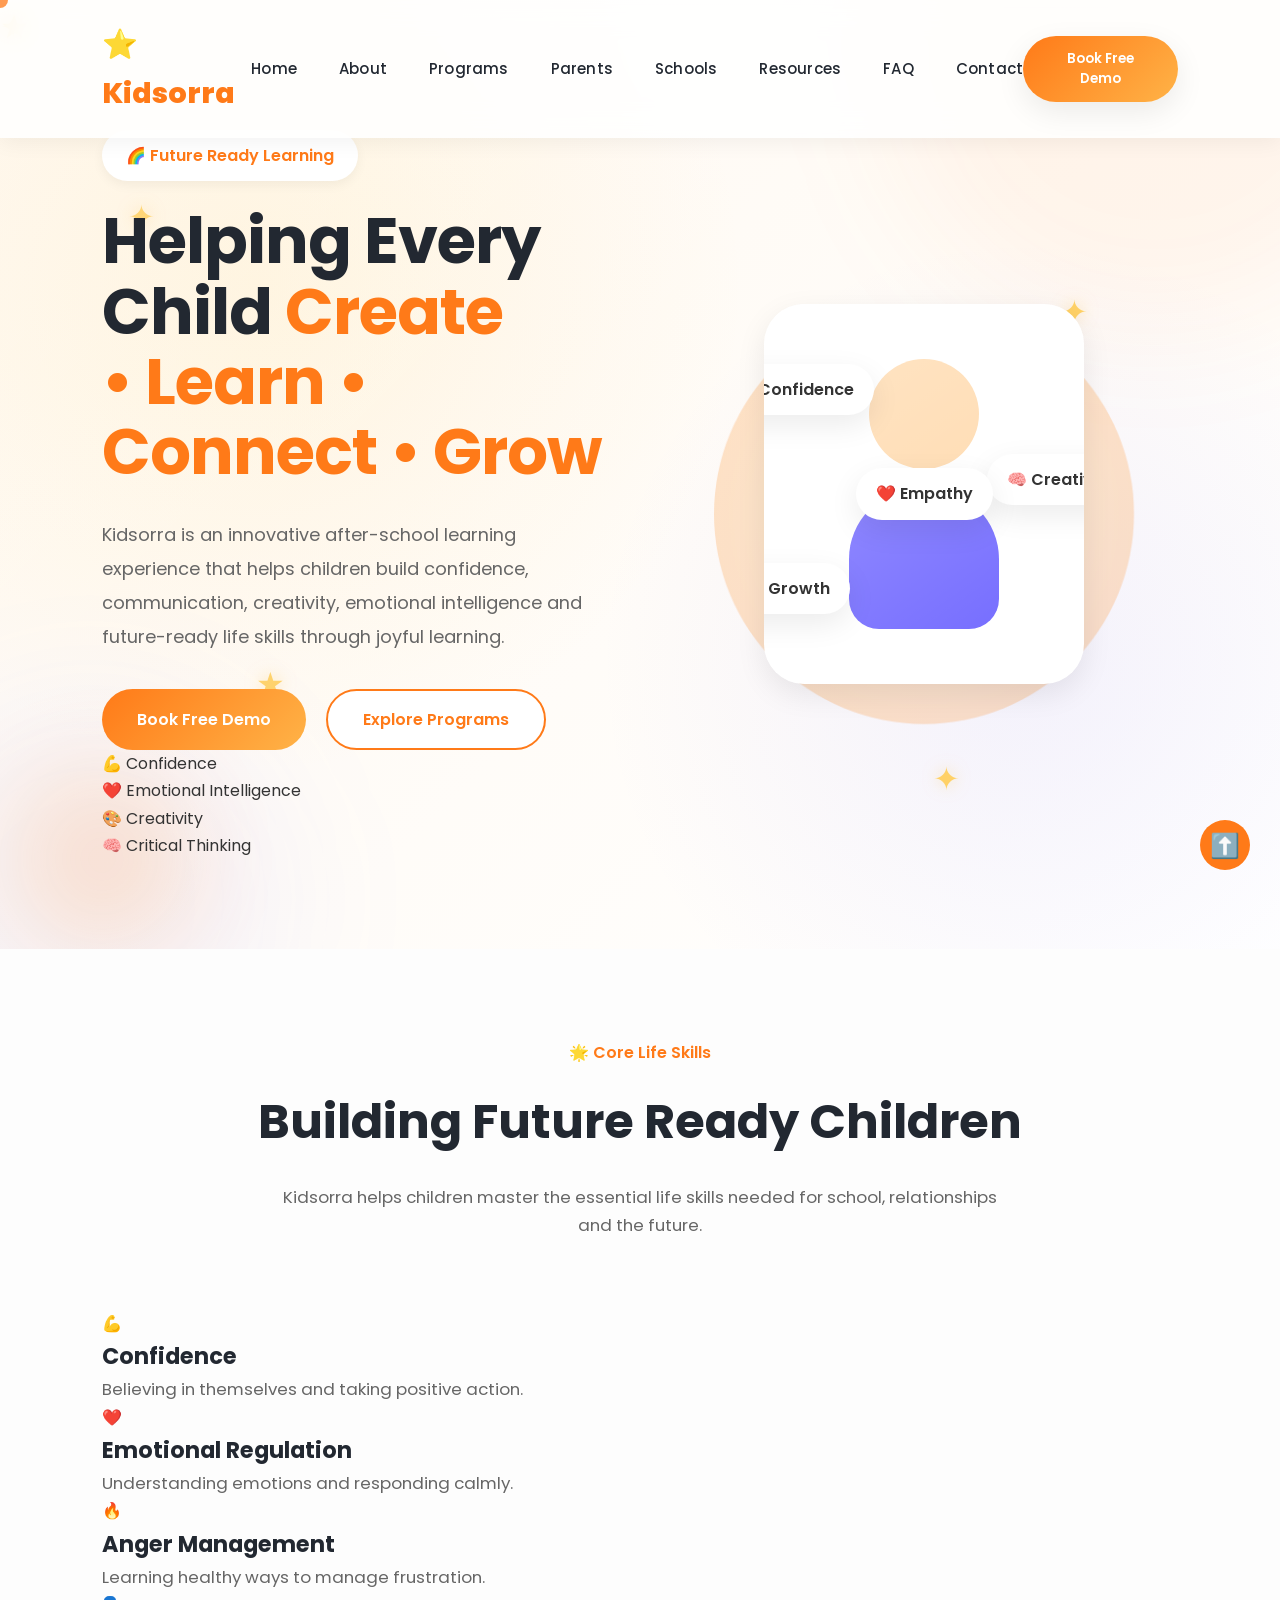
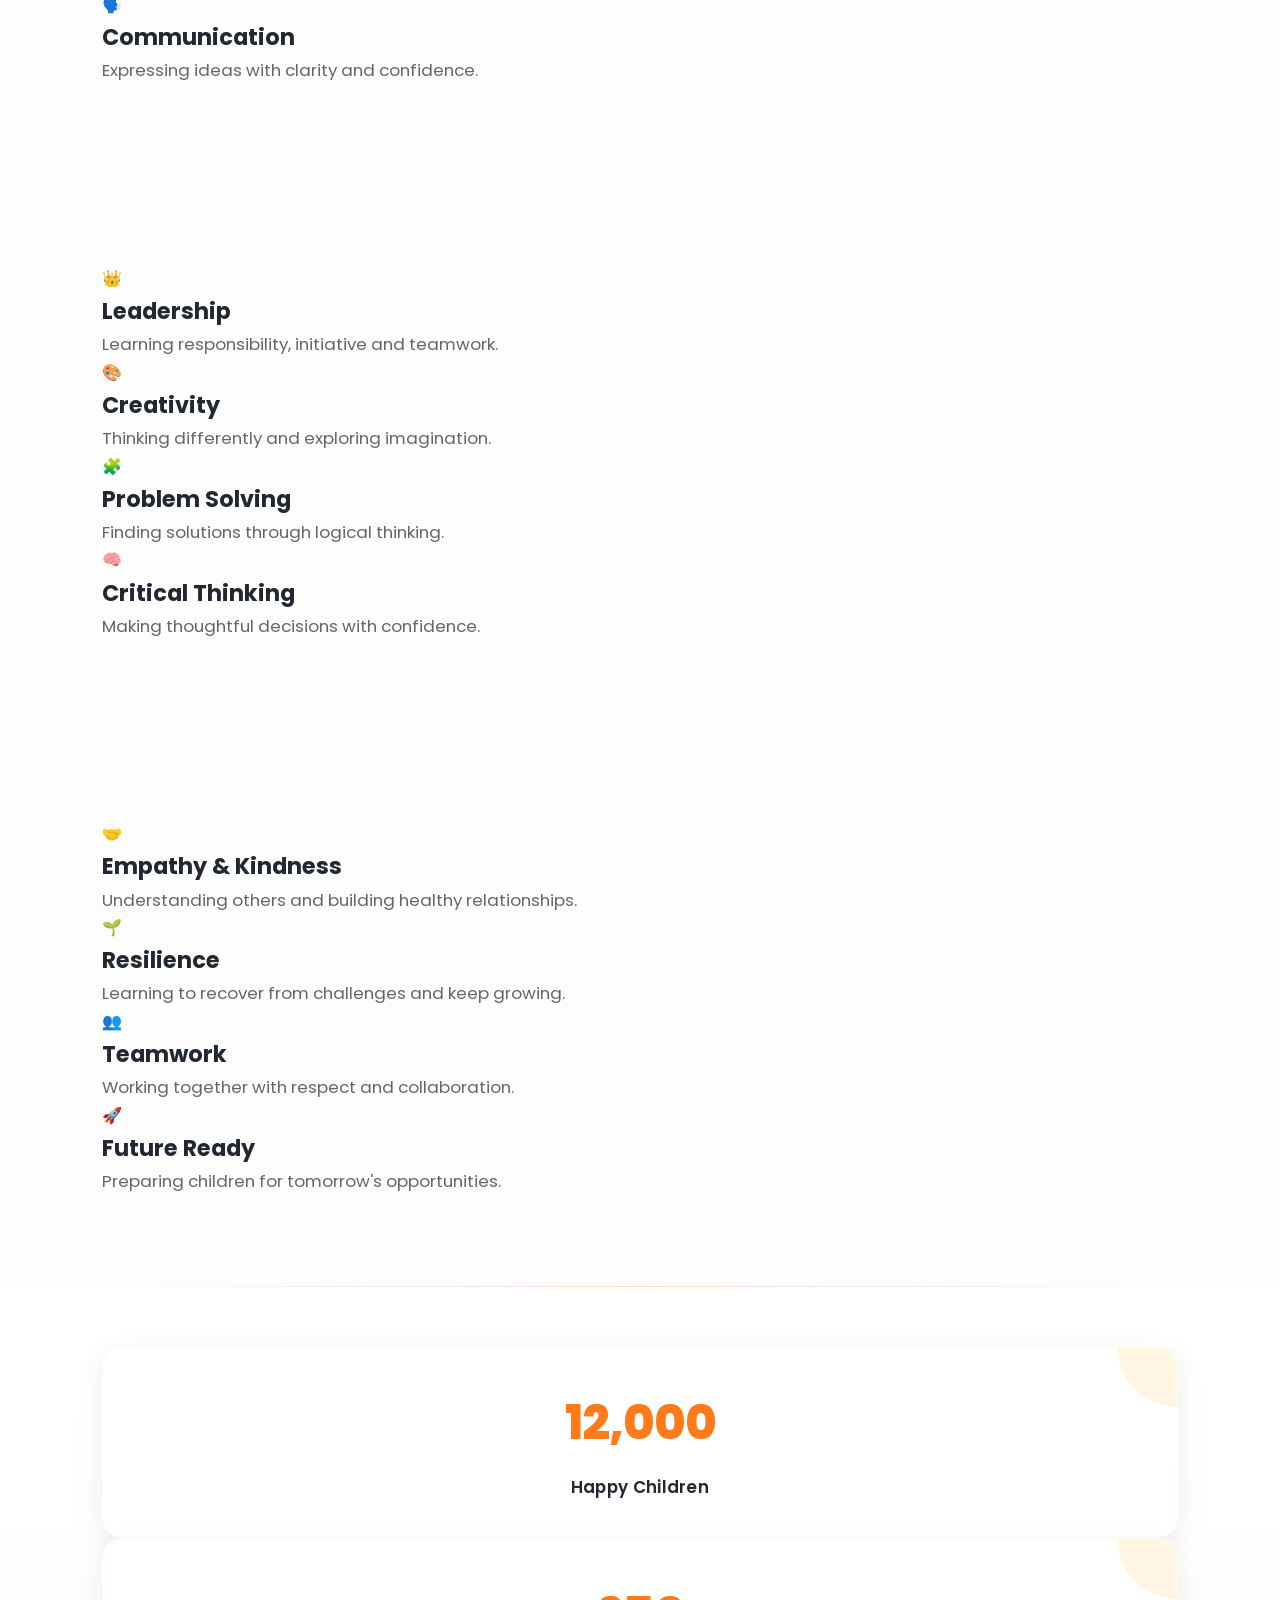
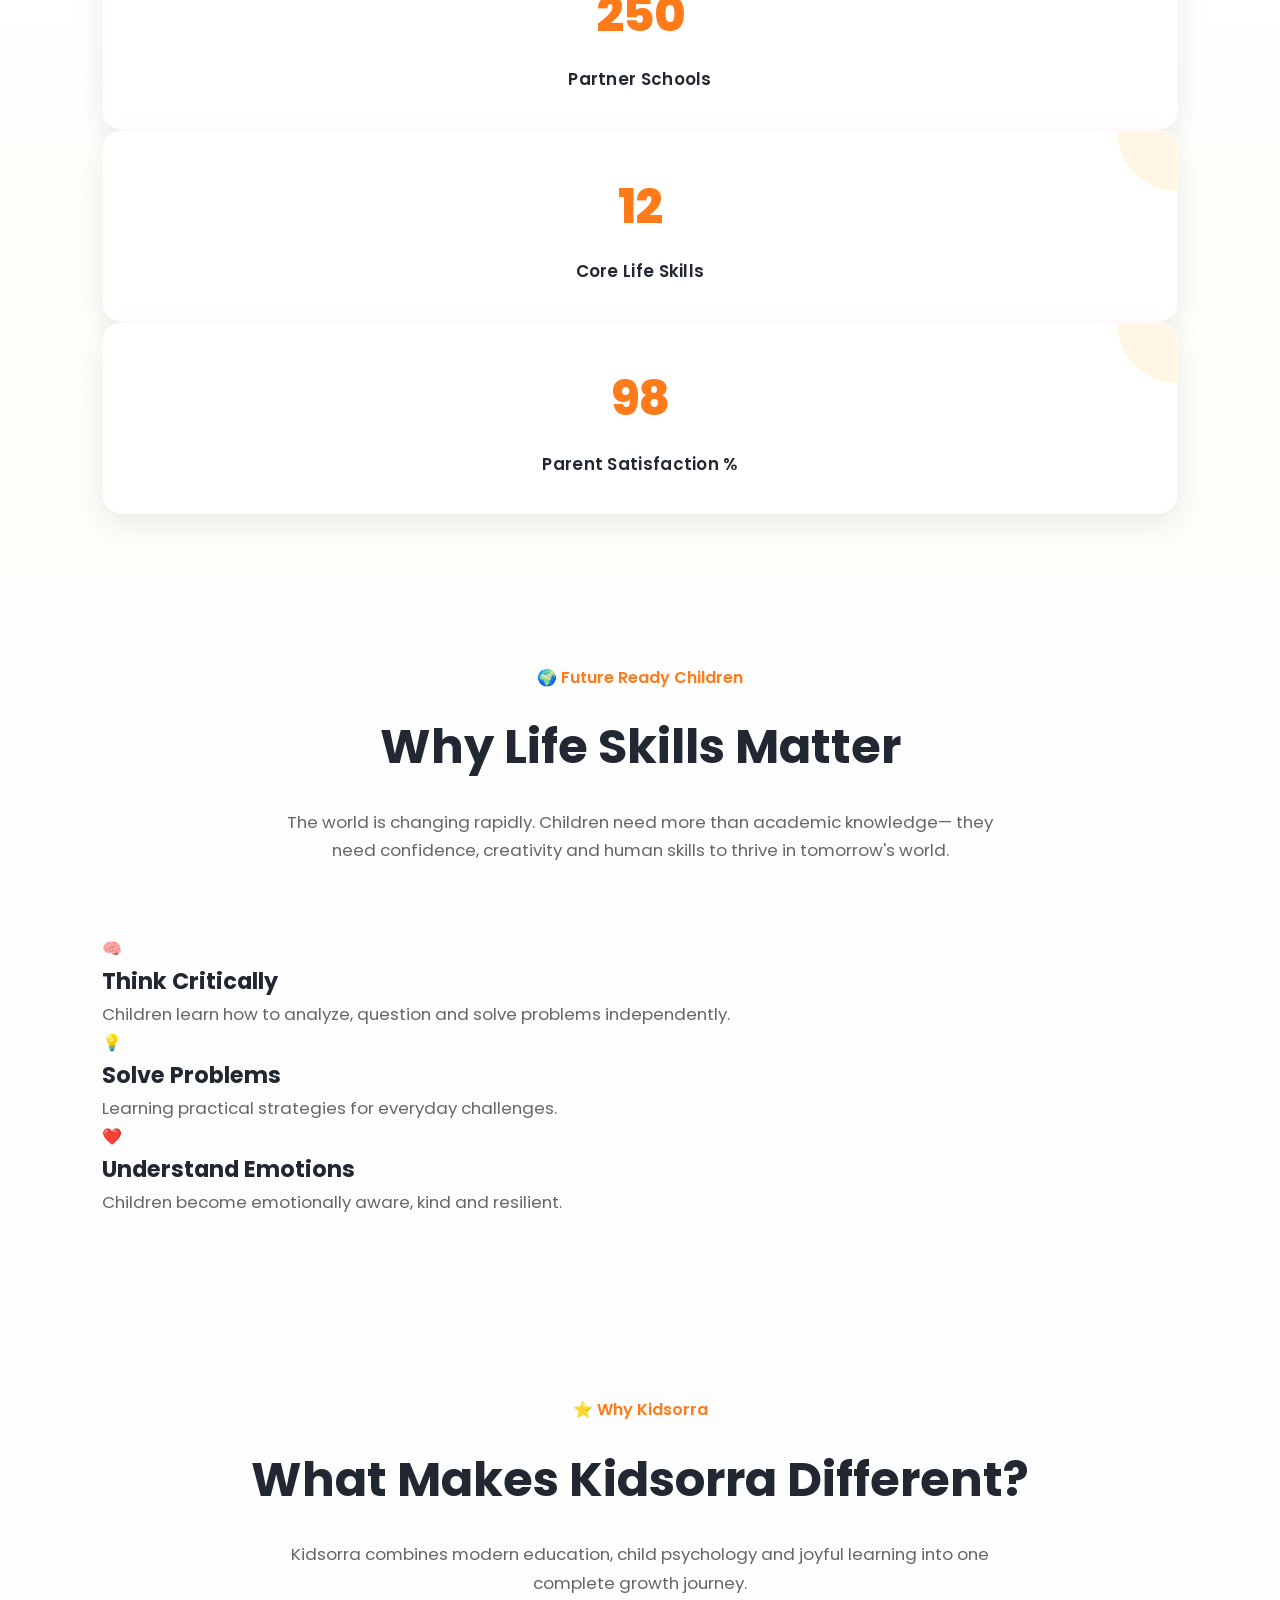
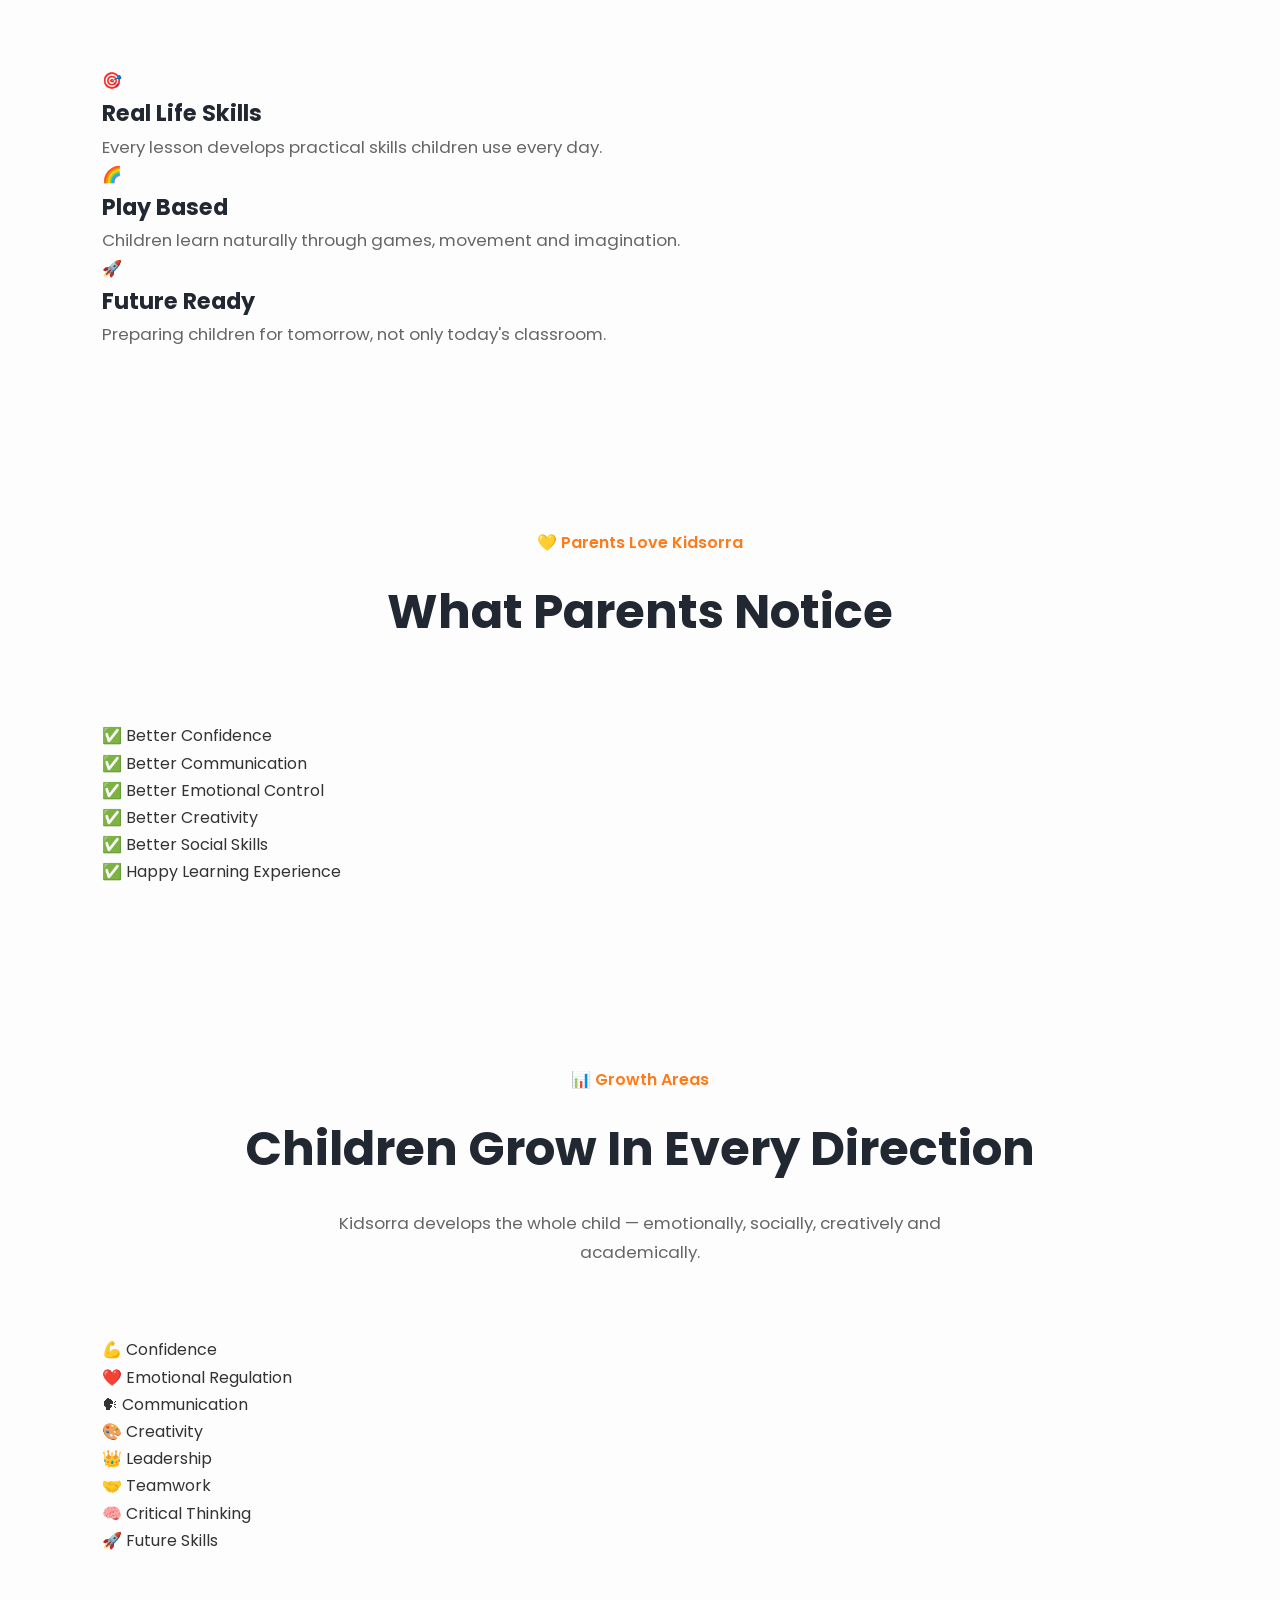
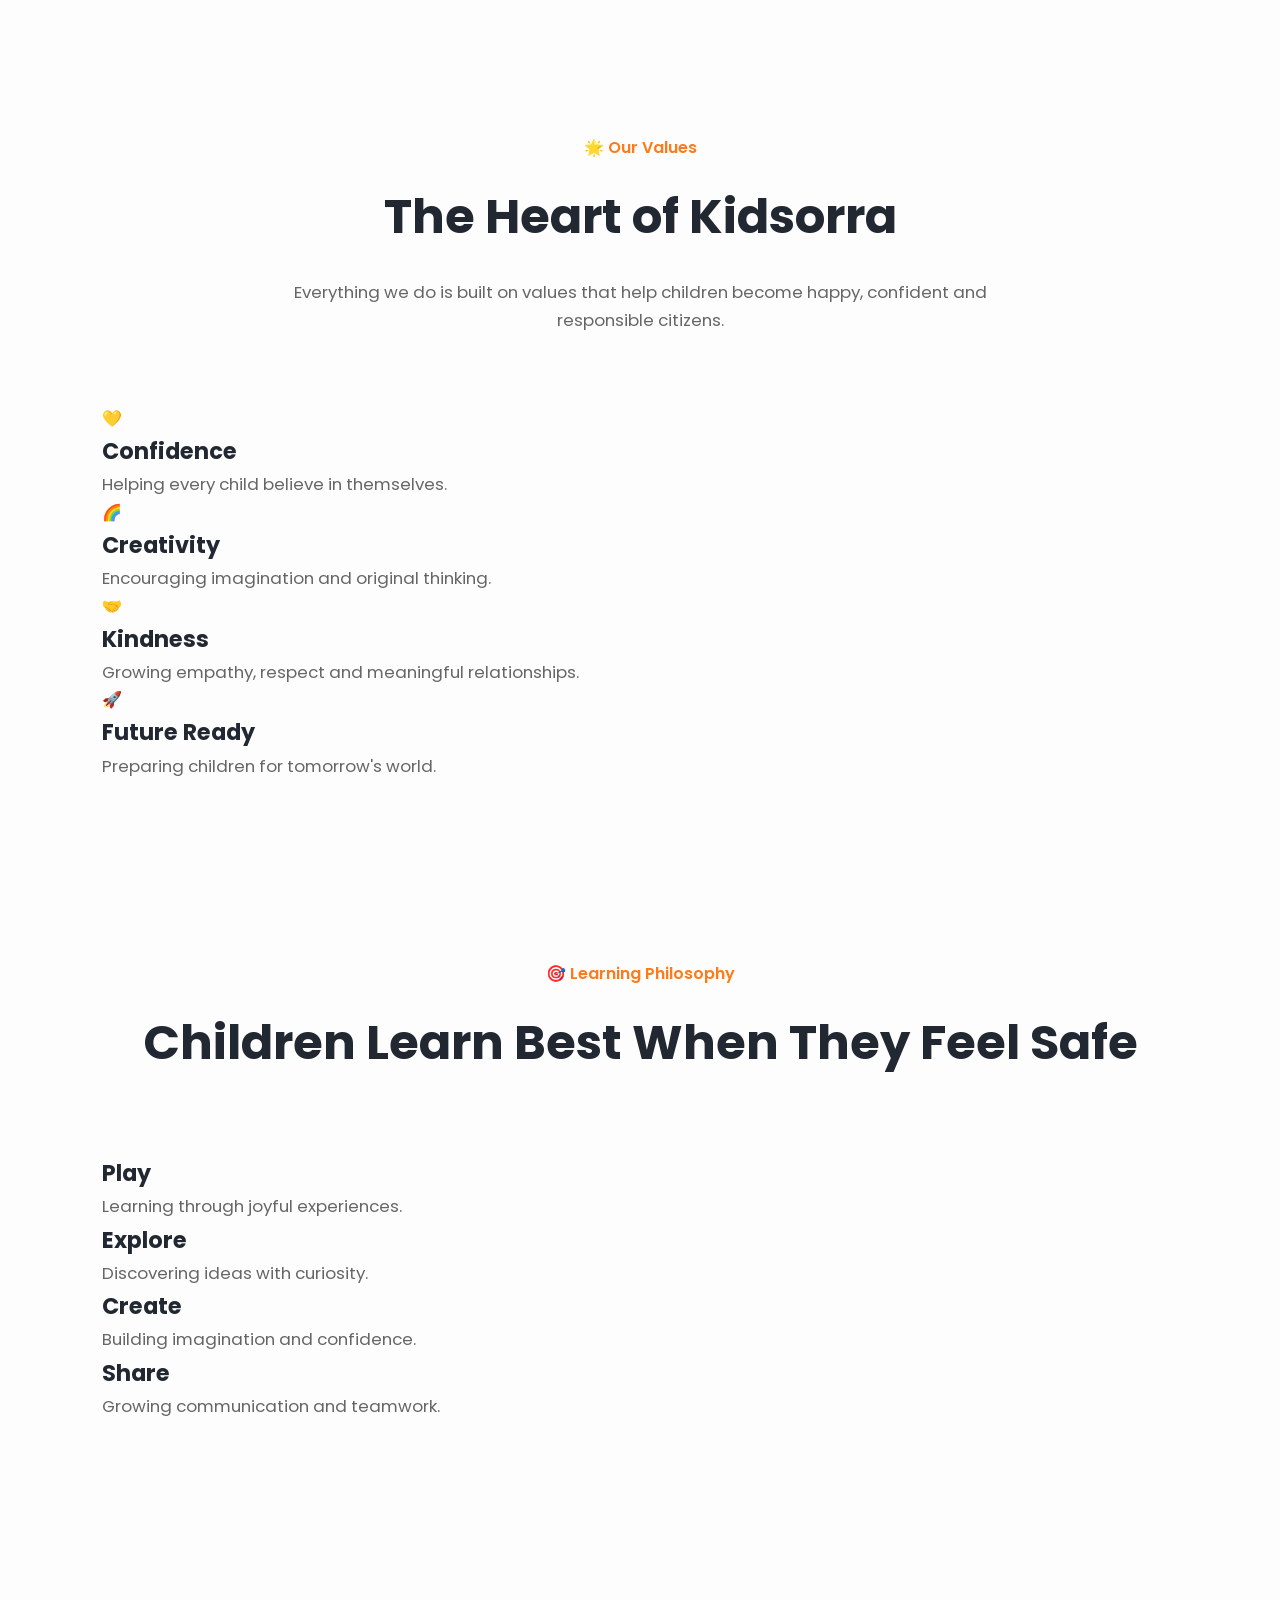
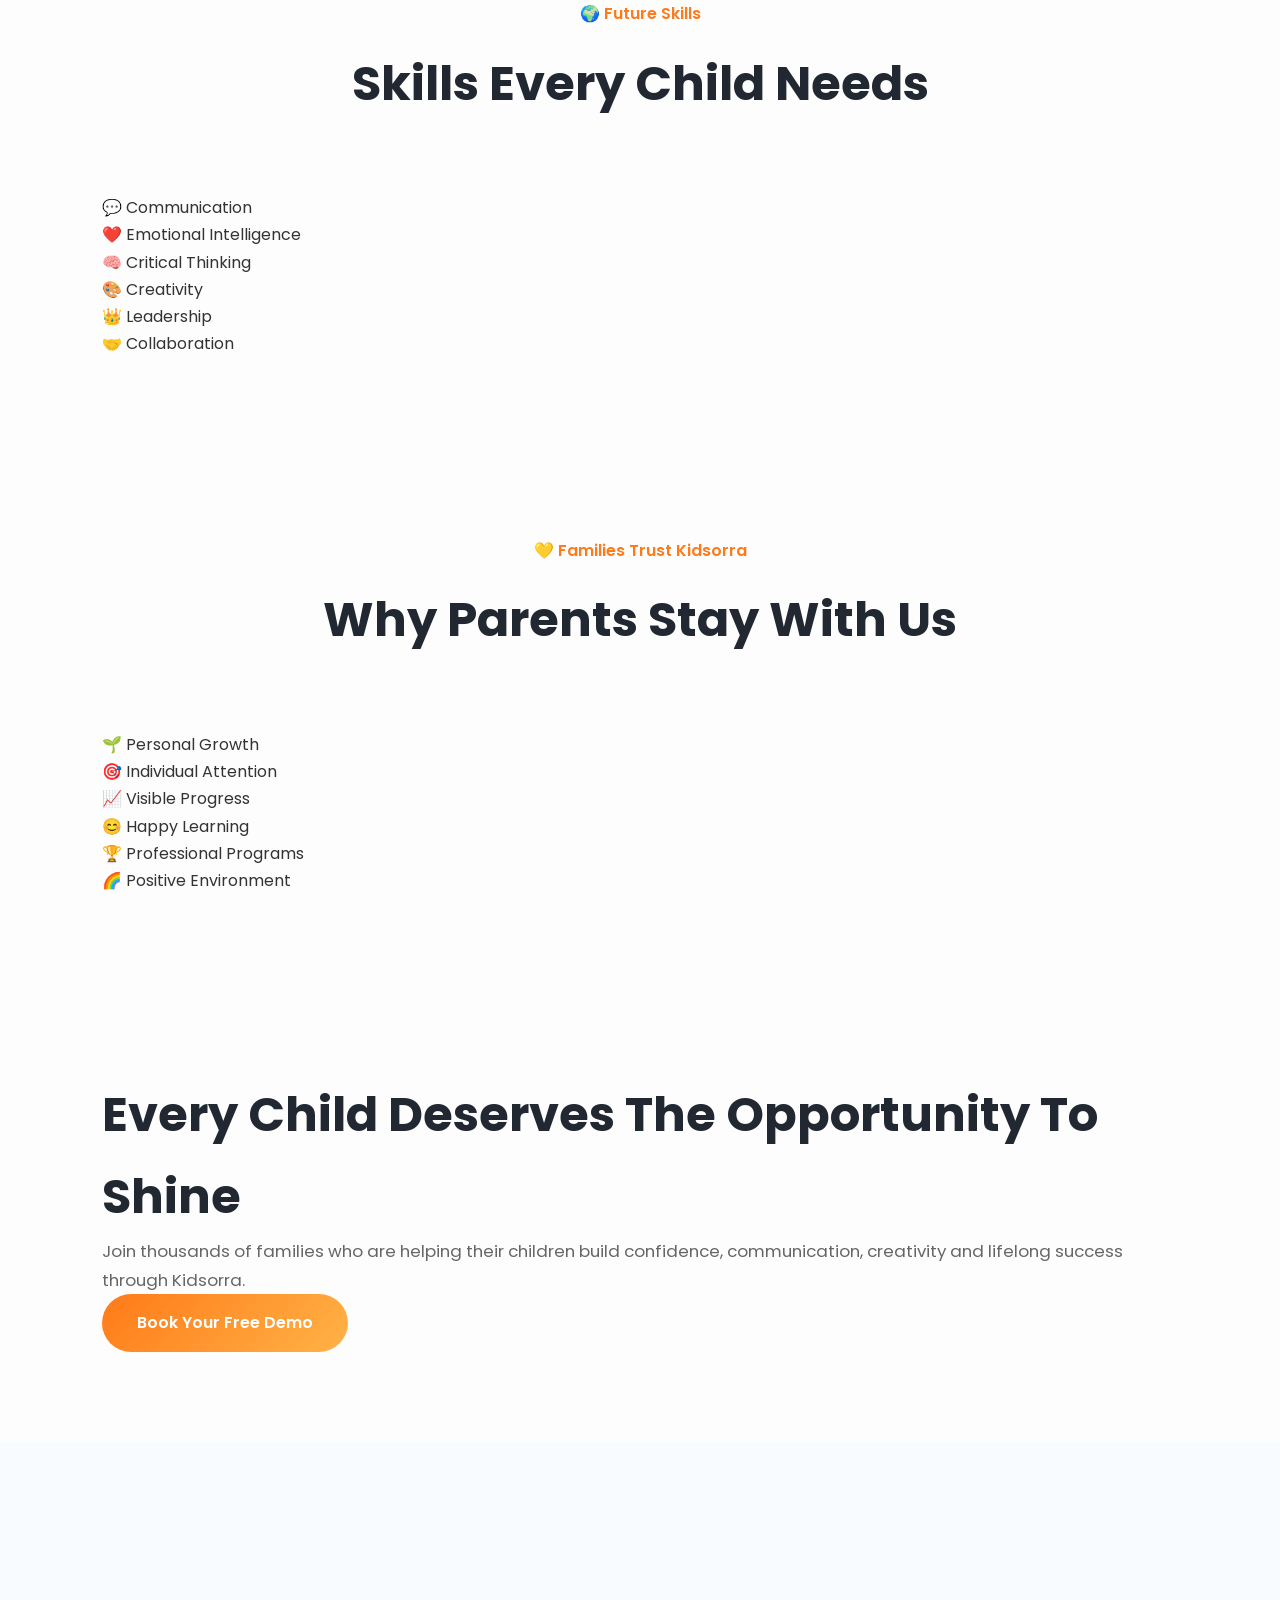
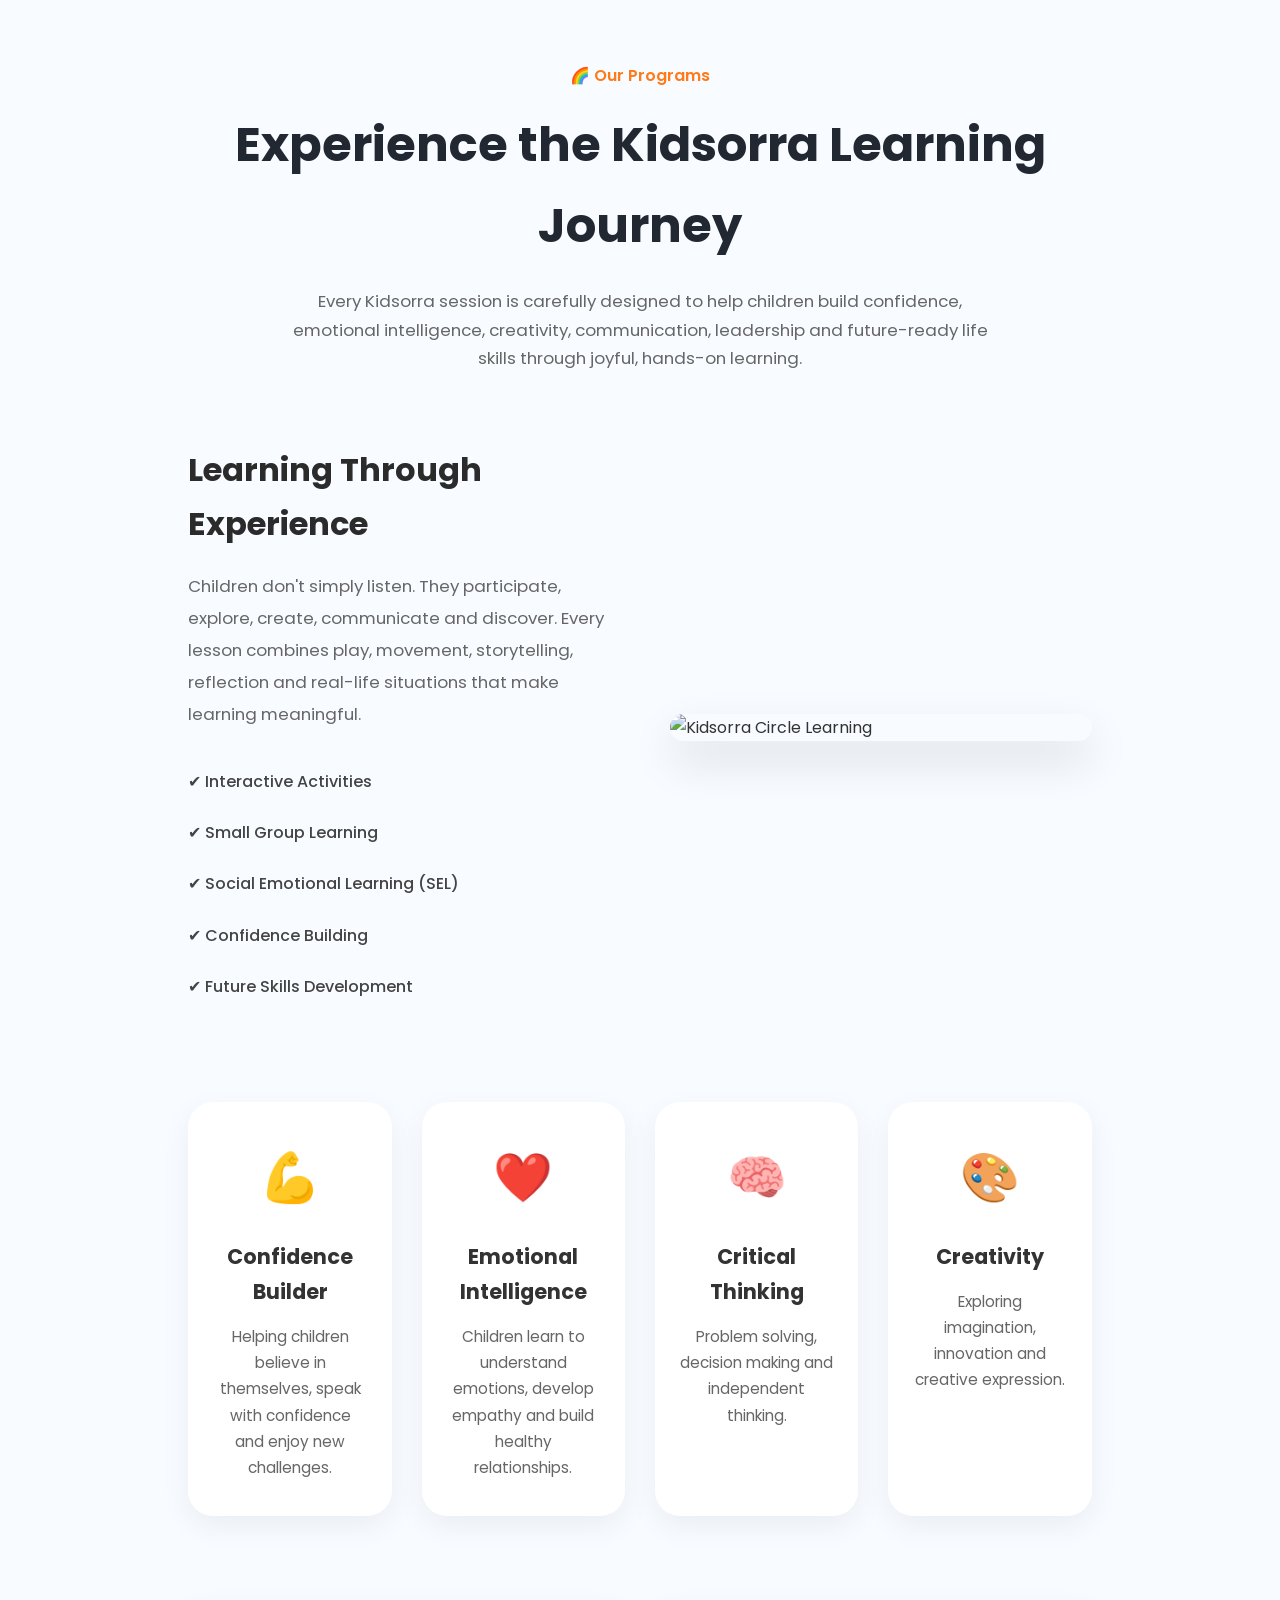
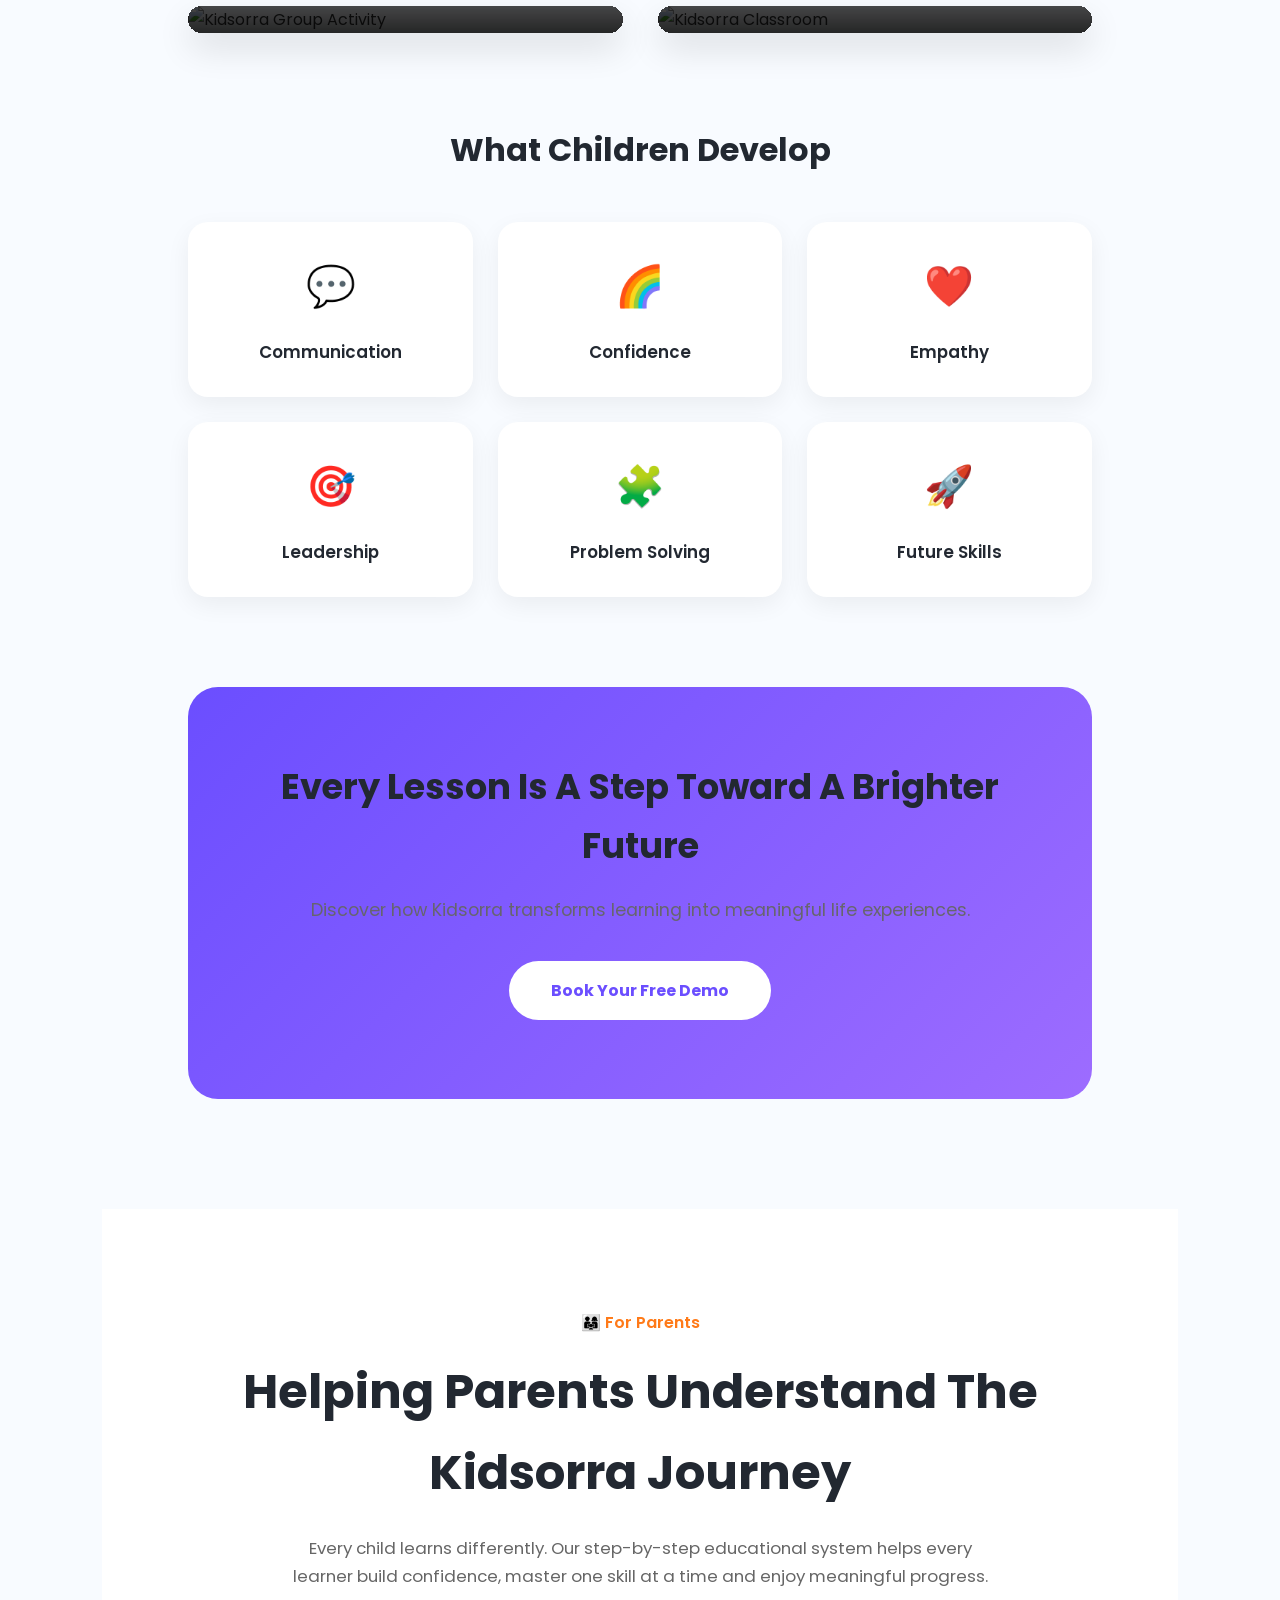
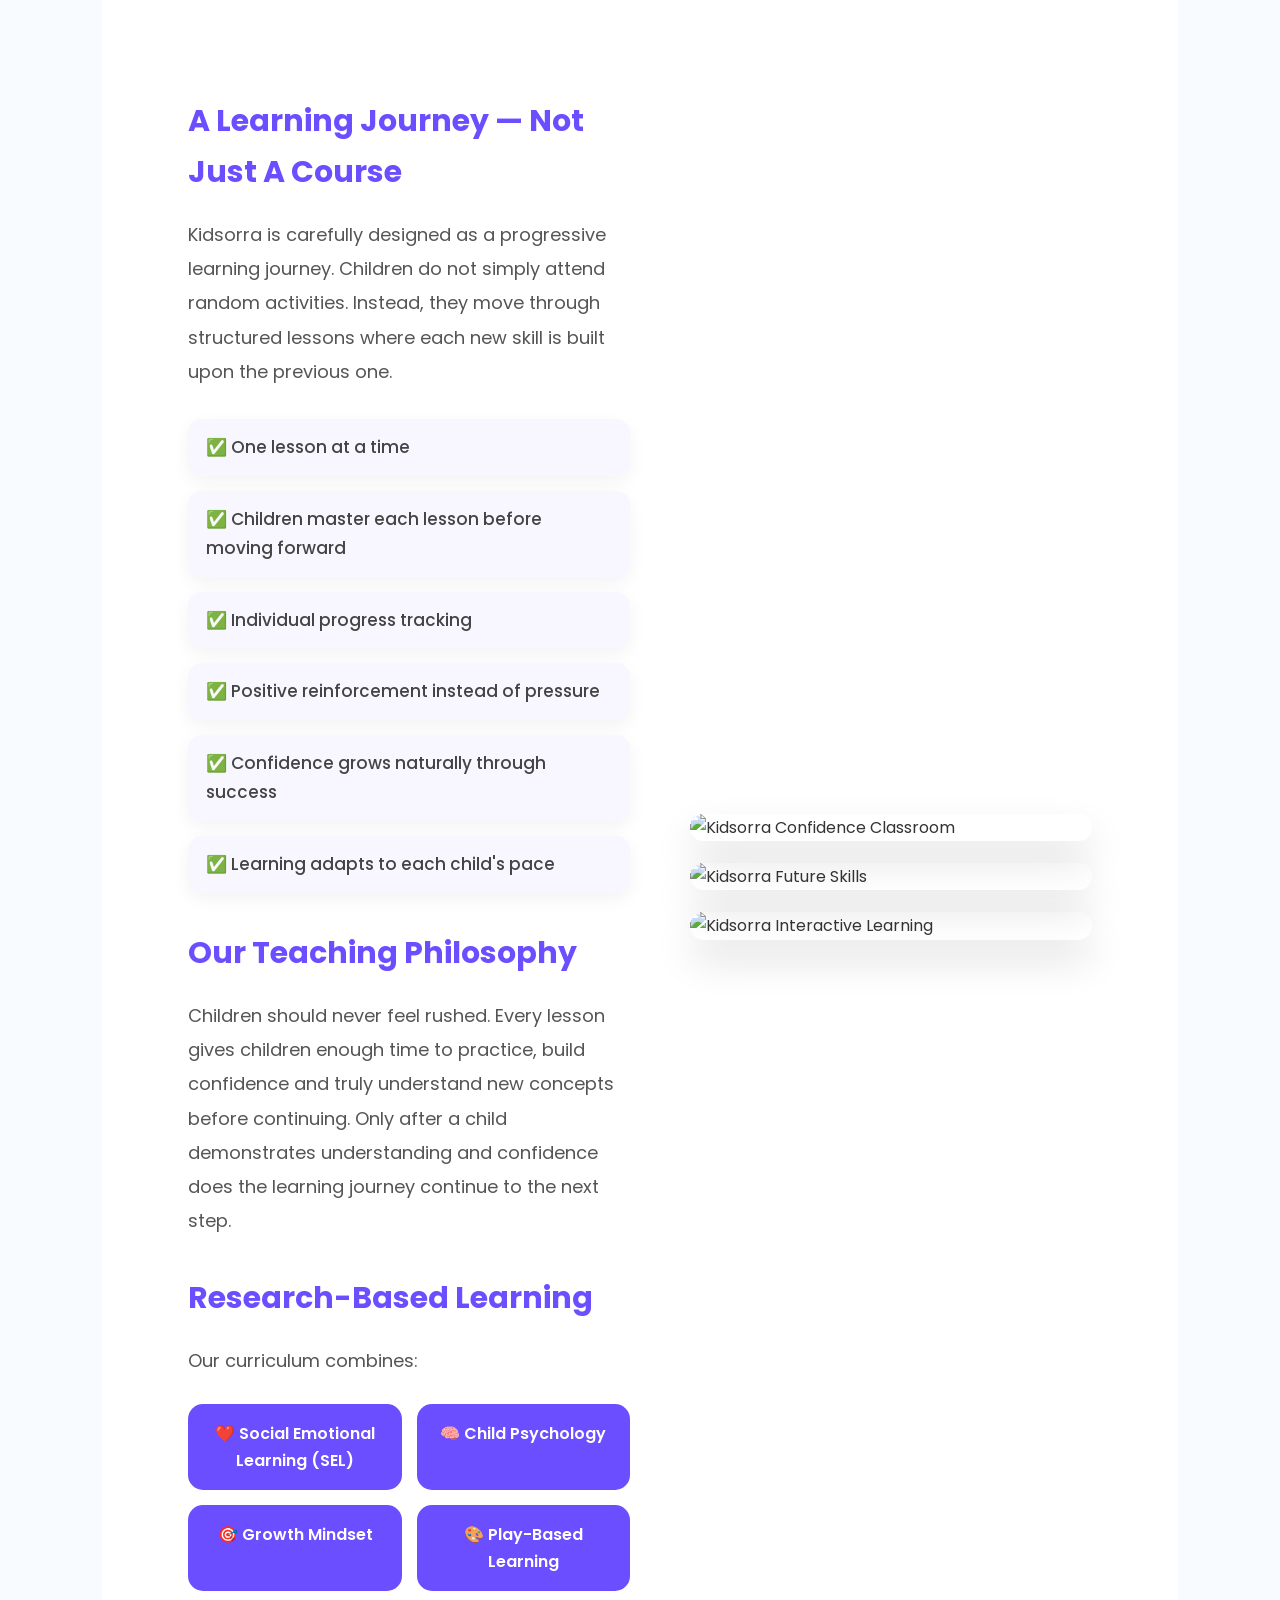
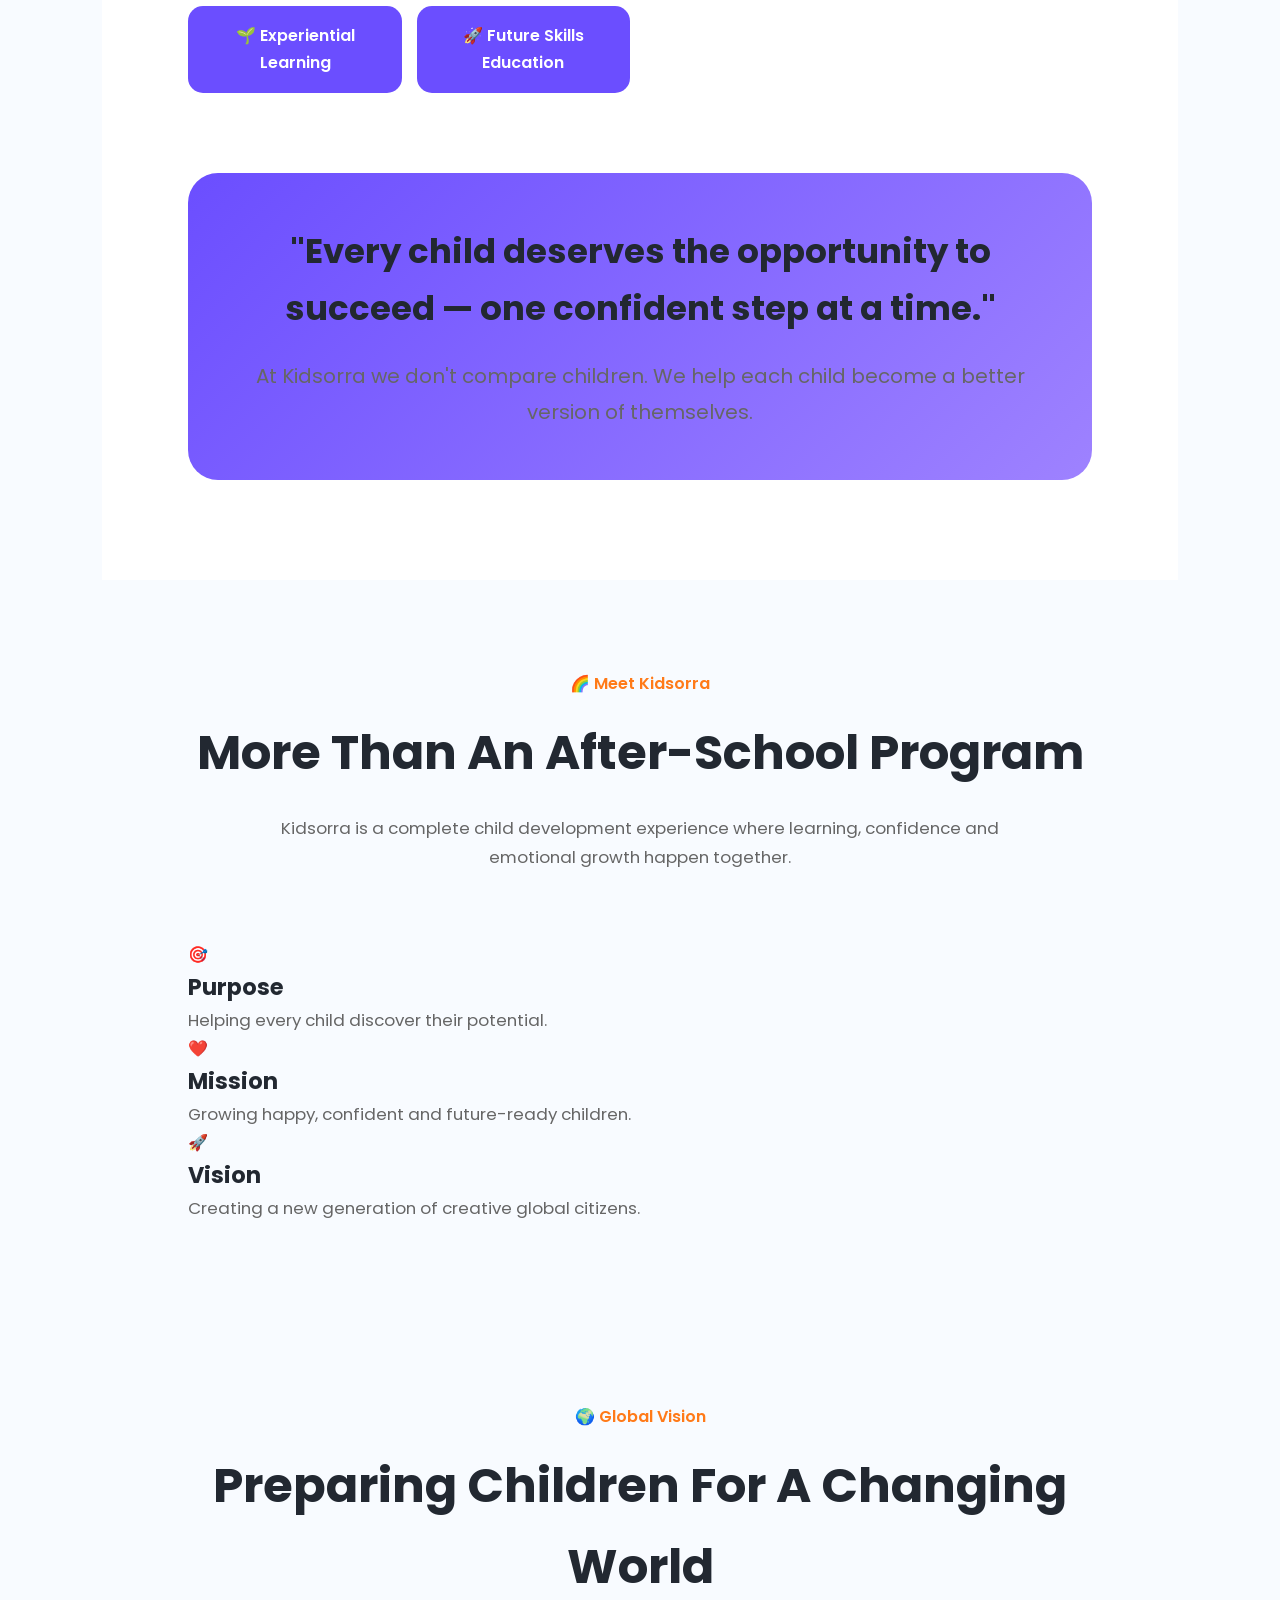
==== index.html @ ea6ea84f "Update index.html" ====
<!DOCTYPE html>
<html lang="en">

<head>

<!-- =========================================
Basic Meta
========================================= -->

<meta charset="UTF-8">

<meta http-equiv="X-UA-Compatible" content="IE=edge">

<meta name="viewport"
content="width=device-width, initial-scale=1.0">

<title>
Kidsorra | Confidence, Creativity & Social Emotional Learning ‏
  | Future Skills Through Joyful After-School Learning
</title>

<!-- =========================================
Primary SEO
========================================= -->

<meta name="description"
content="Kidsorra is an innovative educational platform helping children develop confidence, emotional intelligence, creativity, communication, leadership and future-ready life skills through engaging after-school programs, lesson plans and joyful learning experiences.">

<meta name="keywords"
content="Kidsorra, SEL, Social Emotional Learning, Confidence Activities, Life Skills, Emotional Regulation, Anger Management, Communication Skills, Leadership, Creativity, Problem Solving, Critical Thinking, Empathy, Kindness, Resilience, Teamwork, Lesson Plans, Preschool Activities, Future Skills, Child Development">

<meta name="author"
content="Kidsorra">

<meta name="robots"
content="index, follow, max-image-preview:large, max-snippet:-1, max-video-preview:-1">

<meta name="googlebot"
content="index, follow">

<link rel="canonical"
href="https://www.kidsorra.com/">

<!-- =========================================
Theme
========================================= -->

<meta name="theme-color"
content="#6B4EFF">

<meta name="color-scheme"
content="light">

<!-- =========================================
Open Graph
========================================= -->

<meta property="og:type"
content="website">

<meta property="og:site_name"
content="Kidsorra">

<meta property="og:title"
content="Kidsorra | Building Confidence & Future Skills For Every Child">

<meta property="og:description"
content="Helping children grow through confidence, communication, creativity, emotional intelligence and future-ready life skills.">

<meta property="og:url"
content="https://www.kidsorra.com/">

<meta property="og:image"
content="https://www.kidsorra.com/images/social-cover.jpg">

<meta property="og:image:width"
content="1200">

<meta property="og:image:height"
content="630">

<meta property="og:image:alt"
content="Kidsorra - Confidence & Future Skills For Children">

<meta property="og:locale"
content="en_US">

<!-- =========================================
Twitter
========================================= -->

<meta name="twitter:card"
content="summary_large_image">

<meta name="twitter:title"
content="Kidsorra | Smart Learning For Every Child">

<meta name="twitter:description"
content="Helping children become confident, creative and future-ready through joyful learning experiences.">

<meta name="twitter:image"
content="https://www.kidsorra.com/images/social-cover.jpg">
<!-- =========================================
Performance
========================================= -->

<link rel="preconnect"
href="https://fonts.googleapis.com">

<link rel="preconnect"
href="https://fonts.gstatic.com"
crossorigin>

<link rel="preconnect"
href="https://www.googletagmanager.com">

<link rel="dns-prefetch"
href="//fonts.googleapis.com">

<link rel="dns-prefetch"
href="//fonts.gstatic.com">

<!-- =========================================
Fonts
========================================= -->

<!-- Poppins Font -->
<link
href="https://fonts.googleapis.com/css2?family=Poppins:wght@300;400;500;600;700;800&display=swap"
rel="stylesheet">

<!-- Google Material Symbols Rounded -->
<link
href="https://fonts.googleapis.com/css2?family=Material+Symbols+Rounded:opsz,wght,FILL,GRAD@24,400,1,0"
rel="stylesheet">



<!-- =========================================
CSS
========================================= -->

<link rel="stylesheet"
href="style.css">

<!-- =========================================
Google Analytics
========================================= -->

<script async
src="https://www.googletagmanager.com/gtag/js?id=G-Z69QN582RC">
</script>

<script>

window.dataLayer = window.dataLayer || [];

function gtag(){
dataLayer.push(arguments);
}

gtag('js', new Date());

gtag('config','G-Z69QN582RC');

</script>

<!-- =========================================
Structured Data
========================================= -->

<script type="application/ld+json">
{
  "@context":"https://schema.org",
  "@graph":[

    {
      "@type":"EducationalOrganization",
      "@id":"https://www.kidsorra.com/#organization",

      "name":"Kidsorra",

      "url":"https://www.kidsorra.com",

      "logo":"https://www.kidsorra.com/images/logo.png",

      "description":"Kidsorra is an educational platform helping children build confidence, emotional intelligence, creativity, communication skills and future-ready life skills through joyful learning experiences.",

      "email":"hello@kidsorra.com",

      "foundingDate":"2022",

      "knowsAbout":[

        "Confidence",

        "Emotional Regulation",

        "Anger Management",

        "Communication Skills",

        "Leadership",

        "Creativity",

        "Problem Solving",

        "Critical Thinking",

        "Empathy",

        "Kindness",

        "Resilience",

        "Teamwork",

        "Social Emotional Learning"

      ],

      "sameAs":[

        "https://www.facebook.com/kidsorraa",

        "https://www.instagram.com/kidsorraa",

        "https://www.linkedin.com/company/kidsorra",

        "https://www.youtube.com/@kidsorraa"

      ]

    },

    {

      "@type":"WebSite",

      "@id":"https://www.kidsorra.com/#website",

      "url":"https://www.kidsorra.com",

      "name":"Kidsorra",

      "publisher":{

        "@id":"https://www.kidsorra.com/#organization"

      },

      "inLanguage":"en"

    },

    {

      "@type":"WebPage",

      "@id":"https://www.kidsorra.com/#homepage",

      "url":"https://www.kidsorra.com",

      "name":"Kidsorra",

      "isPartOf":{

        "@id":"https://www.kidsorra.com/#website"

      },

      "about":{

        "@id":"https://www.kidsorra.com/#organization"

      },

      "primaryImageOfPage":"https://www.kidsorra.com/images/social-cover.jpg",

      "description":"Helping children develop confidence, communication, creativity and future-ready life skills."

    },
      {

      "@type":"Service",

      "serviceType":"After School Learning",

      "provider":{

        "@id":"https://www.kidsorra.com/#organization"

      },

      "areaServed":"Worldwide",

      "audience":{

        "@type":"Audience",

        "audienceType":"Children, Parents, Schools"

      }

    }

  ]
}
</script>

</head>

<body>

<!-- =========================================
BACK TO TOP
========================================= -->

<button class="back-to-top"

aria-label="Back To Top">

⬆️

</button>

<!-- =========================================
PRELOADER
========================================= -->

<div id="preloader">

<div class="loader-content">

<div class="loader-logo">

🌈

</div>

<h2>

Kidsorra

</h2>

<div class="loader-bar">

<span></span>

</div>

</div>

</div>

<!-- =========================================
HEADER
========================================= -->

<header>

<nav class="navbar">

<div class="logo">
⭐ Kidsorra
</div>

<ul class="nav-links">

<li><a href="#home">Home</a></li>

<li><a href="#about">About</a></li>

<li><a href="#programs">Programs</a></li>

<li><a href="#parents">Parents</a></li>

<li><a href="#schools">Schools</a></li>

<li><a href="#resources">Resources</a></li>

<li><a href="#faq">FAQ</a></li>

<li><a href="#contact">Contact</a></li>

</ul>

<button class="demo-btn">
Book Free Demo
</button>

<div class="menu-toggle">
☰
</div>

<div class="mobile-menu-overlay"></div>

</nav>

</header>

  <!-- =========================================
HERO
========================================= -->

<section class="hero" id="home">

<div class="magic-background">

<span class="star star-1">✦</span>

<span class="star star-2">✦</span>

<span class="star star-3">★</span>

<span class="star star-4">✦</span>

<span class="star star-5">✦</span>

<span class="star star-6">★</span>

</div>

<div class="hero-container">

<div class="hero-content">

<div class="badge">

🌈 Future Ready Learning

</div>

<h1>

Helping Every Child

<span>

Create • Learn • Connect • Grow

</span>

</h1>

<p>

Kidsorra is an innovative after-school learning experience that helps children build confidence, communication, creativity, emotional intelligence and future-ready life skills through joyful learning.

</p>

  <div class="hero-buttons">

<a href="#booking" class="btn-primary">

Book Free Demo

</a>

<a href="#programs" class="btn-secondary">

Explore Programs

</a>

</div>

<div class="hero-features">

<div class="feature-item">

💪 Confidence

</div>

<div class="feature-item">

❤️ Emotional Intelligence

</div>

<div class="feature-item">

🎨 Creativity

</div>

<div class="feature-item">

🧠 Critical Thinking

</div>

</div>

</div>

<div class="hero-visual">

<div class="magic-circle"></div>

<div class="character-card">

<div class="character-avatar">

<div class="avatar-head"></div>

<div class="avatar-body"></div>

</div>

<div class="floating-tag tag-one">

💪 Confidence

</div>

<div class="floating-tag tag-two">

🧠 Creativity

</div>

<div class="floating-tag tag-three">

🌱 Growth

</div>

<div class="floating-tag tag-four">

❤️ Empathy

</div>

</div>

</div>

</div>

</section>

  
<!-- =========================================
LIFE SKILLS
========================================= -->

<section class="life-skills" id="about">

<div class="section-title">

<span>

🌟 Core Life Skills

</span>

<h2>

Building Future Ready Children

</h2>

<p>

Kidsorra helps children master the essential life skills needed for school, relationships and the future.

</p>

</div>

<div class="skills-grid">

<div class="skill-card">
💪
<h3>Confidence</h3>
<p>Believing in themselves and taking positive action.</p>
</div>

<div class="skill-card">
❤️
<h3>Emotional Regulation</h3>
<p>Understanding emotions and responding calmly.</p>
</div>

<div class="skill-card">
🔥
<h3>Anger Management</h3>
<p>Learning healthy ways to manage frustration.</p>
</div>

<div class="skill-card">
🗣️
<h3>Communication</h3>
<p>Expressing ideas with clarity and confidence.</p>
</div>

</div>

</section>
  <section class="life-skills-2">

<div class="skills-grid">

<div class="skill-card">
👑
<h3>Leadership</h3>
<p>Learning responsibility, initiative and teamwork.</p>
</div>

<div class="skill-card">
🎨
<h3>Creativity</h3>
<p>Thinking differently and exploring imagination.</p>
</div>

<div class="skill-card">
🧩
<h3>Problem Solving</h3>
<p>Finding solutions through logical thinking.</p>
</div>

<div class="skill-card">
🧠
<h3>Critical Thinking</h3>
<p>Making thoughtful decisions with confidence.</p>
</div>

</div>

</section>
  <section class="life-skills-3">

<div class="skills-grid">

<div class="skill-card">
🤝
<h3>Empathy & Kindness</h3>
<p>Understanding others and building healthy relationships.</p>
</div>

<div class="skill-card">
🌱
<h3>Resilience</h3>
<p>Learning to recover from challenges and keep growing.</p>
</div>

<div class="skill-card">
👥
<h3>Teamwork</h3>
<p>Working together with respect and collaboration.</p>
</div>

<div class="skill-card">
🚀
<h3>Future Ready</h3>
<p>Preparing children for tomorrow's opportunities.</p>
</div>

</div>

</section>

  <!-- =========================================
STATS
========================================= -->

<section class="stats">

<div class="stat">

<h2 class="counter" data-target="12000">

0

</h2>

<p>

Happy Children

</p>

</div>

<div class="stat">

<h2 class="counter" data-target="250">

0

</h2>

<p>

Partner Schools

</p>

</div>

<div class="stat">

<h2 class="counter" data-target="12">

0

</h2>

<p>

Core Life Skills

</p>

</div>

<div class="stat">

<h2 class="counter" data-target="98">

0

</h2>

<p>

Parent Satisfaction %

</p>

</div>

</section>

 <!-- ================= FUTURE READY ================= -->

<section class="future-ready">

<div class="section-title">

<span>
🌍 Future Ready Children
</span>

<h2>

Why Life Skills Matter

</h2>

<p>

The world is changing rapidly.
Children need more than academic knowledge—
they need confidence, creativity and human skills
to thrive in tomorrow's world.

</p>

</div>

<div class="future-grid">

<div class="future-card">

<div class="future-icon">
🧠
</div>

<h3>

Think Critically

</h3>

<p>

Children learn how to analyze,
question and solve problems independently.

</p>

</div>

<div class="future-card">

<div class="future-icon">
💡
</div>

<h3>

Solve Problems

</h3>

<p>

Learning practical strategies
for everyday challenges.

</p>

</div>

<div class="future-card">

<div class="future-icon">
❤️
</div>

<h3>

Understand Emotions

</h3>

<p>

Children become emotionally aware,
kind and resilient.

</p>

</div>

</div>

</section>

  <!-- ================= DIFFERENCE ================= -->

<section class="difference">

<div class="section-title">

<span>

⭐ Why Kidsorra

</span>

<h2>

What Makes Kidsorra Different?

</h2>

<p>

Kidsorra combines modern education,
child psychology and joyful learning
into one complete growth journey.

</p>

</div>

<div class="difference-grid">

<div class="difference-item">

🎯

<h3>

Real Life Skills

</h3>

<p>

Every lesson develops practical
skills children use every day.

</p>

</div>

<div class="difference-item">

🌈

<h3>

Play Based

</h3>

<p>

Children learn naturally through
games, movement and imagination.

</p>

</div>

<div class="difference-item">

🚀

<h3>

Future Ready

</h3>

<p>

Preparing children for tomorrow,
not only today's classroom.

</p>

</div>

</div>

</section>

  <!-- ================= PARENTS BENEFITS ================= -->

<section class="parents-benefits">

<div class="section-title">

<span>

💛 Parents Love Kidsorra

</span>

<h2>

What Parents Notice

</h2>

</div>

<div class="benefits-grid">

<div class="benefit-card">

✅ Better Confidence

</div>

<div class="benefit-card">

✅ Better Communication

</div>

<div class="benefit-card">

✅ Better Emotional Control

</div>

<div class="benefit-card">

✅ Better Creativity

</div>

<div class="benefit-card">

✅ Better Social Skills

</div>

<div class="benefit-card">

✅ Happy Learning Experience

</div>

</div>

</section>

 <!-- ================= GROWTH AREAS ================= -->

<section class="growth-areas">

<div class="section-title">

<span>

📊 Growth Areas

</span>

<h2>

Children Grow In Every Direction

</h2>

<p>

Kidsorra develops the whole child —
emotionally, socially, creatively
and academically.

</p>

</div>

<div class="growth-wrapper">

<div class="growth-box">

💪 Confidence

</div>

<div class="growth-box">

❤️ Emotional Regulation

</div>

<div class="growth-box">

🗣 Communication

</div>

<div class="growth-box">

🎨 Creativity

</div>

<div class="growth-box">

👑 Leadership

</div>

<div class="growth-box">

🤝 Teamwork

</div>

<div class="growth-box">

🧠 Critical Thinking

</div>

<div class="growth-box">

🚀 Future Skills

</div>

</div>

</section>
<!-- ================= CORE VALUES ================= -->

<section class="core-values">

    <div class="section-title">

        <span>🌟 Our Values</span>

        <h2>The Heart of Kidsorra</h2>

        <p>
            Everything we do is built on values that help children become happy,
            confident and responsible citizens.
        </p>

    </div>

    <div class="values-grid">

        <div class="value-card">
            💛
            <h3>Confidence</h3>
            <p>Helping every child believe in themselves.</p>
        </div>

        <div class="value-card">
            🌈
            <h3>Creativity</h3>
            <p>Encouraging imagination and original thinking.</p>
        </div>

        <div class="value-card">
            🤝
            <h3>Kindness</h3>
            <p>Growing empathy, respect and meaningful relationships.</p>
        </div>

        <div class="value-card">
            🚀
            <h3>Future Ready</h3>
            <p>Preparing children for tomorrow's world.</p>
        </div>

    </div>

</section>


<!-- ================= LEARNING PHILOSOPHY ================= -->

<section class="learning-philosophy">

    <div class="section-title">

        <span>🎯 Learning Philosophy</span>

        <h2>Children Learn Best When They Feel Safe</h2>

    </div>

    <div class="philosophy-grid">

        <div>
            <h3>Play</h3>
            <p>Learning through joyful experiences.</p>
        </div>

        <div>
            <h3>Explore</h3>
            <p>Discovering ideas with curiosity.</p>
        </div>

        <div>
            <h3>Create</h3>
            <p>Building imagination and confidence.</p>
        </div>

        <div>
            <h3>Share</h3>
            <p>Growing communication and teamwork.</p>
        </div>

    </div>

</section>


<!-- ================= GLOBAL SKILLS ================= -->

<section class="global-skills">

    <div class="section-title">

        <span>🌍 Future Skills</span>

        <h2>Skills Every Child Needs</h2>

    </div>

    <div class="skills-timeline">

        <div class="timeline-item">💬 Communication</div>

        <div class="timeline-item">❤️ Emotional Intelligence</div>

        <div class="timeline-item">🧠 Critical Thinking</div>

        <div class="timeline-item">🎨 Creativity</div>

        <div class="timeline-item">👑 Leadership</div>

        <div class="timeline-item">🤝 Collaboration</div>

    </div>

</section>


<!-- ================= WHY PARENTS STAY ================= -->

<section class="parents-stay">

    <div class="section-title">

        <span>💛 Families Trust Kidsorra</span>

        <h2>Why Parents Stay With Us</h2>

    </div>

    <div class="stay-grid">

        <div class="stay-card">🌱 Personal Growth</div>

        <div class="stay-card">🎯 Individual Attention</div>

        <div class="stay-card">📈 Visible Progress</div>

        <div class="stay-card">😊 Happy Learning</div>

        <div class="stay-card">🏆 Professional Programs</div>

        <div class="stay-card">🌈 Positive Environment</div>

    </div>

</section>


<!-- ================= PREMIUM CTA ================= -->

<section class="premium-cta">

    <div class="premium-box">

        <h2>Every Child Deserves The Opportunity To Shine</h2>

        <p>
            Join thousands of families who are helping their children build
            confidence, communication, creativity and lifelong success through Kidsorra.
        </p>

        <a href="#booking" class="btn-primary">
            Book Your Free Demo
        </a>

    </div>

</section>


<!-- =========================================
PROGRAMS
========================================= -->

<section id="programs" class="programs-section">
<section id="programs" class="programs-section">

    <div class="section-title">

        <span>🌈 Our Programs</span>

        <h2>Experience the Kidsorra Learning Journey</h2>

        <p>
            Every Kidsorra session is carefully designed to help children build
            confidence, emotional intelligence, creativity, communication,
            leadership and future-ready life skills through joyful, hands-on learning.
        </p>

    </div>


    <div class="program-intro">

        <div class="program-text">

            <h3>Learning Through Experience</h3>

            <p>
                Children don't simply listen.
                They participate, explore, create,
                communicate and discover.

                Every lesson combines play,
                movement, storytelling,
                reflection and real-life situations
                that make learning meaningful.
            </p>

            <ul class="program-list">

                <li>✔ Interactive Activities</li>
                <li>✔ Small Group Learning</li>
                <li>✔ Social Emotional Learning (SEL)</li>
                <li>✔ Confidence Building</li>
                <li>✔ Future Skills Development</li>

            </ul>

        </div>

        <div class="program-image">

            <img src="images/program-circle.jpg"
                 alt="Kidsorra Circle Learning">

        </div>

    </div>


    <div class="program-features">

        <div class="feature-box">

            <div class="feature-icon">💪</div>

            <h3>Confidence Builder</h3>

            <p>
                Helping children believe in themselves,
                speak with confidence
                and enjoy new challenges.
            </p>

        </div>


        <div class="feature-box">

            <div class="feature-icon">❤️</div>

            <h3>Emotional Intelligence</h3>

            <p>
                Children learn to understand emotions,
                develop empathy
                and build healthy relationships.
            </p>

        </div>


        <div class="feature-box">

            <div class="feature-icon">🧠</div>

            <h3>Critical Thinking</h3>

            <p>
                Problem solving,
                decision making
                and independent thinking.
            </p>

        </div>


        <div class="feature-box">

            <div class="feature-icon">🎨</div>

            <h3>Creativity</h3>

            <p>
                Exploring imagination,
                innovation
                and creative expression.
            </p>

        </div>

    </div>


    <div class="program-gallery">

        <div class="gallery-item">

            <img src="images/program-circle.jpg"
                 alt="Kidsorra Group Activity">

            <div class="gallery-overlay">

                <h3>Circle Activities</h3>

                <p>
                    Interactive confidence-building games
                    and collaborative learning.
                </p>

            </div>

        </div>


        <div class="gallery-item">

            <img src="images/program-table.jpg"
                 alt="Kidsorra Classroom">

            <div class="gallery-overlay">

                <h3>Future Skills Classroom</h3>

                <p>
                    Hands-on projects,
                    creative thinking
                    and real-world learning experiences.
                </p>

            </div>

        </div>

    </div>


    <div class="learning-path">

        <h2>What Children Develop</h2>

        <div class="path-grid">

            <div class="path-card">💬<h4>Communication</h4></div>

            <div class="path-card">🌈<h4>Confidence</h4></div>

            <div class="path-card">❤️<h4>Empathy</h4></div>

            <div class="path-card">🎯<h4>Leadership</h4></div>

            <div class="path-card">🧩<h4>Problem Solving</h4></div>

            <div class="path-card">🚀<h4>Future Skills</h4></div>

        </div>

    </div>


    <div class="program-cta">

        <h2>
            Every Lesson Is A Step Toward A Brighter Future
        </h2>

        <p>
            Discover how Kidsorra transforms learning
            into meaningful life experiences.
        </p>

        <a href="#booking" class="btn-primary">
            Book Your Free Demo
        </a>

    </div>

</section>



<!-- =========================================
PARENTS
========================================= -->

<section class="parents-section" id="parents">

    <div class="section-title">

        <span>👨‍👩‍👧 For Parents</span>

        <h2>
            Helping Parents Understand The Kidsorra Journey
        </h2>

        <p>
            Every child learns differently.
            Our step-by-step educational system helps every learner build confidence,
            master one skill at a time and enjoy meaningful progress.
        </p>

    </div>


    <div class="parents-wrapper">

        <div class="parents-text">

            <h3>A Learning Journey — Not Just A Course</h3>

            <p>
                Kidsorra is carefully designed as a progressive learning journey.

                Children do not simply attend random activities.
                Instead, they move through structured lessons where each new skill
                is built upon the previous one.
            </p>

            <ul class="parents-list">

                <li>✅ One lesson at a time</li>
                <li>✅ Children master each lesson before moving forward</li>
                <li>✅ Individual progress tracking</li>
                <li>✅ Positive reinforcement instead of pressure</li>
                <li>✅ Confidence grows naturally through success</li>
                <li>✅ Learning adapts to each child's pace</li>

            </ul>

            <h3>Our Teaching Philosophy</h3>

            <p>
                Children should never feel rushed.

                Every lesson gives children enough time to practice,
                build confidence and truly understand new concepts before continuing.

                Only after a child demonstrates understanding and confidence
                does the learning journey continue to the next step.
            </p>

            <h3>Research-Based Learning</h3>

            <p>Our curriculum combines:</p>

            <div class="research-grid">

                <div class="research-item">❤️ Social Emotional Learning (SEL)</div>

                <div class="research-item">🧠 Child Psychology</div>

                <div class="research-item">🎯 Growth Mindset</div>

                <div class="research-item">🎨 Play-Based Learning</div>

                <div class="research-item">🌱 Experiential Learning</div>

                <div class="research-item">🚀 Future Skills Education</div>

            </div>

        </div>


        <div class="parents-images">

            <div class="parent-image">
                <img src="images/parents-learning-1.jpg"
                     alt="Kidsorra Confidence Classroom">
            </div>

            <div class="parent-image">
                <img src="images/parents-learning-2.jpg"
                     alt="Kidsorra Future Skills">
            </div>

            <div class="parent-image">
                <img src="images/parents-learning-3.jpg"
                     alt="Kidsorra Interactive Learning">
            </div>

        </div>

    </div>


    <div class="parent-quote">

        <h3>
            "Every child deserves the opportunity to succeed —
            one confident step at a time."
        </h3>

        <p>
            At Kidsorra we don't compare children.

            We help each child become a better version of themselves.
        </p>

    </div>

</section>

<!-- ================= MEET KIDSORRA PREMIUM ================= -->

<section class="meet-kidsorra-premium">

    <div class="section-title">

        <span>🌈 Meet Kidsorra</span>

        <h2>More Than An After-School Program</h2>

        <p>
            Kidsorra is a complete child development experience where learning,
            confidence and emotional growth happen together.
        </p>

    </div>

    <div class="meet-grid">

        <div class="meet-card">

            🎯

            <h3>Purpose</h3>

            <p>
                Helping every child discover their potential.
            </p>

        </div>

        <div class="meet-card">

            ❤️

            <h3>Mission</h3>

            <p>
                Growing happy, confident and future-ready children.
            </p>

        </div>

        <div class="meet-card">

            🚀

            <h3>Vision</h3>

            <p>
                Creating a new generation of creative global citizens.
            </p>

        </div>

    </div>

</section>


<!-- ================= GLOBAL IMPACT ================= -->

<section class="global-impact">

    <div class="section-title">

        <span>🌍 Global Vision</span>

        <h2>Preparing Children For A Changing World</h2>

    </div>

    <p>
        The future belongs to children who can communicate,
        collaborate, think creatively and solve problems.

        Kidsorra prepares children for that future.
    </p>

</section>


<!-- ================= LEARNING JOURNEY ================= -->

<section class="journey-premium">

    <div class="section-title">

        <span>📖 Learning Journey</span>

        <h2>Every Step Matters</h2>

    </div>

    <div class="journey-grid">

        <div>1️⃣ Discover</div>

        <div>2️⃣ Practice</div>

        <div>3️⃣ Grow</div>

        <div>4️⃣ Shine</div>

    </div>

</section>


<!-- ================= PARENT DASHBOARD ================= -->

<section class="parent-dashboard">

    <div class="section-title">

        <span>👨‍👩‍👧 Parent Experience</span>

        <h2>Parents Stay Connected</h2>

    </div>

    <div class="dashboard-grid">

        <div>📈 Growth Reports</div>

        <div>🎯 Progress Tracking</div>

        <div>💬 Teacher Feedback</div>

        <div>🏆 Achievement Badges</div>

    </div>

</section>


<!-- ================= SCHOOL PARTNERSHIP ================= -->

<section class="school-partnership">

    <div class="section-title">

        <span>🏫 Schools</span>

        <h2>Partner With Kidsorra</h2>

    </div>

    <div class="school-grid">

        <div>✔ Teacher Resources</div>

        <div>✔ Lesson Plans</div>

        <div>✔ Workshops</div>

        <div>✔ School Events</div>

    </div>

</section>


<!-- ================= FUTURE SKILLS ================= -->

<section class="future-skills">

    <div class="section-title">

        <span>🚀 Future Ready Skills</span>

        <h2>Learning That Lasts A Lifetime</h2>

    </div>

    <p>
        Children don't just remember lessons.

        They remember experiences.

        Kidsorra creates unforgettable learning experiences.
    </p>

</section>


<!-- ================= COMMUNITY ================= -->

<section class="community">

    <div class="section-title">

        <span>❤️ Kidsorra Community</span>

        <h2>Growing Together</h2>

    </div>

    <div class="community-grid">

        <div>👨‍👩‍👧 Families</div>

        <div>🏫 Schools</div>

        <div>👩‍🏫 Teachers</div>

        <div>🌎 Communities</div>

    </div>

</section>  

  
<!-- ================= BOOK DEMO ================= -->

<section id="booking" class="booking-section">

<div class="section-title">

<span>📅 Book Your Free Demo</span>

<h2>Start Your Kidsorra Journey</h2>

<p>

Complete the form below and our team will contact you shortly.

</p>

</div>

<form
class="booking-form"
action="https://formspree.io/f/mlgyyeye"
method="POST">

<div class="form-row">

<div class="form-group">

<label>Parent Name *</label>

<input
type="text"
name="Parent Name"
required>

</div>

<div class="form-group">

<label>Child Name *</label>

<input
type="text"
name="Child Name"
required>

</div>

</div>

<div class="form-row">

<div class="form-group">

<label>Child Age *</label>

<input
type="number"
name="Child Age"
min="3"
max="18"
required>

</div>

<div class="form-group">

<label>Email *</label>

<input
type="email"
name="Email"
required>

</div>

</div>

<div class="form-row">

<div class="form-group">

<label>Phone / WhatsApp *</label>

<input
type="tel"
name="Phone"
required>

</div>

<div class="form-group">

<label>Program *</label>

<select
name="Program"
required>

<option value="">Choose Program</option>

<option>Confidence</option>

<option>Emotional Regulation</option>

<option>Anger Management</option>

<option>Communication Skills</option>

<option>Leadership</option>

<option>Creativity</option>

<option>Problem Solving</option>

<option>Critical Thinking</option>

<option>Empathy & Kindness</option>

<option>Resilience</option>

<option>Teamwork</option>

<option>Growth Mindset</option>

</select>

</div>

</div>

<div class="form-group">

<label>Message</label>

<textarea
name="Message"
rows="6"
placeholder="Tell us about your child..."></textarea>

</div>

<button
type="submit"
class="btn-primary">

Book Free Demo

</button>

</form>

</section>


 <!-- =========================================
SCHOOLS
========================================= -->

<section id="schools" class="schools-section">

    <div class="section-title">
        <span>🏫 For Schools</span>
        <h2>Partner With Kidsorra</h2>
        <p>
            Empower your school with future-ready education,
            teacher training and complete life skills curriculum.
        </p>
    </div>

    <div class="schools-grid">

        <div class="school-card">

            <div class="school-icon curriculum">
                <span class="material-symbols-rounded">menu_book</span>
            </div>

            <h3>Ready Curriculum</h3>

            <p>
                Complete lesson plans, classroom activities and educational resources.
            </p>

        </div>

        <div class="school-card">

            <div class="school-icon teachers">
                <span class="material-symbols-rounded">school</span>
            </div>

            <h3>Teacher Training</h3>

            <p>
                Professional workshops and practical classroom coaching.
            </p>

        </div>

        <div class="school-card">

            <div class="school-icon sel">
                <span class="material-symbols-rounded">groups</span>
            </div>

            <h3>SEL Education</h3>

            <p>
                Social Emotional Learning integrated into everyday teaching.
            </p>

        </div>

        <div class="school-card">

            <div class="school-icon progress">
                <span class="material-symbols-rounded">workspace_premium</span>
            </div>

            <h3>Student Progress</h3>

            <p>
                Easy assessment tools and progress tracking for every learner.
            </p>

        </div>

        <div class="school-card">

            <div class="school-icon workshop">
                <span class="material-symbols-rounded">emoji_events</span>
            </div>

            <h3>School Workshops</h3>

            <p>
                Interactive events for students, teachers and parents.
            </p>

        </div>

        <div class="school-card">

            <div class="school-icon future">
                <span class="material-symbols-rounded">public</span>
            </div>

            <h3>Future Skills</h3>

            <p>
                Preparing students with communication, creativity and leadership skills.
            </p>

        </div>

    </div>

    <div class="schools-cta">

        <h2>Bring Kidsorra Into Your School</h2>

        <p>
            Let's build confident, creative and future-ready students together.
        </p>

        <a href="#booking" class="btn-primary">
            Become A Partner School
        </a>

    </div>

</section>


  <section id="resources" class="resources-section">

<div class="section-title">

<span>📚 Resources</span>

<h2>Insights for Parents & Educators</h2>

<p>
Evidence-based articles helping children build confidence,
emotional intelligence and future-ready skills.
</p>

</div>

<div class="resource-card">

<div class="resource-image">

<img src="images/resource-confidence.jpg"
alt="Building Confidence">

</div>

<div class="resource-content">

<span class="resource-category">
Confidence
</span>

<h3>
How to Build Real Confidence in Children
</h3>

<p>

Confidence isn't something children are born with—it grows through repeated experiences of success, emotional safety, encouragement and meaningful challenges.

This article explores practical ways parents and teachers can help children develop lifelong confidence.

</p>

<a href="article-confidence.html" class="btn-primary">

Read More →

</a>

</div>

</div>

</section>
  
<!-- ================= PREMIUM FAQ ================= -->

<section class="faq-premium" id="faq">

<div class="section-title">

<span>

❓ Frequently Asked Questions ❓

</span>

<h2>

Parents Often Ask...

</h2>

<p>

Here are some of the most common questions about the Kidsorra learning experience.

</p>

</div>

<div class="faq-container">

<div class="faq-item">

<button class="faq-question">

What is Kidsorra?

<span>+</span>

</button>

<div class="faq-answer">

<p>

Kidsorra is an innovative after-school learning experience designed to help children develop confidence, creativity, communication, emotional intelligence and future-ready life skills through joyful learning.

</p>

</div>

</div>

<div class="faq-item">

<button class="faq-question">

Is Kidsorra only an English program?

<span>+</span>

</button>

<div class="faq-answer">

<p>

No. English is only one part of the journey. Kidsorra focuses on developing communication, confidence, leadership, emotional intelligence, creativity and many essential life skills.

</p>

</div>

</div>

<div class="faq-item">

<button class="faq-question">

Who are Kidsorra programs designed for?

<span>+</span>

</button>

<div class="faq-answer">

<p>

Our programs are designed for children, parents and schools that believe education should prepare children for life—not only exams.

</p>

</div>

</div>

<div class="faq-item">

<button class="faq-question">

What makes Kidsorra different?

<span>+</span>

</button>

<div class="faq-answer">

<p>

Kidsorra combines Social Emotional Learning (SEL), psychology, creativity, communication, NLP and joyful learning into one complete educational experience.

</p>

</div>

</div>

<div class="faq-item">

<button class="faq-question">

What skills will my child develop?

<span>+</span>

</button>

<div class="faq-answer">

<p>

Children develop Confidence, Emotional Regulation, Anger Management, Communication, Leadership, Creativity, Problem Solving, Critical Thinking, Empathy, Resilience and Teamwork.

</p>

</div>

</div>

<div class="faq-item">

<button class="faq-question">

Can schools work with Kidsorra?

<span>+</span>

</button>

<div class="faq-answer">

<p>

Absolutely. Kidsorra offers workshops, teacher resources, lesson plans and complete after-school partnerships for educational centers.

</p>

</div>

</div>

<div class="faq-item">

<button class="faq-question">

Do you provide lesson plans?

<span>+</span>

</button>

<div class="faq-answer">

<p>

Yes. Kidsorra provides professional educational resources, lesson plans and creative classroom activities.

</p>

</div>

</div>

<div class="faq-item">

<button class="faq-question">

How can I get started?

<span>+</span>

</button>

<div class="faq-answer">

<p>

Simply book a free demo session and our team will guide you through the Kidsorra journey.

</p>

</div>

</div>

</div>

</section>  



  <!-- ================= FINAL CTA ================= -->

<section class="final-cta">

<div class="cta-content">

<h2>

The Future Starts With One Small Step

</h2>

<p>

Every confident child begins with one opportunity.

Give your child the opportunity to discover their strengths with Kidsorra.

</p>

<a href="#booking" class="btn-primary">

Book Your Free Demo

</a>

</div>

</section>

  <!-- ================= PREMIUM FOOTER ================= -->

<footer class="footer" id="contact">

<div class="footer-container">

<!-- Column 1 -->

<div class="footer-column">

<h2>🌈 Kidsorra</h2>

<p>
Helping children create, learn, connect and grow through joyful future-ready education.
</p>

</div>

<!-- Column 2 -->

<div class="footer-column">

<h3>Quick Links</h3>

<ul>

<li><a href="#home">Home</a></li>

<li><a href="#about">About</a></li>

<li><a href="#programs">Programs</a></li>

<li><a href="#booking">Book Free Demo</a></li>

<li><a href="#faq">FAQ</a></li>

<li><a href="#contact">Contact</a></li>

</ul>

</div>

<!-- Column 3 -->

<div class="footer-column">

<h3>Contact</h3>

<p>📧 <a href="mailto:kidsorraa@gmail.com">kidsorraa@gmail.com</a></p>

<p>📱 <a href="https://wa.me/989123799298" target="_blank">+98 912 379 9298</a></p>

<p>📍 Tehran, Iran (Online Worldwide)</p>

<p>🌐 <a href="https://kidsorra.com" target="_blank">kidsorra.com</a></p>

</div>

<!-- Column 4 -->

<div class="footer-column">

<h3>Follow Us</h3>

<p>
<a href="https://instagram.com/kidsorraa" target="_blank">
📷 Instagram
</a>
</p>

<p>
<a href="https://facebook.com/kidsorra" target="_blank">
📘 Facebook
</a>
</p>

</div>

</div>

<div class="footer-bottom">

<p>
© 2026 Kidsorra. All Rights Reserved.
</p>

</div>

</footer>

<!-- ================= JAVASCRIPT ================= -->

<script src="script.js"></script>


</body>

</html>
---- style.css ----
/* =========================================
   KIDSORRA
   GLOBAL RESET
========================================= */

*,
*::before,
*::after{
    margin:0;
    padding:0;
    box-sizing:border-box;
}

html{
    scroll-behavior:smooth;
}

body{

    font-family:'Poppins',sans-serif;

    background:#fdfdfd;

    color:#333;

    line-height:1.7;

    overflow-x:hidden;

}

/* =========================================
   ROOT VARIABLES
========================================= */

:root{

    --primary:#ff7a18;

    --secondary:#ffb347;

    --accent:#6c63ff;

    --success:#35c759;

    --dark:#222831;

    --gray:#666;

    --light:#fafafa;

    --white:#ffffff;

    --shadow:0 10px 30px rgba(0,0,0,.08);

    --radius:20px;

    --transition:.35s ease;

}

/* =========================================
   TYPOGRAPHY
========================================= */

h1,h2,h3,h4{

    color:var(--dark);

    font-weight:700;

}

h1{

    font-size:clamp(2.5rem,5vw,4.5rem);

    line-height:1.1;

}

h2{

    font-size:clamp(2rem,4vw,3rem);

}

h3{

    font-size:1.4rem;

}

p{

    color:var(--gray);

    font-size:1.05rem;

}

/* =========================================
   LINKS
========================================= */

a{

    text-decoration:none;

    color:inherit;

    transition:var(--transition);

}

a:hover{

    color:var(--primary);

}

/* =========================================
   IMAGES
========================================= */

img{

    max-width:100%;

    display:block;

}

/* =========================================
   BUTTONS
========================================= */

button{

    font-family:inherit;

    border:none;

    cursor:pointer;

    transition:var(--transition);

}

/* =========================================
   SECTION
========================================= */

section{

    padding:90px 8%;

}

.section-title{

    text-align:center;

    margin-bottom:70px;

}

.section-title span{

    display:inline-block;

    color:var(--primary);

    font-weight:600;

    margin-bottom:15px;

}

.section-title h2{

    margin-bottom:20px;

}

.section-title p{

    max-width:720px;

    margin:auto;

}
/* =========================================
   HEADER & NAVIGATION
========================================= */

header{

    position:fixed;

    top:0;

    left:0;

    width:100%;

    z-index:1000;

    background:rgba(255,255,255,.85);

    backdrop-filter:blur(15px);

    box-shadow:0 5px 20px rgba(0,0,0,.05);

}


.navbar{

    width:100%;

    max-width:1400px;

    margin:auto;

    padding:20px 8%;

    display:flex;

    align-items:center;

    justify-content:space-between;

}


/* LOGO */

.logo{

    font-size:1.8rem;

    font-weight:800;

    color:var(--primary);

    display:flex;

    align-items:center;

    gap:8px;

}


.logo:hover{

    transform:scale(1.05);

}



/* NAV LINKS */

.nav-links{

    display:flex;

    align-items:center;

    gap:35px;

    list-style:none;

}


.nav-links li{

    font-weight:500;

    color:var(--dark);

    cursor:pointer;

    position:relative;

}


.nav-links li::after{

    content:"";

    position:absolute;

    left:0;

    bottom:-8px;

    width:0;

    height:3px;

    background:var(--primary);

    border-radius:10px;

    transition:.3s;

}


.nav-links li:hover::after{

    width:100%;

}



/* DEMO BUTTON HEADER */

.demo-btn{

    background:linear-gradient(
    135deg,
    var(--primary),
    var(--secondary)
    );

    color:white;

    padding:13px 30px;

    border-radius:50px;

    font-weight:600;

    box-shadow:var(--shadow);

}


.demo-btn:hover{

    transform:translateY(-3px);

}



/* MOBILE MENU ICON */

.menu-toggle{

    display:none;

    font-size:2rem;

    color:var(--dark);

    cursor:pointer;

}



/* OVERLAY */

.mobile-menu-overlay{

    display:none;

}



/* =========================================
   MOBILE HEADER
========================================= */


@media(max-width:900px){


.navbar{

    padding:18px 5%;

}


.nav-links{

    position:fixed;

    top:0;

    right:-100%;

    width:280px;

    height:100vh;

    background:white;

    flex-direction:column;

    justify-content:center;

    gap:35px;

    box-shadow:-10px 0 30px rgba(0,0,0,.1);

    transition:.4s;

}



.nav-links.active{

    right:0;

}



.menu-toggle{

    display:block;

}



.demo-btn{

    display:none;

}



.mobile-menu-overlay.active{

    display:block;

    position:fixed;

    inset:0;

    background:rgba(0,0,0,.4);

    z-index:-1;

}


}

/* =========================================
   HERO SECTION
========================================= */


.hero{

    min-height:100vh;

    display:flex;

    align-items:center;

    position:relative;

    overflow:hidden;

    padding-top:130px;

    background:

    linear-gradient(
    135deg,
    #fff8ef,
    #ffffff
    );

}



.magic-background{

    position:absolute;

    inset:0;

    overflow:hidden;

    pointer-events:none;

}



.star{

    position:absolute;

    color:#ffd166;

    font-size:2rem;

    animation:floatStar 6s infinite ease-in-out;

}


.star-1{

    top:20%;

    left:10%;

}


.star-2{

    top:30%;

    right:15%;

}


.star-3{

    bottom:25%;

    left:20%;

}


.star-4{

    bottom:15%;

    right:25%;

}



@keyframes floatStar{


0%,100%{

    transform:translateY(0);

}


50%{

    transform:translateY(-20px);

}


}




.hero-container{

    width:100%;

    max-width:1400px;

    margin:auto;

    display:grid;

    grid-template-columns:1fr 1fr;

    gap:60px;

    align-items:center;

}




.hero-content{

    max-width:650px;

}



.badge{

    display:inline-block;

    padding:10px 25px;

    background:#fff;

    border-radius:50px;

    color:var(--primary);

    font-weight:600;

    box-shadow:var(--shadow);

    margin-bottom:25px;

}




.hero-content h1 span{

    color:var(--primary);

}



.hero-content p{

    margin:30px 0;

    max-width:550px;

}




.hero-buttons{

    display:flex;

    gap:20px;

    flex-wrap:wrap;

}



.btn-primary{

    display:inline-flex;

    align-items:center;

    justify-content:center;

    padding:15px 35px;

    background:linear-gradient(
    135deg,
    var(--primary),
    var(--secondary)
    );

    color:white;

    border-radius:50px;

    font-weight:600;

}



.btn-primary:hover{

    transform:translateY(-5px);

}



.btn-secondary{

    padding:15px 35px;

    border-radius:50px;

    border:2px solid var(--primary);

    color:var(--primary);

    background:white;

    font-weight:600;

}



.btn-secondary:hover{

    background:var(--primary);

    color:white;

}



/* HERO VISUAL */


.hero-visual{

    position:relative;

    display:flex;

    justify-content:center;

}



.magic-circle{

    position:absolute;

    width:420px;

    height:420px;

    border-radius:50%;

    background:

    radial-gradient(
    circle,
    #ffd166,
    #ff7a18
    );

    opacity:.25;

}



.character-card{

    position:relative;

    width:320px;

    height:380px;

    background:white;

    border-radius:40px;

    box-shadow:var(--shadow);

    display:flex;

    align-items:center;

    justify-content:center;

}



.character-avatar{

    text-align:center;

}



.avatar-head{

    width:110px;

    height:110px;

    background:#ffd6a5;

    border-radius:50%;

    margin:auto;

}



.avatar-body{

    width:150px;

    height:140px;

    background:var(--accent);

    border-radius:70px 70px 30px 30px;

    margin-top:20px;

}




.floating-tag{

    position:absolute;

    background:white;

    padding:12px 20px;

    border-radius:50px;

    box-shadow:var(--shadow);

    font-weight:600;

}



.tag-one{

    top:60px;

    left:-50px;

}



.tag-two{

    right:-50px;

    top:150px;

}



.tag-three{

    bottom:70px;

    left:-40px;

}



@media(max-width:900px){


.hero-container{

    grid-template-columns:1fr;

    text-align:center;

}


.hero-content p{

    margin:25px auto;

}


.hero-buttons{

    justify-content:center;

}


.magic-circle{

    width:300px;

    height:300px;

}


}

/* =========================================
   STATS SECTION
========================================= */


.stats{

    display:grid;

    grid-template-columns:repeat(4,1fr);

    gap:30px;

    background:white;

    padding:60px 8%;

}


.stat{

    background:#fff;

    padding:35px 20px;

    border-radius:var(--radius);

    text-align:center;

    box-shadow:var(--shadow);

    transition:var(--transition);

}



.stat:hover{

    transform:translateY(-10px);

}



.stat h2{

    font-size:3rem;

    color:var(--primary);

    margin-bottom:10px;

}



.stat p{

    font-weight:600;

}



/* =========================================
   COMMON CARD SYSTEM
========================================= */


.card,
.why-card,
.program-card,
.experience-card,
.trust-card,
.school-premium-card,
.school-card{

    background:white;

    border-radius:var(--radius);

    padding:35px;

    box-shadow:var(--shadow);

    transition:var(--transition);

}



.card:hover,
.why-card:hover,
.program-card:hover,
.experience-card:hover,
.trust-card:hover,
.school-card:hover{

    transform:translateY(-10px);

}



/* =========================================
   ICON STYLE
========================================= */


.icon,
.why-icon,
.experience-icon,
.school-icon,
.trust-icon{

    width:80px;

    height:80px;

    display:flex;

    align-items:center;

    justify-content:center;

    background:#fff3e8;

    border-radius:50%;

    font-size:2.5rem;

    margin-bottom:25px;

}




/* =========================================
   ANIMATIONS
========================================= */


.fade-up{

    animation:fadeUp .8s ease forwards;

}



@keyframes fadeUp{


from{

opacity:0;

transform:translateY(40px);

}


to{

opacity:1;

transform:translateY(0);

}


}



.float{

    animation:floating 4s infinite ease-in-out;

}



@keyframes floating{


0%,100%{

transform:translateY(0);

}


50%{

transform:translateY(-15px);

}


}



/* =========================================
   RESPONSIVE STATS
========================================= */


@media(max-width:900px){


.stats{

grid-template-columns:repeat(2,1fr);

}


}



@media(max-width:600px){


.stats{

grid-template-columns:1fr;

}


.stat h2{

font-size:2.3rem;

}


}

/* =========================================
   LIFE SKILLS SECTION
========================================= */


.lifeskills-section{

    background:#fffaf3;

}



.lifeskills-container{

    display:grid;

    grid-template-columns:repeat(4,1fr);

    gap:30px;

}



.lifeskill-card{

    background:white;

    padding:35px;

    border-radius:var(--radius);

    box-shadow:var(--shadow);

    transition:var(--transition);

}



.lifeskill-card:hover{

    transform:translateY(-10px);

}



.lifeskill-icon{

    font-size:3rem;

    margin-bottom:20px;

}



.lifeskill-card h3{

    margin-bottom:15px;

}





/* =========================================
   PROGRAMS SECTION
========================================= */


.programs{

    background:white;

}



.program-grid{

    display:grid;

    grid-template-columns:repeat(4,1fr);

    gap:30px;

}



.program-card{

    text-align:center;

}



.program-card button{

    margin-top:20px;

    padding:12px 25px;

    border-radius:50px;

    background:var(--primary);

    color:white;

    font-weight:600;

}




.program-card button:hover{

    background:var(--dark);

}





/* =========================================
   EXPERIENCE SECTION
========================================= */


.experience{

    background:#f9f9ff;

    text-align:center;

}



.experience-grid{

    display:grid;

    grid-template-columns:repeat(4,1fr);

    gap:30px;

}



.experience-card{

    text-align:center;

}



.experience-card h3{

    margin-bottom:15px;

}





/* =========================================
   RESPONSIVE
========================================= */


@media(max-width:1100px){


.lifeskills-container,
.program-grid,
.experience-grid{

grid-template-columns:repeat(2,1fr);

}


}



@media(max-width:600px){


.lifeskills-container,
.program-grid,
.experience-grid{

grid-template-columns:1fr;

}


}

/* =========================================
   MEET KIDSORRA SECTION
========================================= */


.meet-kidsorra{

    background:#fff;

}



.meet-container{

    display:grid;

    grid-template-columns:1fr 1fr;

    gap:60px;

    align-items:center;

}



.meet-image{

    display:flex;

    justify-content:center;

}



.kidsorra-avatar{

    width:350px;

    height:350px;

    border-radius:50%;

    background:linear-gradient(
    135deg,
    #ffd166,
    #ff7a18
    );

    display:flex;

    flex-direction:column;

    justify-content:center;

    align-items:center;

}



.meet-content span{

    color:var(--primary);

    font-weight:700;

}



.meet-content h2{

    margin:20px 0;

}



.meet-content p{

    margin-bottom:30px;

}




/* =========================================
   KIDSORRA METHOD
========================================= */


.method-section{

    background:#fff8ef;

}



.method-container{

    display:grid;

    grid-template-columns:1fr 1fr;

    gap:50px;

    align-items:center;

}



.method-badge{

    display:inline-block;

    color:var(--primary);

    font-weight:700;

    margin-bottom:20px;

}



.method-left p{

    margin:20px 0;

}



.method-card{

    background:white;

    padding:40px;

    border-radius:var(--radius);

    box-shadow:var(--shadow);

}



.method-circle{

    width:90px;

    height:90px;

    border-radius:50%;

    background:#fff3e8;

    display:flex;

    align-items:center;

    justify-content:center;

    font-size:3rem;

    margin-bottom:25px;

}



.method-card ul{

    list-style:none;

}



.method-card li{

    margin:12px 0;

    font-weight:500;

}





/* =========================================
   PARENTS SECTION
========================================= */


.parents-section{

    background:white;

}



.parents-container{

    display:grid;

    grid-template-columns:1fr 1fr;

    gap:60px;

    align-items:center;

}



.parents-badge{

    color:var(--primary);

    font-weight:700;

}



.parents-content h2{

    margin:20px 0;

}



.parents-points{

    margin:30px 0;

}



.parent-point{

    display:flex;

    gap:20px;

    align-items:flex-start;

    margin-bottom:25px;

}



.parent-point span{

    font-size:2rem;

}



.parent-point h3{

    margin-bottom:5px;

}



.parents-visual{

    display:flex;

    justify-content:center;

    position:relative;

}



.parent-circle{

    width:320px;

    height:320px;

    border-radius:50%;

    background:#fff3e8;

    display:flex;

    justify-content:center;

    align-items:center;

    font-size:5rem;

}



.parent-card{

    position:absolute;

    bottom:30px;

    right:0;

    background:white;

    padding:25px;

    border-radius:20px;

    box-shadow:var(--shadow);

}



@media(max-width:900px){


.meet-container,
.method-container,
.parents-container{

grid-template-columns:1fr;

text-align:center;

}


}

/* =========================================
   SCHOOLS SECTION
========================================= */


.schools-section,
.schools-premium{

    background:#f9f9ff;

}



.schools-container,
.school-premium-grid{

    display:grid;

    grid-template-columns:repeat(3,1fr);

    gap:30px;

}



.school-feature{

    display:flex;

    gap:15px;

    align-items:center;

    margin:15px 0;

}



.school-feature span{

    color:var(--success);

}



.school-card,
.school-premium-card{

    text-align:center;

}





.school-demo{

    margin-top:50px;

    background:white;

    padding:40px;

    text-align:center;

    border-radius:var(--radius);

    box-shadow:var(--shadow);

}




/* =========================================
   LEARNING JOURNEY
========================================= */


.journey-section{

    background:white;

}



.journey-container{

    display:flex;

    justify-content:center;

    align-items:center;

    gap:20px;

}



.journey-step{

    background:white;

    padding:30px;

    border-radius:25px;

    box-shadow:var(--shadow);

    text-align:center;

    width:240px;

}



.journey-number{

    width:60px;

    height:60px;

    border-radius:50%;

    background:var(--primary);

    color:white;

    display:flex;

    align-items:center;

    justify-content:center;

    font-weight:800;

    margin:auto auto 20px;

}



.journey-icon{

    font-size:2.5rem;

    margin-bottom:15px;

}



.journey-line{

    width:60px;

    height:4px;

    background:var(--secondary);

}



.journey-footer{

    text-align:center;

    margin-top:60px;

}





/* =========================================
   GLOBAL VISION
========================================= */


.global-section{

    background:#fff8ef;

}



.global-container{

    display:grid;

    grid-template-columns:1fr 1fr;

    gap:50px;

    align-items:center;

}



.global-card{

    background:white;

    padding:30px;

    border-radius:var(--radius);

    box-shadow:var(--shadow);

    margin-bottom:25px;

}



.global-icon{

    font-size:3rem;

    margin-bottom:15px;

}



@media(max-width:900px){


.schools-container,
.school-premium-grid,
.global-container{

grid-template-columns:1fr;

}



.journey-container{

flex-direction:column;

}



.journey-line{

width:4px;

height:40px;

}


}

/* =========================================
   /* =========================================
FAQ ACCORDION FINAL
========================================= */

.faq-premium{

    background:#fffaf3;

}


.faq-container{

    max-width:900px;

    margin:auto;

}


.faq-item{

    background:white;

    margin-bottom:20px;

    border-radius:20px;

    box-shadow:var(--shadow);

    overflow:hidden;

}


.faq-question{

    width:100%;

    padding:25px 30px;

    background:white;

    border:none;

    cursor:pointer;

    display:flex;

    justify-content:space-between;

    align-items:center;

    font-size:1.1rem;

    font-weight:600;

    color:var(--dark);

}


.faq-question span{

    font-size:1.8rem;

    color:var(--primary);

    transition:.3s ease;

}


.faq-answer{

    max-height:0;

    overflow:hidden;

    padding:0 30px;

    opacity:0;

    transition:

        max-height .45s ease,

        opacity .35s ease,

        padding .35s ease;

}



.faq-answer p{

    margin:15px 0 25px;

}



/* OPEN STATE */

.faq-item.active .faq-answer{

    opacity:1;

    padding:0 30px 25px;

}



.faq-item.active .faq-question span{

    transform:rotate(180deg);

}


/* =========================================
   BOOKING FORM
========================================= */


.booking-section{

    background:white;

}



.booking-card{

    max-width:900px;

    margin:auto;

    background:#fff8ef;

    padding:50px;

    border-radius:30px;

    box-shadow:var(--shadow);

}



.booking-form input,
.booking-form select,
.booking-form textarea{

    width:100%;

    padding:16px 20px;

    border-radius:15px;

    border:1px solid #ddd;

    font-family:inherit;

    margin-bottom:20px;

    background:white;

}



.booking-form textarea{

    min-height:140px;

    resize:none;

}



.form-row{

    display:grid;

    grid-template-columns:1fr 1fr;

    gap:20px;

}



.booking-form button{

    width:100%;

}




@media(max-width:700px){

.form-row{

grid-template-columns:1fr;

}


.booking-card{

padding:25px;

}

}
/* =========================================
   TESTIMONIALS
========================================= */


.testimonials{

    background:#f9f9ff;

}



.testimonial-container{

    display:grid;

    grid-template-columns:repeat(3,1fr);

    gap:30px;

}



.testimonial{

    background:white;

    padding:35px;

    border-radius:25px;

    box-shadow:var(--shadow);

}



.testimonial h4{

    margin-top:20px;

    color:var(--primary);

}




/* =========================================
   CONTACT SECTION
========================================= */


.contact-section{

    background:white;

}



.contact-container{

    display:grid;

    grid-template-columns:repeat(3,1fr);

    gap:30px;

}



.contact-card,
.contact-info{

    background:white;

    padding:35px;

    border-radius:25px;

    box-shadow:var(--shadow);

    text-align:center;

}



.contact-icon{

    font-size:3rem;

    margin-bottom:20px;

}




.contact-form input,
.contact-form textarea{

    width:100%;

    padding:15px;

    border-radius:15px;

    border:1px solid #ddd;

    margin-bottom:15px;

}



.contact-form textarea{

    height:130px;

}




/* =========================================
   TRUST SECTION
========================================= */


.trust-section{

    background:#fff8ef;

}



.trust-grid{

    display:grid;

    grid-template-columns:repeat(4,1fr);

    gap:30px;

}





/* =========================================
   FINAL CTA
========================================= */


.cta-section{

    background:

    linear-gradient(
    135deg,
    #ff7a18,
    #ffb347
    );

    color:white;

    text-align:center;

}



.cta-container h2,
.cta-container p{

    color:white;

}



.cta-container span{

    font-weight:700;

}



.cta-buttons{

    margin-top:35px;

    display:flex;

    justify-content:center;

    gap:20px;

}




@media(max-width:900px){


.testimonial-container,
.contact-container,
.trust-grid{

grid-template-columns:1fr;

}


}

/* =========================================
   FOOTER
========================================= */


.footer{

    background:#222831;

    color:white;

    padding:70px 8% 30px;

}



.footer-container{

    display:grid;

    grid-template-columns:repeat(3,1fr);

    gap:50px;

}



.footer h2,
.footer h3{

    color:white;

}



.footer p{

    color:#ddd;

}



.footer ul{

    list-style:none;

}



.footer li{

    margin:12px 0;

}



.footer a{

    color:#ddd;

}



.footer-btn{

    display:inline-block;

    margin-top:20px;

    padding:12px 25px;

    background:var(--primary);

    color:white!important;

    border-radius:50px;

}



.footer-social{

    margin-top:25px;

    display:flex;

    gap:15px;

}



.footer-social a{

    width:45px;

    height:45px;

    border-radius:50%;

    background:white;

    display:flex;

    align-items:center;

    justify-content:center;

    font-size:1.3rem;

}



.footer-bottom{

    border-top:1px solid rgba(255,255,255,.2);

    margin-top:50px;

    padding-top:25px;

    text-align:center;

}





/* =========================================
   BACK TO TOP
========================================= */


.back-to-top{

    position:fixed;

    bottom:30px;

    right:30px;

    width:50px;

    height:50px;

    border-radius:50%;

    background:var(--primary);

    color:white;

    font-size:1.5rem;

    z-index:999;

}





/* =========================================
   GLOBAL ANIMATION
========================================= */


.card,
.section-title,
.hero-content,
.hero-visual{

    animation:fadeUp .8s ease;

}



@keyframes fadeUp{

from{

opacity:0;

transform:translateY(30px);

}


to{

opacity:1;

transform:translateY(0);

}

}





/* =========================================
   FINAL MOBILE OPTIMIZATION
========================================= */


@media(max-width:700px){


section{

padding:70px 5%;

}



h1{

font-size:2.5rem;

}



h2{

font-size:2rem;

}



.footer-container{

grid-template-columns:1fr;

text-align:center;

}



.footer-social{

justify-content:center;

}



.cta-buttons{

flex-direction:column;

}



}

/* ==========================================================
   KIDSORRA PREMIUM DESIGN SYSTEM
   Part 1 / 50
========================================================== */

:root{

    /* Primary Palette */

    --orange-100:#fff4ea;
    --orange-200:#ffe5c8;
    --orange-300:#ffd29e;
    --orange-400:#ffbb70;
    --orange-500:#ff9b38;
    --orange-600:#ff7a18;

    /* Secondary */

    --yellow:#ffd166;
    --gold:#ffcb45;

    /* Accent */

    --purple:#6c63ff;
    --purple-light:#8f89ff;

    /* Success */

    --green:#35c759;

    /* Error */

    --red:#ff5a5f;

    /* Neutral */

    --dark-900:#1f2937;
    --dark-800:#2c3645;
    --dark-700:#3b4556;

    --gray-100:#fafafa;
    --gray-200:#f3f4f6;
    --gray-300:#ececec;
    --gray-400:#d7d7d7;
    --gray-500:#9ca3af;
    --gray-600:#6b7280;

    --white:#ffffff;

    /* Radius */

    --radius-xs:8px;
    --radius-sm:14px;
    --radius-md:20px;
    --radius-lg:28px;
    --radius-xl:40px;
    --radius-round:999px;

    /* Shadow */

    --shadow-xs:0 4px 12px rgba(0,0,0,.05);

    --shadow-sm:0 10px 25px rgba(0,0,0,.08);

    --shadow-md:0 20px 40px rgba(0,0,0,.10);

    --shadow-lg:0 30px 60px rgba(0,0,0,.12);

    /* Transition */

    --fast:.25s ease;
    --normal:.35s ease;
    --slow:.55s ease;

}
/* ==========================================================
   GLOBAL CONTAINER
========================================================== */

.container{

    width:min(1320px,92%);
    margin:auto;

}

.narrow-container{

    width:min(980px,92%);
    margin:auto;

}

.full-container{

    width:100%;

}

/* ==========================================================
   SECTION SPACING
========================================================== */

section{

    position:relative;

    overflow:hidden;

}

section + section{

    margin-top:0;

}

.section-padding-small{

    padding:70px 8%;

}

.section-padding-large{

    padding:120px 8%;

}

/* ==========================================================
   BADGES
========================================================== */

.badge{

    display:inline-flex;

    align-items:center;

    gap:10px;

    padding:12px 24px;

    border-radius:999px;

    background:white;

    box-shadow:var(--shadow-xs);

    font-weight:600;

    color:var(--primary);

}

.badge svg{

    width:18px;

    height:18px;

}

/* ==========================================================
   BUTTONS
========================================================== */

.btn-primary{

    position:relative;

    overflow:hidden;

    min-width:180px;

}

.btn-primary::before{

    content:"";

    position:absolute;

    inset:0;

    background:linear-gradient(
        90deg,
        transparent,
        rgba(255,255,255,.35),
        transparent
    );

    transform:translateX(-100%);

    transition:.7s;

}

.btn-primary:hover::before{

    transform:translateX(150%);

}

.btn-primary:hover{

    box-shadow:

    0 15px 35px rgba(255,122,24,.35);

}

.btn-secondary{

    backdrop-filter:blur(12px);

}

/* ==========================================================
   PREMIUM CARDS
========================================================== */

.card-base{

    background:white;

    border-radius:30px;

    box-shadow:var(--shadow-sm);

    transition:.4s;

}

.card-base:hover{

    transform:translateY(-8px);

    box-shadow:var(--shadow-md);

}

/* ==========================================================
   DECORATIONS
========================================================== */

.bg-blob{

    position:absolute;

    width:380px;

    height:380px;

    border-radius:50%;

    filter:blur(90px);

    opacity:.18;

    pointer-events:none;

}

.bg-orange{

    background:var(--primary);

}

.bg-purple{

    background:var(--purple);

}

.bg-yellow{

    background:var(--yellow);

}

/* ==========================================================
   PART 2
   HEADER PREMIUM EXTENSION
========================================================== */

header{

    transition:.45s ease;

}

header.scrolled{

    background:rgba(255,255,255,.96);

    backdrop-filter:blur(22px);

    box-shadow:
    0 12px 35px rgba(0,0,0,.08);

}

.navbar{

    transition:.35s ease;

}

.logo{

    transition:.35s ease;

    user-select:none;

}

.logo:hover{

    transform:translateY(-2px) scale(1.04);

    color:var(--orange-600);

}

.nav-links{

    gap:42px;

}

.nav-links li{

    font-size:15px;

    letter-spacing:.2px;

    transition:.35s ease;

}

.nav-links li:hover{

    color:var(--primary);

}

.nav-links li::after{

    height:4px;

    border-radius:20px;

}

.demo-btn{

    position:relative;

    overflow:hidden;

}

.demo-btn::before{

    content:"";

    position:absolute;

    inset:0;

    background:

    linear-gradient(

    90deg,

    transparent,

    rgba(255,255,255,.35),

    transparent

    );

    transform:translateX(-120%);

    transition:.7s;

}

.demo-btn:hover::before{

    transform:translateX(130%);

}

.demo-btn:hover{

    box-shadow:

    0 15px 35px rgba(255,122,24,.35);

}

.menu-toggle{

    transition:.35s ease;

}

.menu-toggle:hover{

    transform:rotate(90deg);

    color:var(--primary);

}

/* ---------- Mobile Menu ---------- */

.nav-links.active{

    animation:slideMenu .45s ease;

}

@keyframes slideMenu{

    from{

        opacity:0;

        transform:translateX(60px);

    }

    to{

        opacity:1;

        transform:translateX(0);

    }

}

.mobile-menu-overlay{

    backdrop-filter:blur(4px);

}

/* ==========================================================
   PART 3
   HERO PREMIUM
========================================================== */

.hero{

    isolation:isolate;

}

.hero::before{

    content:"";

    position:absolute;

    inset:0;

    background:

    radial-gradient(

    circle at 20% 30%,

    rgba(255,209,102,.15),

    transparent 40%

    ),

    radial-gradient(

    circle at 80% 70%,

    rgba(108,99,255,.08),

    transparent 35%

    );

    z-index:-1;

}

.hero-container{

    align-items:center;

}

.hero-content{

    animation:heroFade .9s ease;

}

@keyframes heroFade{

    from{

        opacity:0;

        transform:translateY(50px);

    }

    to{

        opacity:1;

        transform:translateY(0);

    }

}

.hero-content h1{

    letter-spacing:-1px;

}

.hero-content p{

    font-size:1.12rem;

    line-height:1.9;

}

.hero-buttons{

    margin-top:35px;

}

.hero-visual{

    animation:heroFloat 6s ease-in-out infinite;

}

@keyframes heroFloat{

    0%,100%{

        transform:translateY(0);

    }

    50%{

        transform:translateY(-12px);

    }

}

.character-card{

    overflow:hidden;

    transition:.45s ease;

}

.character-card:hover{

    transform:

    rotate(-1deg)

    translateY(-8px);

}

.character-card::before{

    content:"";

    position:absolute;

    inset:0;

    background:

    linear-gradient(

    145deg,

    rgba(255,255,255,.4),

    transparent

    );

    pointer-events:none;

}

.magic-circle{

    animation:circlePulse 8s infinite ease;

}

@keyframes circlePulse{

    0%{

        transform:scale(1);

    }

    50%{

        transform:scale(1.08);

    }

    100%{

        transform:scale(1);

    }

}

.floating-tag{

    transition:.35s ease;

}

.floating-tag:hover{

    transform:scale(1.08);

}

.star{

    filter:drop-shadow(

    0 0 8px rgba(255,209,102,.5)

    );

}

/* ==========================================================
   PART 4
   STATS PREMIUM
========================================================== */

.stats{

    position:relative;

    background:
    linear-gradient(
        180deg,
        #ffffff,
        #fffdf8
    );

    gap:35px;

}

.stats::before{

    content:"";

    position:absolute;

    top:0;
    left:0;

    width:100%;
    height:1px;

    background:
    linear-gradient(
        90deg,
        transparent,
        rgba(255,122,24,.25),
        transparent
    );

}

.stat{

    position:relative;

    overflow:hidden;

    border:1px solid rgba(255,122,24,.05);

}

.stat::before{

    content:"";

    position:absolute;

    top:-60px;
    right:-60px;

    width:120px;
    height:120px;

    border-radius:50%;

    background:rgba(255,209,102,.18);

}

.stat:hover{

    transform:translateY(-12px);

}

.stat h2{

    font-weight:800;

    letter-spacing:-1px;

}

.stat p{

    letter-spacing:.3px;

    color:var(--dark);

}

/* ==========================================================
   PART 5
   TESTIMONIALS
========================================================== */

.testimonials{

    position:relative;

    overflow:hidden;

}

.testimonials::before{

    content:"";

    position:absolute;

    inset:0;

    background:

    radial-gradient(
        circle at 20% 20%,
        rgba(108,99,255,.05),
        transparent 40%
    );

}

.testimonial{

    position:relative;

    border:1px solid rgba(0,0,0,.04);

}

.testimonial::after{

    content:"★★★★★";

    display:block;

    margin-top:18px;

    color:#FFD166;

    letter-spacing:4px;

    font-size:18px;

}

.testimonial:hover{

    transform:
    translateY(-10px)
    rotate(-.5deg);

}

.testimonial p{

    font-style:italic;

    line-height:1.9;

}

.testimonial h4{

    font-size:16px;

    font-weight:700;

}

/* ==========================================================
   PART 6
   MEET KIDSORRA
========================================================== */

.meet-kidsorra{

    position:relative;

}

.meet-container{

    align-items:center;

}

.kidsorra-avatar{

    position:relative;

    box-shadow:

    0 35px 60px rgba(255,122,24,.25);

    animation:kidsorraFloat 6s ease-in-out infinite;

}

@keyframes kidsorraFloat{

    0%,100%{

        transform:translateY(0);

    }

    50%{

        transform:translateY(-15px);

    }

}

.kidsorra-avatar::before{

    content:"";

    position:absolute;

    inset:-12px;

    border-radius:50%;

    border:2px dashed rgba(255,255,255,.4);

}

.meet-content h2{

    max-width:560px;

}

.meet-content p{

    line-height:2;

}

.meet-content .primary{

    margin-top:20px;

}

.meet-content .primary:hover{

    transform:translateY(-4px);

}


/* ==========================================================
   PART 7
   KIDSORRA METHOD PREMIUM
========================================================== */

.method-section{
    position:relative;
    overflow:hidden;
}

.method-section::before{
    content:"";
    position:absolute;
    inset:0;
    background:
        radial-gradient(circle at 15% 25%,rgba(255,122,24,.08),transparent 35%),
        radial-gradient(circle at 85% 75%,rgba(108,99,255,.06),transparent 30%);
    pointer-events:none;
}

.method-card{
    transition:.45s ease;
    border:1px solid rgba(255,122,24,.08);
}

.method-card:hover{
    transform:translateY(-12px);
    box-shadow:0 25px 60px rgba(0,0,0,.12);
}

.method-circle{
    transition:.35s ease;
}

.method-card:hover .method-circle{
    transform:rotate(10deg) scale(1.08);
}

.method-card li{
    position:relative;
    padding-left:10px;
}

.method-card li::before{
    content:"✓";
    color:var(--green);
    margin-right:8px;
    font-weight:700;
}

/* ==========================================================
   PART 8
   PARENTS PREMIUM
========================================================== */

.parents-section{
    background:
        linear-gradient(180deg,#ffffff,#fffdf8);
}

.parent-point{
    padding:18px;
    border-radius:18px;
    transition:.35s;
}

.parent-point:hover{
    background:#fff8ef;
    transform:translateX(8px);
}

.parent-point span{
    width:60px;
    height:60px;
    border-radius:50%;
    display:flex;
    align-items:center;
    justify-content:center;
    background:#fff3e8;
}

.parent-card{
    transition:.4s ease;
}

.parent-card:hover{
    transform:translateY(-10px);
}

.parent-circle{
    box-shadow:0 30px 60px rgba(255,122,24,.18);
}

/* ==========================================================
   PART 9
   PROGRAMS PREMIUM
========================================================== */

.program-card{
    position:relative;
    overflow:hidden;
}

.program-card::before{
    content:"";
    position:absolute;
    top:0;
    left:0;
    width:100%;
    height:5px;
    background:
        linear-gradient(90deg,
        var(--primary),
        var(--secondary));
}

.program-card:hover{
    transform:translateY(-14px);
}

.program-card .icon{
    transition:.35s;
}

.program-card:hover .icon{
    transform:scale(1.15) rotate(-8deg);
}

.program-card button{
    transition:.35s;
}

.program-card button:hover{
    transform:scale(1.05);
}

/* ==========================================================
   PART 10
   LIFE SKILLS PREMIUM
========================================================== */

.lifeskill-card{
    position:relative;
    overflow:hidden;
}

.lifeskill-card::after{
    content:"";
    position:absolute;
    right:-30px;
    bottom:-30px;
    width:120px;
    height:120px;
    border-radius:50%;
    background:rgba(255,209,102,.15);
}

.lifeskill-card:hover{
    transform:translateY(-12px);
}

.lifeskill-icon{
    transition:.35s;
}

.lifeskill-card:hover .lifeskill-icon{
    transform:rotate(-8deg) scale(1.12);
}

.global-card{
    transition:.4s;
}

.global-card:hover{
    transform:translateY(-10px);
}

.global-icon{
    transition:.35s;
}

.global-card:hover .global-icon{
    transform:scale(1.12);
}
/* ==========================================================
   PART 11
   LEARNING JOURNEY PREMIUM
========================================================== */

.journey-section{
    position:relative;
    background:linear-gradient(180deg,#ffffff,#fffaf5);
}

.journey-step{
    position:relative;
    transition:.4s ease;
    border:1px solid rgba(255,122,24,.08);
}

.journey-step:hover{
    transform:translateY(-12px);
    box-shadow:0 25px 60px rgba(0,0,0,.12);
}

.journey-number{
    box-shadow:0 12px 30px rgba(255,122,24,.35);
}

.journey-icon{
    transition:.35s;
}

.journey-step:hover .journey-icon{
    transform:scale(1.15) rotate(-8deg);
}

.journey-line{
    border-radius:10px;
}

/* ==========================================================
   PART 12
   SCHOOLS PREMIUM
========================================================== */

.school-card,
.school-premium-card{

    position:relative;

    overflow:hidden;

}

.school-card::before,
.school-premium-card::before{

    content:"";

    position:absolute;

    left:0;

    top:0;

    width:100%;

    height:5px;

    background:
    linear-gradient(90deg,
    var(--primary),
    var(--secondary));

}

.school-card:hover,
.school-premium-card:hover{

    transform:translateY(-12px);

}

.school-icon{

    transition:.35s;

}

.school-card:hover .school-icon{

    transform:scale(1.12);

}

.school-feature{

    padding:8px 0;

}

/* ==========================================================
   PART 13
   FAQ PREMIUM
========================================================== */

.faq-item{

    transition:.35s;

}

.faq-item:hover{

    transform:translateY(-5px);

}

.faq-question{

    transition:.35s;

}

.faq-question:hover{

    background:#fff8ef;

}

.faq-question span{

    transition:.35s;

}

.faq-item.active .faq-question span{

    transform:rotate(45deg);

}

.faq-answer{

    animation:fadeFaq .35s ease;

}

@keyframes fadeFaq{

from{

opacity:0;

transform:translateY(-10px);

}

to{

opacity:1;

transform:translateY(0);

}

}

/* ==========================================================
   PART 14
   BOOKING PREMIUM
========================================================== */

.booking-card{

    transition:.4s;

}

.booking-card:hover{

    transform:translateY(-8px);

}

.booking-form input,
.booking-form select,
.booking-form textarea{

    transition:.3s;

}

.booking-form input:focus,
.booking-form select:focus,
.booking-form textarea:focus{

    outline:none;

    border-color:var(--primary);

    box-shadow:
    0 0 0 4px rgba(255,122,24,.12);

}

.booking-form button{

    transition:.35s;

}

.booking-form button:hover{

    transform:translateY(-3px);

}


/* ==========================================================
   PART 15
   CONTACT PREMIUM
========================================================== */

.contact-card,
.contact-info{

    transition:.4s;

}

.contact-card:hover,
.contact-info:hover{

    transform:translateY(-10px);

}

.contact-icon{

    transition:.35s;

}

.contact-card:hover .contact-icon{

    transform:scale(1.15);

}

.contact-form input,
.contact-form textarea{

    transition:.3s;

}

.contact-form input:focus,
.contact-form textarea:focus{

    outline:none;

    border-color:var(--primary);

    box-shadow:
    0 0 0 4px rgba(255,122,24,.12);

}

/* ==========================================================
   PART 16
   CTA PREMIUM
========================================================== */

.cta-section{

    position:relative;

    overflow:hidden;

}

.cta-section::before{

    content:"";

    position:absolute;

    inset:0;

    background:

    radial-gradient(circle at 20% 30%,rgba(255,255,255,.12),transparent 40%),

    radial-gradient(circle at 80% 70%,rgba(255,255,255,.10),transparent 35%);

}

.cta-container{

    position:relative;

    z-index:2;

}

.cta-buttons{

    margin-top:45px;

}

.cta-buttons a{

    min-width:210px;

}

.cta-buttons a:hover{

    transform:translateY(-5px);

}

/* ==========================================================
   PART 17
   TRUST PREMIUM
========================================================== */

.trust-card{

    position:relative;

    overflow:hidden;

}

.trust-card::before{

    content:"";

    position:absolute;

    left:0;

    top:0;

    width:100%;

    height:4px;

    background:linear-gradient(

    90deg,

    var(--primary),

    var(--secondary)

    );

}

.trust-card:hover{

    transform:translateY(-12px);

}

.trust-icon{

    transition:.35s;

}

.trust-card:hover .trust-icon{

    transform:rotate(-8deg) scale(1.12);

}

/* ==========================================================
   PART 18
   FOOTER PREMIUM
========================================================== */

.footer{

    position:relative;

}

.footer::before{

    content:"";

    position:absolute;

    top:0;

    left:0;

    width:100%;

    height:2px;

    background:

    linear-gradient(

    90deg,

    transparent,

    var(--primary),

    transparent

    );

}

.footer a{

    transition:.3s;

}

.footer a:hover{

    color:white;

    padding-left:8px;

}

.footer-social a{

    transition:.35s;

}

.footer-social a:hover{

    transform:translateY(-6px);

}

/* ==========================================================
   PART 19
   SCROLLBAR
========================================================== */

::-webkit-scrollbar{

    width:10px;

}

::-webkit-scrollbar-track{

    background:#f5f5f5;

}

::-webkit-scrollbar-thumb{

    background:linear-gradient(

    180deg,

    var(--primary),

    var(--secondary)

    );

    border-radius:20px;

}

::-webkit-scrollbar-thumb:hover{

    background:var(--primary);

}

/* ==========================================================
   PART 20
   UTILITIES
========================================================== */

.text-center{

    text-align:center;

}

.text-left{

    text-align:left;

}

.text-right{

    text-align:right;

}

.mt-1{margin-top:10px;}
.mt-2{margin-top:20px;}
.mt-3{margin-top:30px;}
.mt-4{margin-top:40px;}
.mt-5{margin-top:50px;}

.mb-1{margin-bottom:10px;}
.mb-2{margin-bottom:20px;}
.mb-3{margin-bottom:30px;}
.mb-4{margin-bottom:40px;}
.mb-5{margin-bottom:50px;}

.hidden{

    display:none!important;

}

.visible{

    display:block!important;

}

/* ==========================================================
   PART 21
   ADVANCED ANIMATIONS
========================================================== */

/* ---------- Floating Animation ---------- */

.float-slow{
    animation:floatSlow 8s ease-in-out infinite;
}

.float-medium{
    animation:floatMedium 6s ease-in-out infinite;
}

.float-fast{
    animation:floatFast 4s ease-in-out infinite;
}

@keyframes floatSlow{

    0%,100%{
        transform:translateY(0);
    }

    50%{
        transform:translateY(-18px);
    }

}

@keyframes floatMedium{

    0%,100%{
        transform:translateY(0);
    }

    50%{
        transform:translateY(-12px);
    }

}

@keyframes floatFast{

    0%,100%{
        transform:translateY(0);
    }

    50%{
        transform:translateY(-8px);
    }

}

/* ---------- Pulse ---------- */

.pulse{

    animation:pulseGlow 3s infinite;

}

@keyframes pulseGlow{

    0%{

        transform:scale(1);

        box-shadow:0 0 0 rgba(255,122,24,0);

    }

    50%{

        transform:scale(1.03);

        box-shadow:0 0 30px rgba(255,122,24,.25);

    }

    100%{

        transform:scale(1);

        box-shadow:0 0 0 rgba(255,122,24,0);

    }

}

/* ---------- Smooth Hover ---------- */

.hover-lift{

    transition:.35s ease;

}

.hover-lift:hover{

    transform:translateY(-10px);

}

/* ---------- Fade ---------- */

.fade{

    opacity:0;

    transform:translateY(30px);

    transition:.8s ease;

}

.fade.visible{

    opacity:1;

    transform:translateY(0);

}

/* ---------- Scale ---------- */

.scale-hover{

    transition:.35s ease;

}

.scale-hover:hover{

    transform:scale(1.04);

}

/* ---------- Rotate ---------- */

.rotate-hover{

    transition:.35s ease;

}

.rotate-hover:hover{

    transform:rotate(-4deg);

}

/* ---------- Soft Glow ---------- */

.soft-glow{

    transition:.35s ease;

}

.soft-glow:hover{

    box-shadow:

    0 20px 60px rgba(255,122,24,.18);

}

/* ---------- Image Hover ---------- */

img{

    transition:.45s ease;

}

img:hover{

    transform:scale(1.02);

}

/* ---------- Icon Hover ---------- */

.icon-hover{

    transition:.35s ease;

}

.icon-hover:hover{

    transform:

    rotate(-8deg)

    scale(1.15);

}

/* ---------- Decorative Circles ---------- */

.decor-circle{

    position:absolute;

    border-radius:50%;

    pointer-events:none;

    opacity:.08;

    filter:blur(30px);

}

.decor-orange{

    background:var(--primary);

}

.decor-purple{

    background:var(--accent);

}

.decor-yellow{

    background:#FFD166;

}

/* ---------- Gradient Border ---------- */

.gradient-border{

    position:relative;

}

.gradient-border::before{

    content:"";

    position:absolute;

    inset:0;

    padding:1px;

    border-radius:inherit;

    background:

    linear-gradient(

        135deg,

        var(--primary),

        var(--secondary)

    );

    -webkit-mask:

        linear-gradient(#fff 0 0) content-box,

        linear-gradient(#fff 0 0);

    -webkit-mask-composite:xor;

            mask-composite:exclude;

    pointer-events:none;

}

/* ---------- Glass Effect ---------- */

.glass{

    background:rgba(255,255,255,.75);

    backdrop-filter:blur(18px);

    border:1px solid rgba(255,255,255,.3);

}

/* ==========================================================
   PART 22
   HERO DECORATIVE EFFECTS
========================================================== */

.hero::after{
    content:"";
    position:absolute;
    inset:0;
    background:
        linear-gradient(135deg,
        rgba(255,255,255,.15),
        transparent 60%);
    pointer-events:none;
    z-index:0;
}

.hero-content{
    position:relative;
    z-index:2;
}

.hero-visual{
    position:relative;
    z-index:2;
}

.magic-background{
    overflow:hidden;
}

.magic-background::before{
    content:"";
    position:absolute;
    width:550px;
    height:550px;
    top:-220px;
    right:-150px;
    border-radius:50%;
    background:rgba(255,122,24,.06);
    filter:blur(60px);
}

.magic-background::after{
    content:"";
    position:absolute;
    width:420px;
    height:420px;
    bottom:-160px;
    left:-120px;
    border-radius:50%;
    background:rgba(108,99,255,.05);
    filter:blur(60px);
}

.hero h1{
    text-wrap:balance;
}

.hero p{
    max-width:560px;
}

/* ==========================================================
   PART 23
   SCROLL EFFECTS
========================================================== */

.reveal{
    opacity:0;
    transform:translateY(60px);
    transition:
        opacity .8s ease,
        transform .8s ease;
}

.reveal.show{
    opacity:1;
    transform:translateY(0);
}

.reveal-left{
    opacity:0;
    transform:translateX(-60px);
    transition:.8s ease;
}

.reveal-left.show{
    opacity:1;
    transform:translateX(0);
}

.reveal-right{
    opacity:0;
    transform:translateX(60px);
    transition:.8s ease;
}

.reveal-right.show{
    opacity:1;
    transform:translateX(0);
}

.reveal-scale{
    opacity:0;
    transform:scale(.9);
    transition:.7s ease;
}

.reveal-scale.show{
    opacity:1;
    transform:scale(1);
}

/* ==========================================================
   PART 24
   MICRO INTERACTIONS
========================================================== */

button,
.btn-primary,
.btn-secondary,
.demo-btn{

    transition:
        transform .3s ease,
        box-shadow .3s ease,
        background .3s ease;

}

button:active,
.btn-primary:active,
.btn-secondary:active{

    transform:scale(.97);

}

.card-base,
.program-card,
.school-card,
.trust-card,
.testimonial{

    will-change:transform;

}

.card-base:hover,
.program-card:hover,
.school-card:hover,
.trust-card:hover,
.testimonial:hover{

    box-shadow:
        0 25px 55px rgba(0,0,0,.15);

}

.icon,
.school-icon,
.trust-icon,
.lifeskill-icon{

    transition:
        transform .35s ease,
        filter .35s ease;

}

.icon:hover,
.school-icon:hover,
.trust-icon:hover,
.lifeskill-icon:hover{

    filter:drop-shadow(0 8px 16px rgba(255,122,24,.25));

}

/* ==========================================================
   PART 25
   ACCESSIBILITY
========================================================== */

:focus-visible{

    outline:3px solid rgba(255,122,24,.45);

    outline-offset:4px;

    border-radius:8px;

}

button:focus-visible,
a:focus-visible,
input:focus-visible,
textarea:focus-visible,
select:focus-visible{

    box-shadow:
    0 0 0 5px rgba(255,122,24,.18);

}

::selection{

    background:rgba(255,122,24,.22);

    color:#222;

}

html{

    -webkit-text-size-adjust:100%;

}

img{

    image-rendering:auto;

}

input::placeholder,
textarea::placeholder{

    color:#999;

}

/* ==========================================================
   PART 26
   DECORATIVE SHAPES
========================================================== */

.bg-wave{

    position:absolute;

    width:700px;

    height:700px;

    border-radius:50%;

    filter:blur(90px);

    opacity:.07;

    pointer-events:none;

}

.bg-wave.orange{

    background:var(--primary);

}

.bg-wave.purple{

    background:var(--accent);

}

.bg-wave.yellow{

    background:#FFD166;

}

.pattern-dots{

    position:absolute;

    inset:0;

    opacity:.05;

    background-image:

    radial-gradient(circle,#333 1px,transparent 1px);

    background-size:28px 28px;

    pointer-events:none;

}

/* ==========================================================
   PART 27
   RESPONSIVE IMPROVEMENTS
========================================================== */

@media (max-width:1200px){

.container{

    width:min(1100px,94%);

}

}

@media (max-width:992px){

.hero-container,
.meet-container,
.parents-container,
.method-container,
.global-container{

    gap:40px;

}

section{

    padding:80px 6%;

}

}

@media (max-width:768px){

.section-title{

    margin-bottom:50px;

}

.hero-buttons{

    flex-direction:column;

    align-items:center;

}

.btn-primary,
.btn-secondary{

    width:100%;

    max-width:320px;

}

}

@media (max-width:480px){

h1{

    line-height:1.2;

}

section{

    padding:65px 5%;

}

}


/* ==========================================================
   PART 28
   PERFORMANCE
========================================================== */

.card,
.program-card,
.school-card,
.testimonial,
.trust-card,
.lifeskill-card{

    contain:layout paint;

}

.hero-visual,
.magic-circle,
.character-card{

    will-change:transform;

}

img{

    backface-visibility:hidden;

    transform:translateZ(0);

}

button,
a{

    -webkit-tap-highlight-color:transparent;

}

*{

    -webkit-font-smoothing:antialiased;

    -moz-osx-font-smoothing:grayscale;

}

.lazy-hidden{

    opacity:0;

}

.lazy-loaded{

    opacity:1;

    transition:opacity .5s ease;

}

/* ==========================================================
   PART 29
   FINAL UI POLISH
========================================================== */

/* ---------- Smooth Section Transition ---------- */

section{

    transition:
        background .4s ease,
        color .4s ease;

}

/* ---------- Soft Gradient Overlay ---------- */

.gradient-overlay{

    position:absolute;

    inset:0;

    pointer-events:none;

    background:

    linear-gradient(

        180deg,

        rgba(255,255,255,.02),

        rgba(255,255,255,.08)

    );

}

/* ---------- Premium Divider ---------- */

.section-divider{

    width:140px;

    height:5px;

    margin:30px auto;

    border-radius:999px;

    background:

    linear-gradient(

        90deg,

        var(--primary),

        var(--secondary)

    );

}

/* ---------- Card Border Animation ---------- */

.card-border{

    position:relative;

}

.card-border::after{

    content:"";

    position:absolute;

    inset:0;

    border-radius:inherit;

    border:2px solid transparent;

    transition:.35s;

}

.card-border:hover::after{

    border-color:

    rgba(255,122,24,.18);

}

/* ---------- Hover Glow ---------- */

.glow-hover{

    transition:.35s;

}

.glow-hover:hover{

    box-shadow:

    0 0 35px rgba(255,122,24,.18);

}

/* ---------- Premium Shadow ---------- */

.shadow-premium{

    box-shadow:

    0 20px 60px rgba(0,0,0,.12);

}

/* ---------- Text Gradient ---------- */

.gradient-text{

    background:

    linear-gradient(

        135deg,

        var(--primary),

        var(--secondary)

    );

    -webkit-background-clip:text;

    -webkit-text-fill-color:transparent;

}

/* ---------- Rounded Image ---------- */

.image-soft{

    border-radius:24px;

    overflow:hidden;

}

/* ==========================================================
   PART 30
   PRODUCTION READY
========================================================== */

/* ---------- Prevent Layout Shift ---------- */

img{

    height:auto;

}

/* ---------- Better Rendering ---------- */

body{

    text-rendering:optimizeLegibility;

}

/* ---------- Disable Animation for Accessibility ---------- */

@media (prefers-reduced-motion:reduce){

*{

animation:none!important;

transition:none!important;

scroll-behavior:auto!important;

}

}

/* ---------- Dark Browser Theme ---------- */

:root{

color-scheme:light;

}

/* ---------- Print ---------- */

@media print{

header,
footer,
.back-to-top,
.demo-btn,
.hero-buttons{

display:none!important;

}

section{

padding:20px 0;

page-break-inside:avoid;

}

body{

background:white;

color:black;

}

}

/* ---------- Final Helpers ---------- */

.round-xl{

border-radius:32px;

}

.round-full{

border-radius:999px;

}

.flex-center{

display:flex;

align-items:center;

justify-content:center;

}

.grid-center{

display:grid;

place-items:center;

}

.text-primary{

color:var(--primary);

}

.text-dark{

color:var(--dark);

}

.bg-light{

background:var(--light);

}

.bg-white{

background:white;

}

/* ==========================================================
   END OF KIDSORRA PREMIUM CSS
========================================================== */
/* =========================================
BOOKING FORM
========================================= */

.booking-section{
padding:90px 20px;
background:#f8f9ff;
}

.booking-form{

max-width:900px;

margin:50px auto 0;

background:#ffffff;

padding:40px;

border-radius:24px;

box-shadow:0 20px 60px rgba(0,0,0,.08);

}

.form-row{

display:grid;

grid-template-columns:1fr 1fr;

gap:25px;

margin-bottom:25px;

}

.form-group{

display:flex;

flex-direction:column;

}

.form-group label{

font-size:15px;

font-weight:600;

margin-bottom:10px;

color:#444;

}

.booking-form input,
.booking-form select,
.booking-form textarea{

width:100%;

padding:16px 18px;

border:2px solid #e5e7ff;

border-radius:14px;

font-size:16px;

font-family:'Poppins',sans-serif;

transition:.3s;

outline:none;

background:#fff;

}

.booking-form textarea{

resize:vertical;

min-height:140px;

}

.booking-form input:focus,
.booking-form select:focus,
.booking-form textarea:focus{

border-color:#6B4EFF;

box-shadow:0 0 0 4px rgba(107,78,255,.12);

}

.booking-form button{

margin-top:25px;

width:100%;

padding:18px;

font-size:18px;

font-weight:700;

border:none;

border-radius:16px;

background:#6B4EFF;

color:#fff;

cursor:pointer;

transition:.3s;

}

.booking-form button:hover{

background:#5638ff;

transform:translateY(-3px);

box-shadow:0 15px 30px rgba(107,78,255,.25);

}

@media(max-width:768px){

.form-row{

grid-template-columns:1fr;

}

.booking-form{

padding:25px;

}

}


.footer-column a{
color:#ffffff;
text-decoration:none;
transition:.3s;
}

.footer-column a:hover{
color:#FFD54F;
}

.social-links{
display:flex;
flex-direction:column;
gap:10px;
margin-top:18px;
}

.social-links a{
display:inline-flex;
align-items:center;
gap:8px;
font-weight:500;
}

/* =========================================
PROGRAMS SECTION
========================================= */

.programs-section{
padding:110px 8%;
background:#f8fbff;
}

.program-intro{
display:grid;
grid-template-columns:1fr 1fr;
gap:60px;
align-items:center;
margin-top:70px;
}

.program-text h3{
font-size:2rem;
margin-bottom:20px;
color:#2b2b2b;
}

.program-text p{
font-size:1.05rem;
line-height:1.9;
color:#666;
margin-bottom:25px;
}

.program-list{
list-style:none;
padding:0;
margin:0;
}

.program-list li{
padding:12px 0;
font-size:1rem;
color:#444;
font-weight:500;
}

.program-image img{
width:100%;
border-radius:25px;
box-shadow:0 20px 45px rgba(0,0,0,.12);
transition:.45s;
}

.program-image img:hover{
transform:translateY(-8px) scale(1.02);
}

.program-features{
display:grid;
grid-template-columns:repeat(4,1fr);
gap:30px;
margin:90px 0;
}

.feature-box{
background:white;
border-radius:25px;
padding:35px 25px;
text-align:center;
box-shadow:0 10px 30px rgba(0,0,0,.06);
transition:.35s;
}

.feature-box:hover{
transform:translateY(-10px);
box-shadow:0 20px 45px rgba(107,78,255,.15);
}

.feature-icon{
font-size:48px;
margin-bottom:20px;
}

.feature-box h3{
margin-bottom:15px;
font-size:1.3rem;
color:#333;
}

.feature-box p{
font-size:.96rem;
line-height:1.7;
color:#666;
}

.program-gallery{
display:grid;
grid-template-columns:repeat(2,1fr);
gap:35px;
margin-bottom:90px;
}

.gallery-item{
position:relative;
overflow:hidden;
border-radius:25px;
box-shadow:0 15px 35px rgba(0,0,0,.12);
}

.gallery-item img{
width:100%;
display:block;
transition:.6s;
}

.gallery-item:hover img{
transform:scale(1.08);
}

.gallery-overlay{
position:absolute;
left:0;
bottom:0;
width:100%;
padding:35px;
background:linear-gradient(to top,
rgba(0,0,0,.85),
rgba(0,0,0,.05));
color:white;
}

.gallery-overlay h3{
margin-bottom:10px;
font-size:1.5rem;
}

.gallery-overlay p{
font-size:.95rem;
line-height:1.6;
}

.learning-path{
margin-bottom:90px;
text-align:center;
}

.learning-path h2{
margin-bottom:45px;
font-size:2rem;
}

.path-grid{
display:grid;
grid-template-columns:repeat(3,1fr);
gap:25px;
}

.path-card{
background:white;
padding:30px;
border-radius:20px;
box-shadow:0 8px 25px rgba(0,0,0,.06);
font-size:40px;
transition:.3s;
}

.path-card:hover{
background:#6B4EFF;
color:white;
transform:translateY(-8px);
}

.path-card h4{
margin-top:18px;
font-size:1.05rem;
font-weight:600;
}

.program-cta{
text-align:center;
padding:70px 40px;
border-radius:30px;
background:linear-gradient(135deg,#6B4EFF,#9D6CFF);
color:white;
}

.program-cta h2{
font-size:2.2rem;
margin-bottom:20px;
}

.program-cta p{
font-size:1.1rem;
margin-bottom:35px;
opacity:.95;
}

.program-cta .btn-primary{
display:inline-block;
padding:16px 42px;
background:white;
color:#6B4EFF;
border-radius:50px;
font-weight:700;
text-decoration:none;
transition:.3s;
}

.program-cta .btn-primary:hover{
transform:translateY(-4px);
background:#ffe082;
color:#333;
}

/* ==========================
Responsive
========================== */

@media(max-width:1100px){

.program-intro{
grid-template-columns:1fr;
}

.program-features{
grid-template-columns:repeat(2,1fr);
}

.path-grid{
grid-template-columns:repeat(2,1fr);
}

}

@media(max-width:768px){

.program-gallery{
grid-template-columns:1fr;
}

.program-features{
grid-template-columns:1fr;
}

.path-grid{
grid-template-columns:1fr;
}

.program-cta{
padding:50px 25px;
}

.program-cta h2{
font-size:1.8rem;
}

}

/* =========================================
PARENTS
========================================= */

.parents-section{

padding:100px 8%;
background:#fff;

}

.parents-wrapper{

display:grid;
grid-template-columns:1.1fr 1fr;
gap:60px;
align-items:center;
margin-top:60px;

}

.parents-text h3{

font-size:30px;
color:#6B4EFF;
margin-bottom:20px;
margin-top:35px;
font-weight:700;

}

.parents-text p{

font-size:18px;
line-height:1.9;
color:#555;
margin-bottom:20px;

}

.parents-list{

list-style:none;
padding:0;
margin:30px 0;

}

.parents-list li{

background:#F8F7FF;
padding:14px 18px;
margin-bottom:15px;
border-radius:14px;
font-size:17px;
font-weight:500;
color:#444;
box-shadow:0 6px 18px rgba(0,0,0,.05);

}

.research-grid{

display:grid;
grid-template-columns:repeat(2,1fr);
gap:15px;
margin-top:25px;

}

.research-item{

background:#6B4EFF;
color:#fff;
padding:16px;
text-align:center;
border-radius:15px;
font-weight:600;
transition:.35s;

}

.research-item:hover{

transform:translateY(-6px);

}

.parents-images{

display:grid;
grid-template-columns:1fr;
gap:22px;

}

.parent-image{

overflow:hidden;
border-radius:24px;
box-shadow:0 20px 40px rgba(0,0,0,.12);

}

.parent-image img{

width:100%;
display:block;
transition:.45s;

}

.parent-image:hover img{

transform:scale(1.05);

}

.parent-quote{

margin-top:80px;
padding:50px;
background:linear-gradient(135deg,#6B4EFF,#9E82FF);
border-radius:30px;
text-align:center;
color:#fff;

}

.parent-quote h3{

font-size:34px;
font-weight:700;
margin-bottom:20px;

}

.parent-quote p{

font-size:20px;
line-height:1.8;
max-width:850px;
margin:auto;

}

/* ===========================
Responsive
=========================== */

@media(max-width:992px){

.parents-wrapper{

grid-template-columns:1fr;

}

.parents-images{

grid-template-columns:1fr;

}

.research-grid{

grid-template-columns:1fr;

}

.parent-quote{

padding:35px 25px;

}

.parent-quote h3{

font-size:28px;

}

}

@media(max-width:768px){

.parents-section{

padding:70px 6%;

}

.parents-text h3{

font-size:24px;

}

.parents-text p{

font-size:16px;

}

.parents-list li{

font-size:15px;

}

.parent-quote h3{

font-size:24px;

}

.parent-quote p{

font-size:16px;

}

}


/* =========================================

SCHOOLS

========================================= */

.schools-section{

padding:100px 8%;

background:#fafbff;

}

.schools-grid{

display:grid;

grid-template-columns:repeat(3,1fr);

gap:35px;

margin-top:60px;

}

.school-card{

background:#fff;

border-radius:28px;

padding:40px 30px;

text-align:center;

transition:.35s;

box-shadow:0 15px 35px rgba(0,0,0,.06);

}

.school-card:hover{

transform:translateY(-10px);

box-shadow:0 25px 50px rgba(0,0,0,.12);

}

/* ===== School Icons ===== */

.school-icon{

width:90px;

height:90px;

margin:auto;

margin-bottom:25px;

display:flex;

justify-content:center;

align-items:center;

border-radius:50%;

}

.school-icon .material-symbols-rounded{

font-size:42px;

color:#fff;

line-height:1;

font-variation-settings:

'FILL' 1,

'wght' 400,

'GRAD' 0,

'opsz' 24;

}

.curriculum{

background:#8B5CF6;

}

.teachers{

background:#3B82F6;

}

.sel{

background:#EC4899;

}

.progress{

background:#10B981;

}

.workshop{

background:#F59E0B;

}

.future{

background:#06B6D4;

}

.school-card h3{

font-size:25px;

margin-bottom:15px;

font-weight:700;

color:#222;

}

.school-card p{

font-size:17px;

line-height:1.8;

color:#666;

}

.schools-cta{

margin-top:80px;

padding:60px;

text-align:center;

background:linear-gradient(135deg,#6B4EFF,#8B5CF6);

border-radius:35px;

color:#fff;

}

.schools-cta h2{

font-size:42px;

margin-bottom:20px;

}

.schools-cta p{

font-size:20px;

line-height:1.8;

margin-bottom:35px;

}

.schools-cta .btn-primary{

display:inline-block;

padding:18px 45px;

background:#fff;

color:#6B4EFF;

border-radius:50px;

font-weight:700;

font-size:18px;

text-decoration:none;

transition:.3s;

}

.schools-cta .btn-primary:hover{

transform:translateY(-5px);

}

@media(max-width:992px){

.schools-grid{

grid-template-columns:repeat(2,1fr);

}

}

@media(max-width:768px){

.schools-section{

padding:70px 6%;

}

.schools-grid{

grid-template-columns:1fr;

}

.school-card{

padding:35px 25px;

}

.school-card h3{

font-size:22px;

}

.school-card p{

font-size:16px;

}

.schools-cta{

padding:40px 25px;

}

.schools-cta h2{

font-size:30px;

}

.schools-


   .resources-section {
    max-width:1200px;
    margin:auto;
    padding:80px 30px;
    font-family: Arial, sans-serif;
}


.resources-header {
    text-align:center;
    margin-bottom:60px;
}


.resources-header h1 {
    font-size:42px;
    color:#102542;
}


.resources-header p {
    max-width:700px;
    margin:auto;
    color:#555;
    line-height:1.7;
}



.featured-article {

    display:flex;
    gap:50px;
    align-items:center;
    background:#fafafa;
    padding:45px;
    border-radius:20px;

}


.article-content {
    flex:1;
}


.category {

    color:#b08d3c;
    font-size:14px;
    text-transform:uppercase;

}


.article-content h2 {

    font-size:32px;
    color:#102542;
    line-height:1.3;

}


.article-content p {

    color:#555;
    line-height:1.8;

}



.article-image {

    flex:1;

}


.article-image img {

    width:100%;
    border-radius:15px;

}



.read-more {

    display:inline-block;
    margin-top:20px;
    padding:12px 25px;
    background:#102542;
    color:white;
    text-decoration:none;
    border-radius:8px;

}



.insights-grid {

    margin-top:60px;
    display:grid;
    grid-template-columns:repeat(3,1fr);
    gap:30px;

}


.insight-card {

    padding:30px;
    border:1px solid #eee;
    border-radius:15px;

}


.insight-card span {

    color:#b08d3c;
    font-size:13px;

}


.insight-card h3 {

    color:#102542;

}


.insight-card p {

    color:#666;
    line-height:1.6;

}



@media(max-width:900px){

.featured-article{
    flex-direction:column;
}

.insights-grid{
    grid-template-columns:1fr;
}

}

/* ===========================
RESOURCES
=========================== */

.resources-section{
padding:90px 8%;
background:#fff;
}

.resource-card{
display:grid;
grid-template-columns:1fr 1fr;
gap:50px;
align-items:center;
max-width:1200px;
margin:auto;
}

.resource-image img{
width:100%;
border-radius:18px;
display:block;
}

.resource-category{
display:inline-block;
padding:6px 14px;
background:#eef4ff;
color:#294c8b;
border-radius:30px;
font-size:14px;
font-weight:600;
margin-bottom:20px;
}

.resource-content h3{
font-size:34px;
margin-bottom:20px;
color:#222;
}

.resource-content p{
font-size:18px;
line-height:1.8;
color:#666;
margin-bottom:35px;
}

@media(max-width:900px){

.resource-card{

grid-template-columns:1fr;

}

}
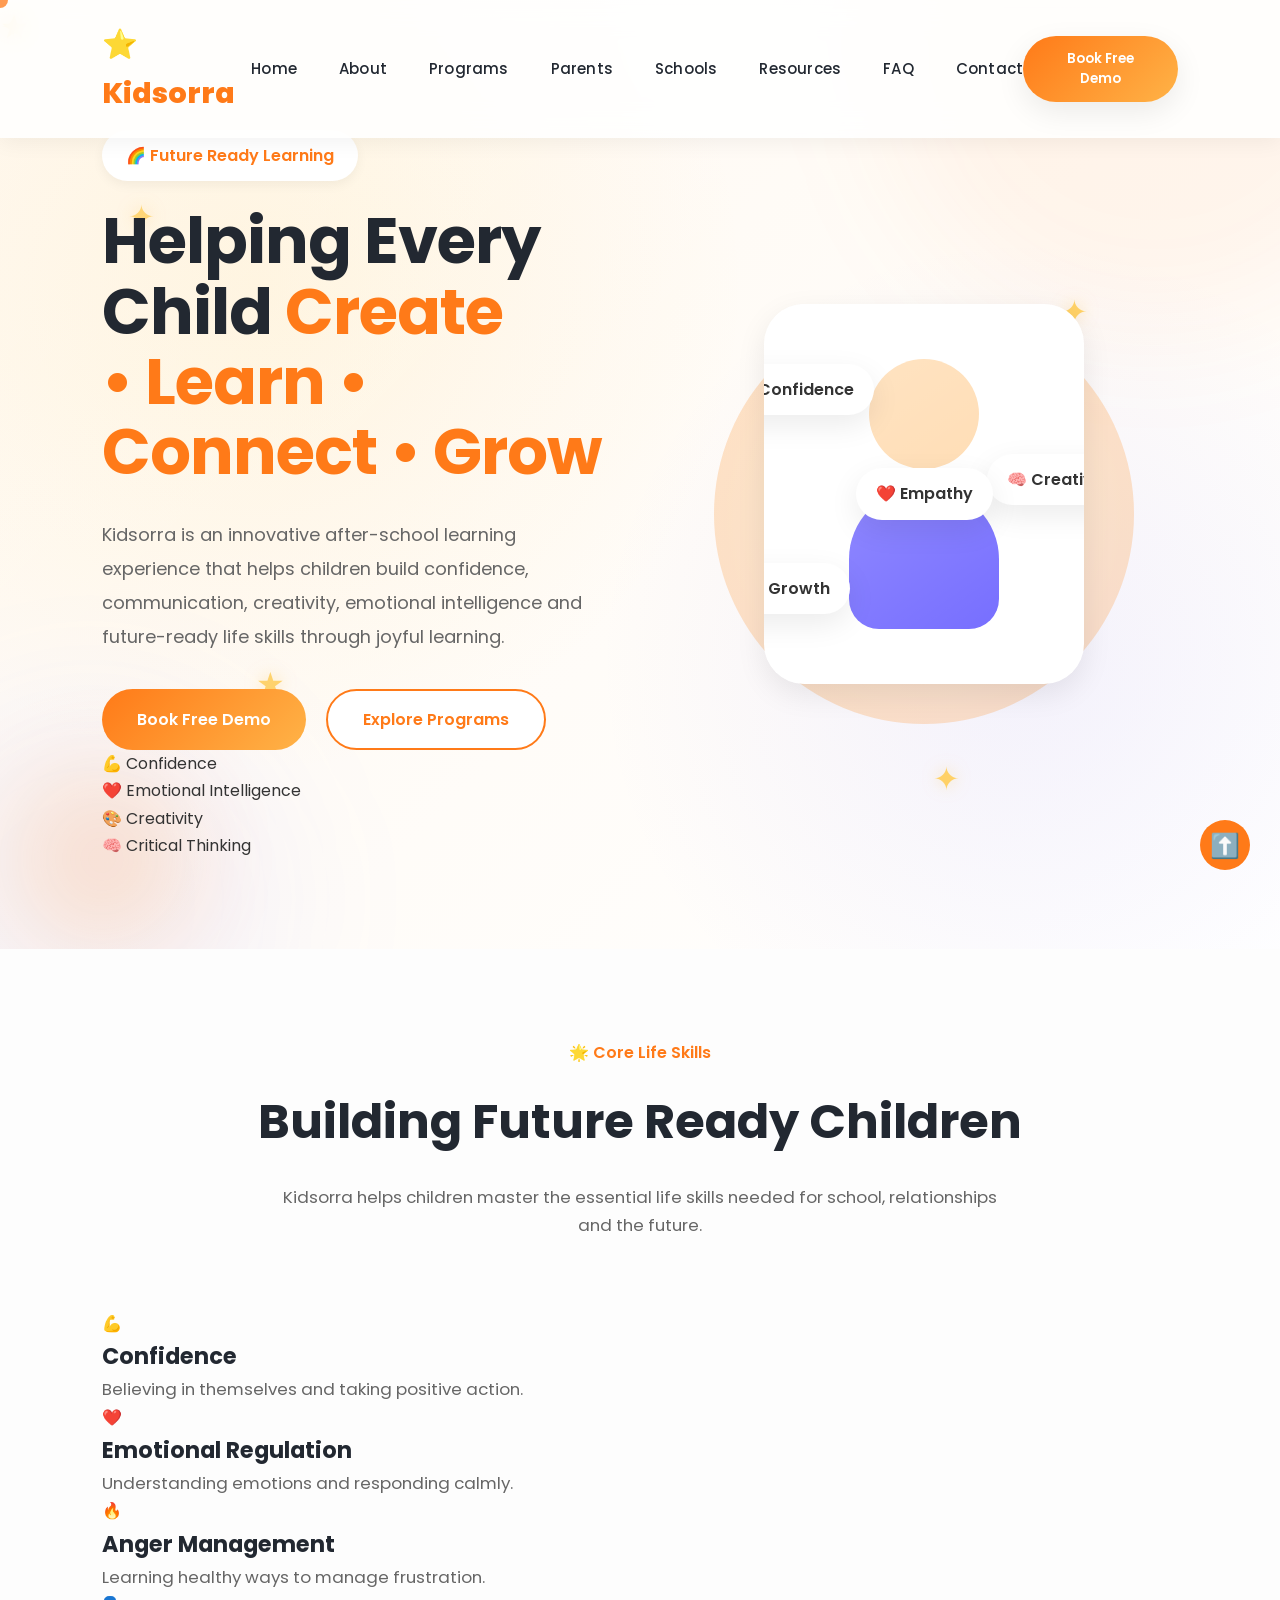
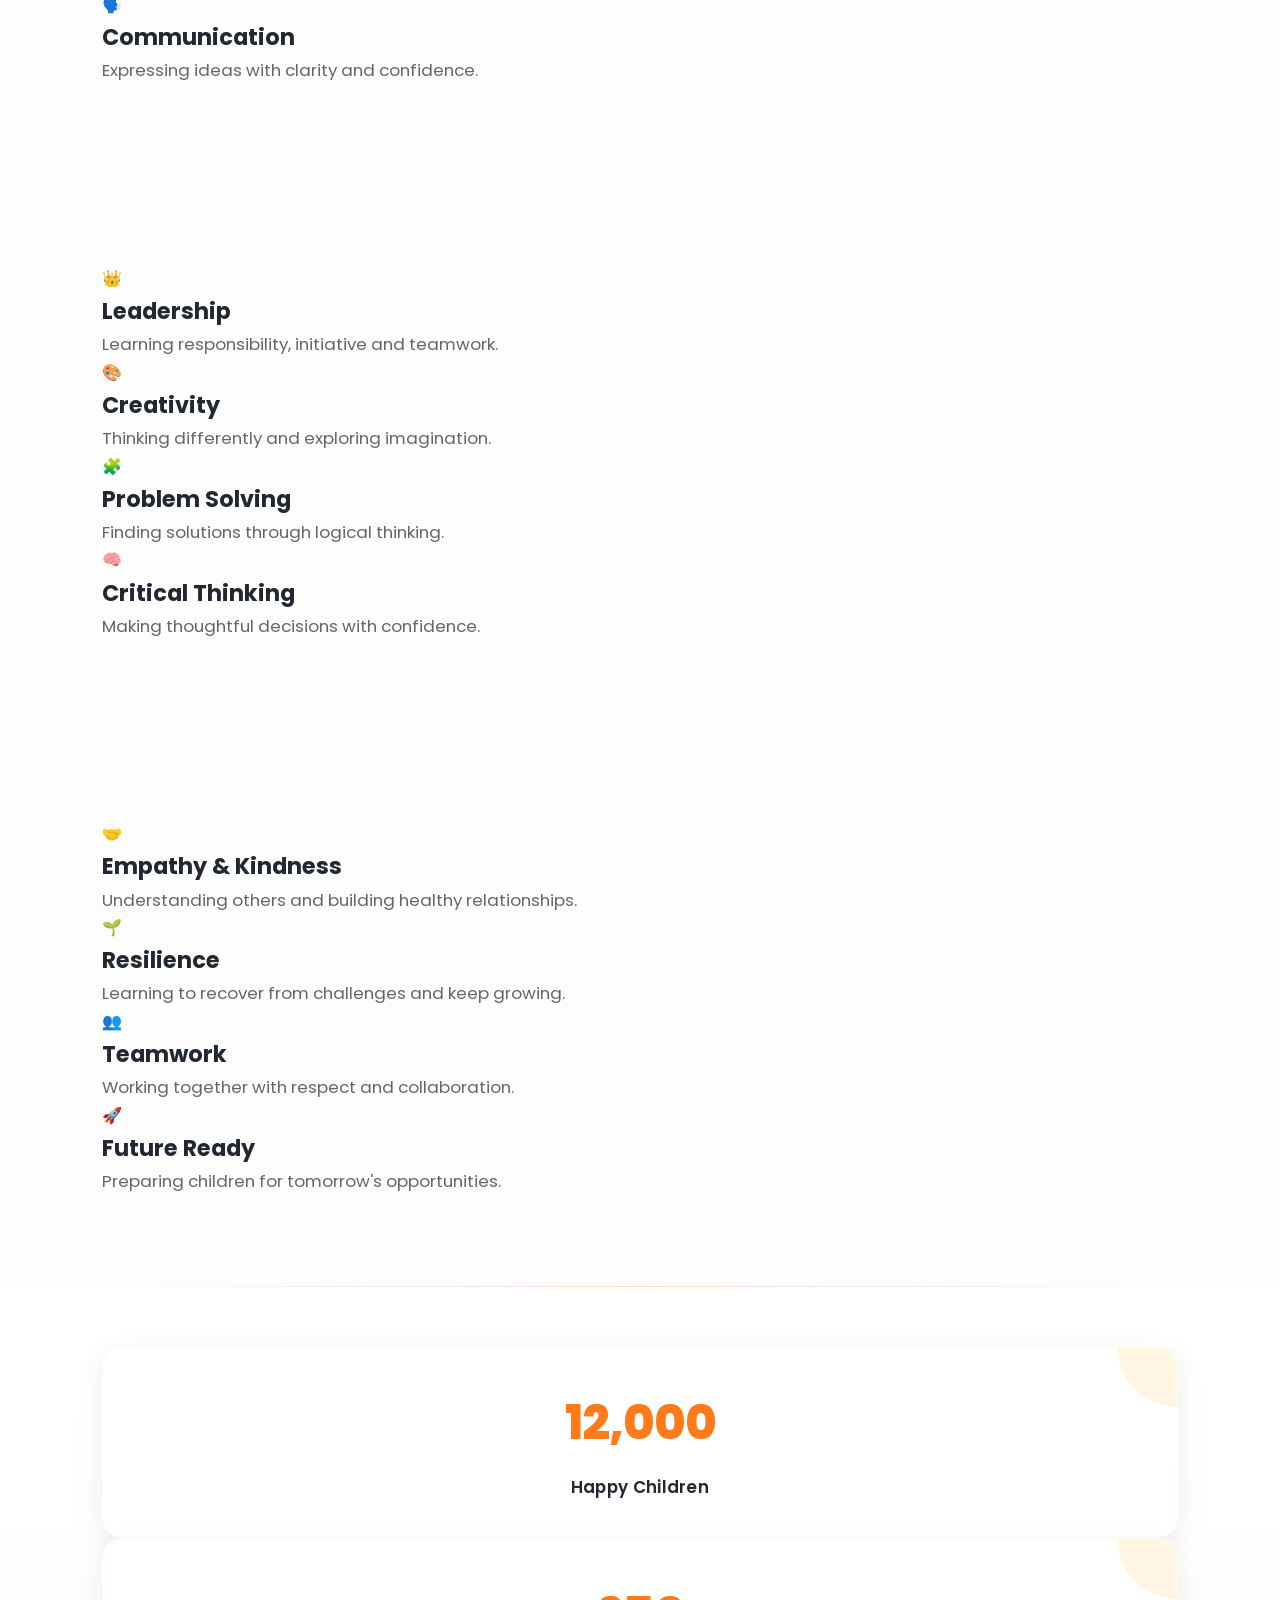
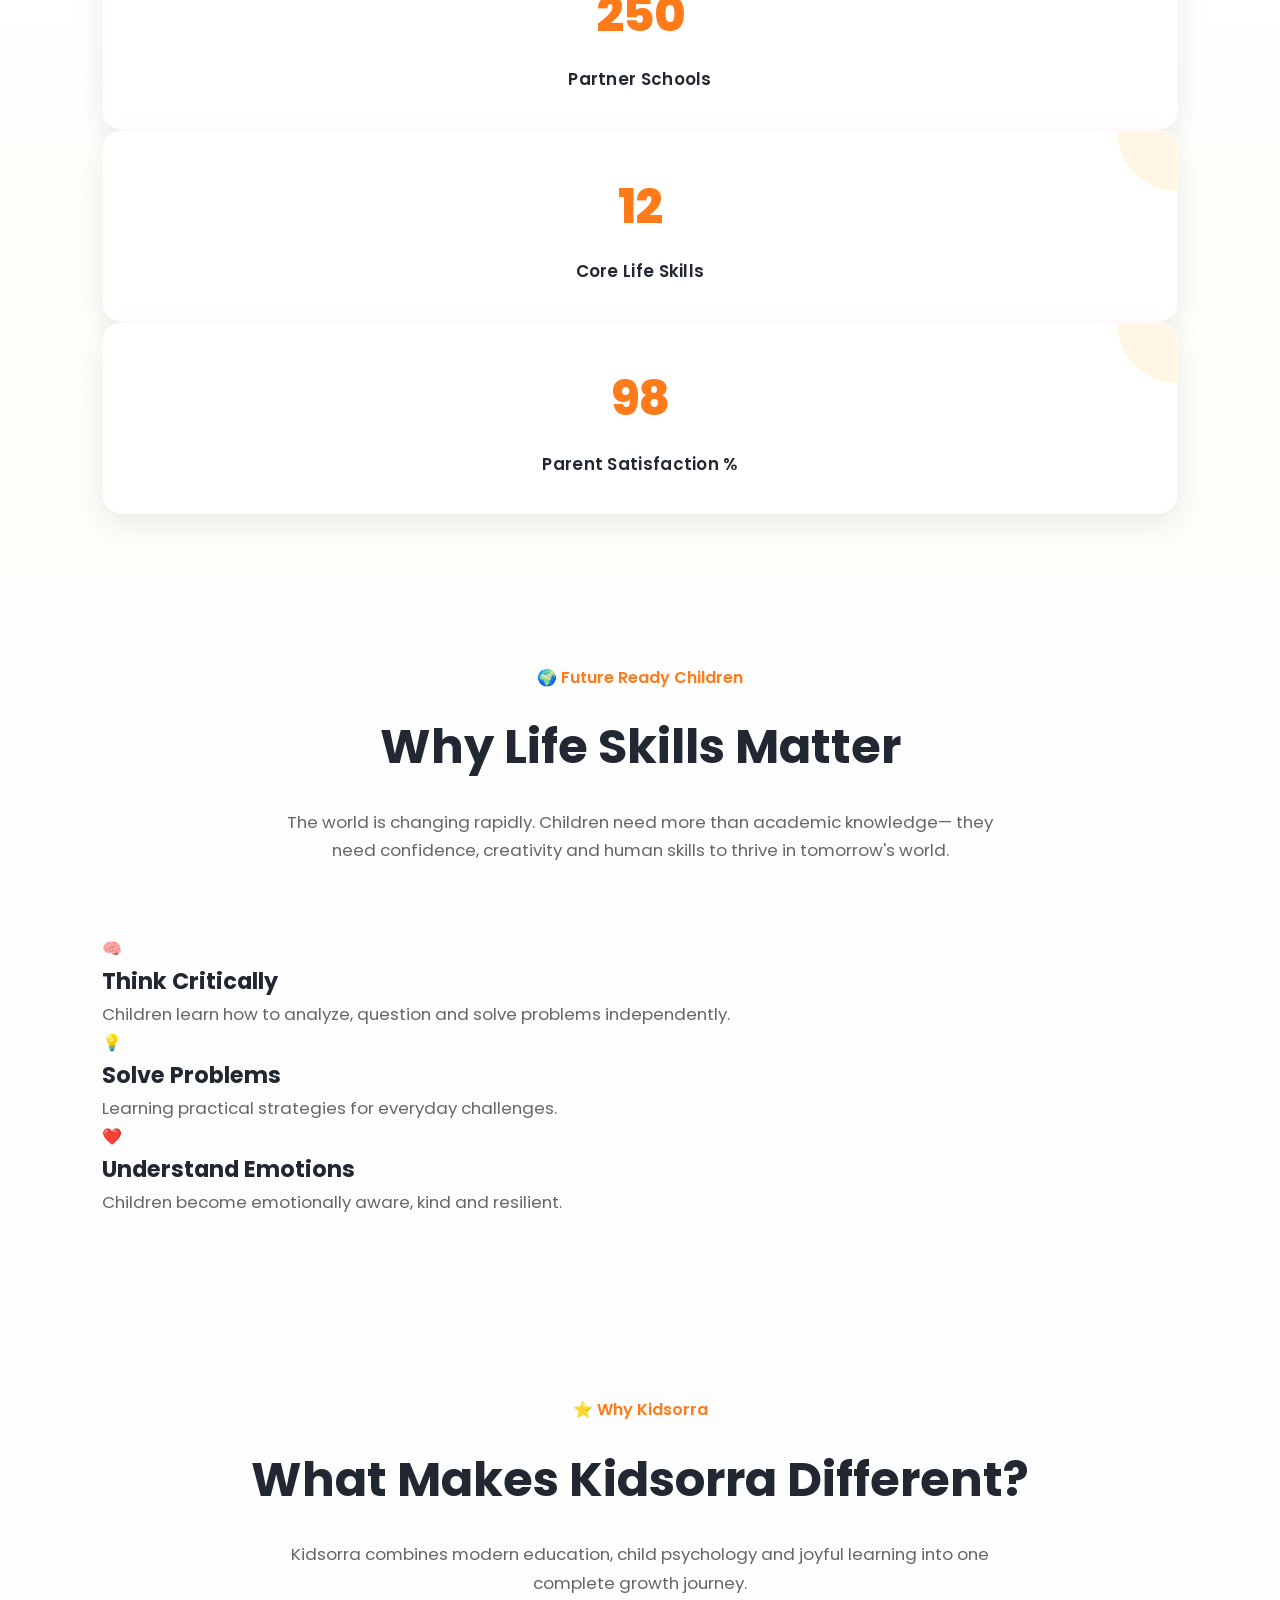
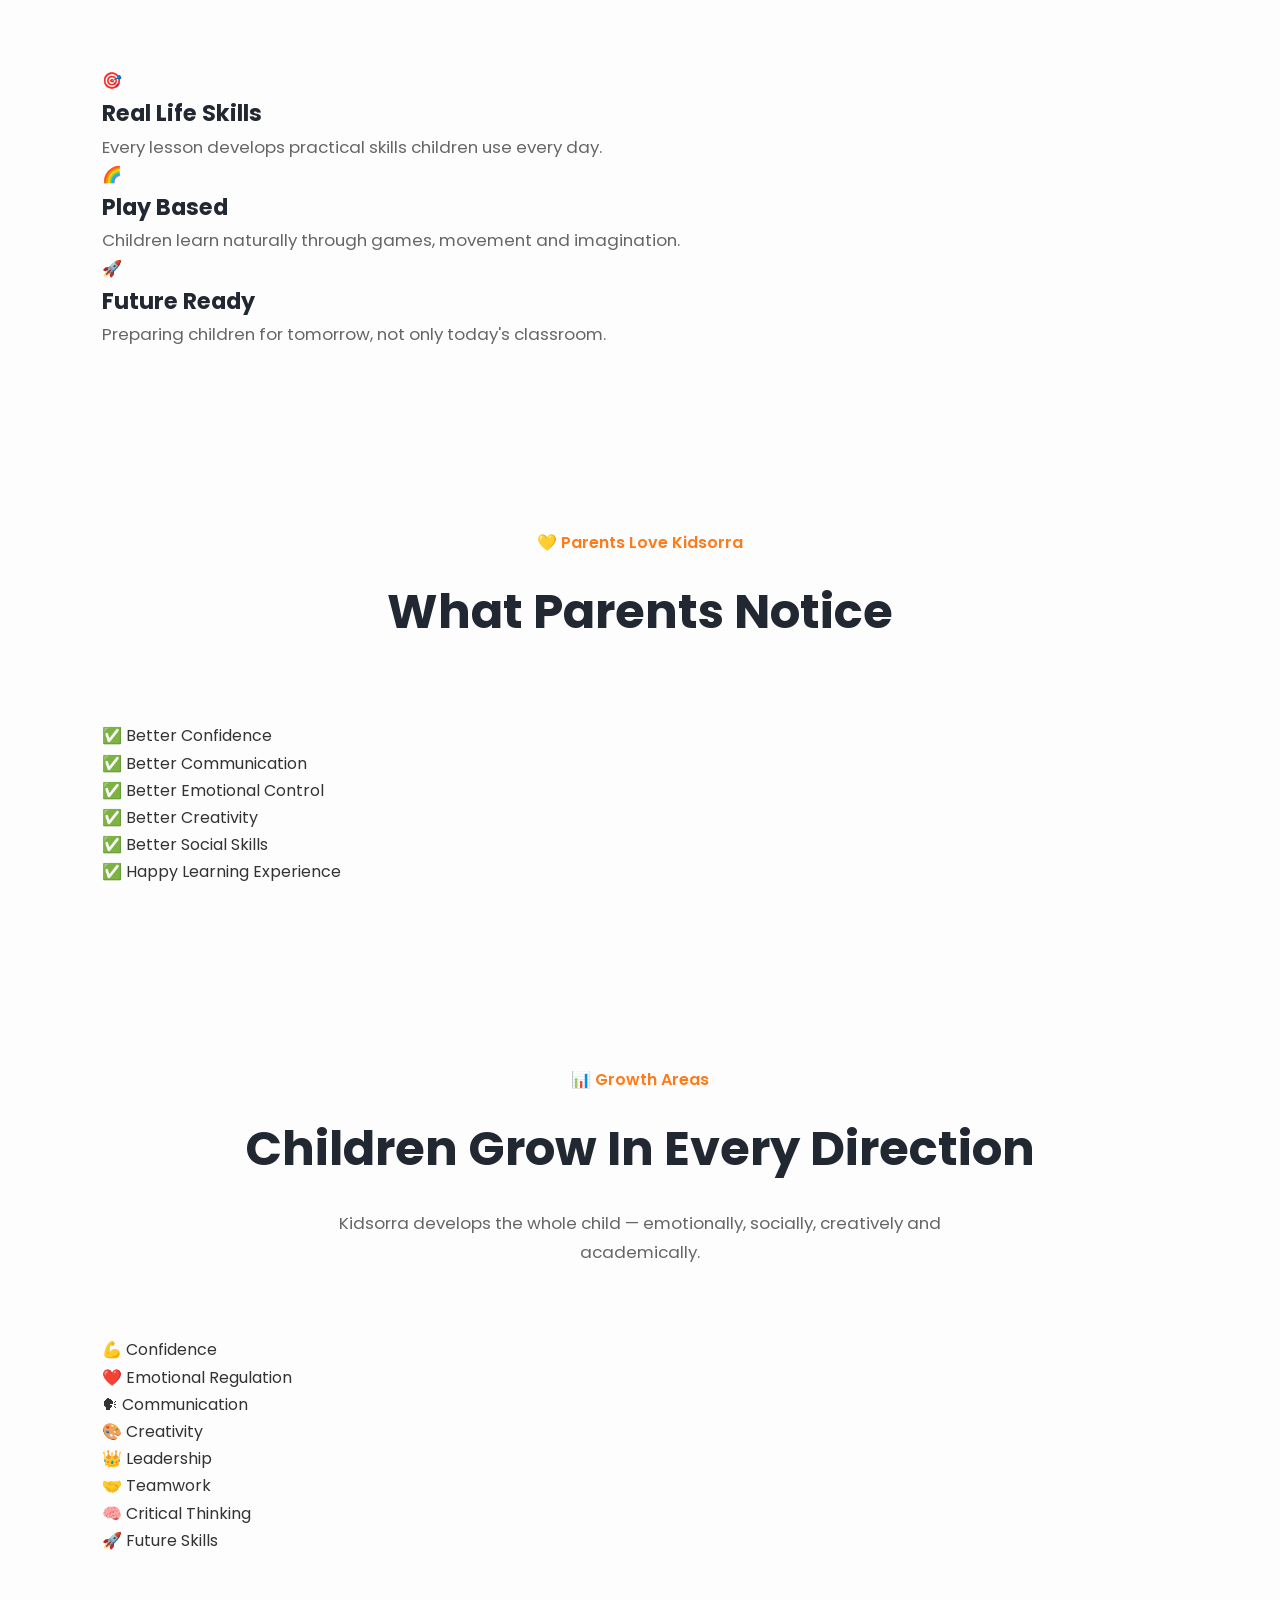
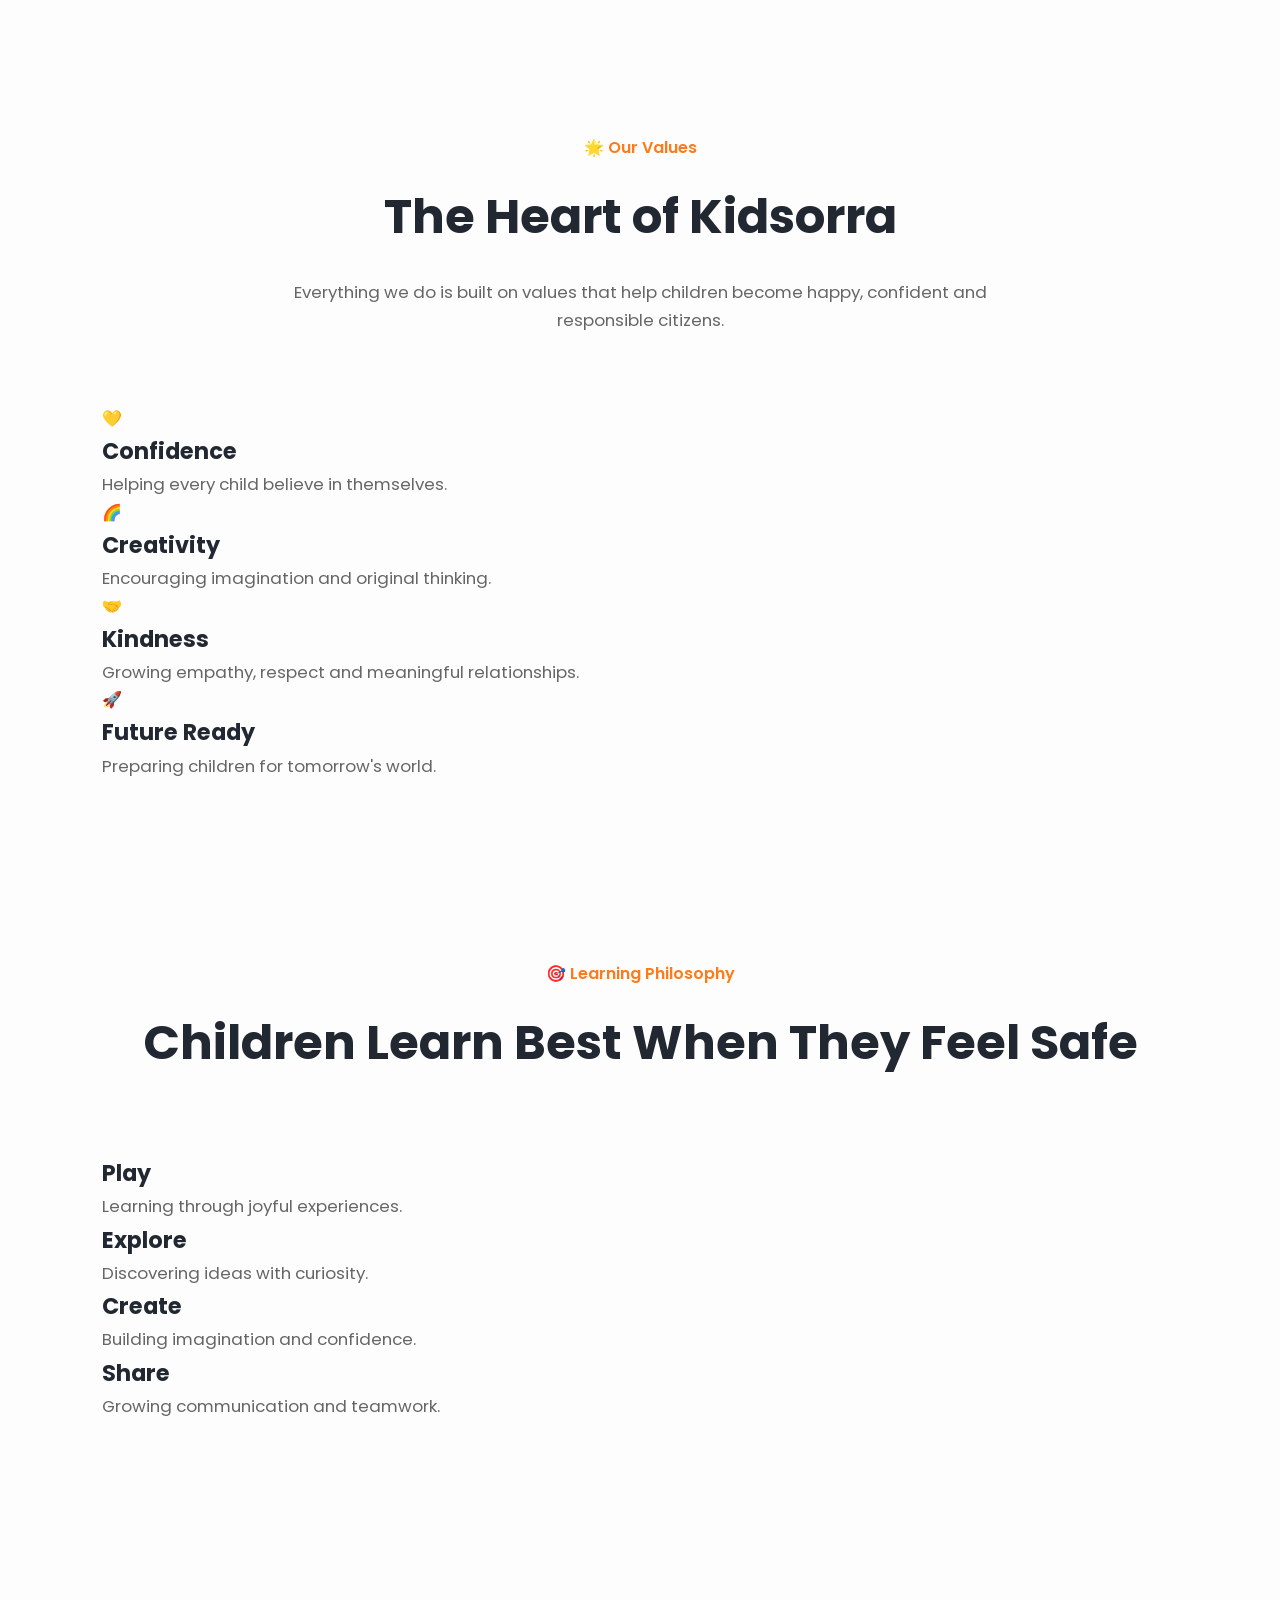
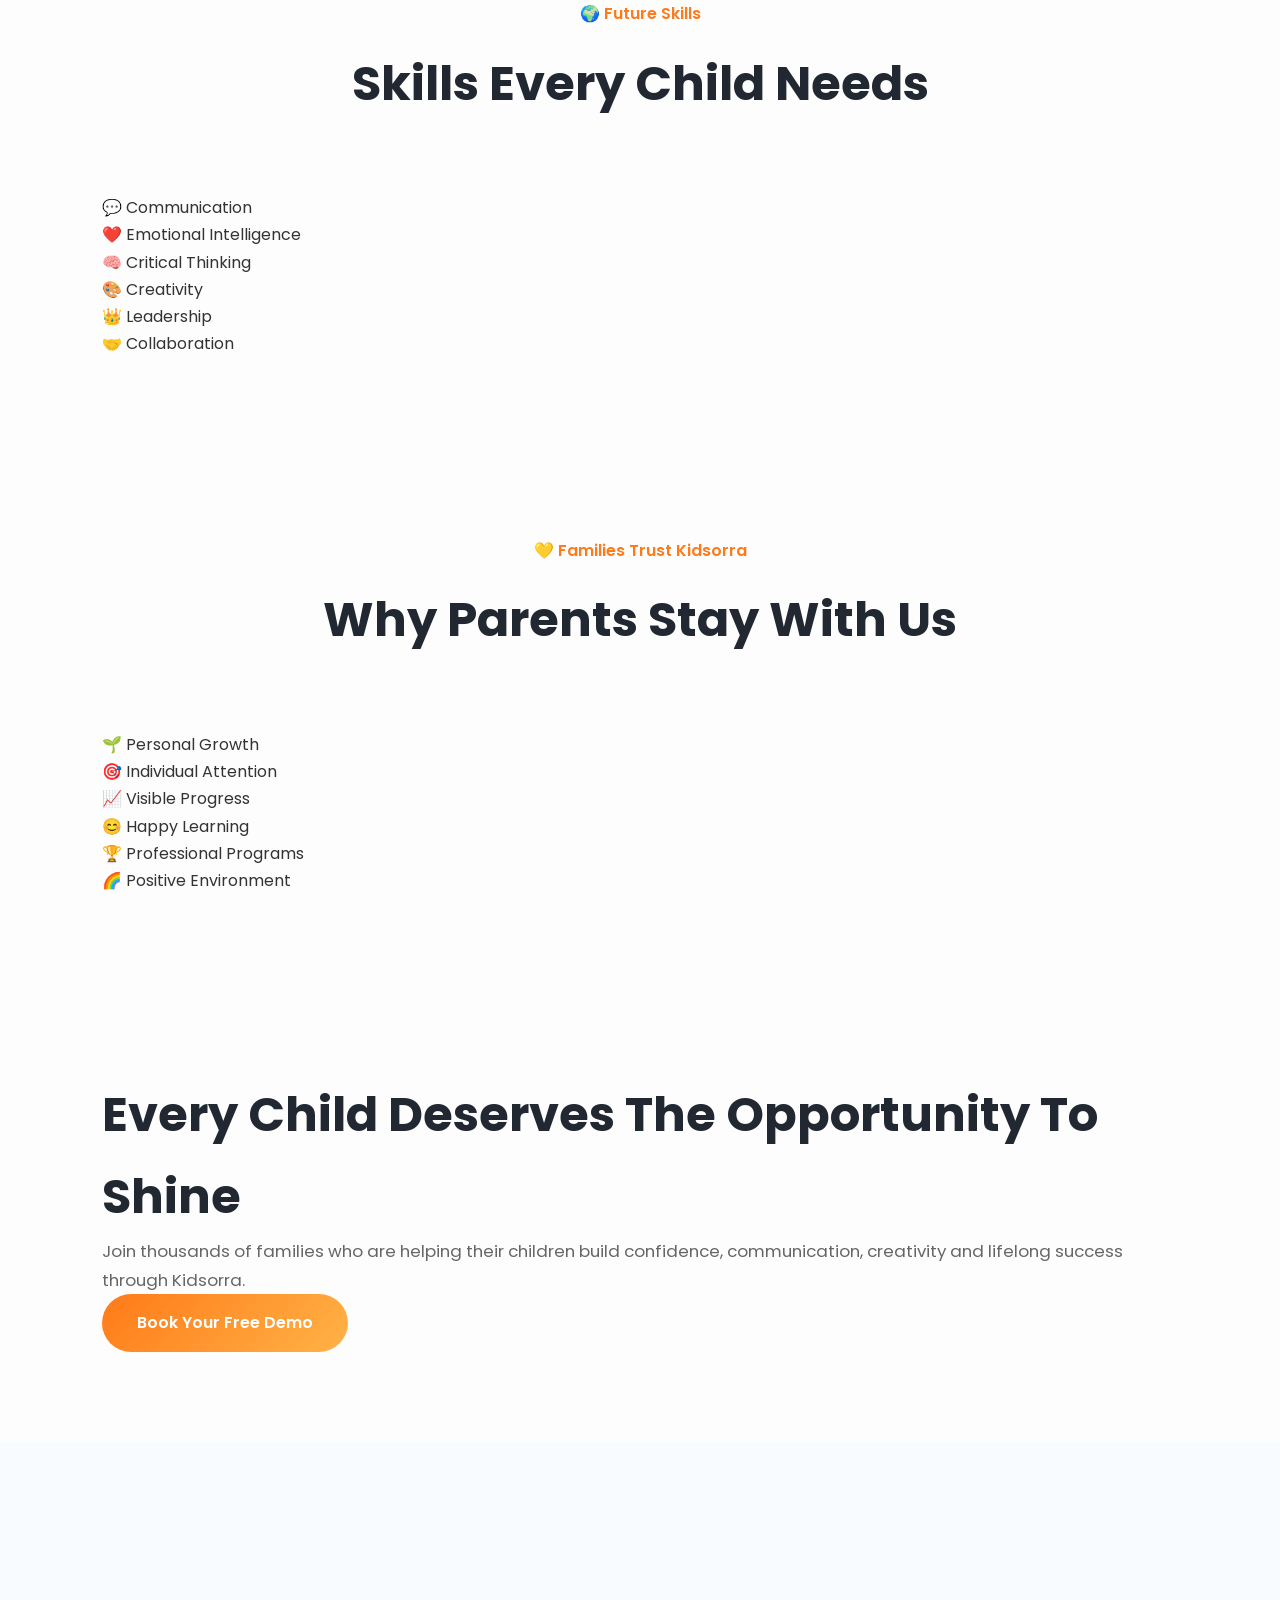
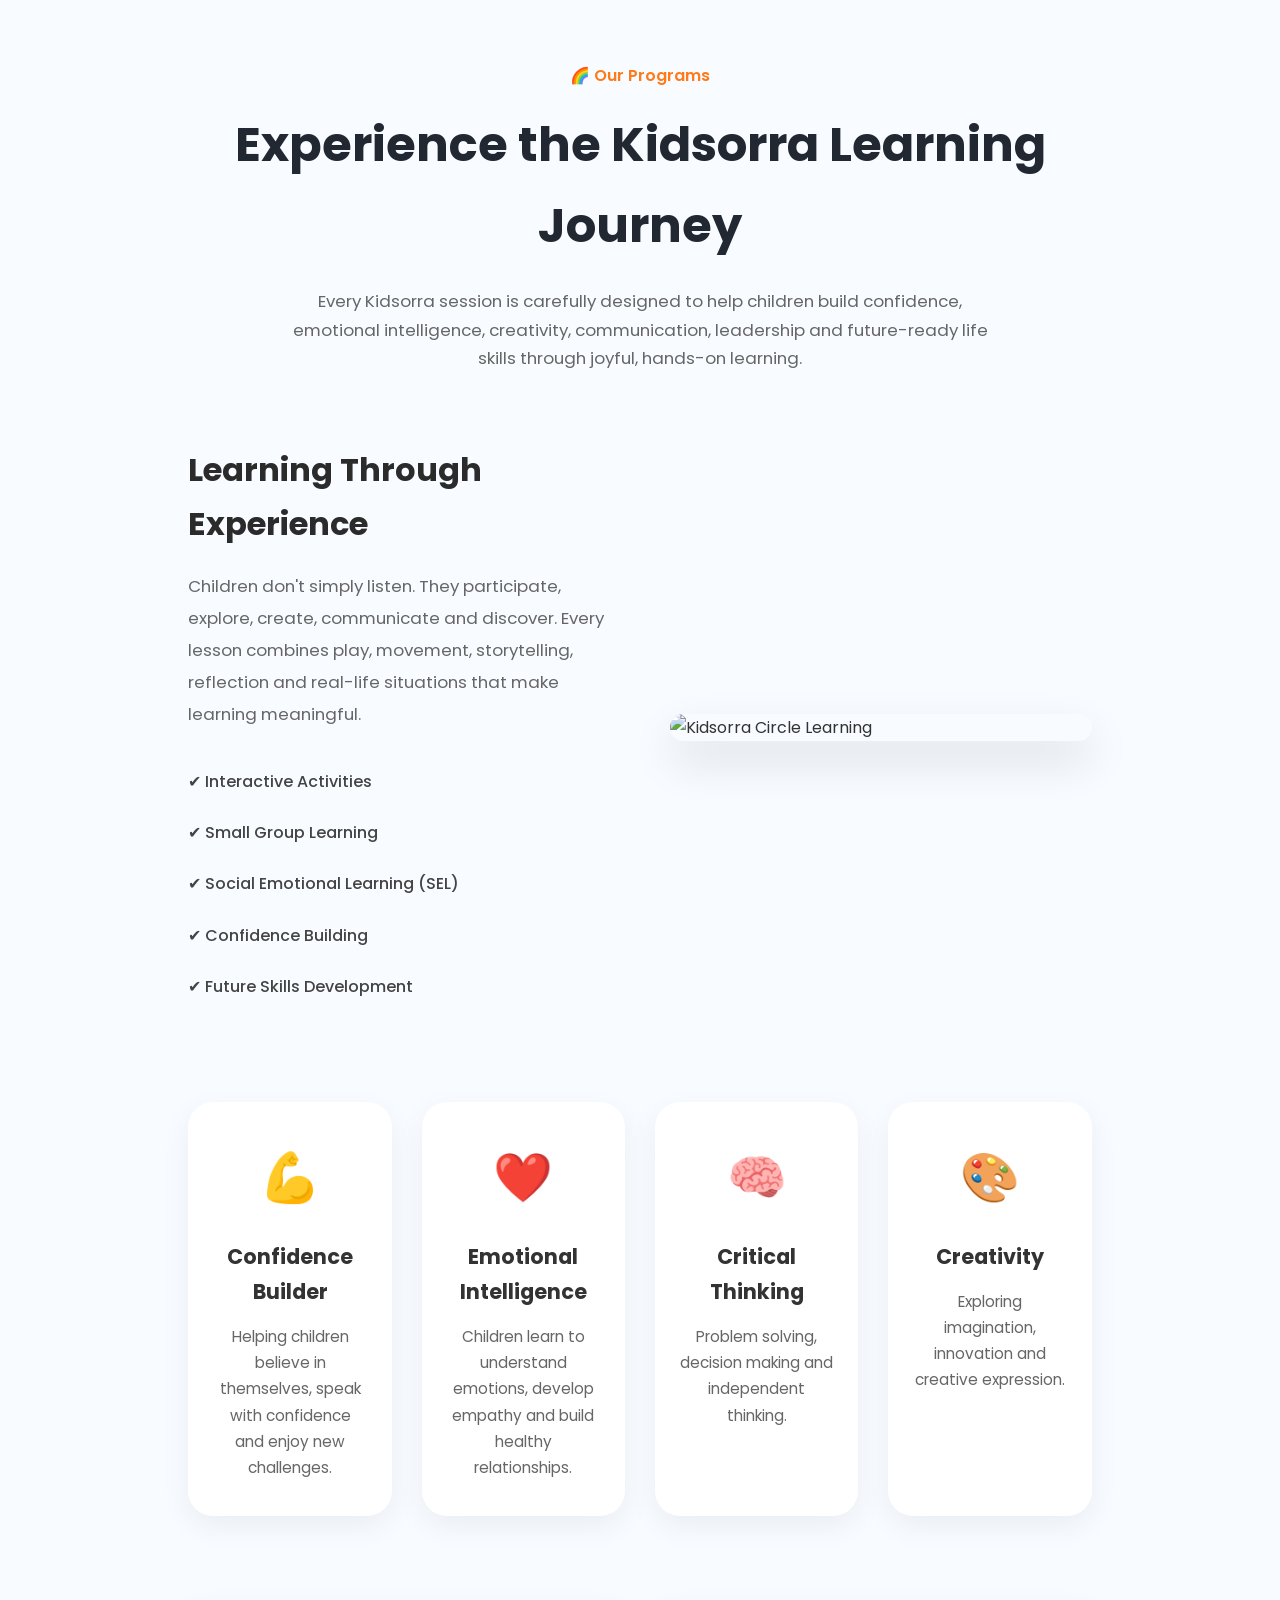
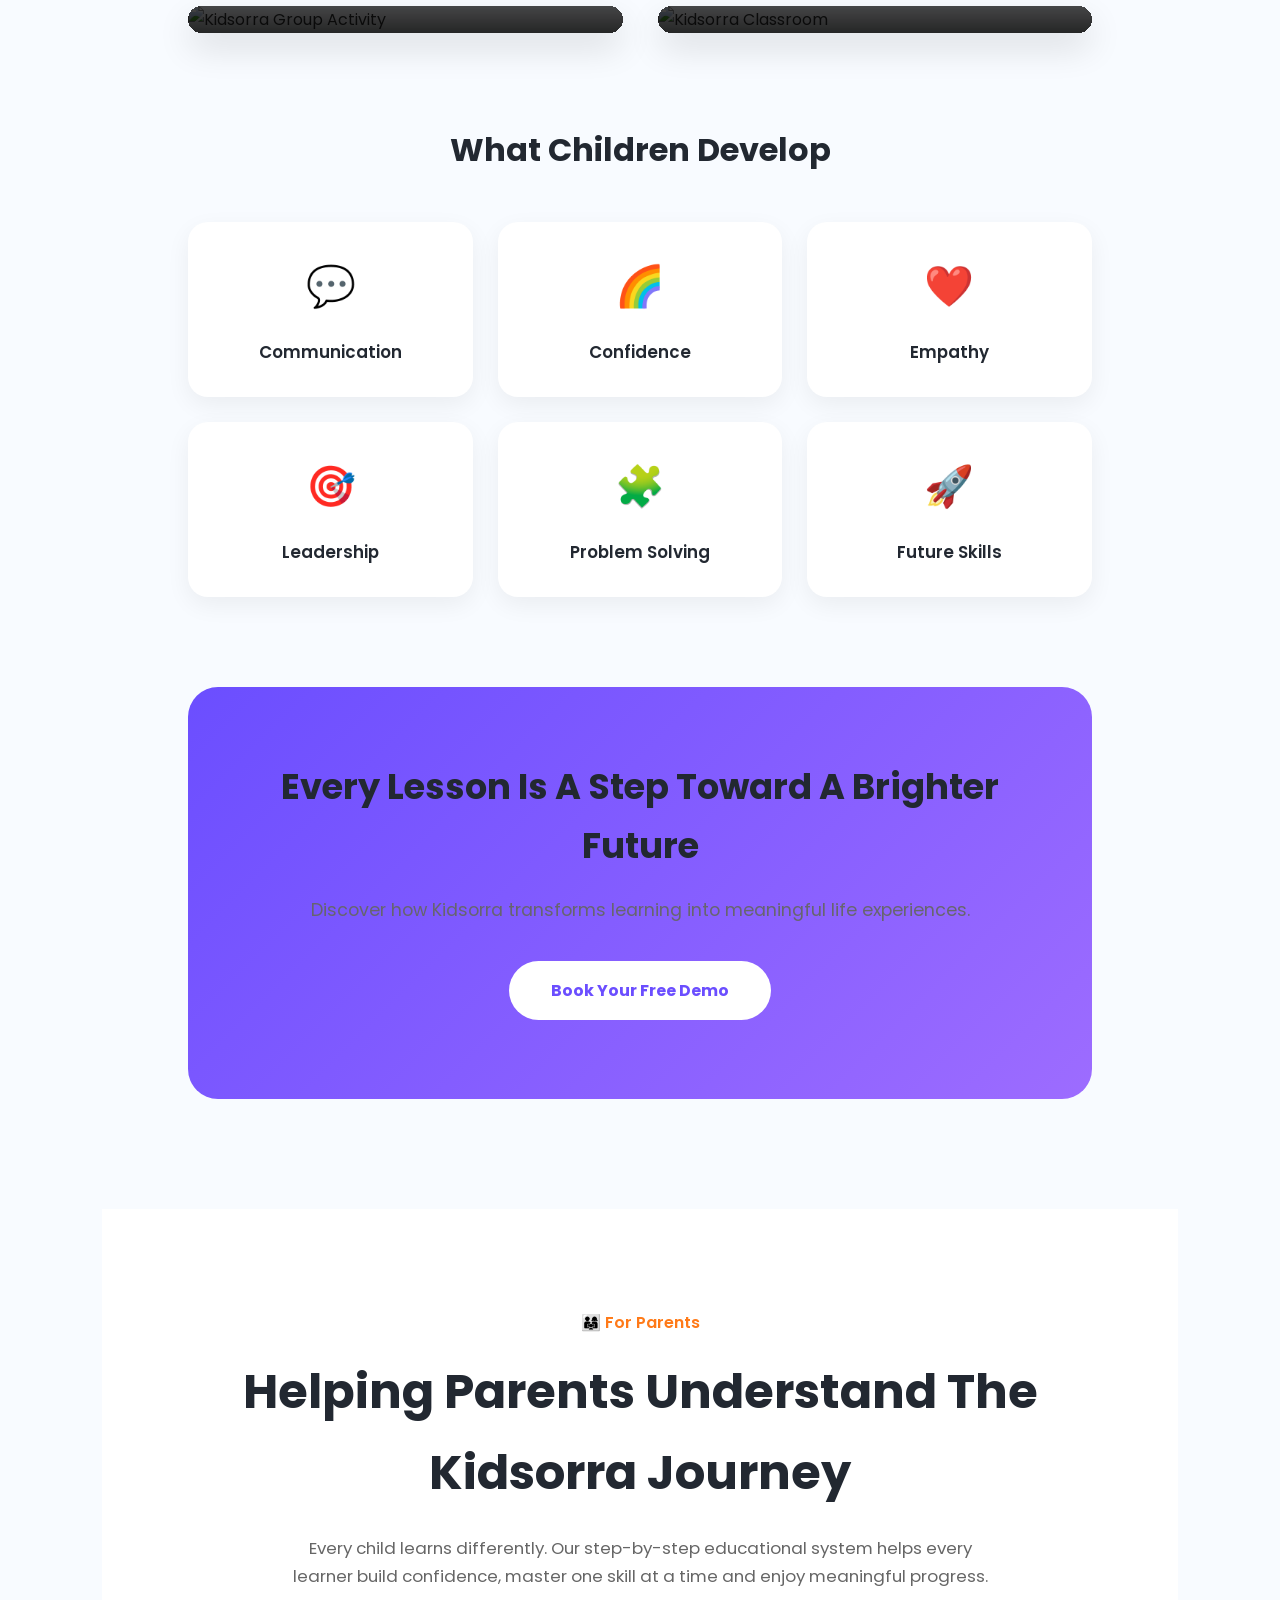
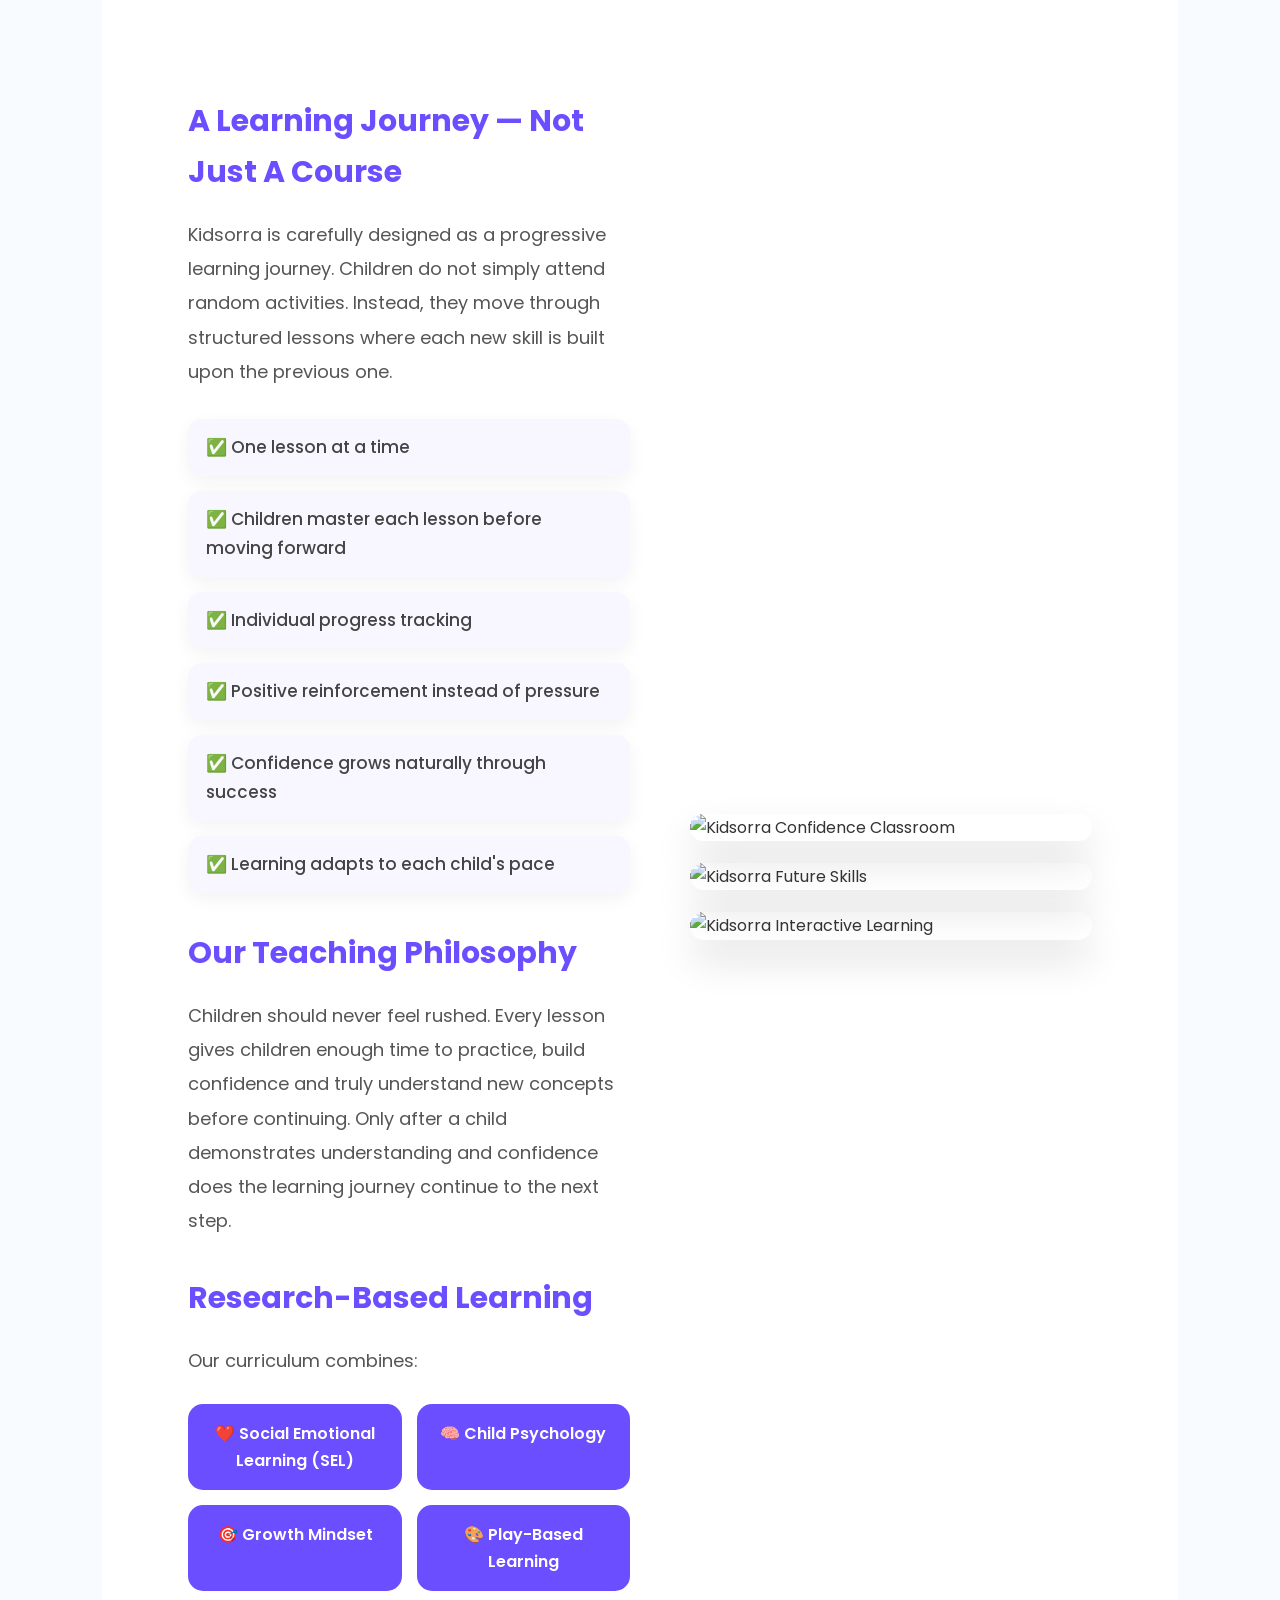
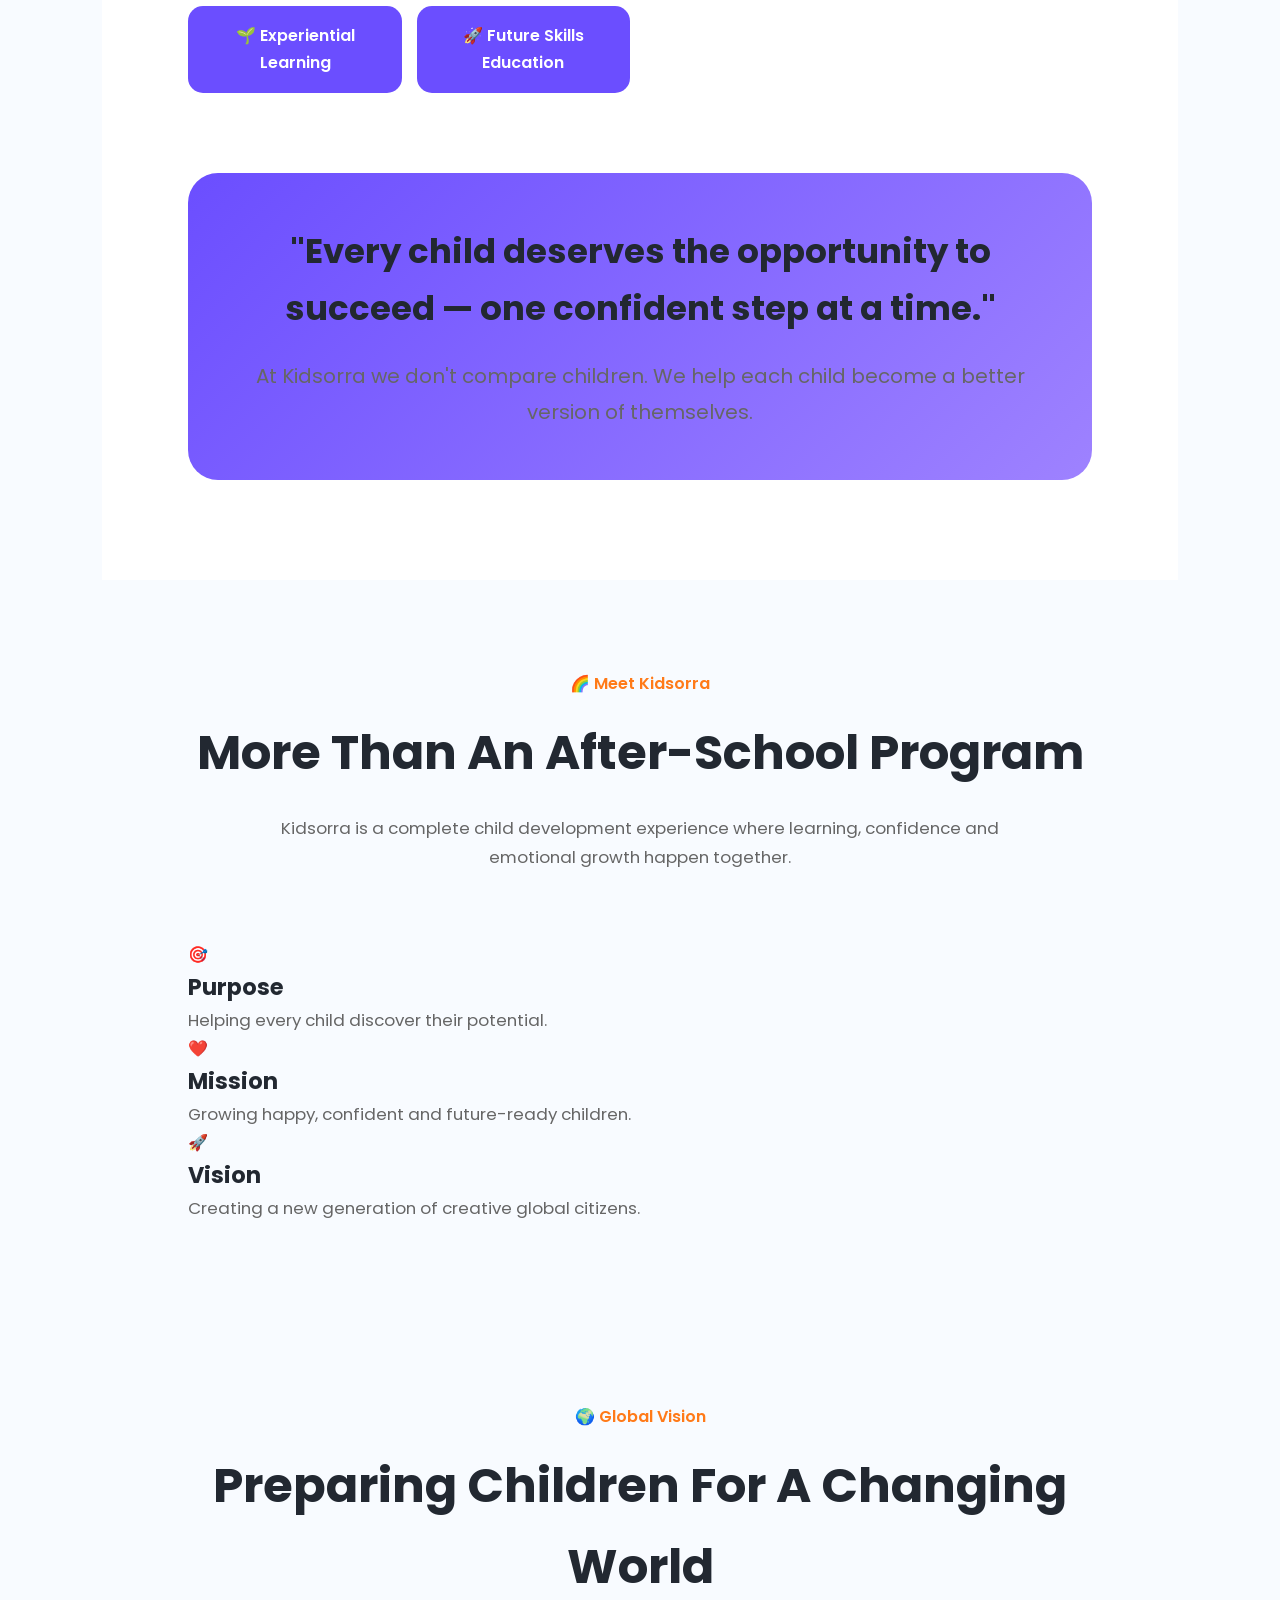
==== commit 02ad1d7b: "Update index.html" ====
--- a/index.html
+++ b/index.html
@@ -2111,6 +2111,64 @@
 </div>
 
 </section>
+
+
+<!-- =========================================
+RESOURCES
+========================================= -->
+
+<section id="resources" class="resources-section">
+
+    <div class="section-title">
+
+        <span>📚 Resources</span>
+
+        <h2>Articles for Parents & Educators</h2>
+
+        <p>
+            Explore evidence-based articles about confidence, creativity,
+            critical thinking and emotional intelligence.
+        </p>
+
+    </div>
+
+    <div class="resources-grid">
+
+        <article class="resource-card">
+
+            <img src="images/resource-confidence.jpg"
+                 alt="Confidence Builder">
+
+            <div class="resource-content">
+
+                <span class="resource-category">
+                    Confidence
+                </span>
+
+                <h3>
+                    How Confidence Activities Help Children Grow
+                </h3>
+
+                <p>
+                    Discover how structured confidence-building experiences
+                    help children become more resilient, independent and ready
+                    for future challenges.
+                </p>
+
+                <a href="article-confidence-builder.html"
+                   class="btn-primary">
+
+                    Read Article →
+
+                </a>
+
+            </div>
+
+        </article>
+
+    </div>
+
+</section>
   
 <!-- ================= PREMIUM FAQ ================= -->
 
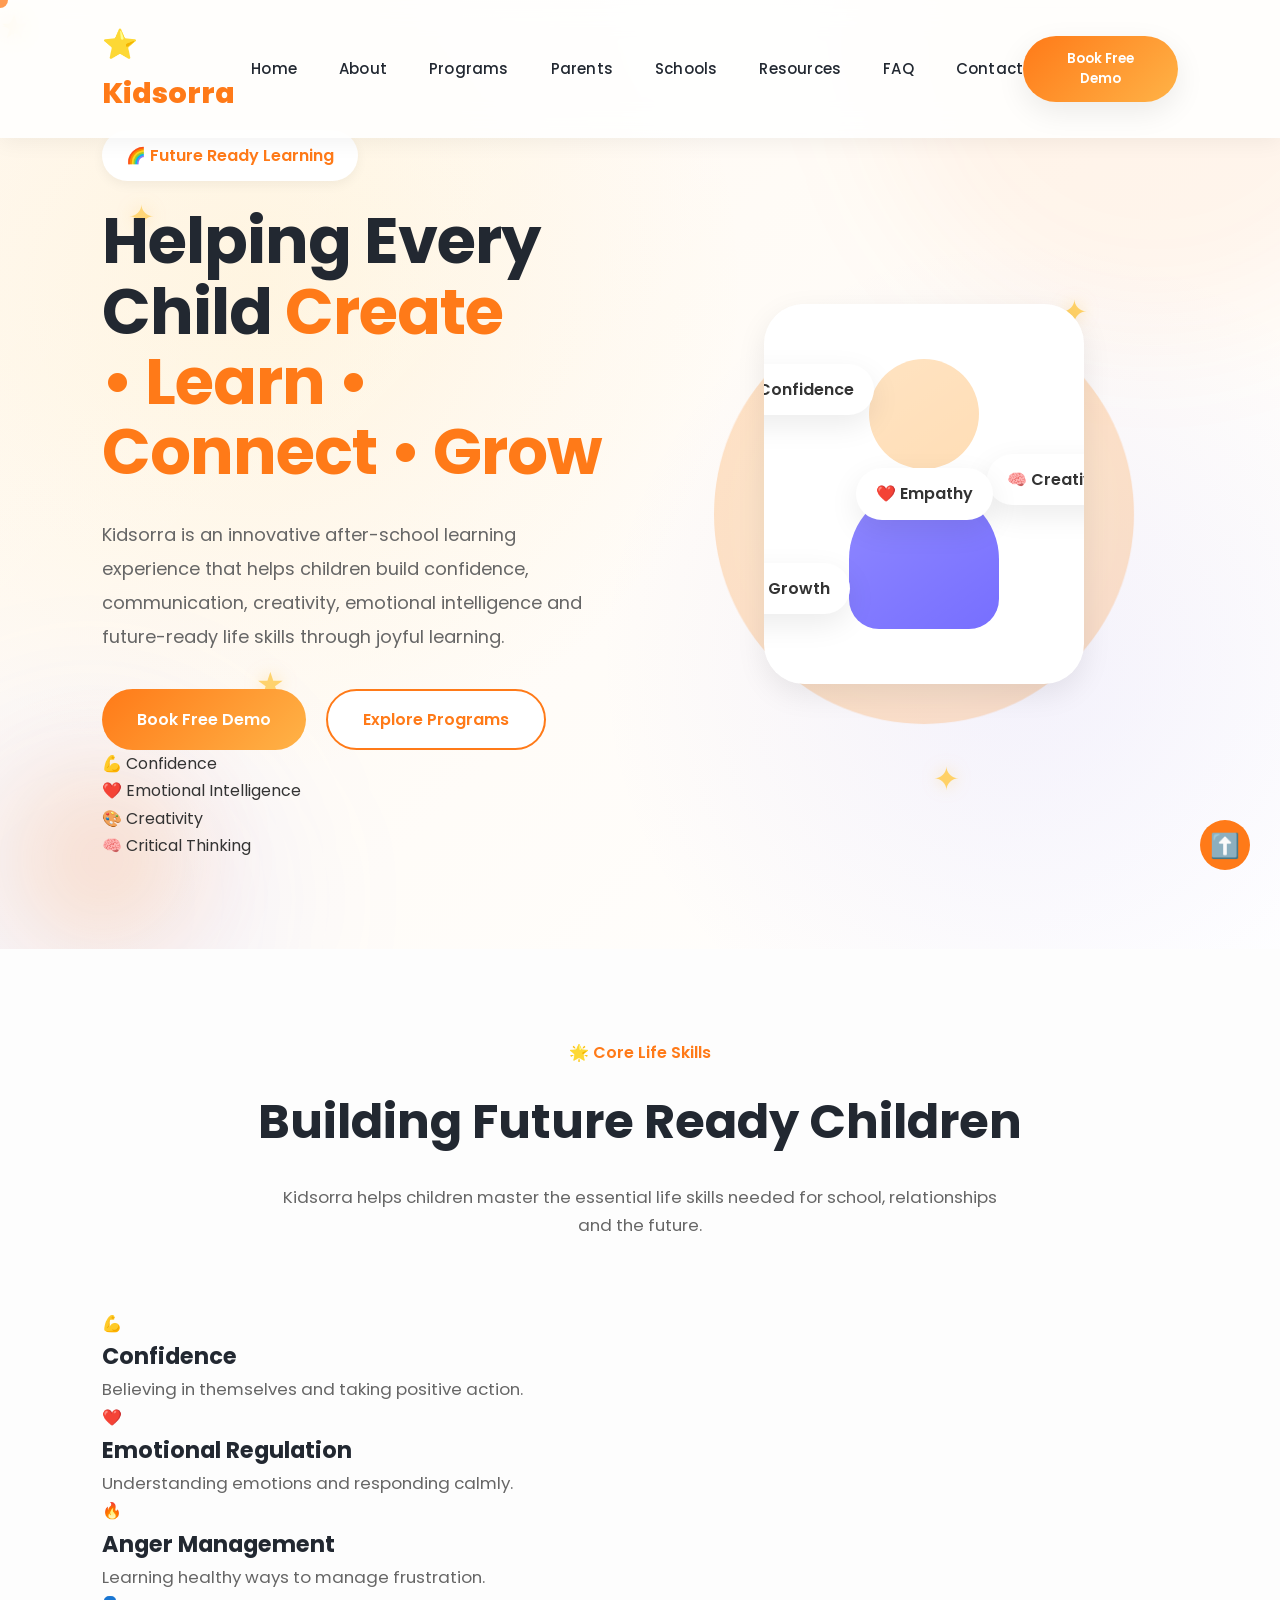
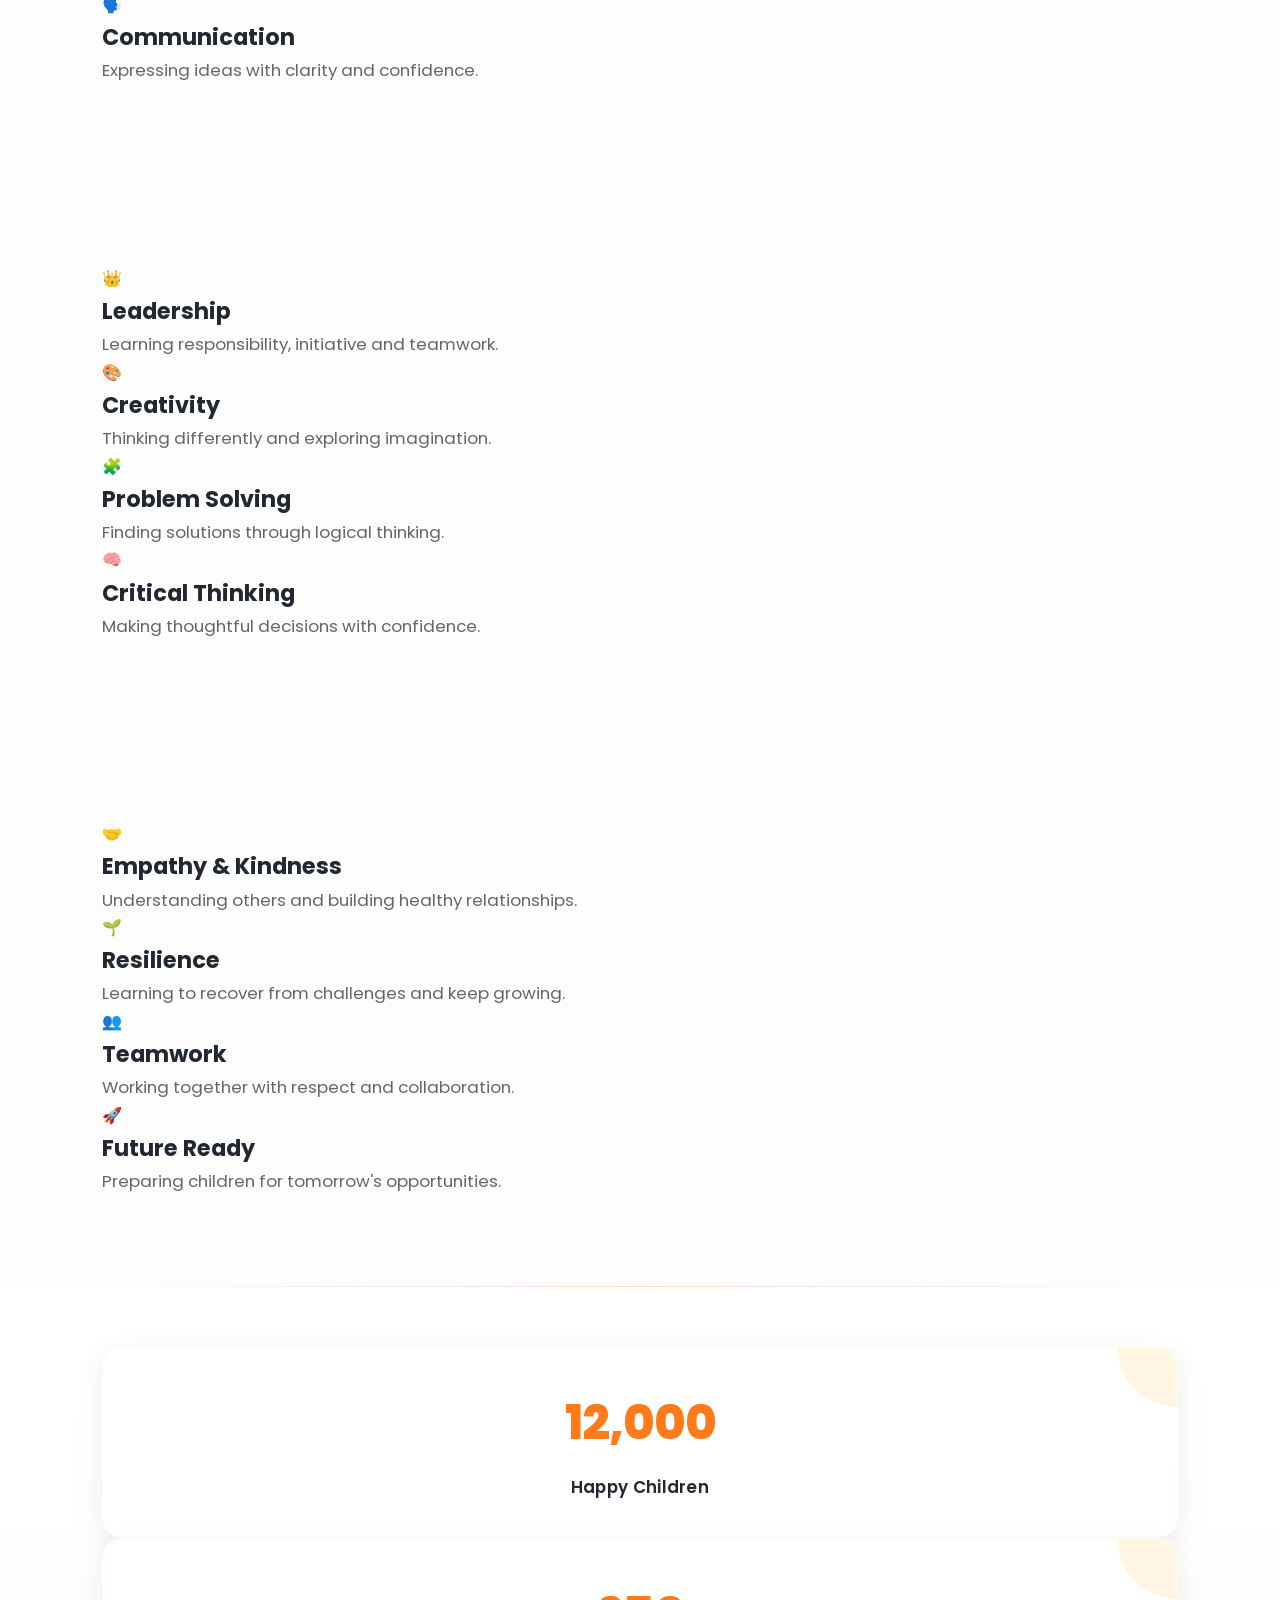
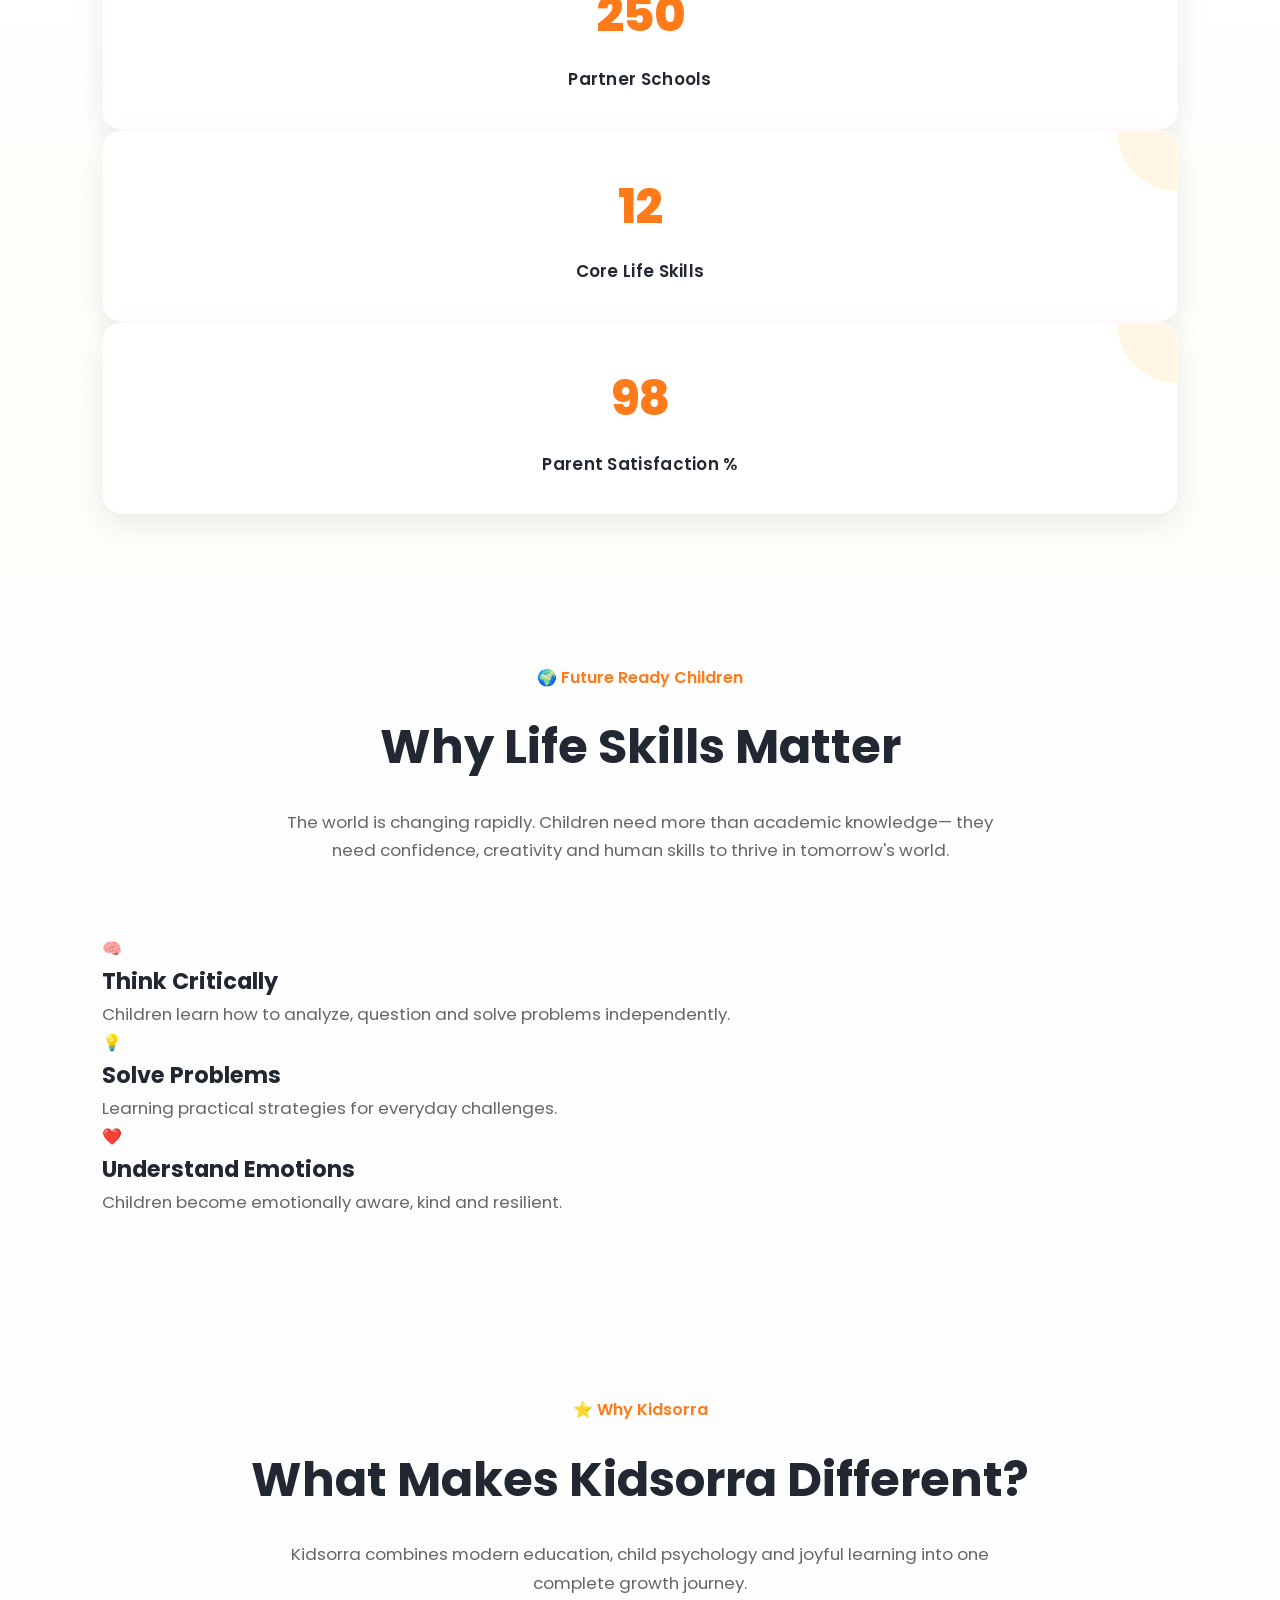
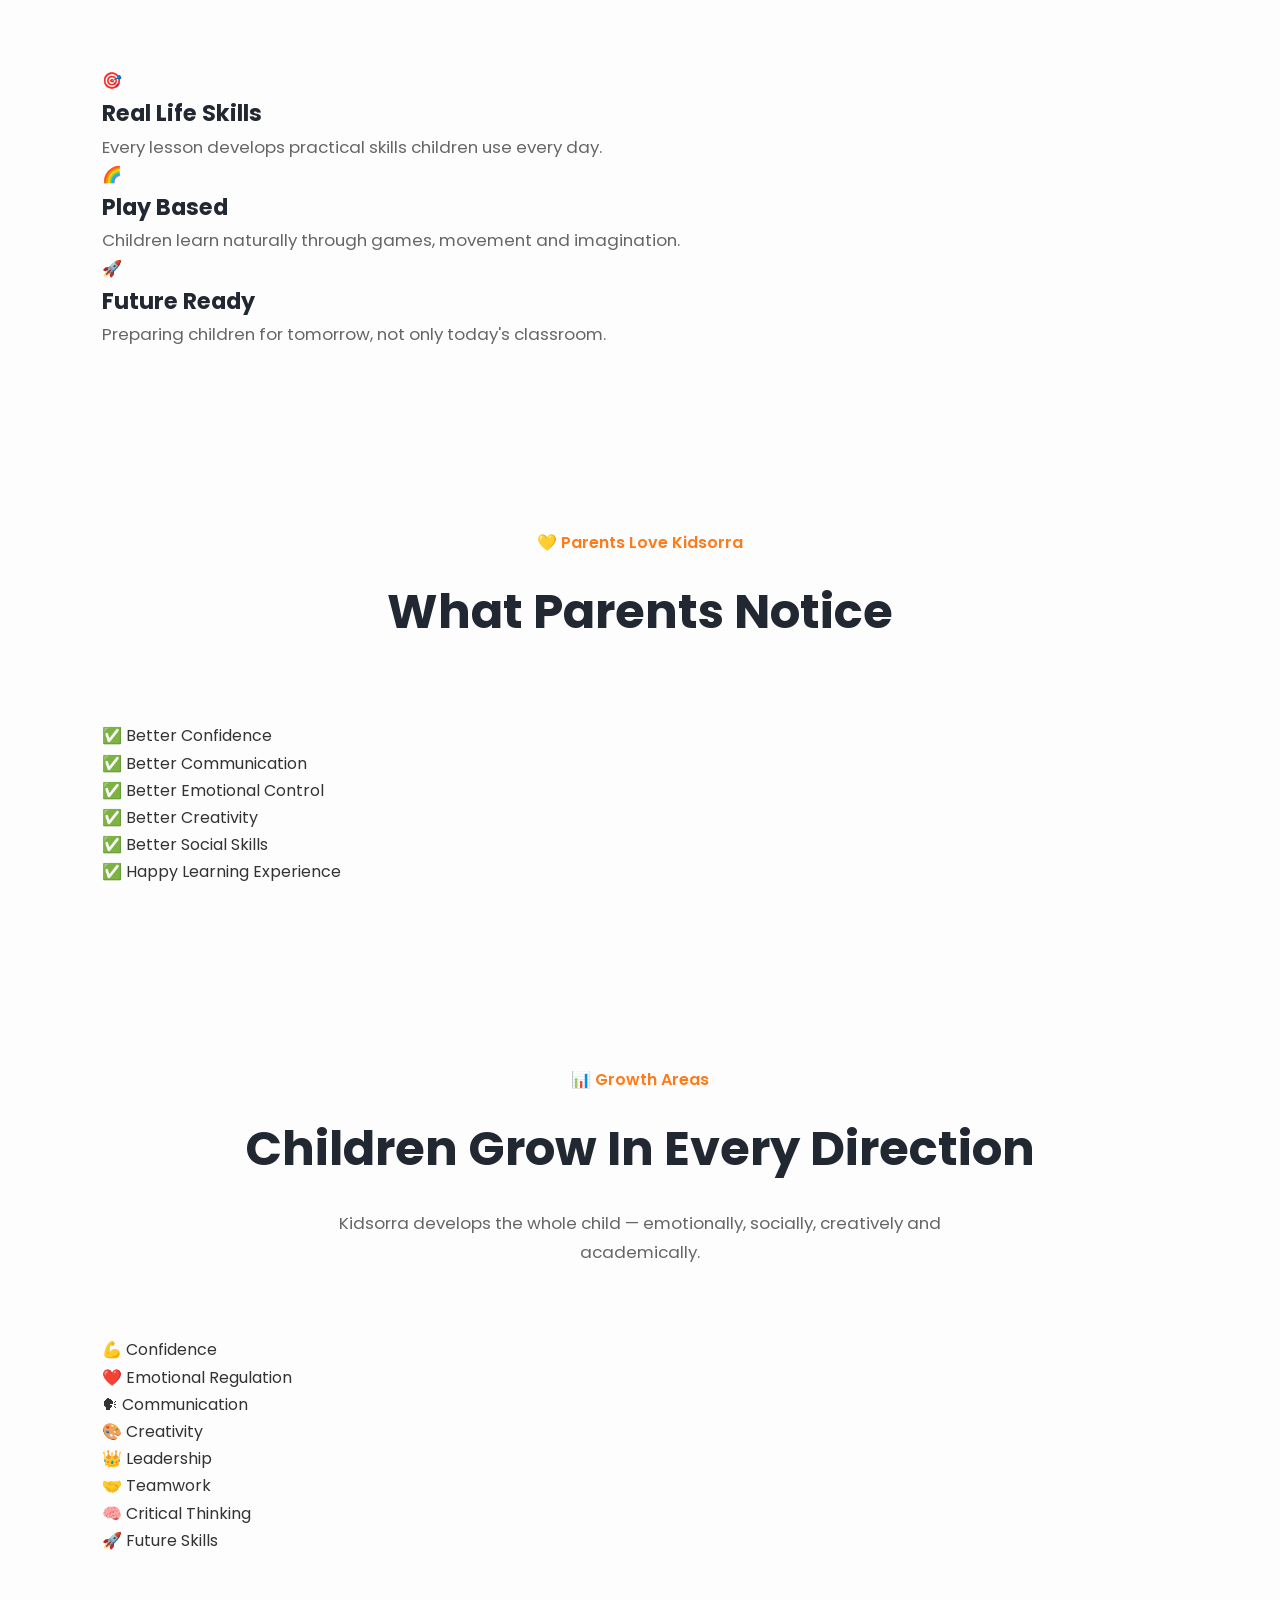
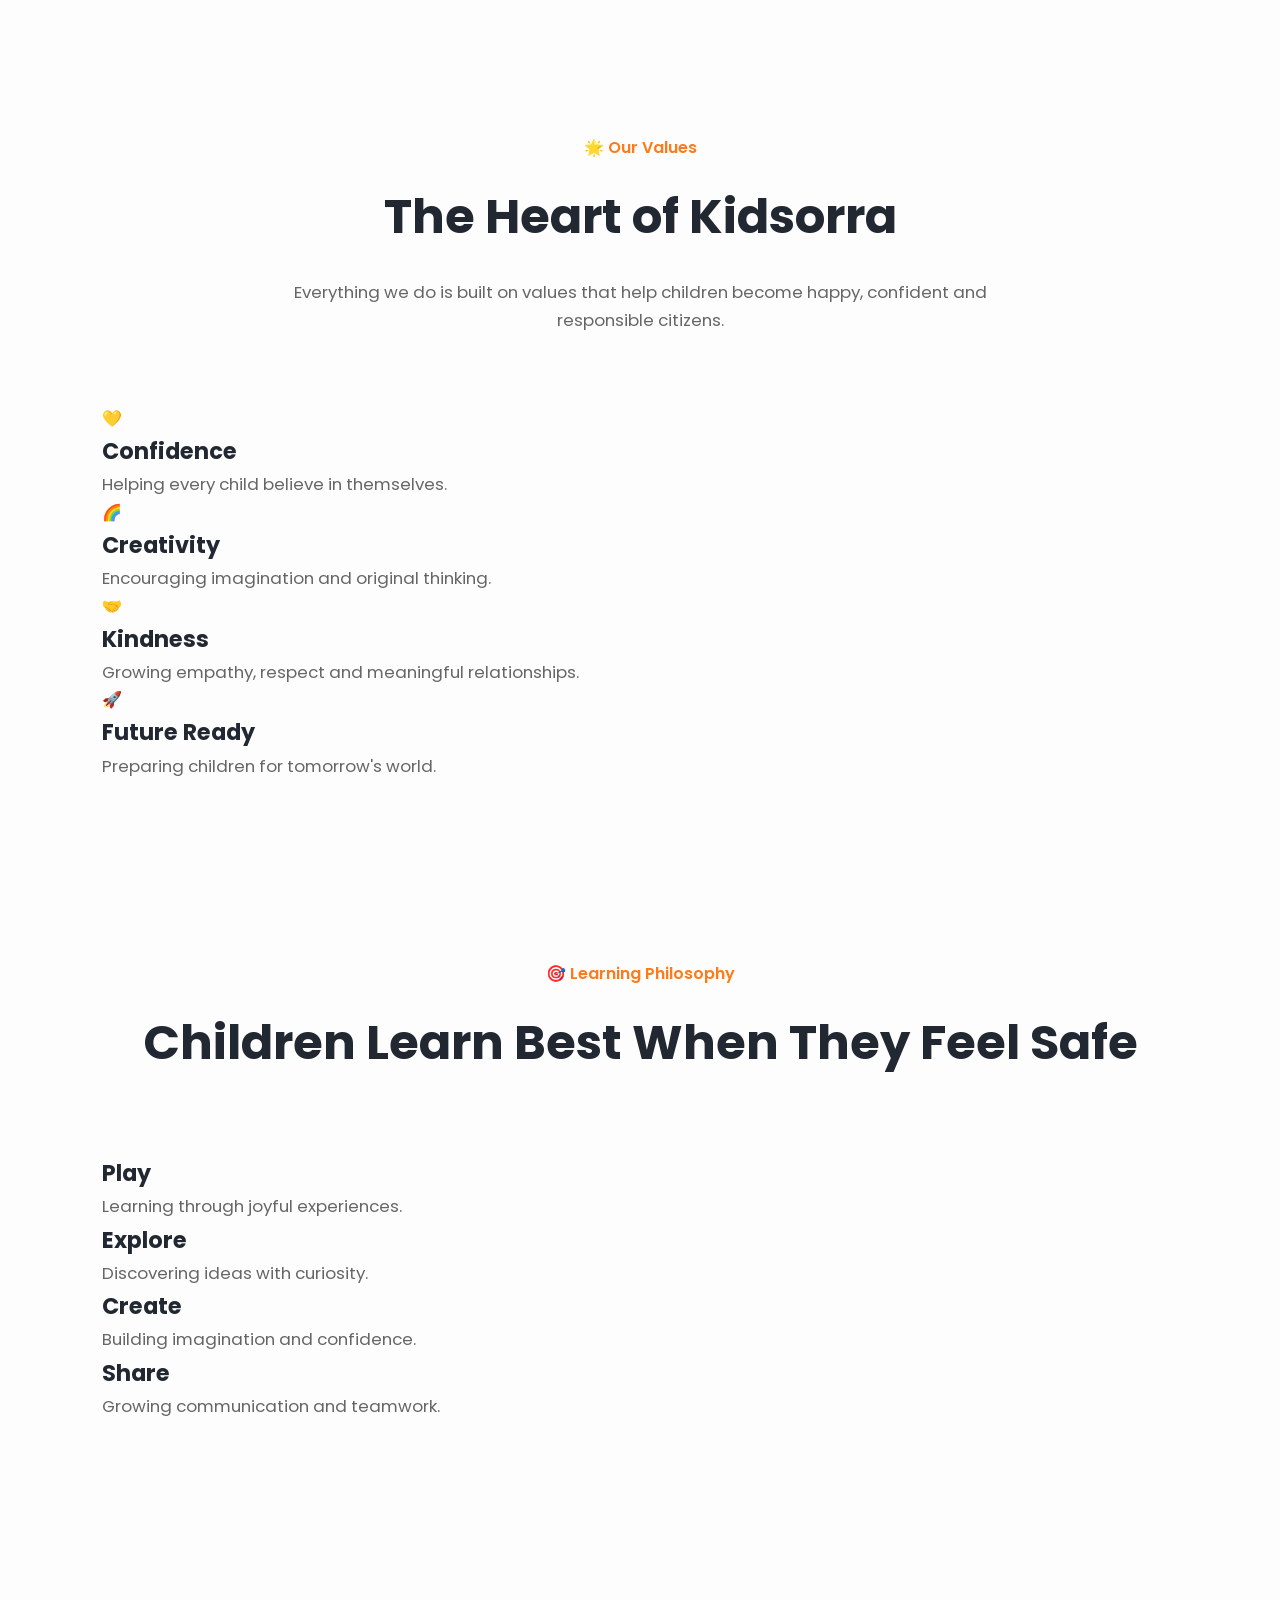
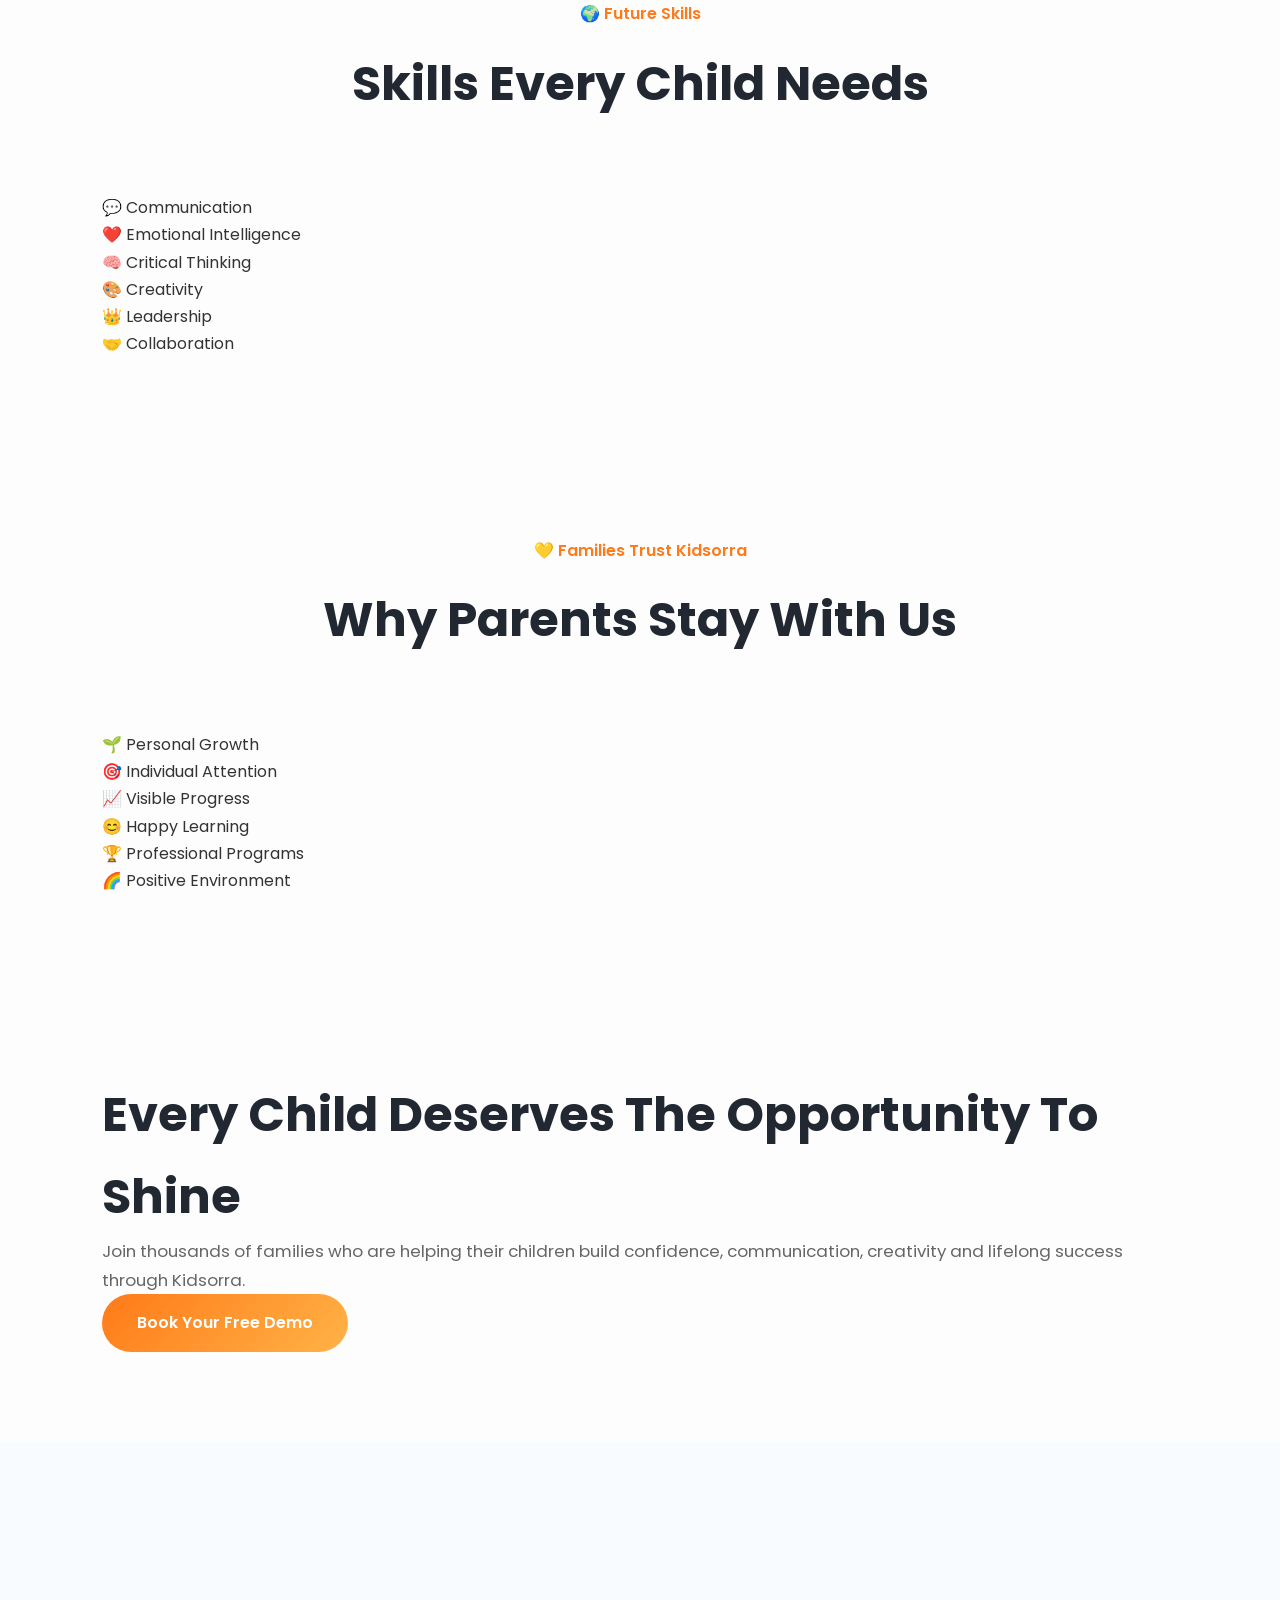
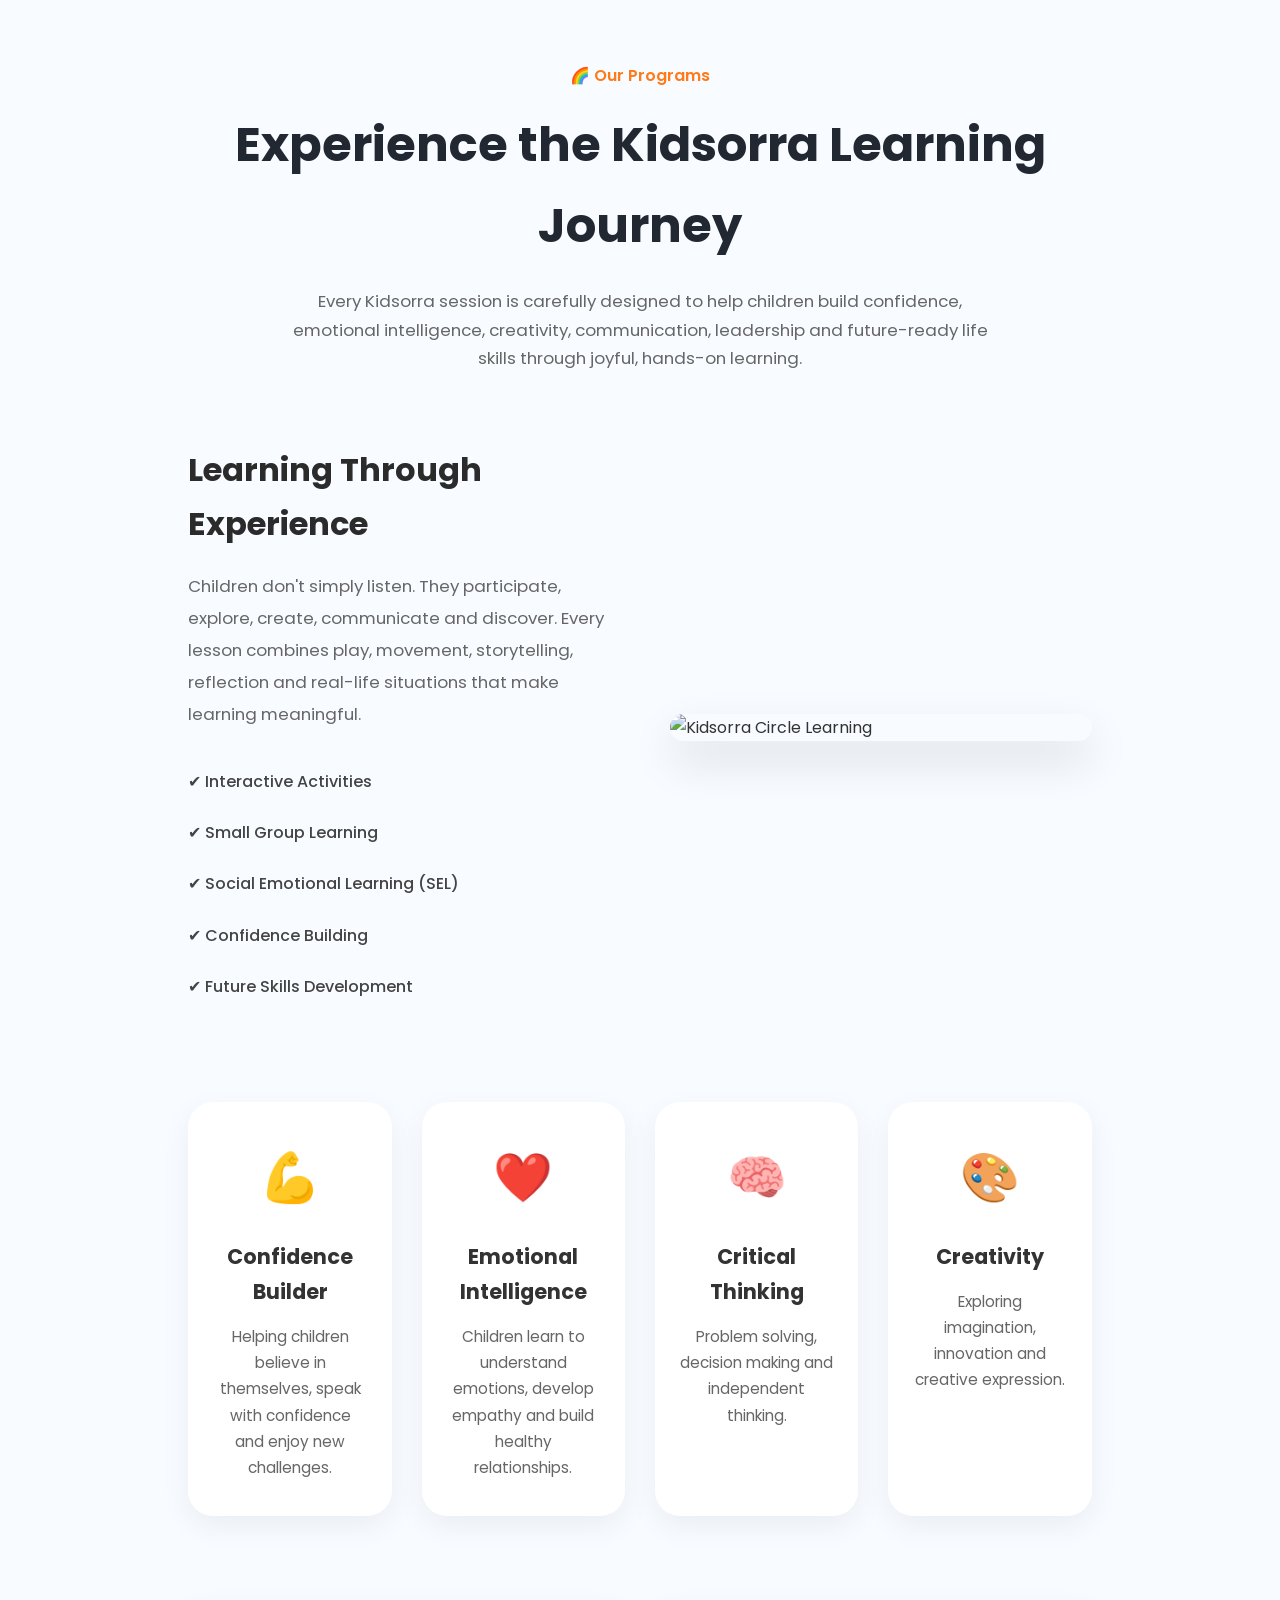
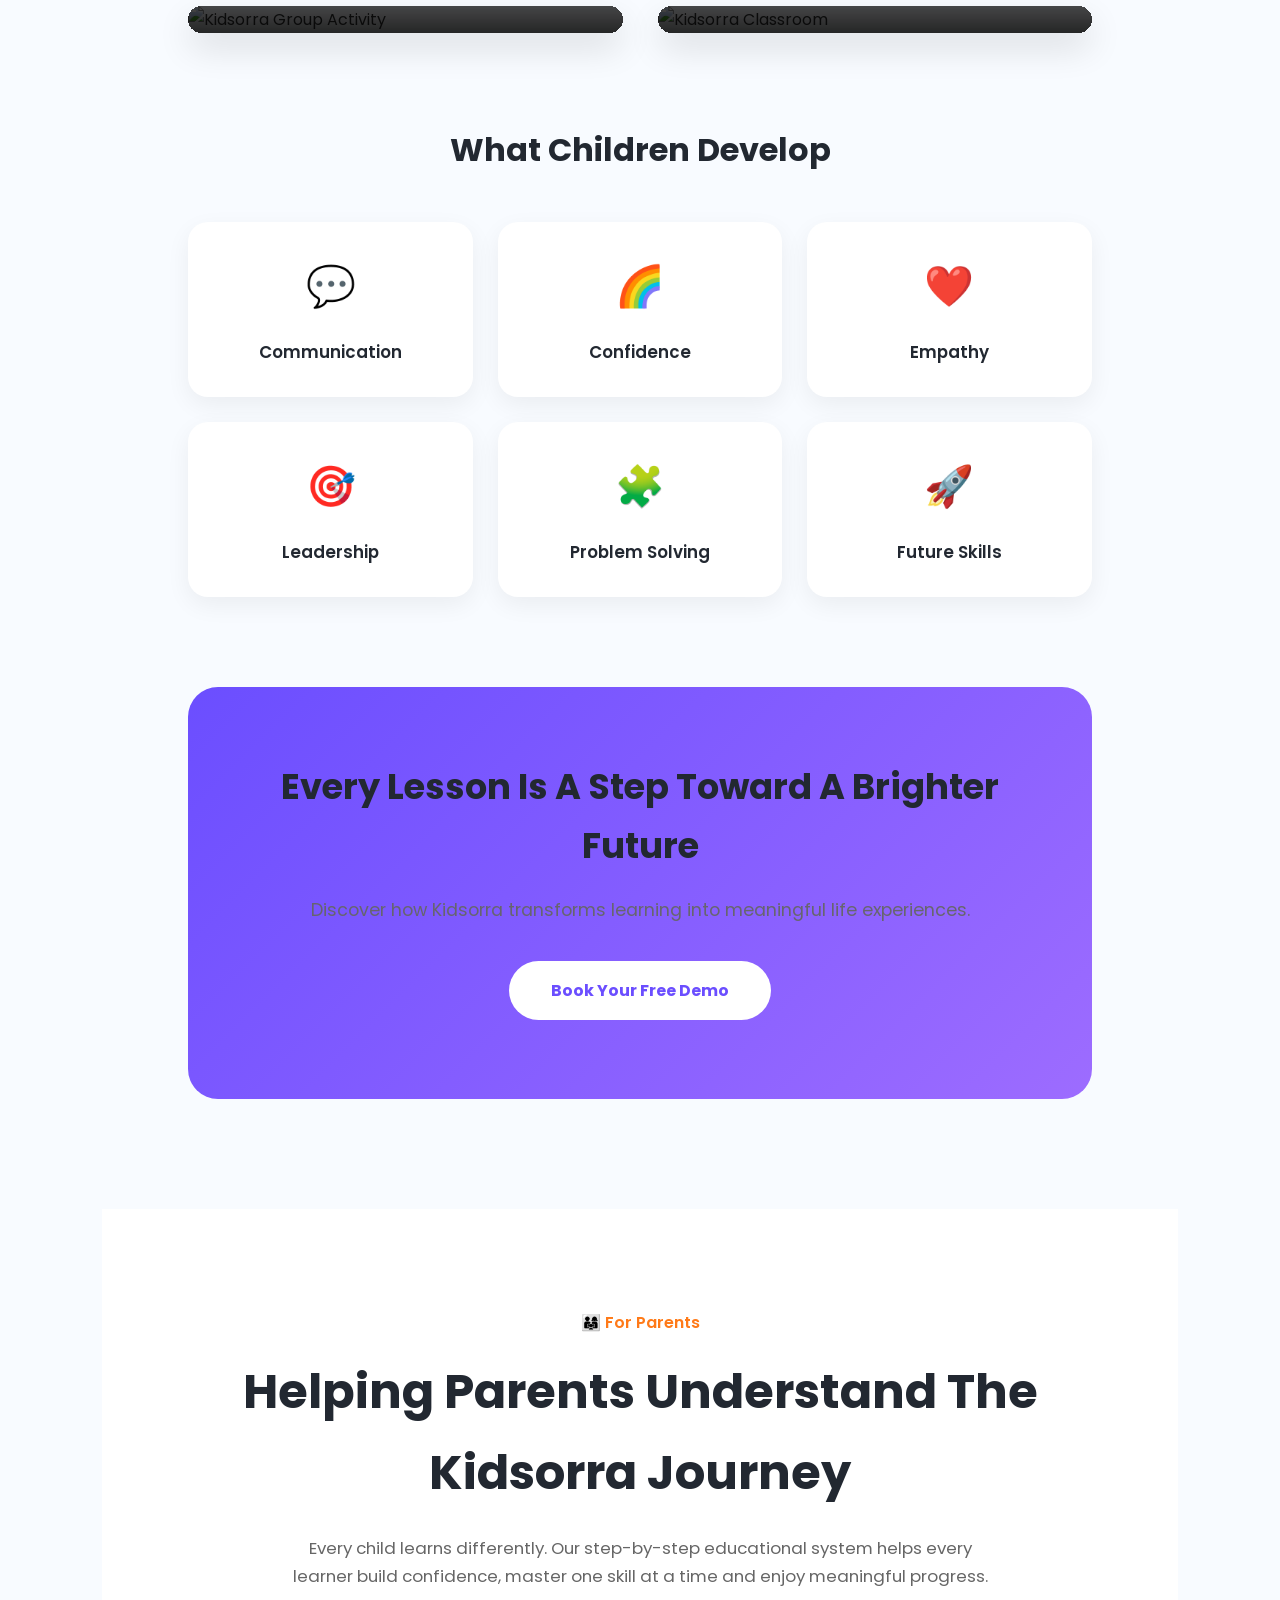
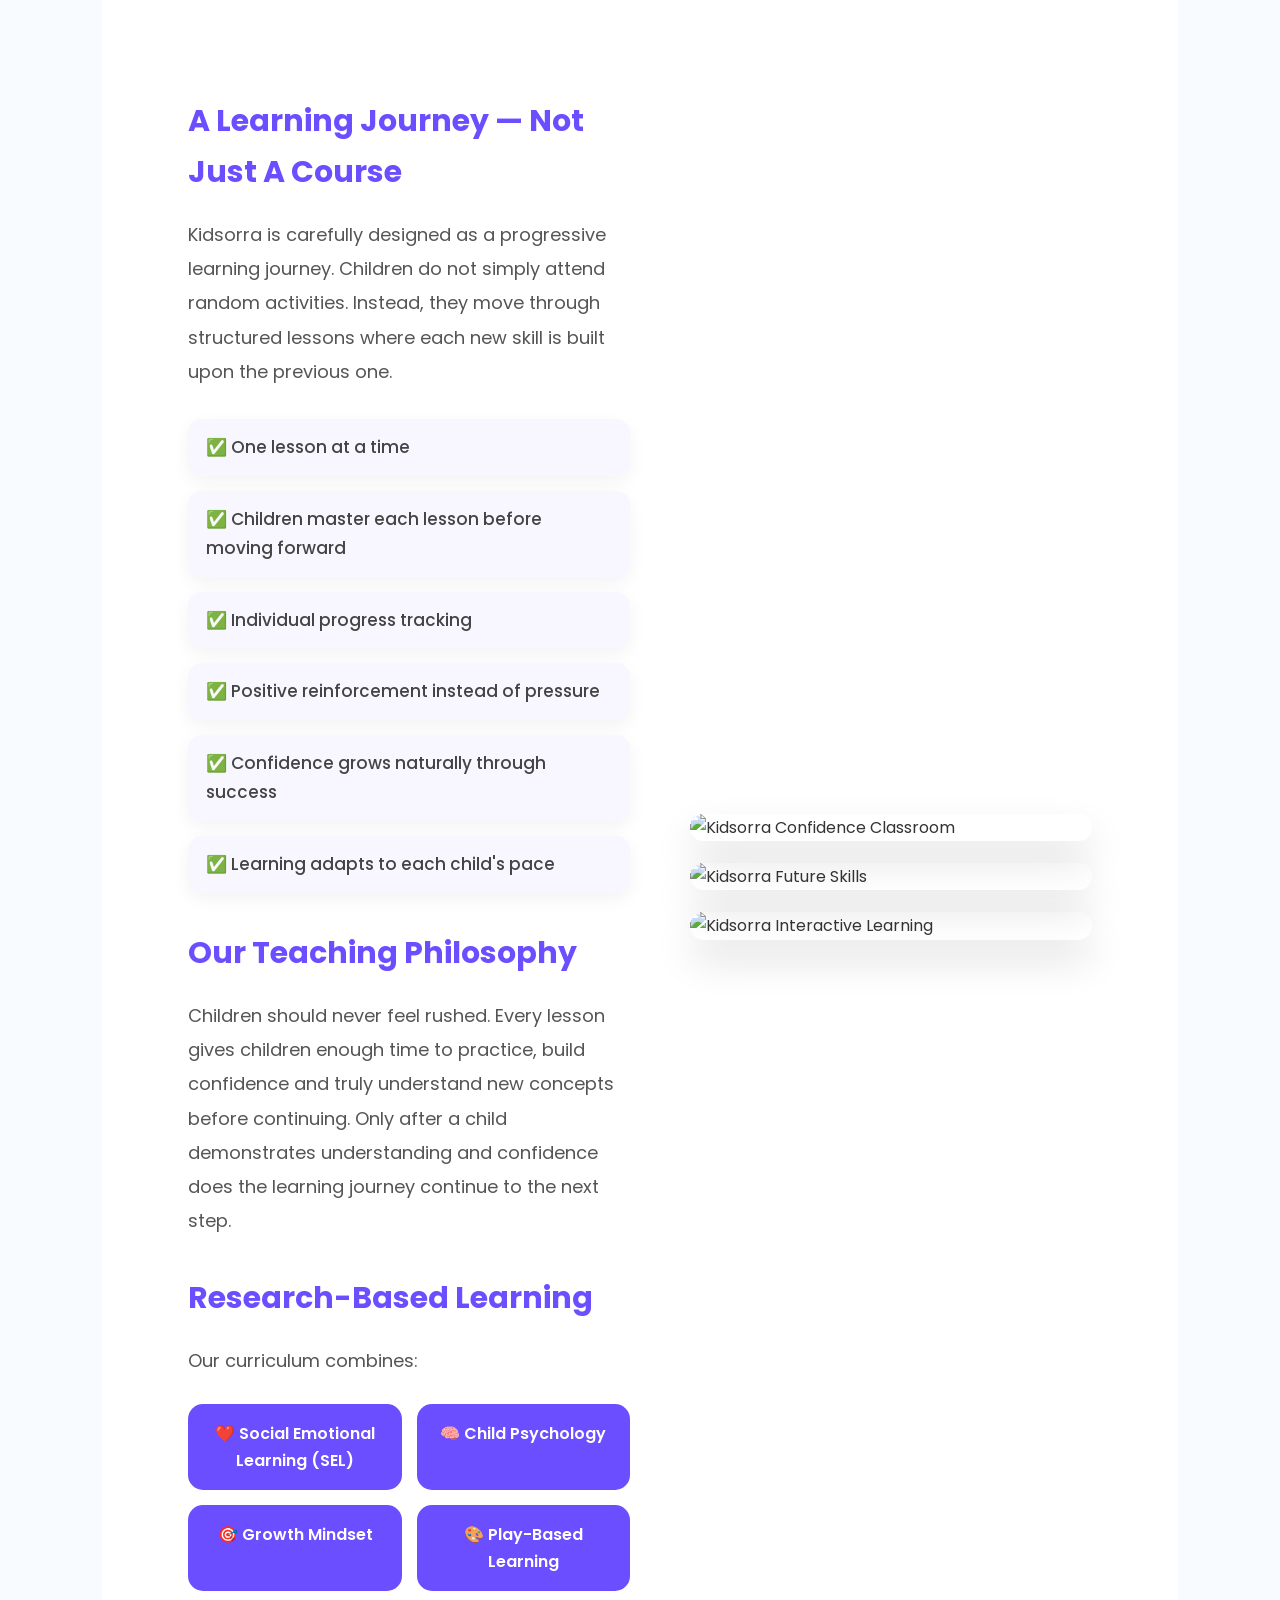
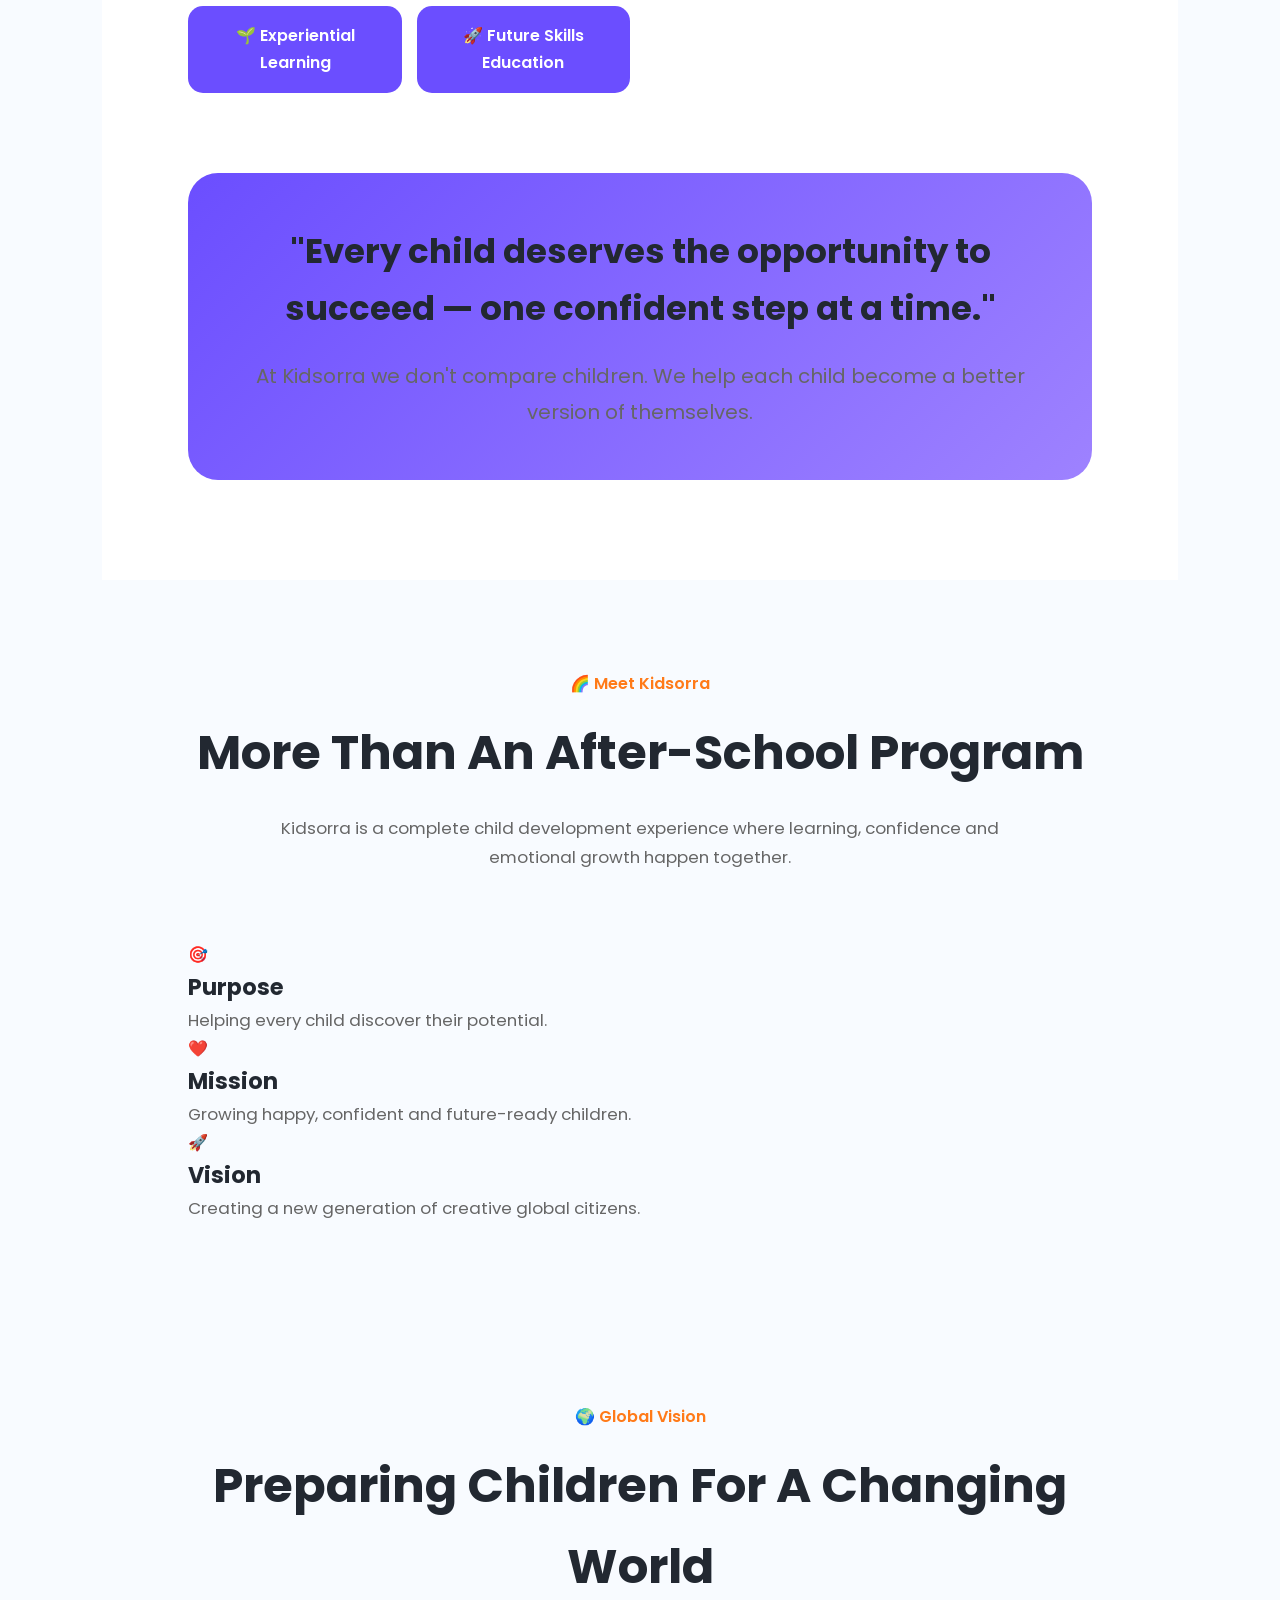
==== commit 75defb49: "Update index.html" ====
--- a/index.html
+++ b/index.html
@@ -2112,7 +2112,6 @@
 
 </section>
 
-
 <!-- =========================================
 RESOURCES
 ========================================= -->
@@ -2126,18 +2125,20 @@
         <h2>Articles for Parents & Educators</h2>
 
         <p>
-            Explore evidence-based articles about confidence, creativity,
-            critical thinking and emotional intelligence.
+            Explore evidence-based articles designed to help parents and educators
+            better understand children's confidence, critical thinking and lifelong learning.
         </p>
 
     </div>
 
     <div class="resources-grid">
 
+        <!-- Article 1 -->
+
         <article class="resource-card">
 
             <img src="images/resource-confidence.jpg"
-                 alt="Confidence Builder">
+                 alt="Confidence Activities">
 
             <div class="resource-content">
 
@@ -2150,9 +2151,44 @@
                 </h3>
 
                 <p>
-                    Discover how structured confidence-building experiences
-                    help children become more resilient, independent and ready
-                    for future challenges.
+                    Discover how structured confidence-building activities help children
+                    develop resilience, independence and a healthy sense of self without
+                    pressure or comparison.
+                </p>
+
+                <a href="article-confidence.html"
+                   class="btn-primary">
+
+                    Read Article →
+
+                </a>
+
+            </div>
+
+        </article>
+
+
+        <!-- Article 2 -->
+
+        <article class="resource-card">
+
+            <img src="images/resource-thinking.jpg"
+                 alt="Critical Thinking">
+
+            <div class="resource-content">
+
+                <span class="resource-category">
+                    Critical Thinking
+                </span>
+
+                <h3>
+                    Helping Children Think, Question and Discover
+                </h3>
+
+                <p>
+                    Learn why critical thinking is one of the most valuable future skills
+                    and how playful learning experiences help children become thoughtful,
+                    curious and confident problem solvers.
                 </p>
 
                 <a href="article-confidence-builder.html"
@@ -2169,6 +2205,8 @@
     </div>
 
 </section>
+
+  
   
 <!-- ================= PREMIUM FAQ ================= -->
 
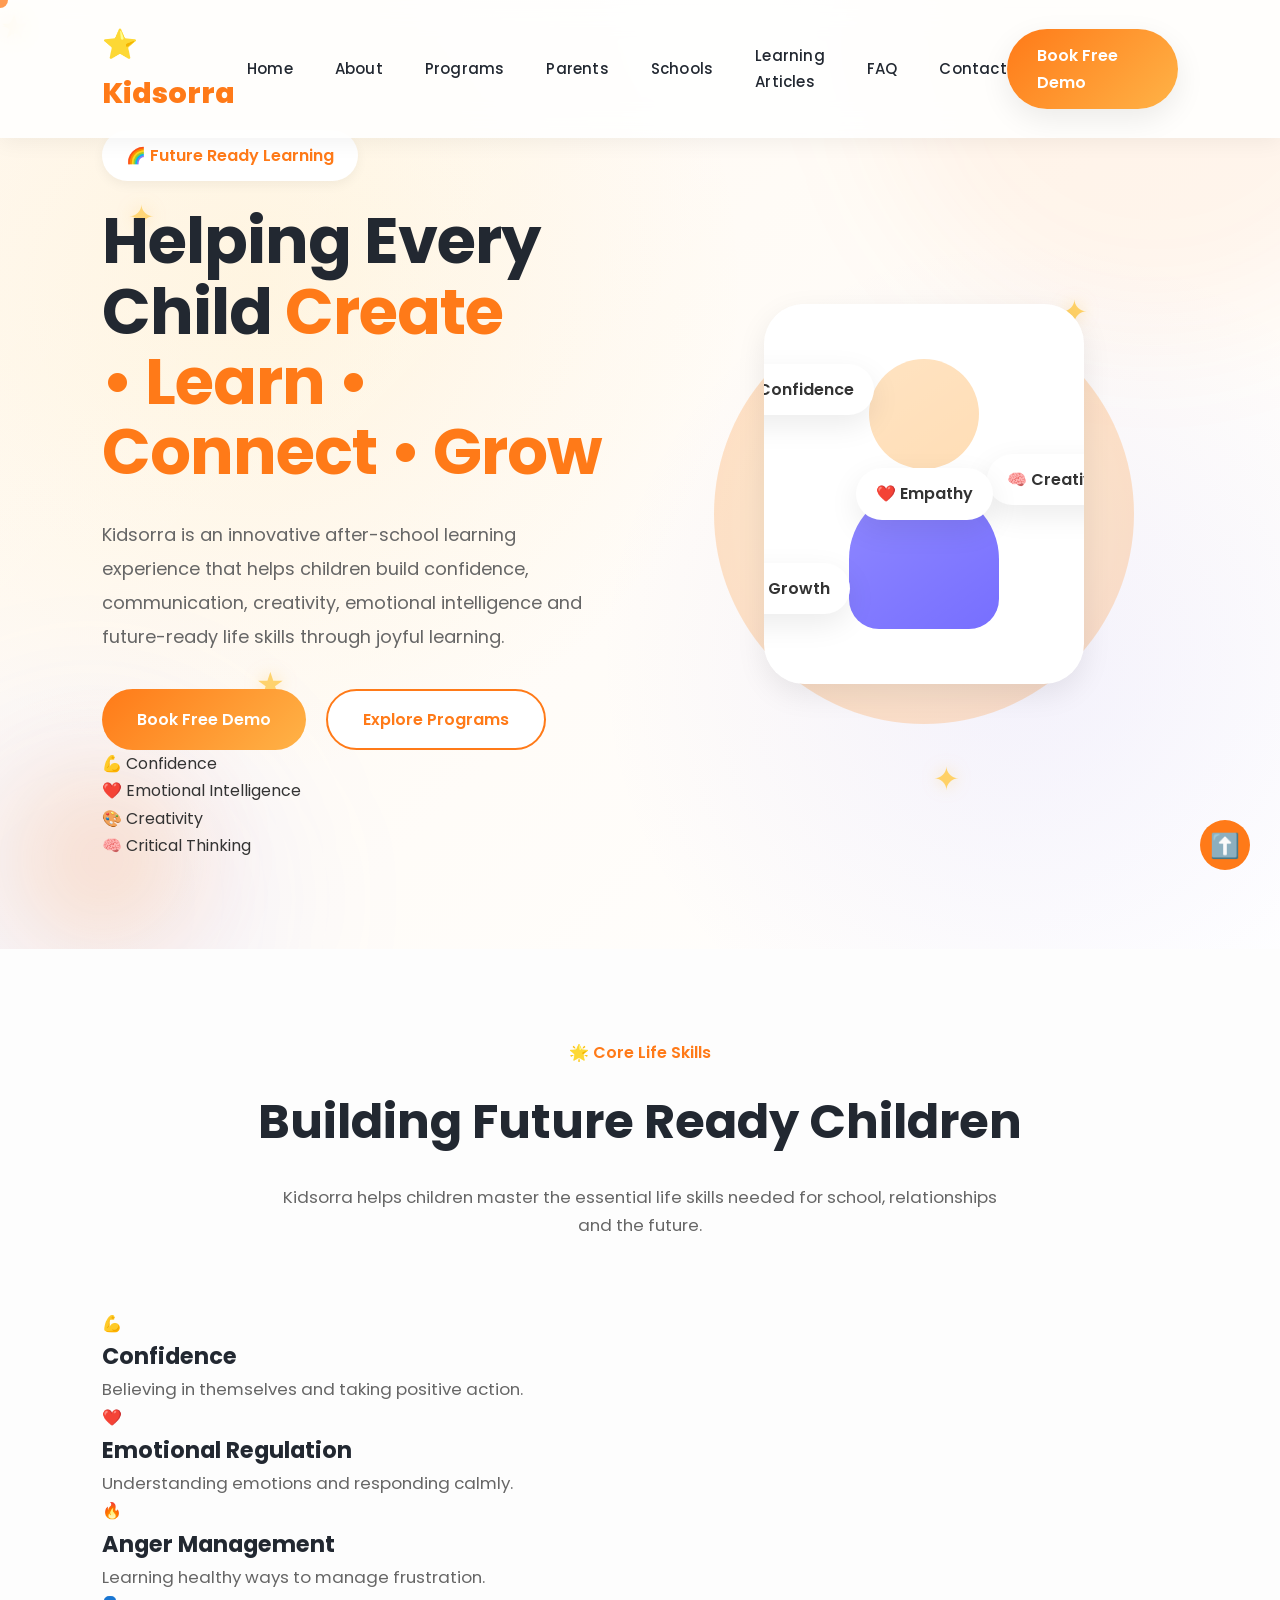
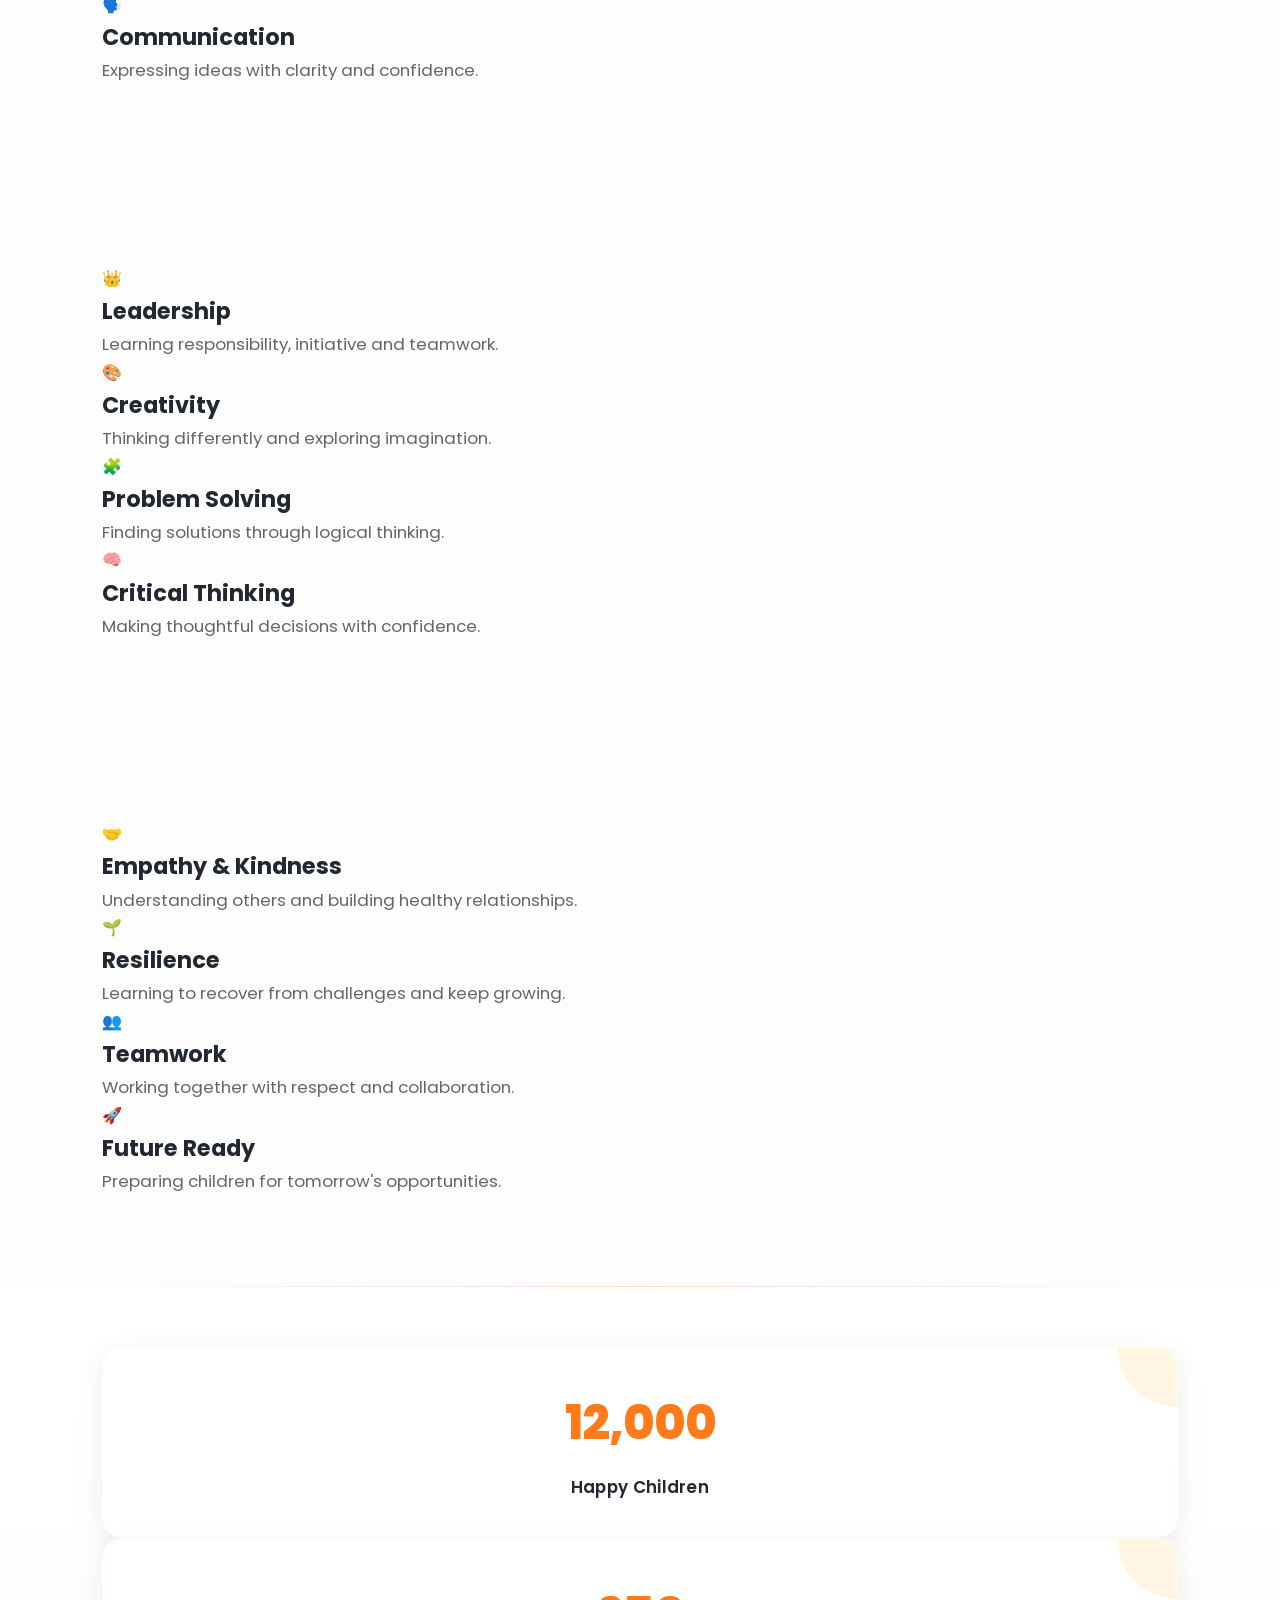
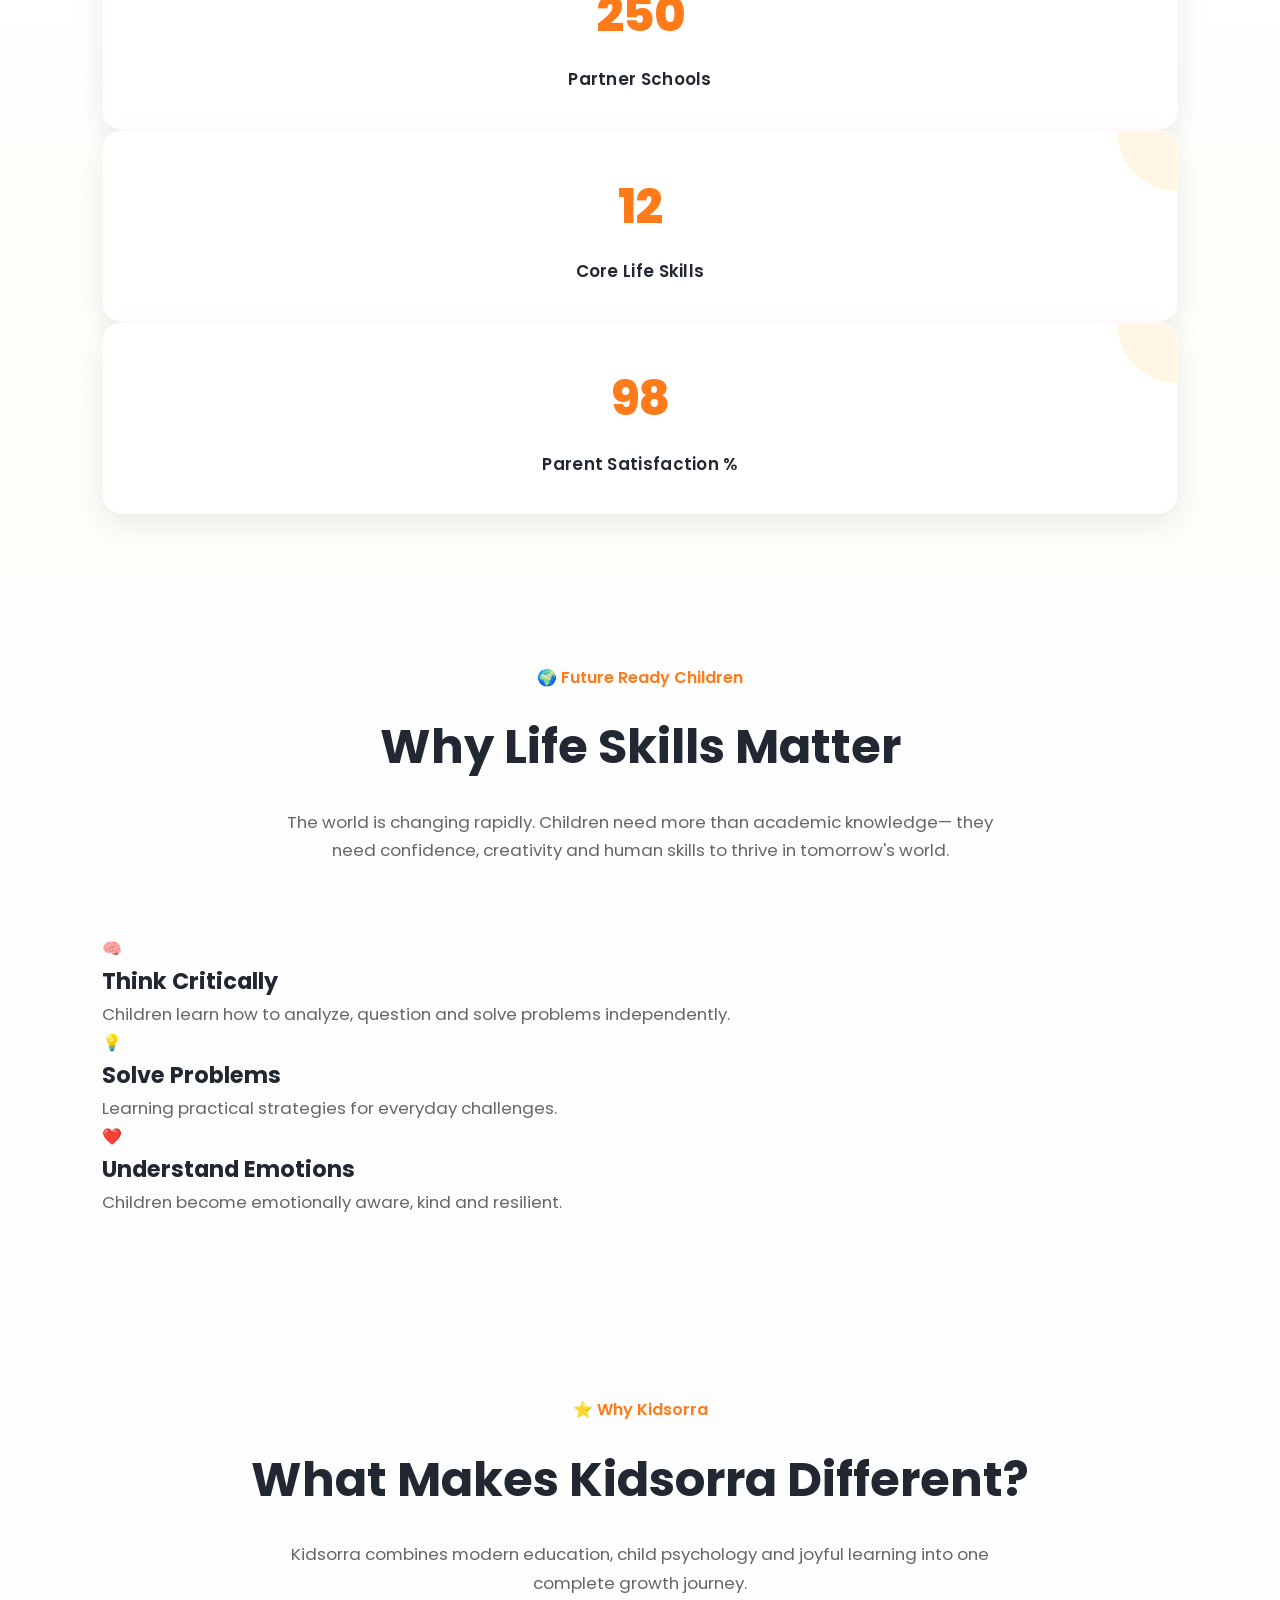
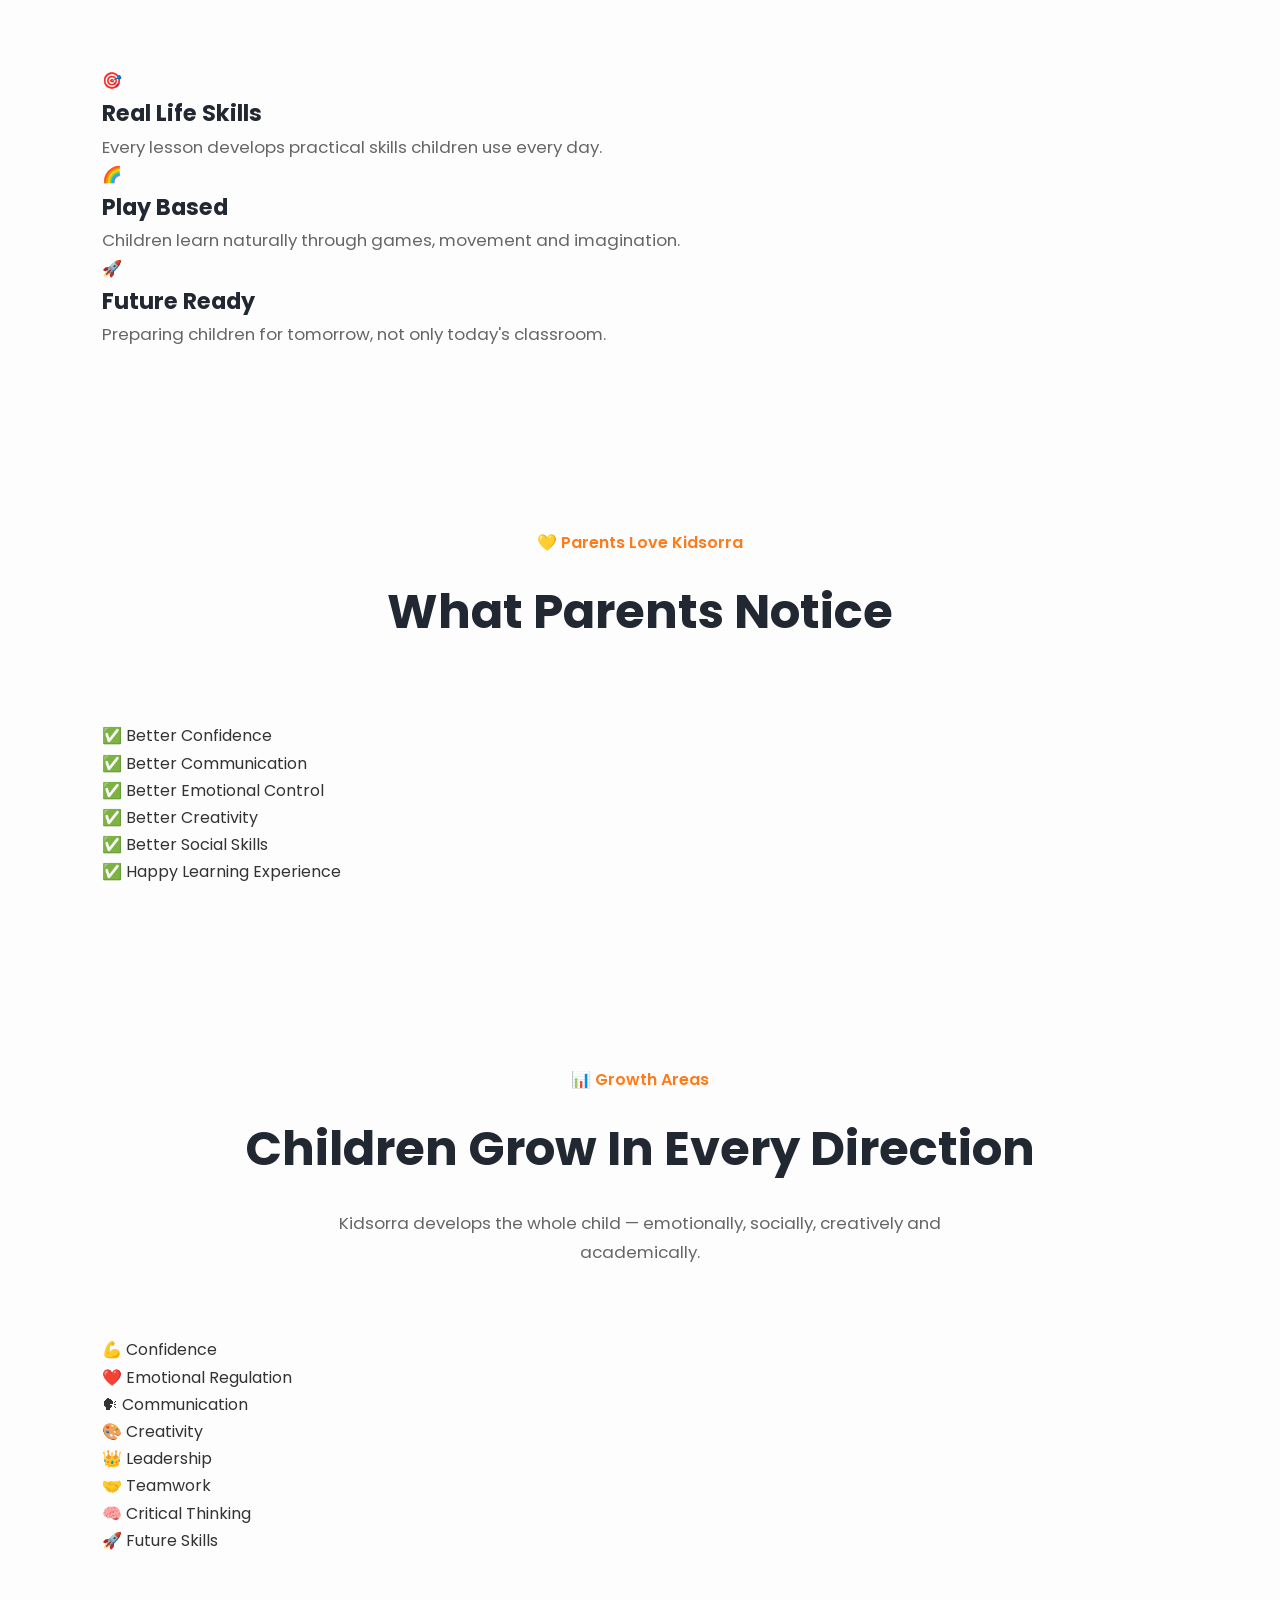
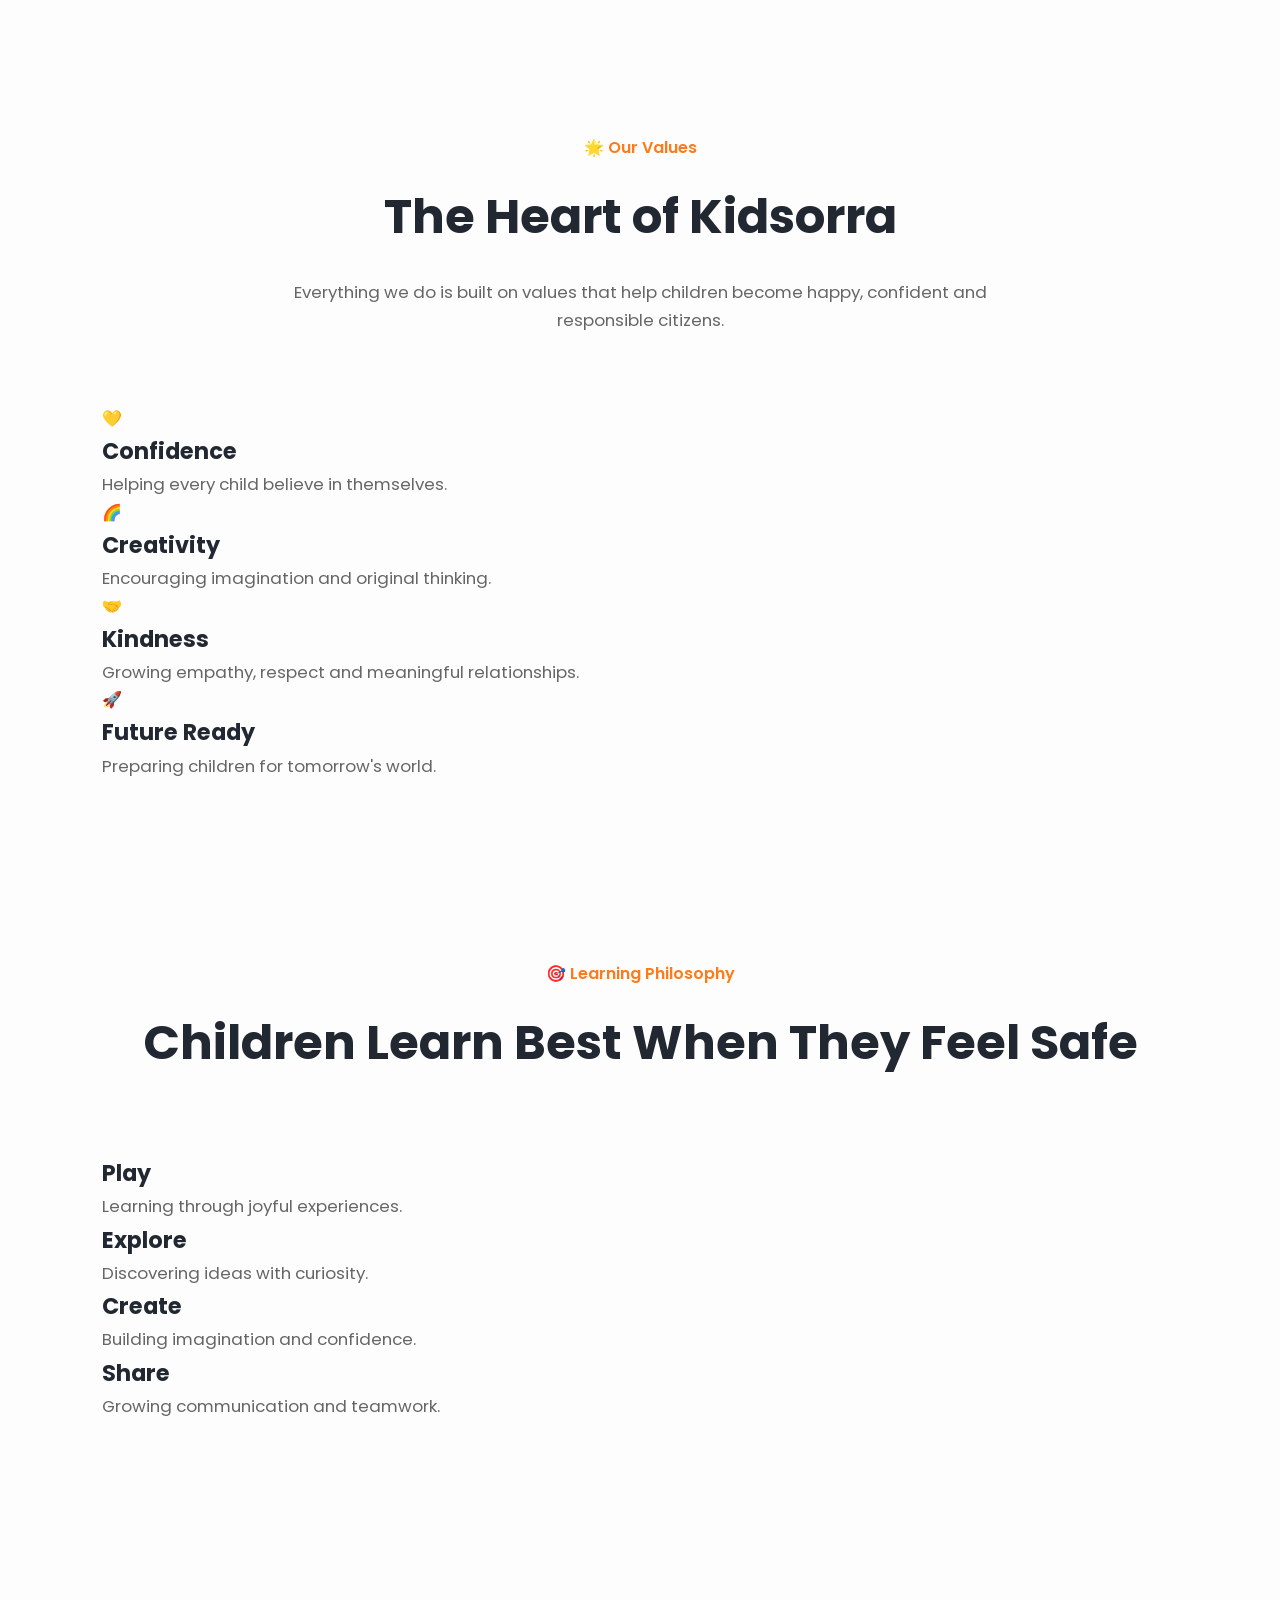
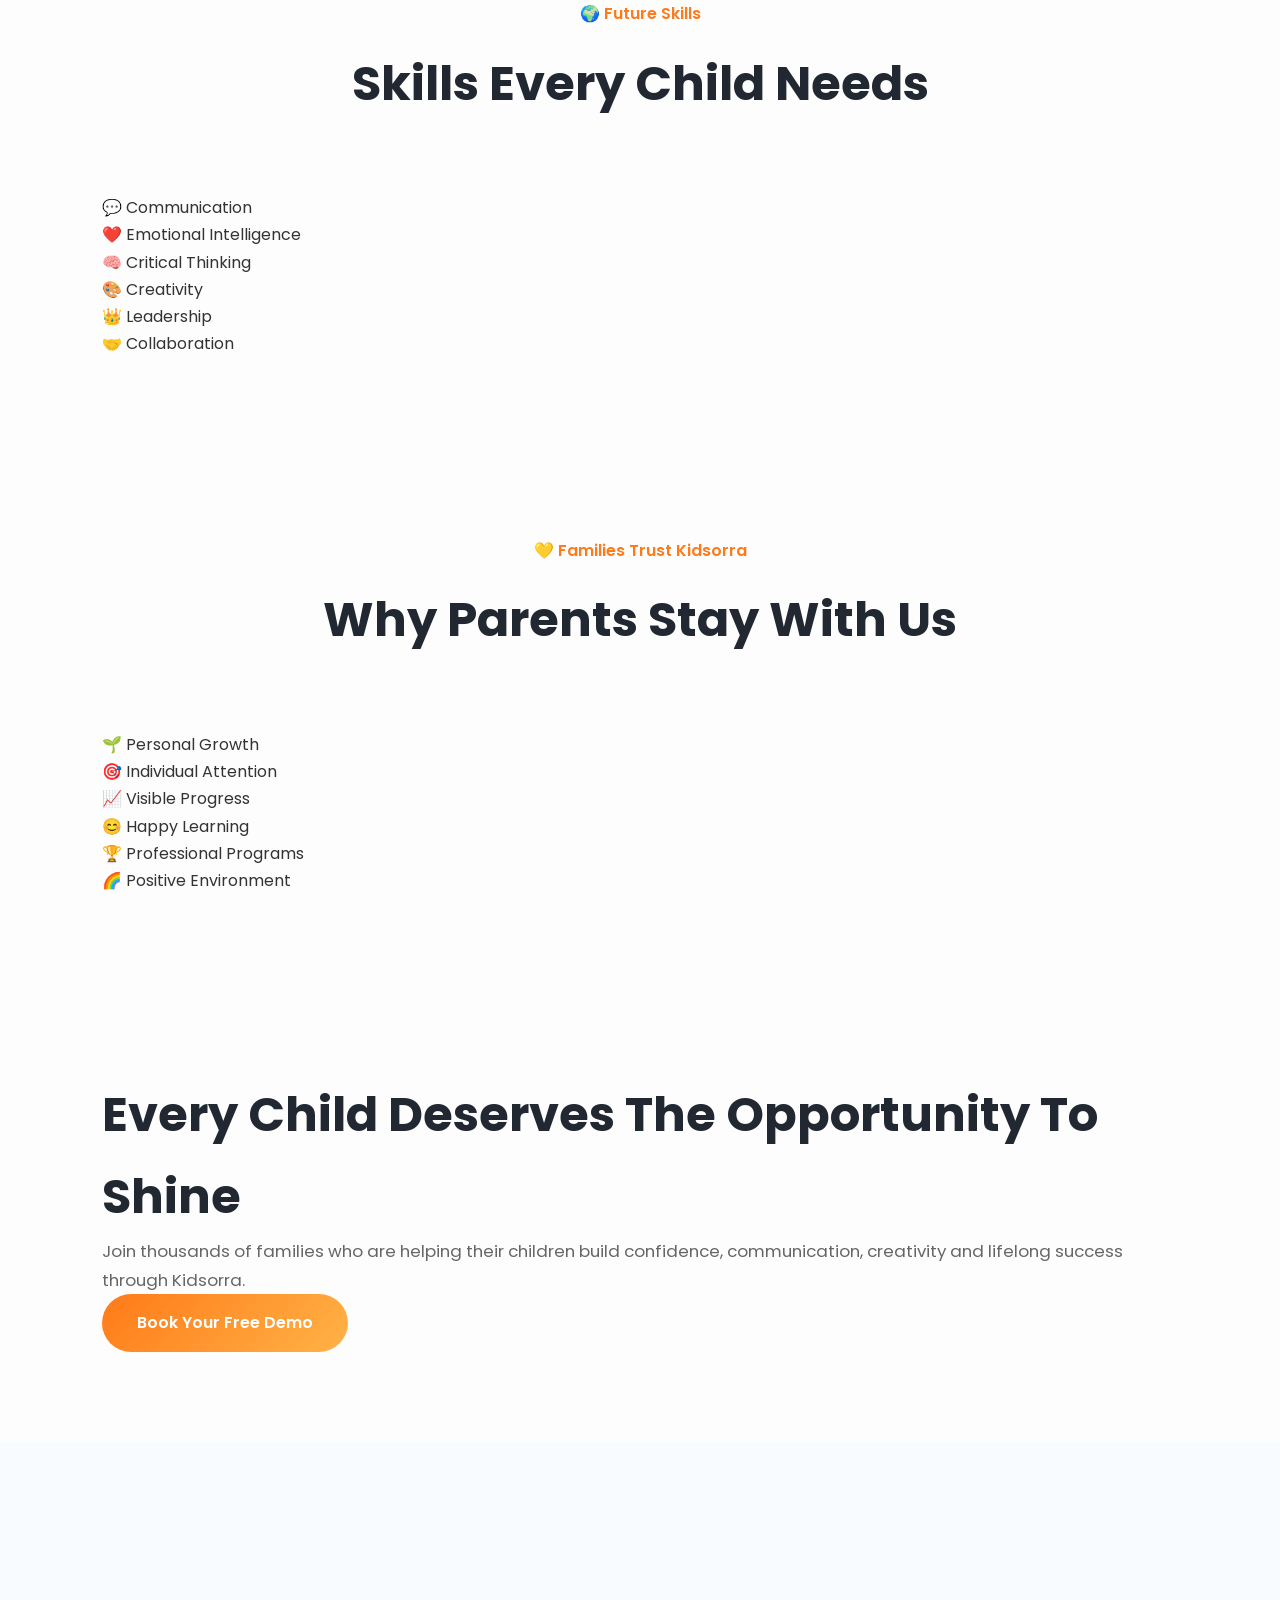
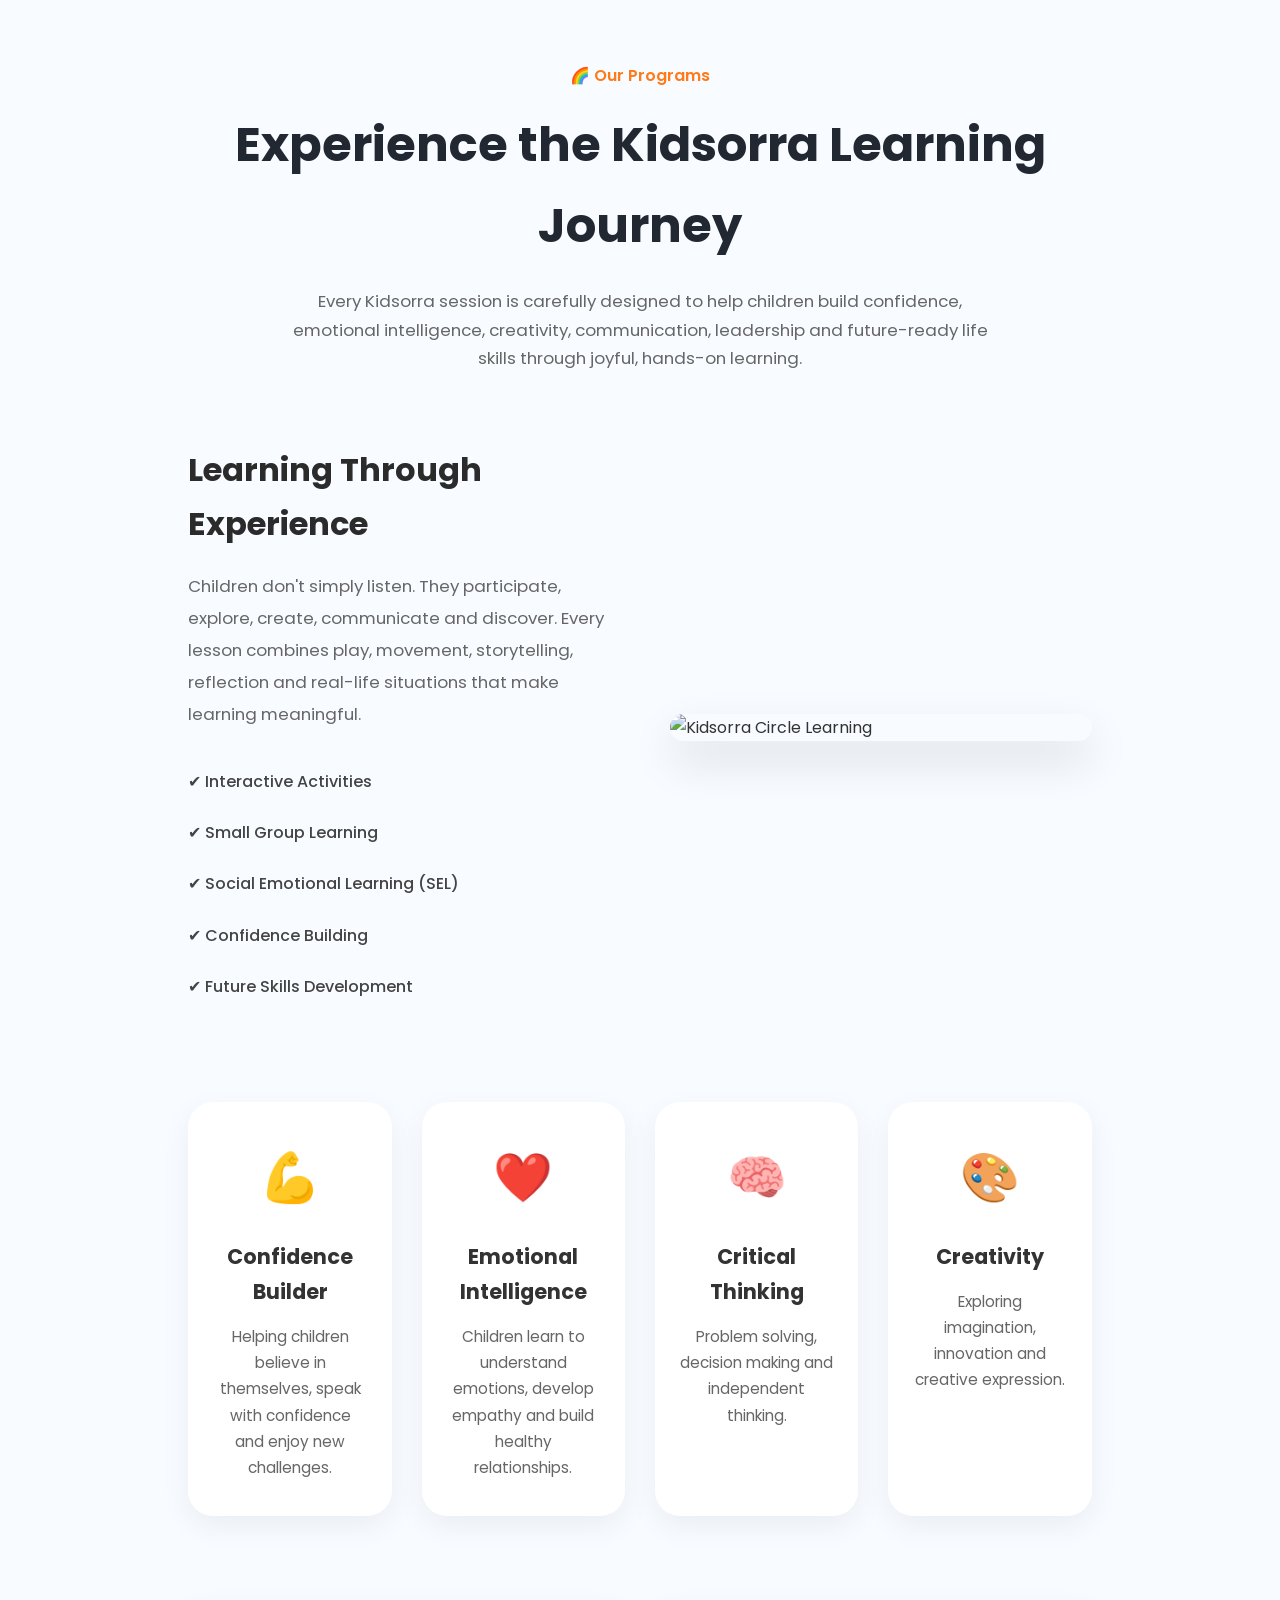
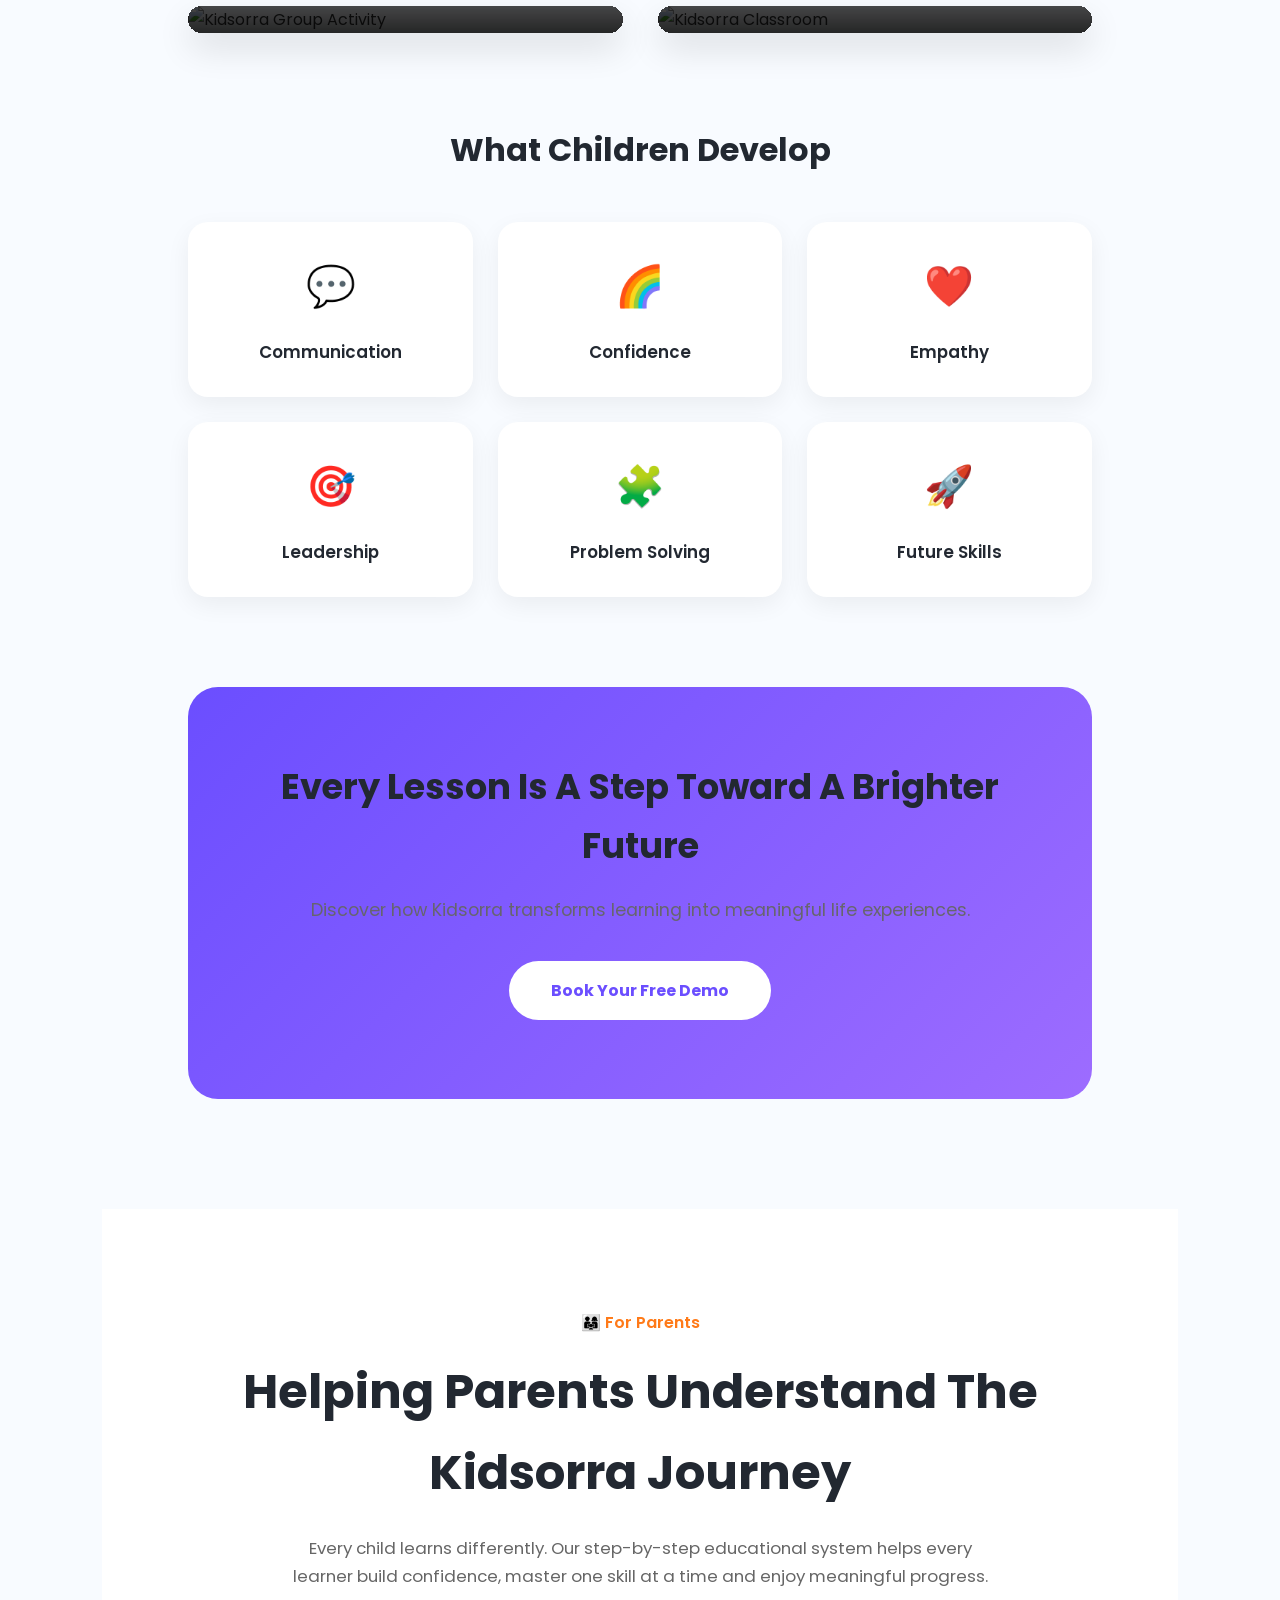
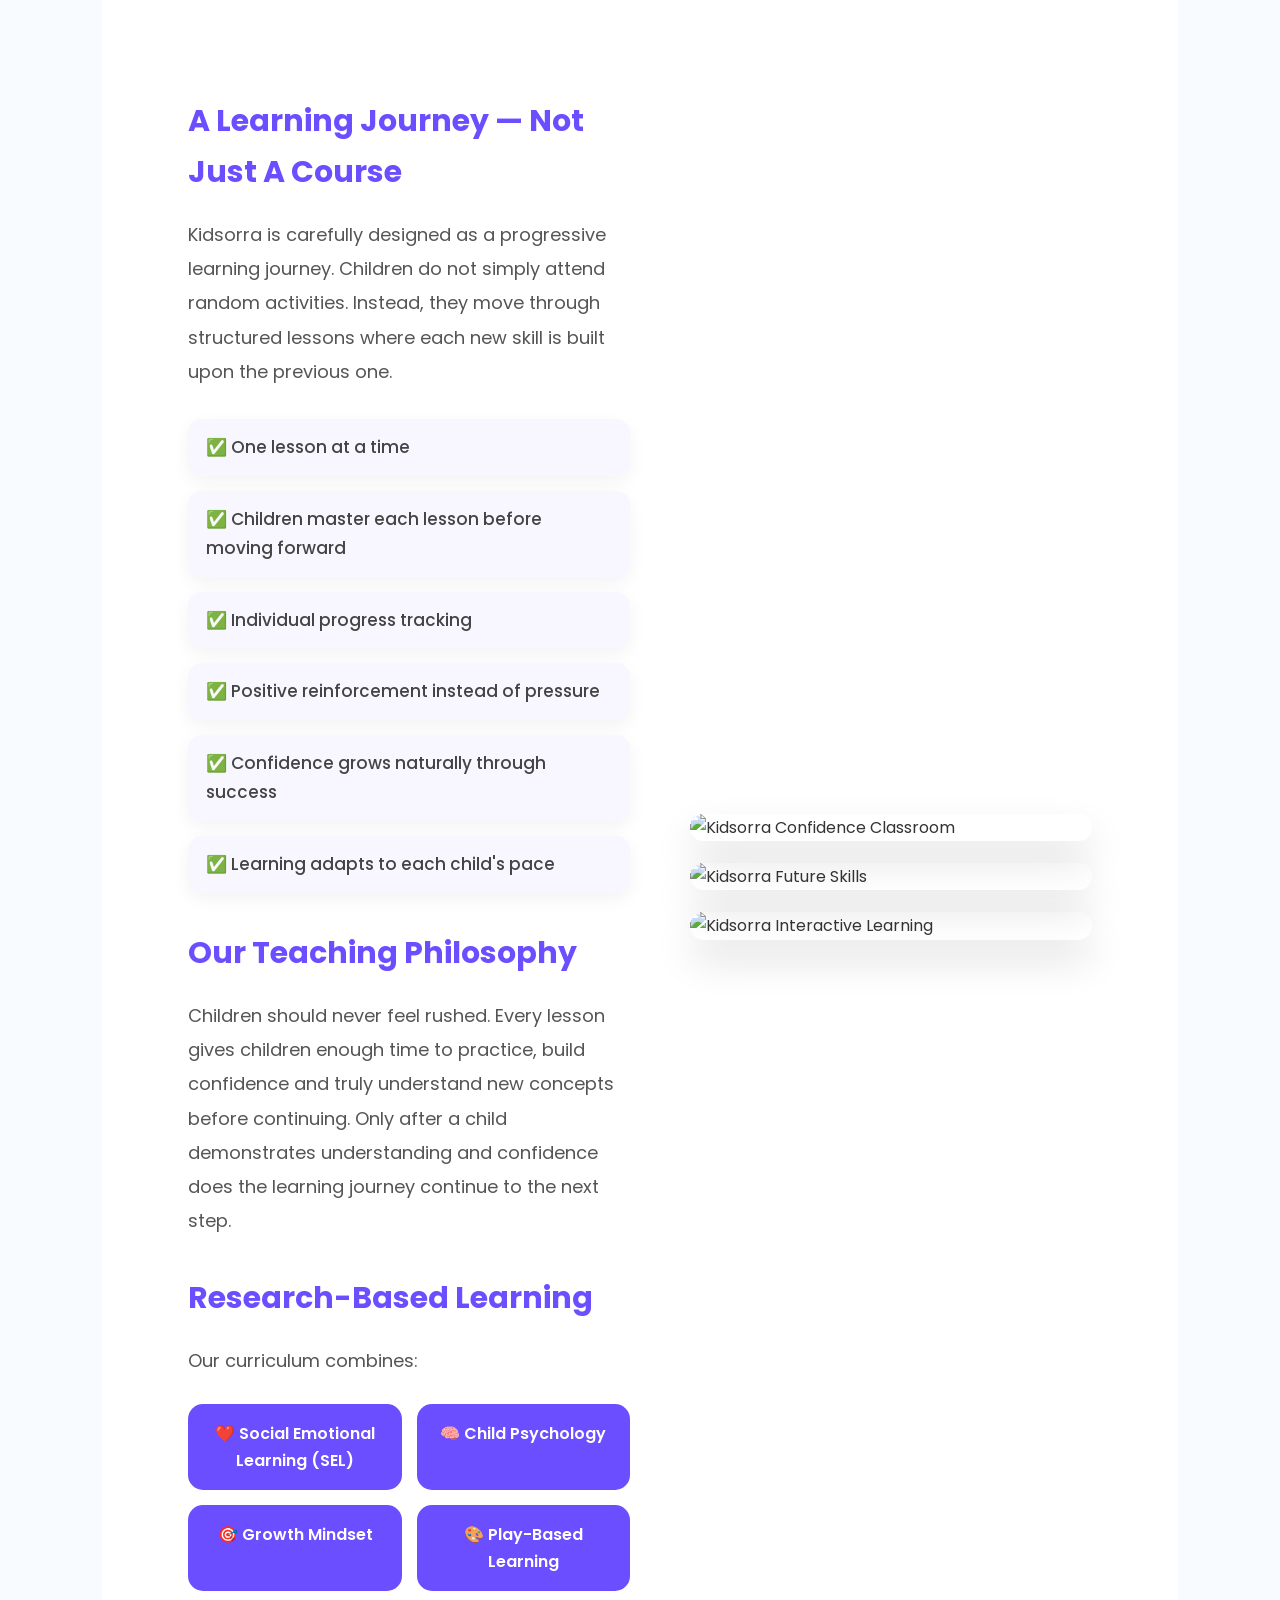
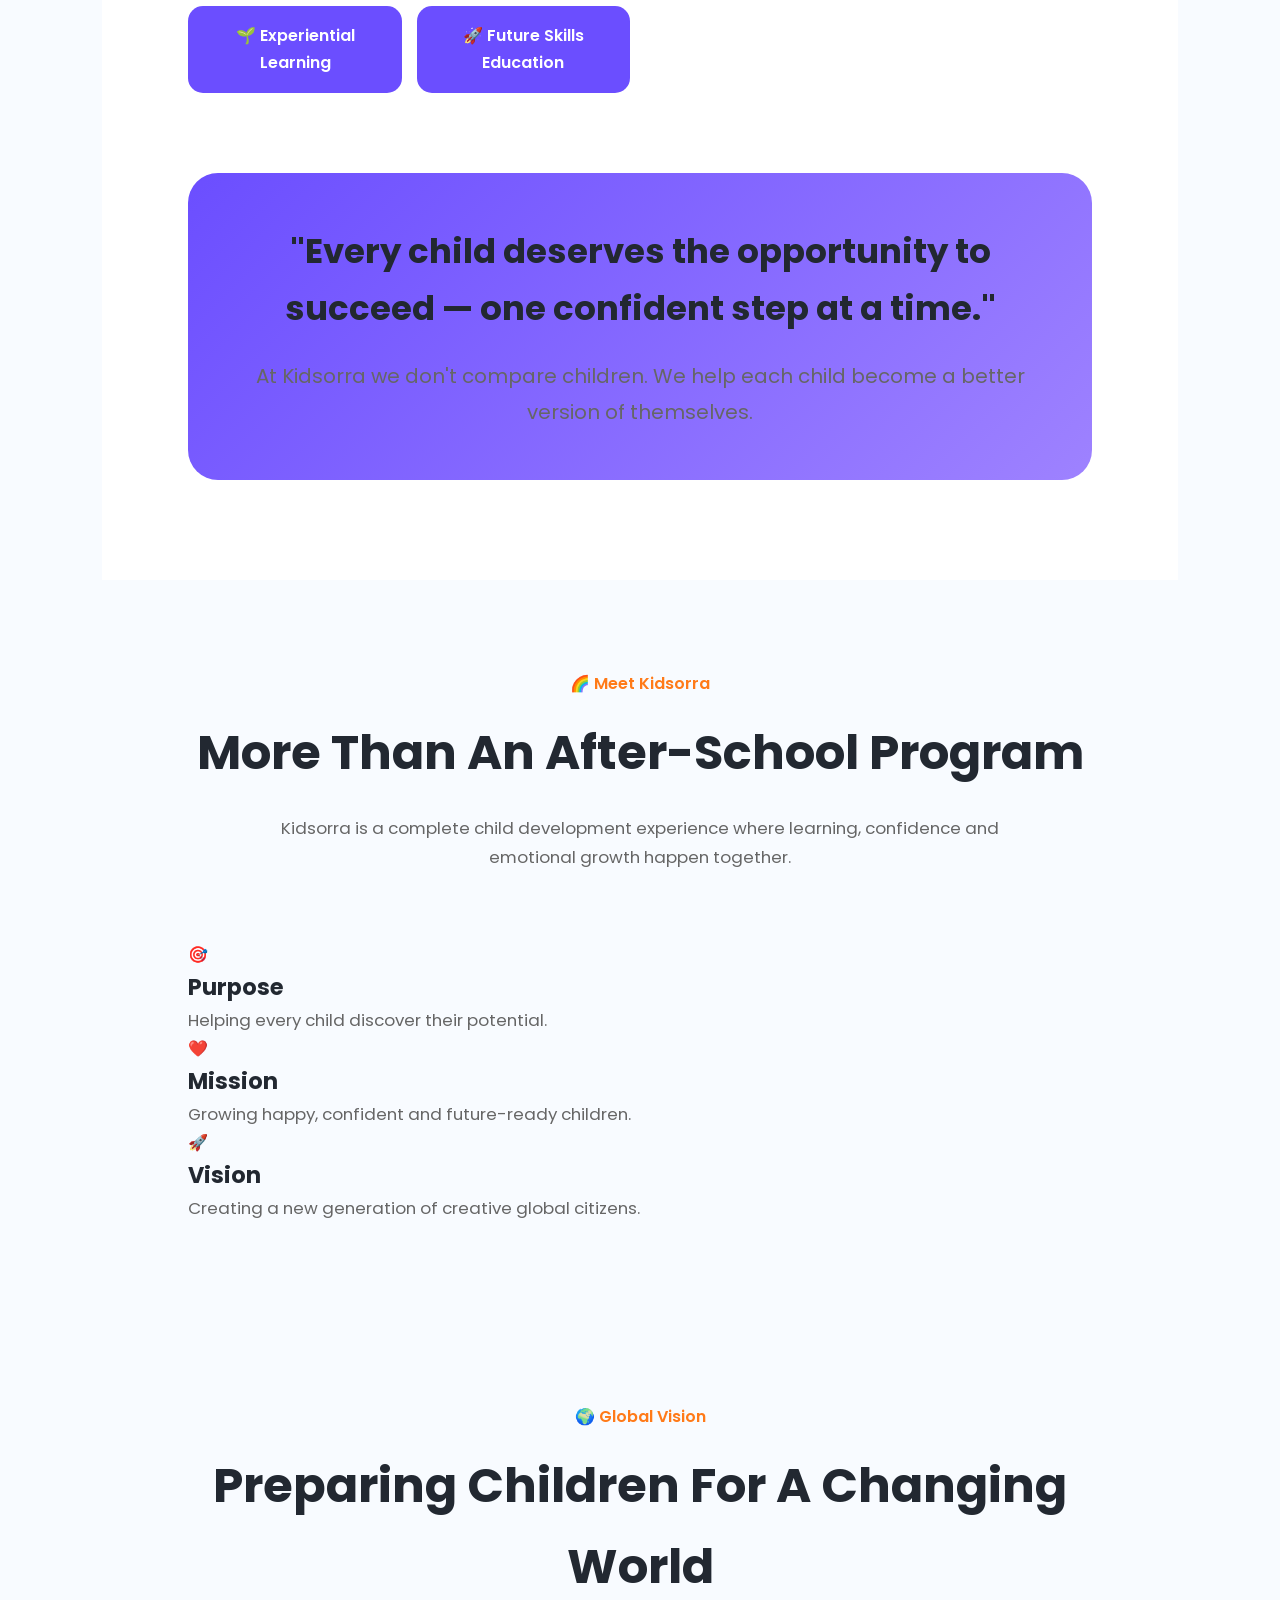
==== commit ce58e898: "Update index.html" ====
--- a/index.html
+++ b/index.html
@@ -361,46 +361,49 @@
 
 <header>
 
-<nav class="navbar">
-
-<div class="logo">
-⭐ Kidsorra
-</div>
-
-<ul class="nav-links">
-
-<li><a href="#home">Home</a></li>
-
-<li><a href="#about">About</a></li>
-
-<li><a href="#programs">Programs</a></li>
-
-<li><a href="#parents">Parents</a></li>
-
-<li><a href="#schools">Schools</a></li>
-
-<li><a href="#resources">Resources</a></li>
-
-<li><a href="#faq">FAQ</a></li>
-
-<li><a href="#contact">Contact</a></li>
-
-</ul>
-
-<button class="demo-btn">
-Book Free Demo
-</button>
-
-<div class="menu-toggle">
-☰
-</div>
-
-<div class="mobile-menu-overlay"></div>
-
-</nav>
+    <nav class="navbar">
+
+        <!-- Logo -->
+        <div class="logo">
+            ⭐ Kidsorra
+        </div>
+
+        <!-- Navigation -->
+        <ul class="nav-links">
+
+            <li><a href="#home">Home</a></li>
+
+            <li><a href="#about">About</a></li>
+
+            <li><a href="#programs">Programs</a></li>
+
+            <li><a href="#parents">Parents</a></li>
+
+            <li><a href="#schools">Schools</a></li>
+
+            <li><a href="#resources">Learning Articles</a></li>
+
+            <li><a href="#faq">FAQ</a></li>
+
+            <li><a href="#contact">Contact</a></li>
+
+        </ul>
+
+        <!-- CTA -->
+        <a href="#booking" class="demo-btn">
+            Book Free Demo
+        </a>
+
+        <!-- Mobile Menu -->
+        <div class="menu-toggle">
+            ☰
+        </div>
+
+        <div class="mobile-menu-overlay"></div>
+
+    </nav>
 
 </header>
-
   <!-- =========================================
 HERO
 ========================================= -->
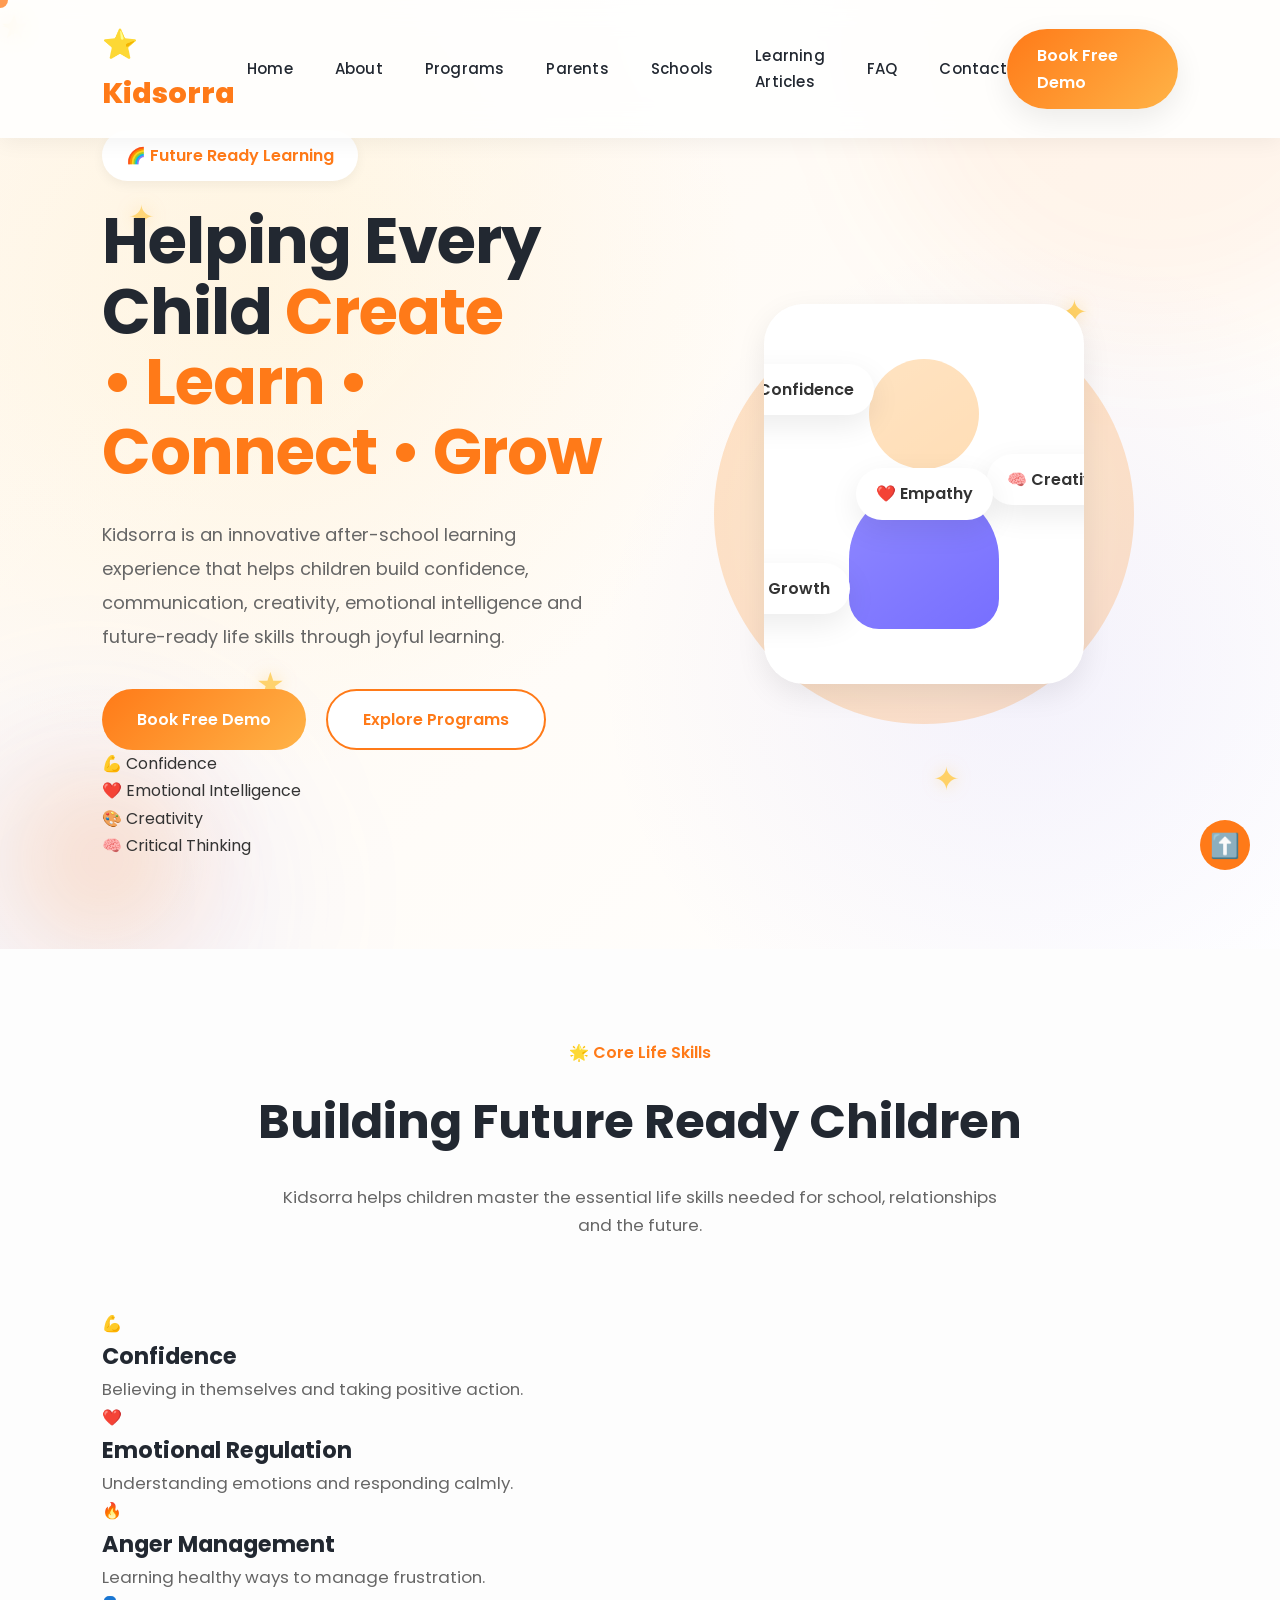
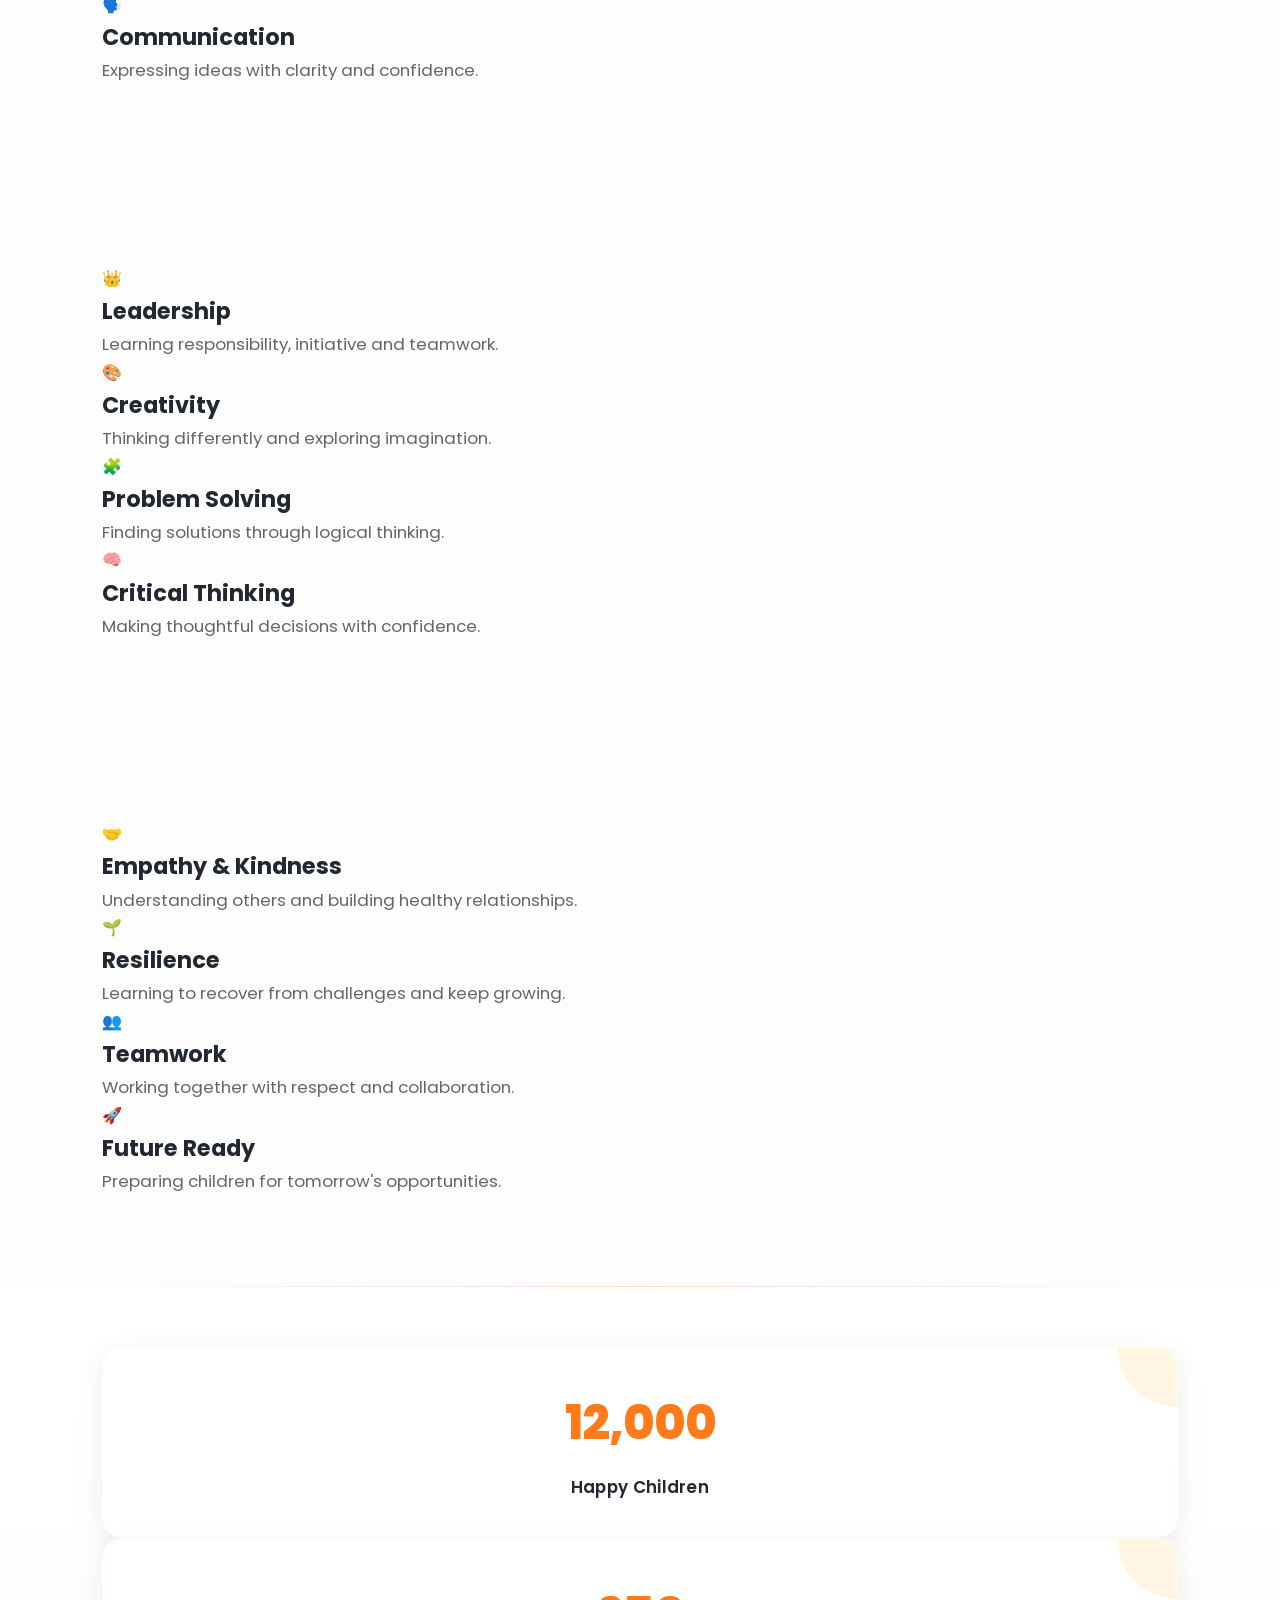
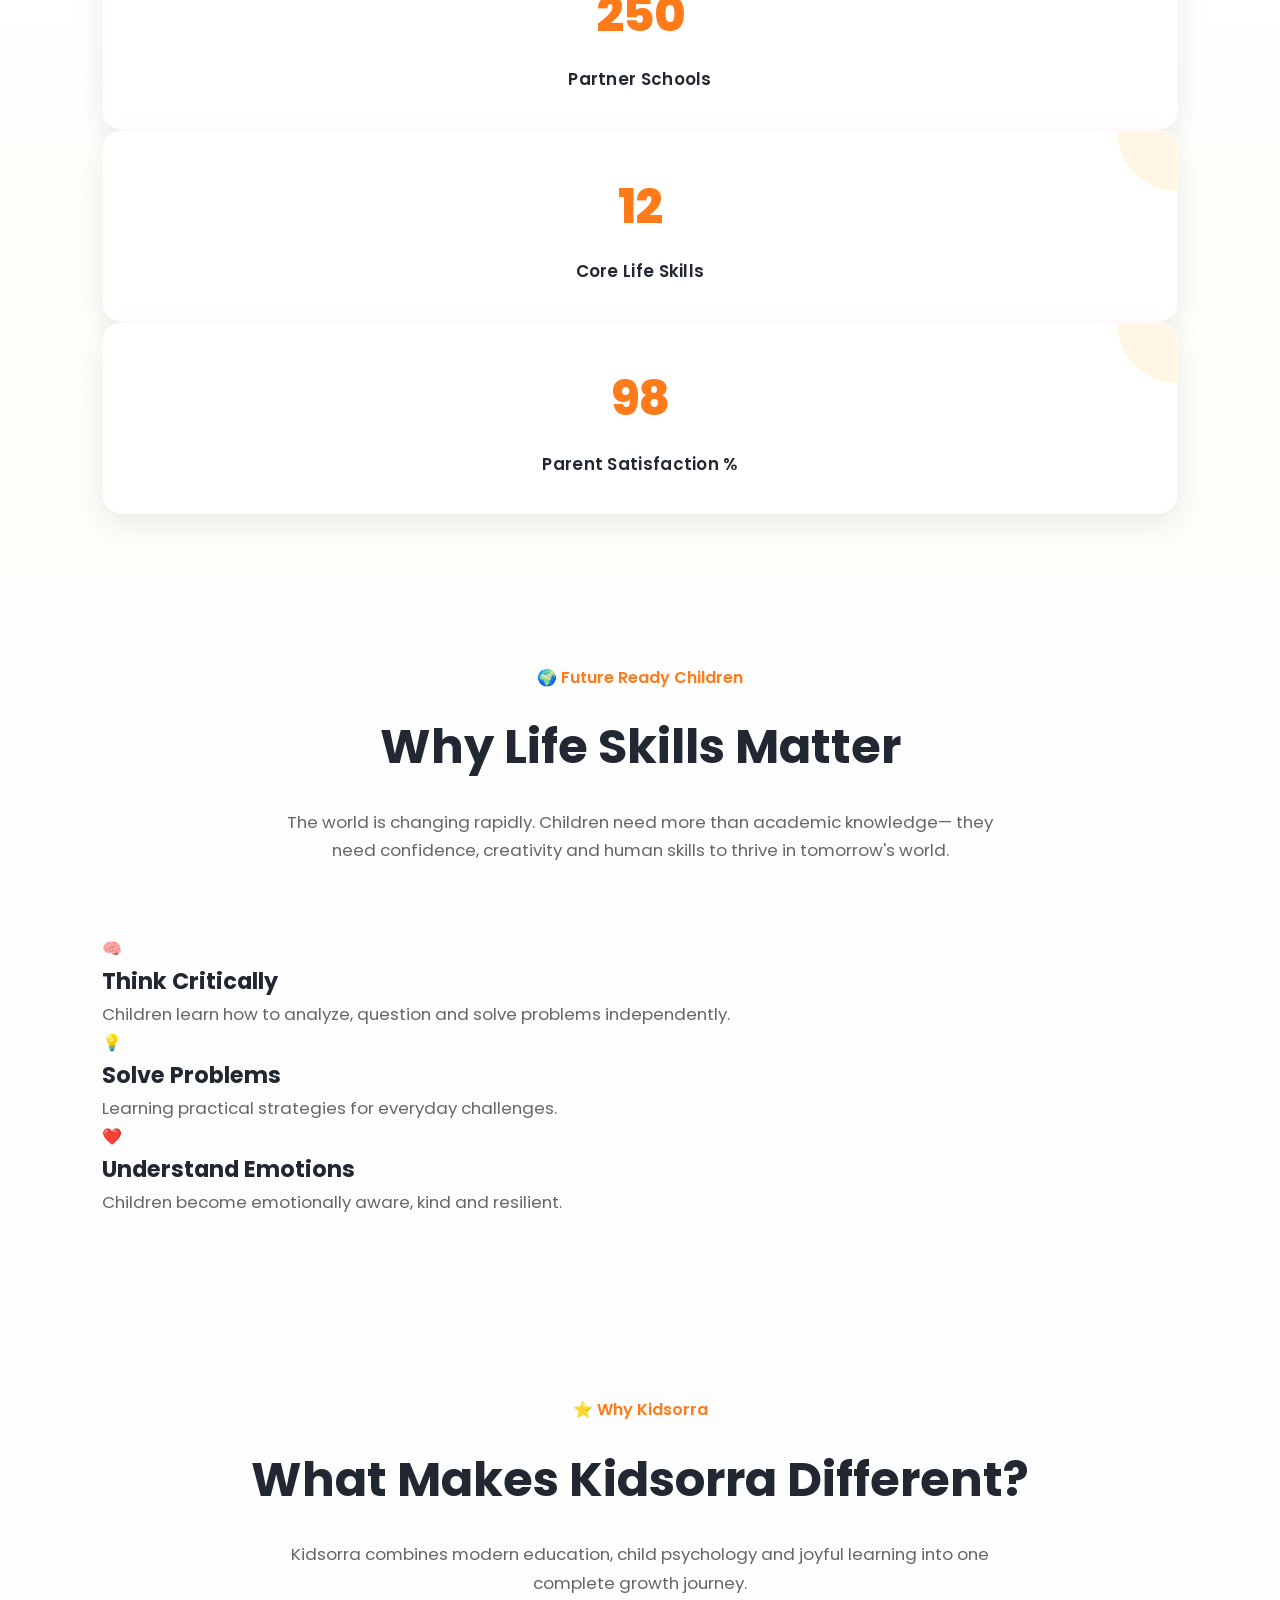
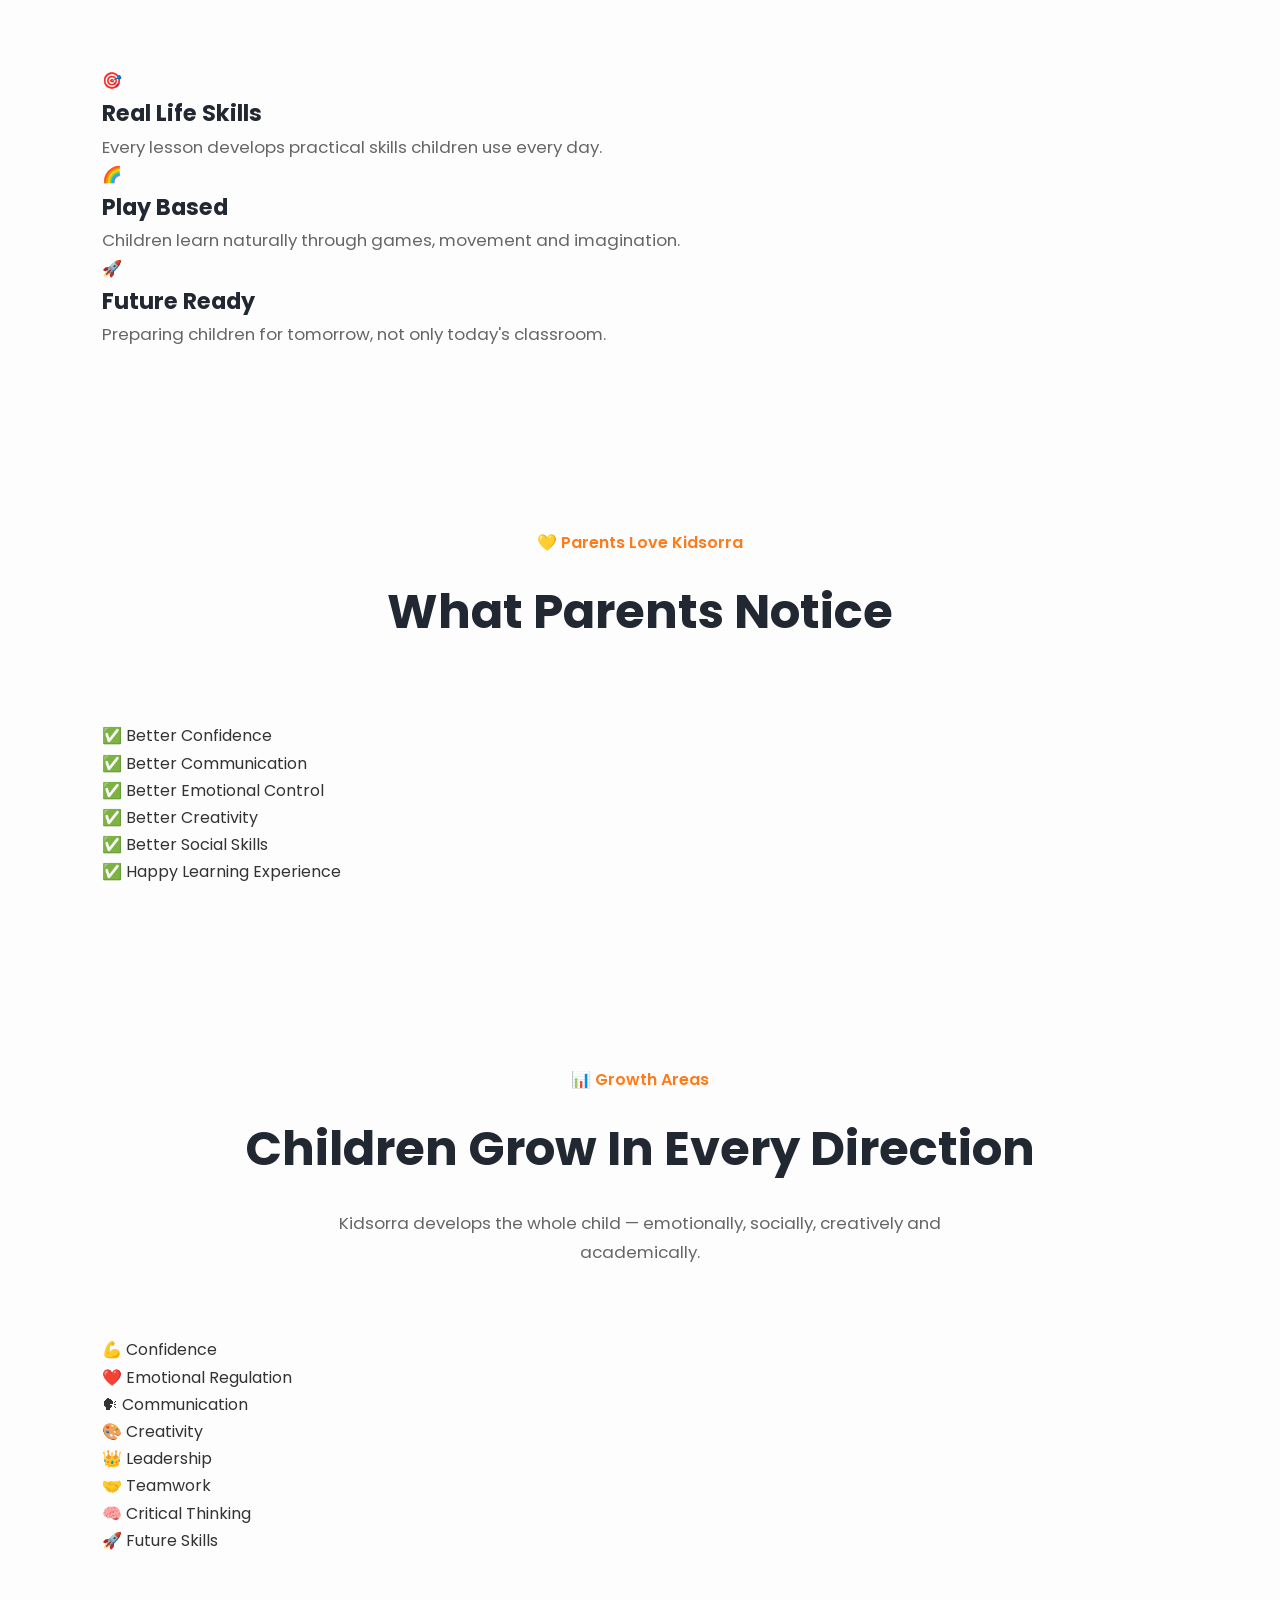
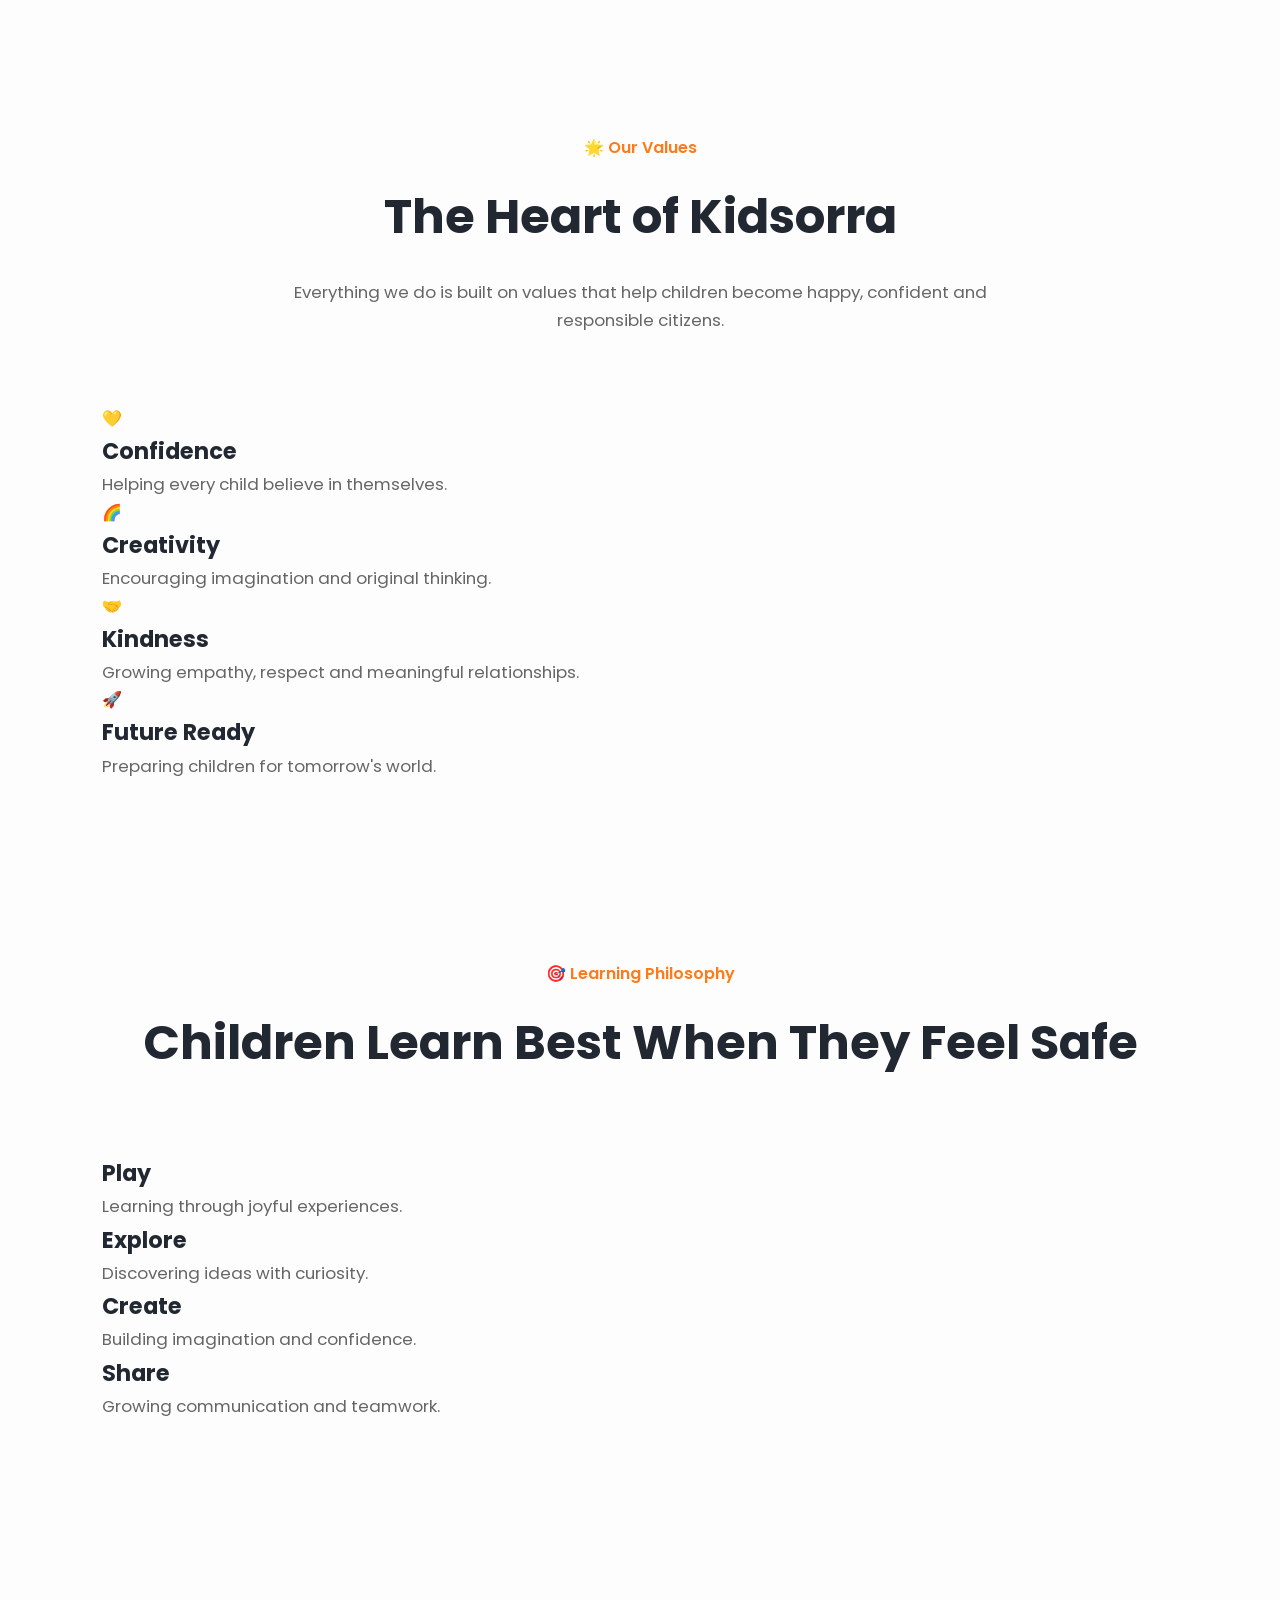
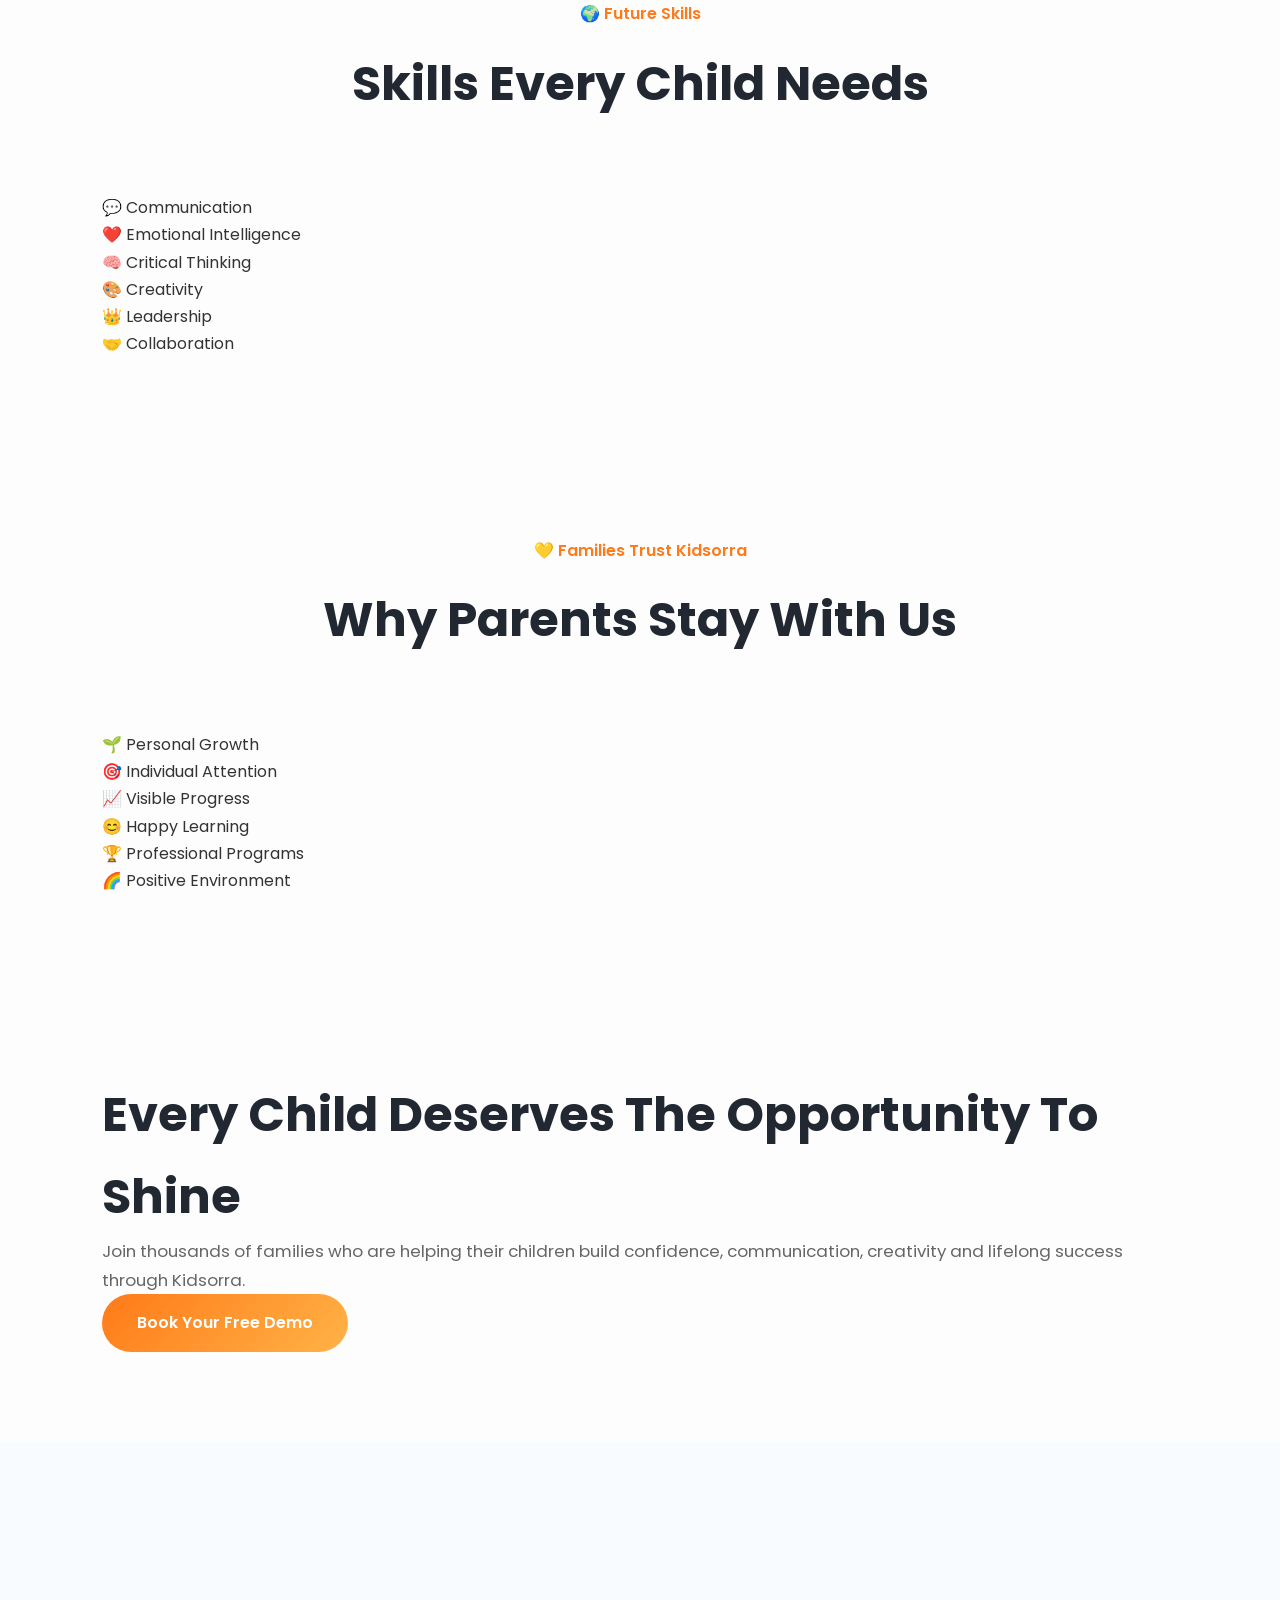
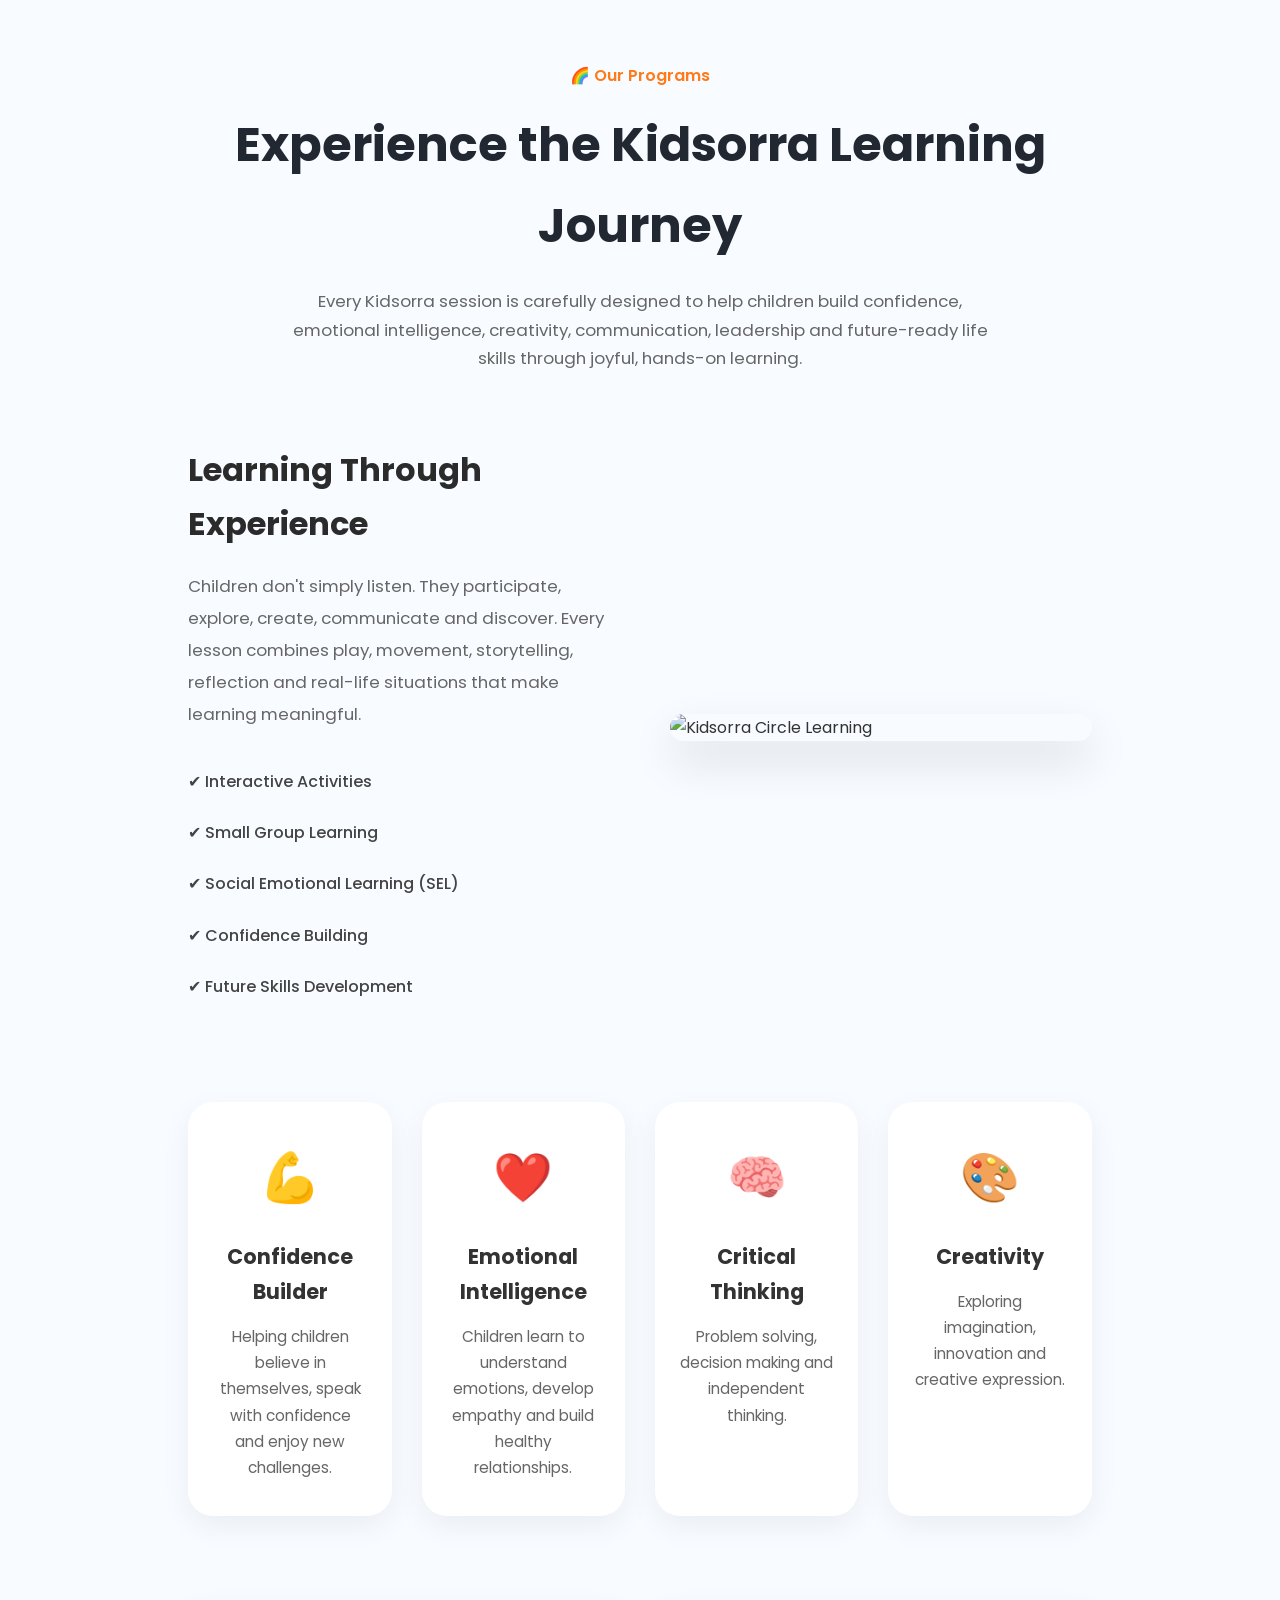
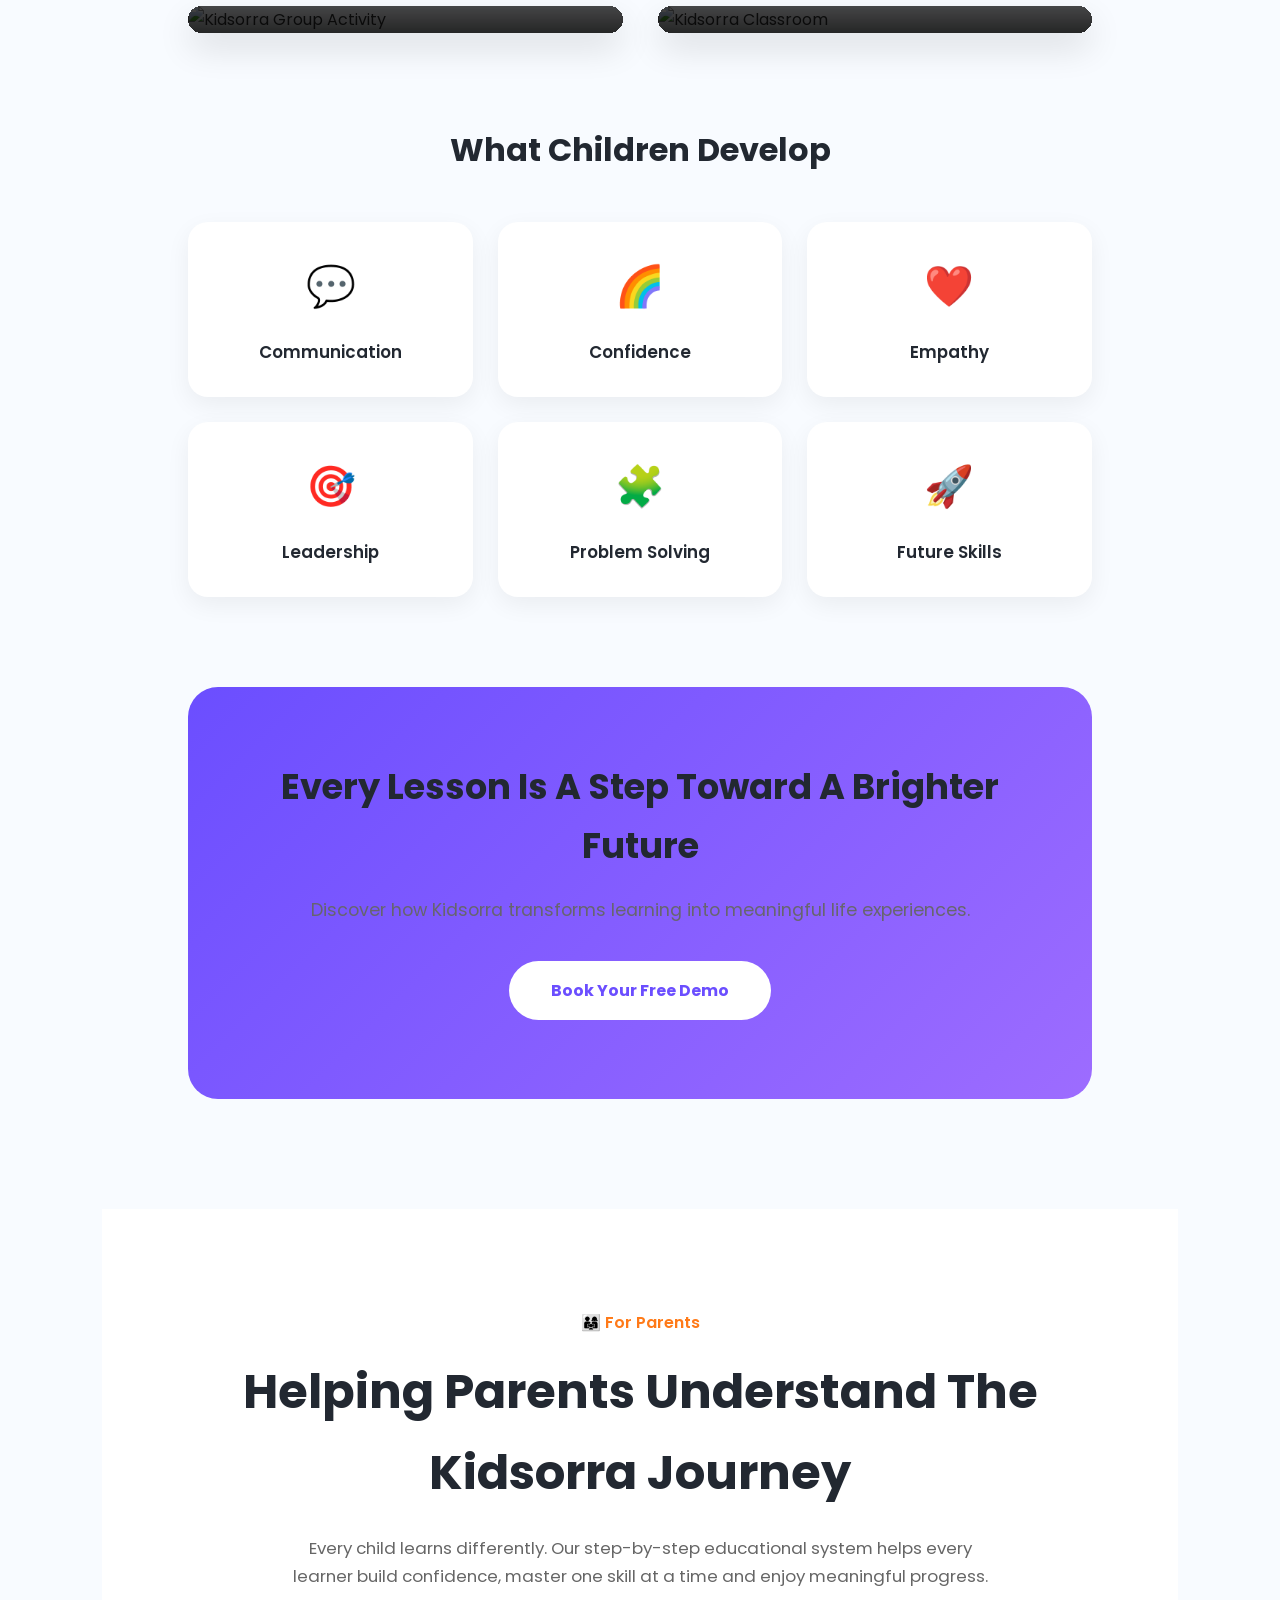
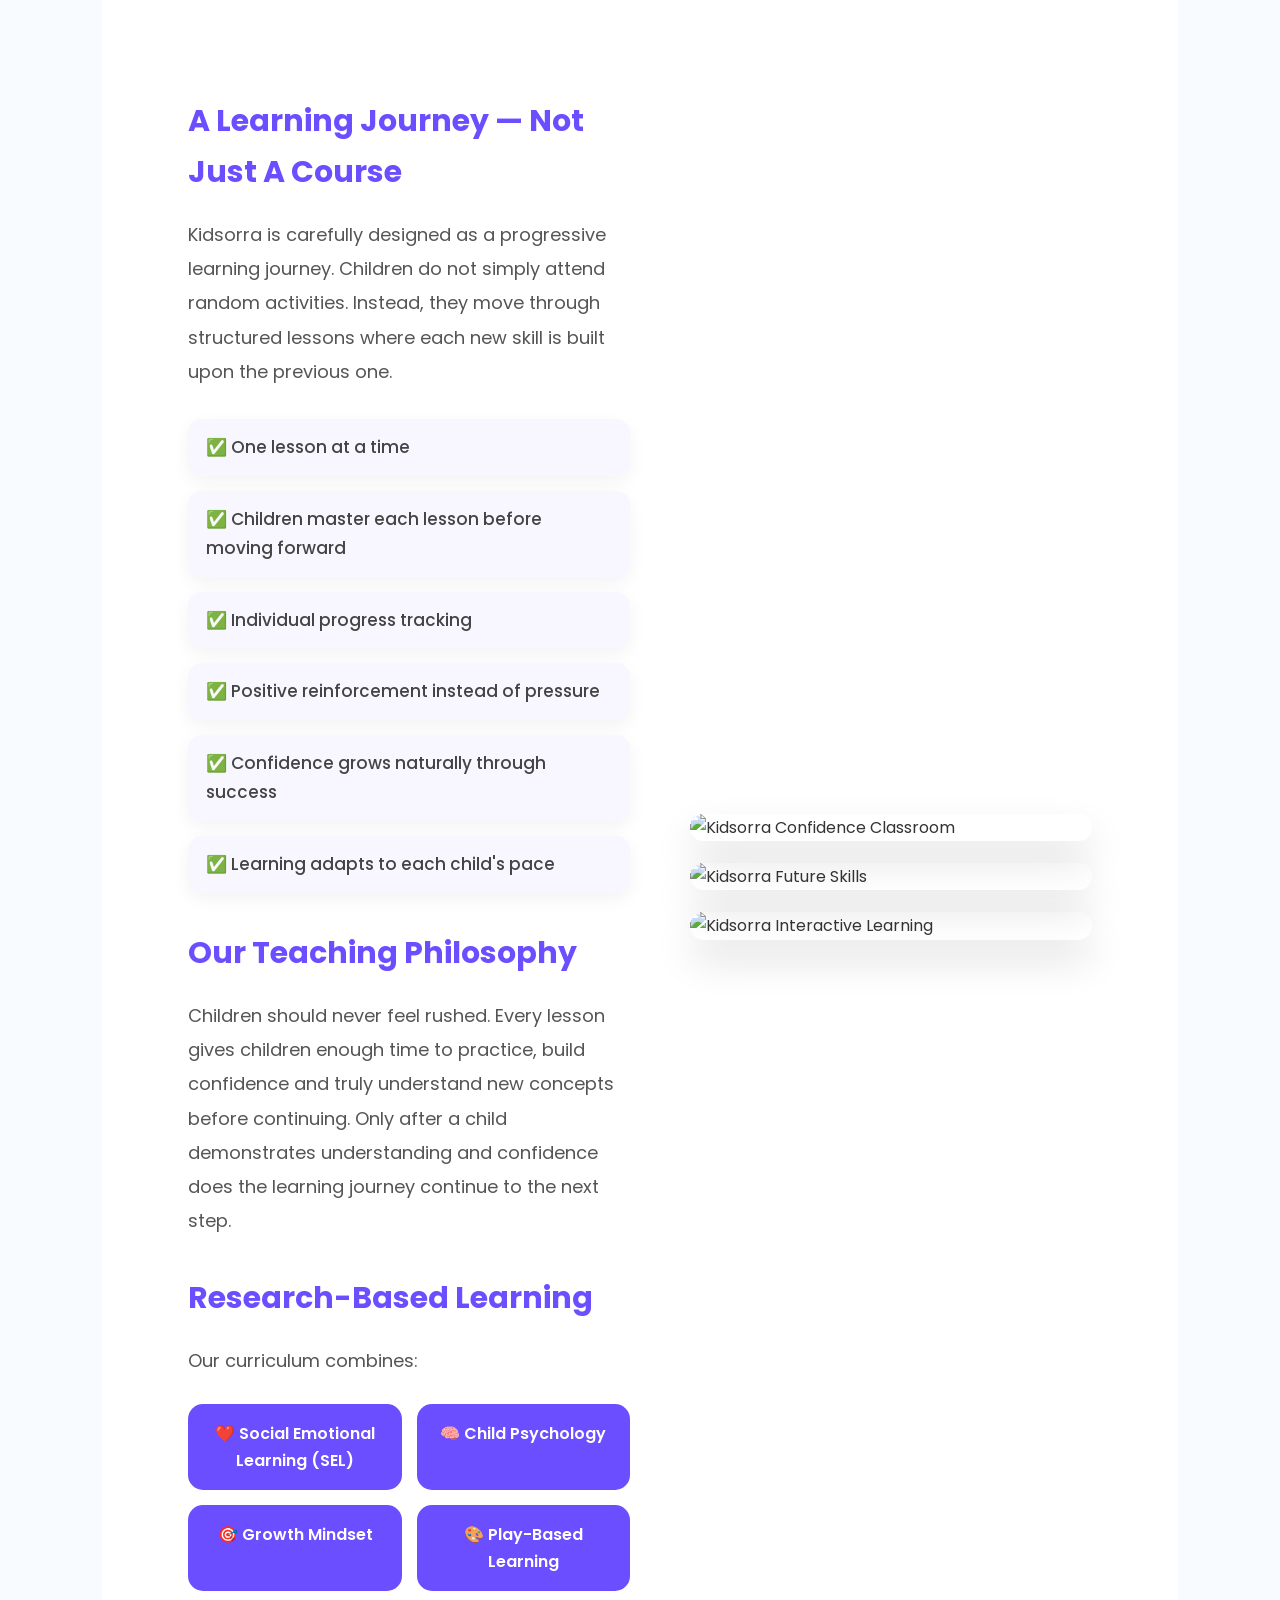
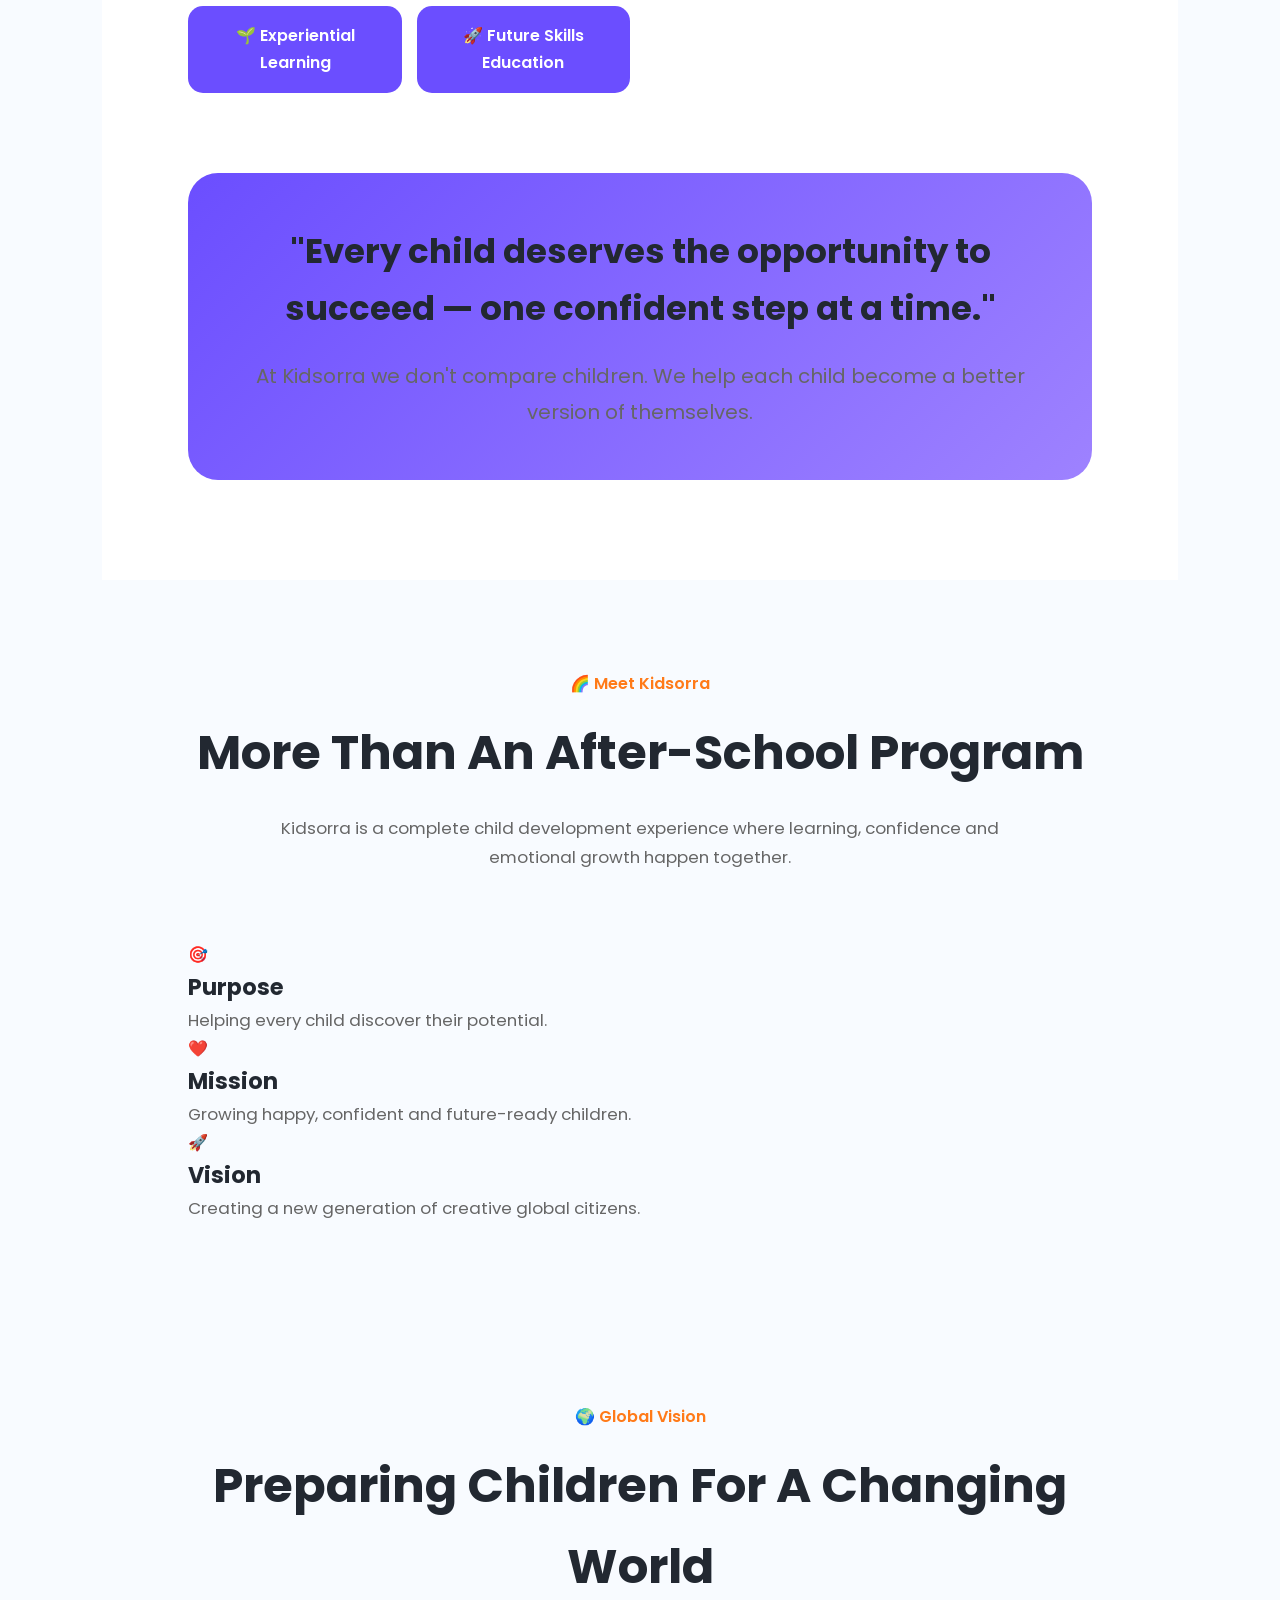
==== commit 43a3557d: "Update index.html" ====
--- a/index.html
+++ b/index.html
@@ -2115,7 +2115,7 @@
 
 </section>
 
-<!-- =========================================
+ <!-- =========================================
 RESOURCES
 ========================================= -->
 
@@ -2123,25 +2123,28 @@
 
     <div class="section-title">
 
-        <span>📚 Resources</span>
-
-        <h2>Articles for Parents & Educators</h2>
+        <span>📚 Learning Resources</span>
+
+        <h2>Expert Articles for Parents & Educators</h2>
 
         <p>
-            Explore evidence-based articles designed to help parents and educators
-            better understand children's confidence, critical thinking and lifelong learning.
+            Explore evidence-based articles, practical strategies and educational
+            insights designed to help children develop confidence, critical thinking
+            and lifelong life skills.
         </p>
 
     </div>
 
     <div class="resources-grid">
 
-        <!-- Article 1 -->
+        <!-- =========================================
+        Article 1
+        ========================================= -->
 
         <article class="resource-card">
 
             <img src="images/resource-confidence.jpg"
-                 alt="Confidence Activities">
+                 alt="Building Children's Confidence">
 
             <div class="resource-content">
 
@@ -2154,9 +2157,9 @@
                 </h3>
 
                 <p>
-                    Discover how structured confidence-building activities help children
-                    develop resilience, independence and a healthy sense of self without
-                    pressure or comparison.
+                    Discover how carefully designed confidence-building activities
+                    help children develop resilience, independence, emotional security
+                    and a positive self-image through meaningful learning experiences.
                 </p>
 
                 <a href="article-confidence.html"
@@ -2171,12 +2174,14 @@
         </article>
 
 
-        <!-- Article 2 -->
+        <!-- =========================================
+        Article 2
+        ========================================= -->
 
         <article class="resource-card">
 
             <img src="images/resource-thinking.jpg"
-                 alt="Critical Thinking">
+                 alt="Critical Thinking for Children">
 
             <div class="resource-content">
 
@@ -2185,13 +2190,13 @@
                 </span>
 
                 <h3>
-                    Helping Children Think, Question and Discover
+                    Developing Critical Thinking Through Play
                 </h3>
 
                 <p>
-                    Learn why critical thinking is one of the most valuable future skills
-                    and how playful learning experiences help children become thoughtful,
-                    curious and confident problem solvers.
+                    Explore how playful learning encourages children to question,
+                    analyse, evaluate information and become confident independent
+                    thinkers prepared for the future.
                 </p>
 
                 <a href="article-confidence-builder.html"
@@ -2207,10 +2212,7 @@
 
     </div>
 
-</section>
-
-  
-  
+</section> 
 <!-- ================= PREMIUM FAQ ================= -->
 
 <section class="faq-premium" id="faq">
--- a/style.css
+++ b/style.css
@@ -6498,4 +6498,27 @@
 }
 
 }
-   
+  /* ===== Navbar Improvements ===== */
+
+.nav-links a{
+    font-weight:500;
+    letter-spacing:.2px;
+    transition:0.3s ease;
+}
+
+.nav-links a:hover{
+    color:#6B4EFF;
+}
+
+.demo-btn{
+    text-decoration:none;
+    display:inline-flex;
+    align-items:center;
+    justify-content:center;
+}
+
+.logo{
+    font-weight:700;
+    font-size:1.4rem;
+    letter-spacing:.4px;
+} 
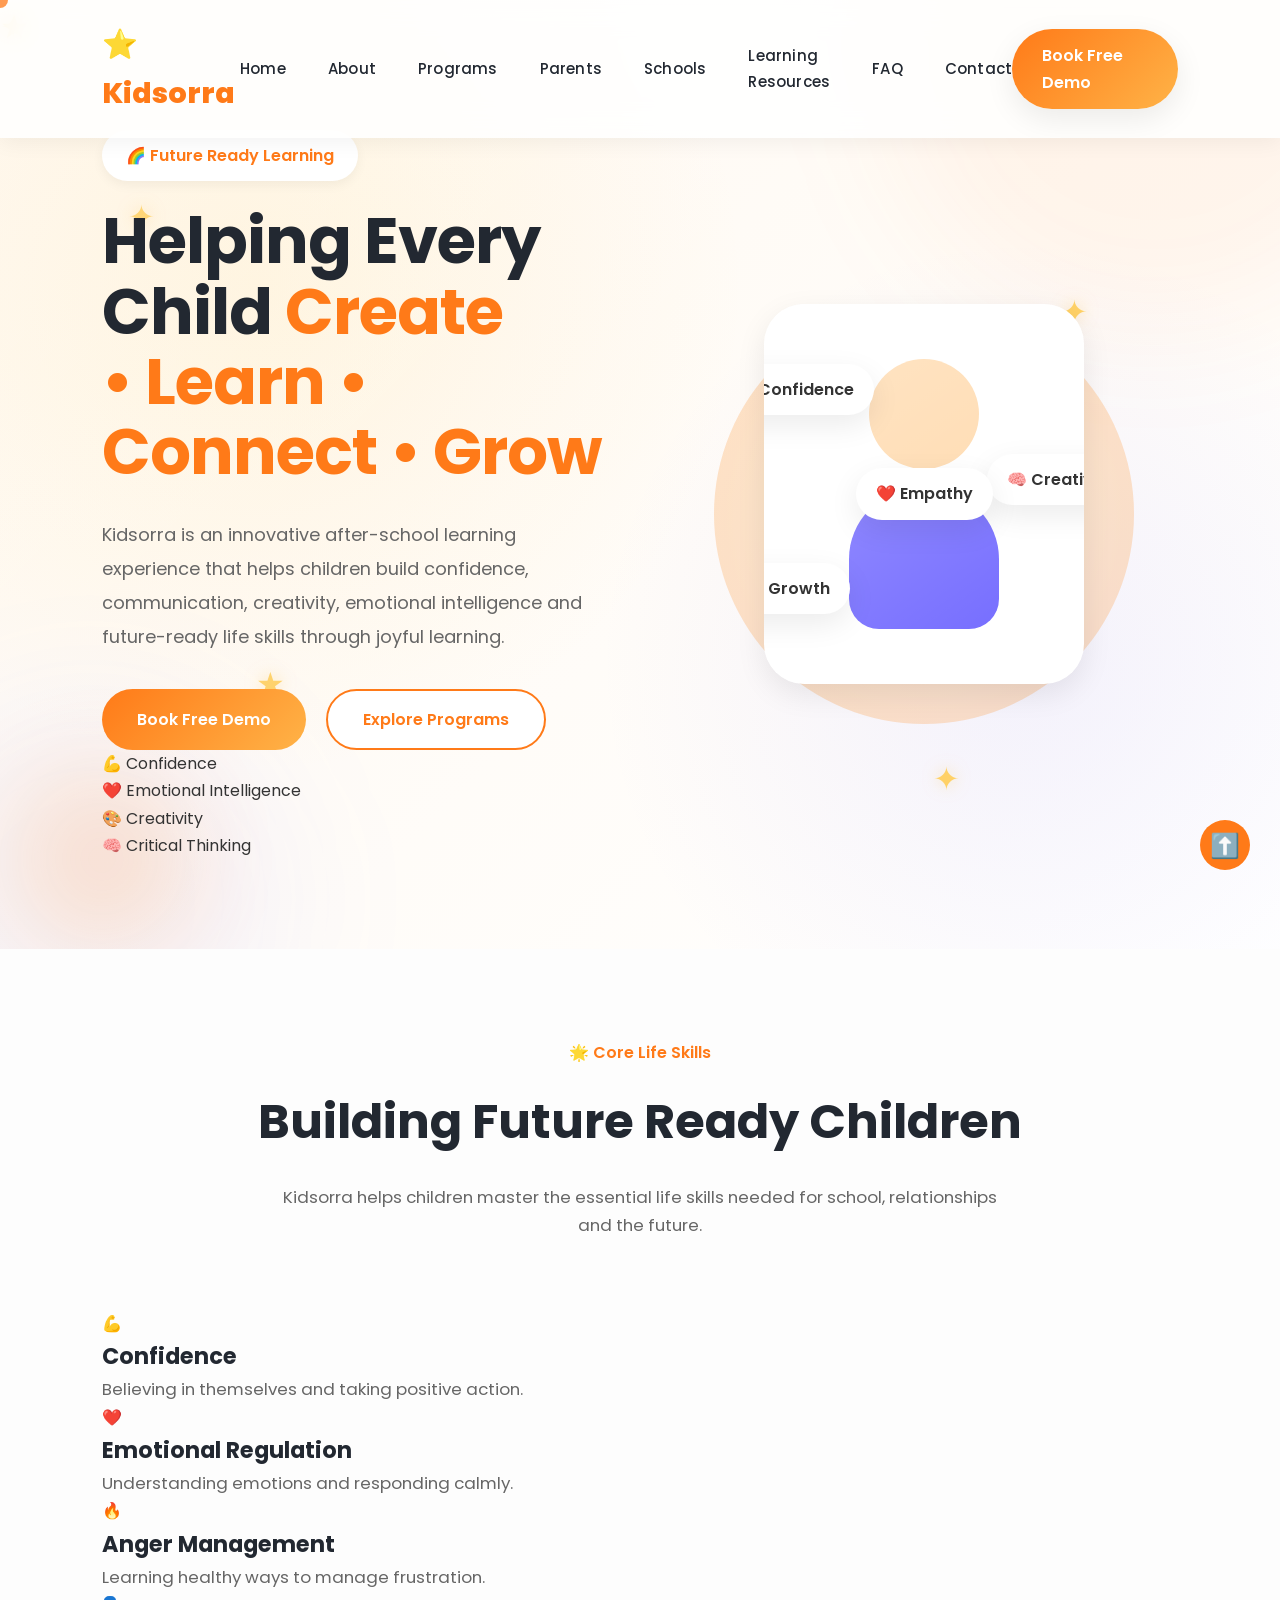
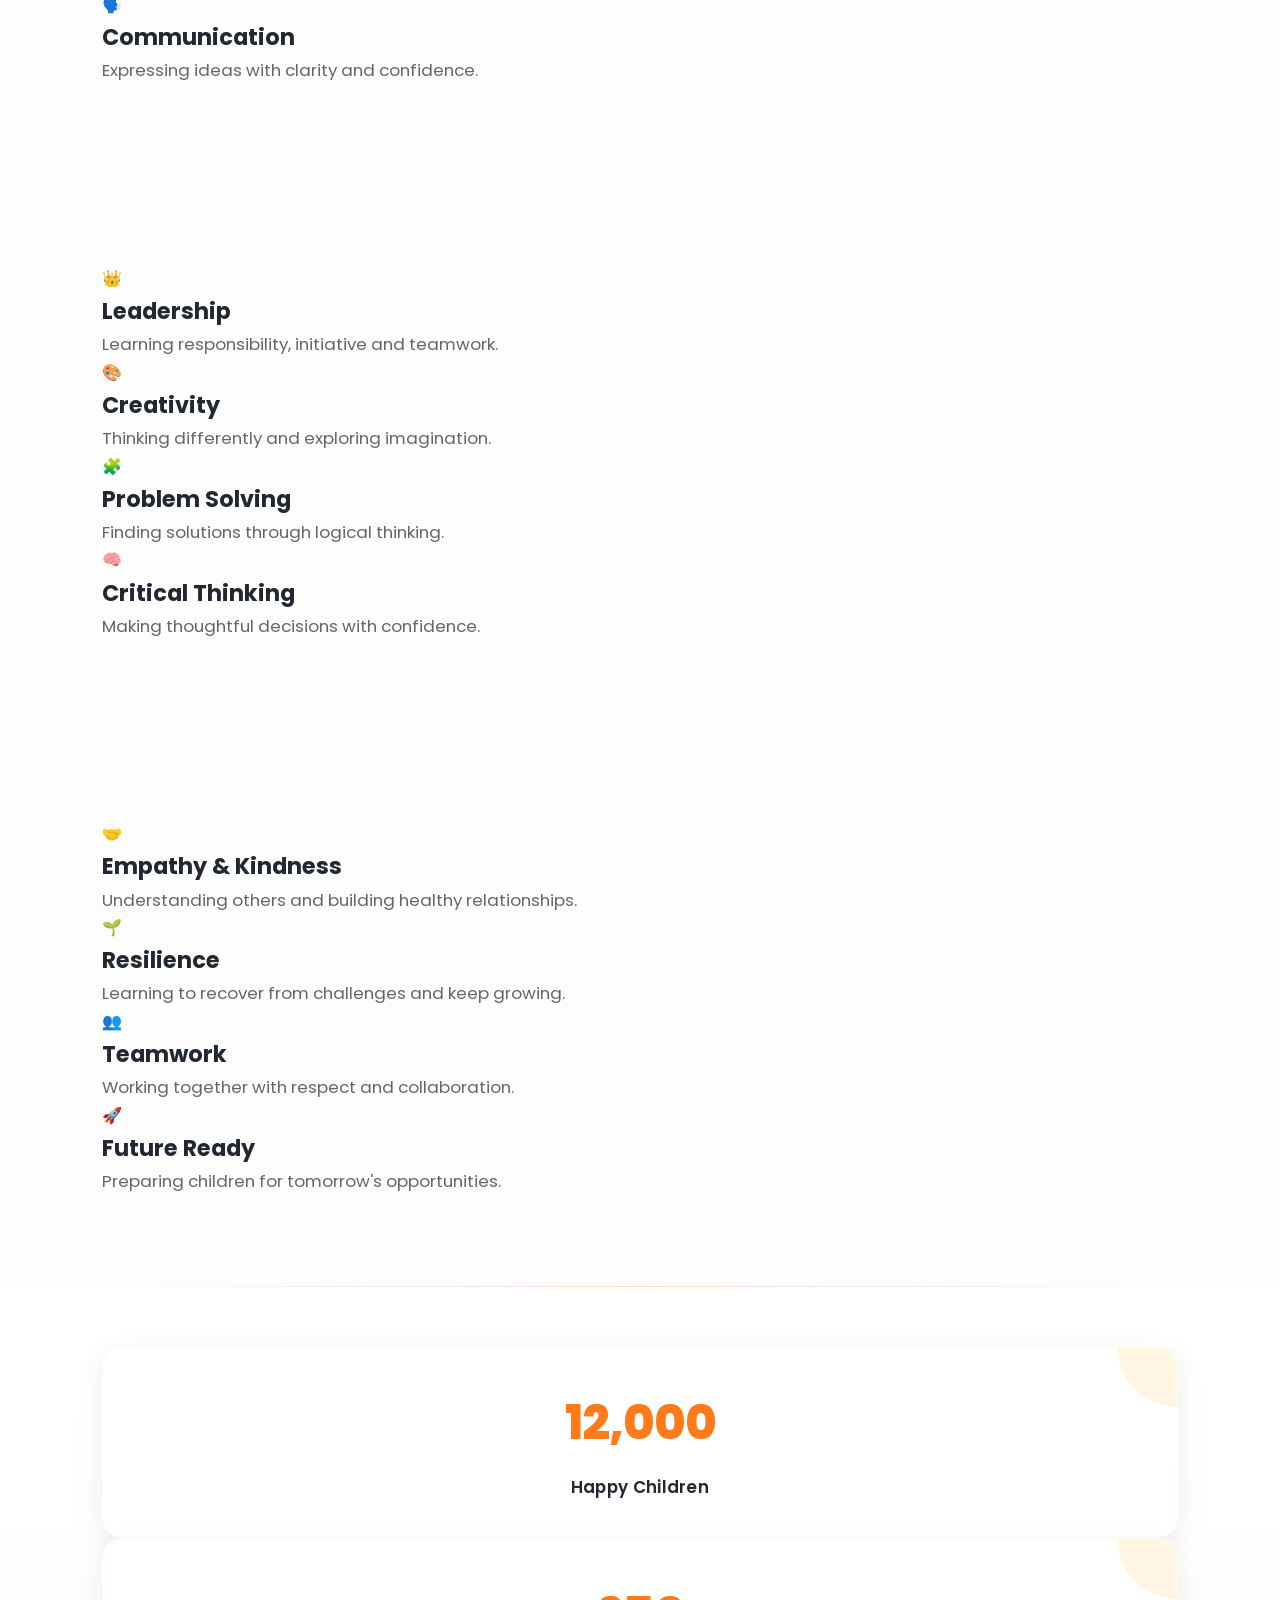
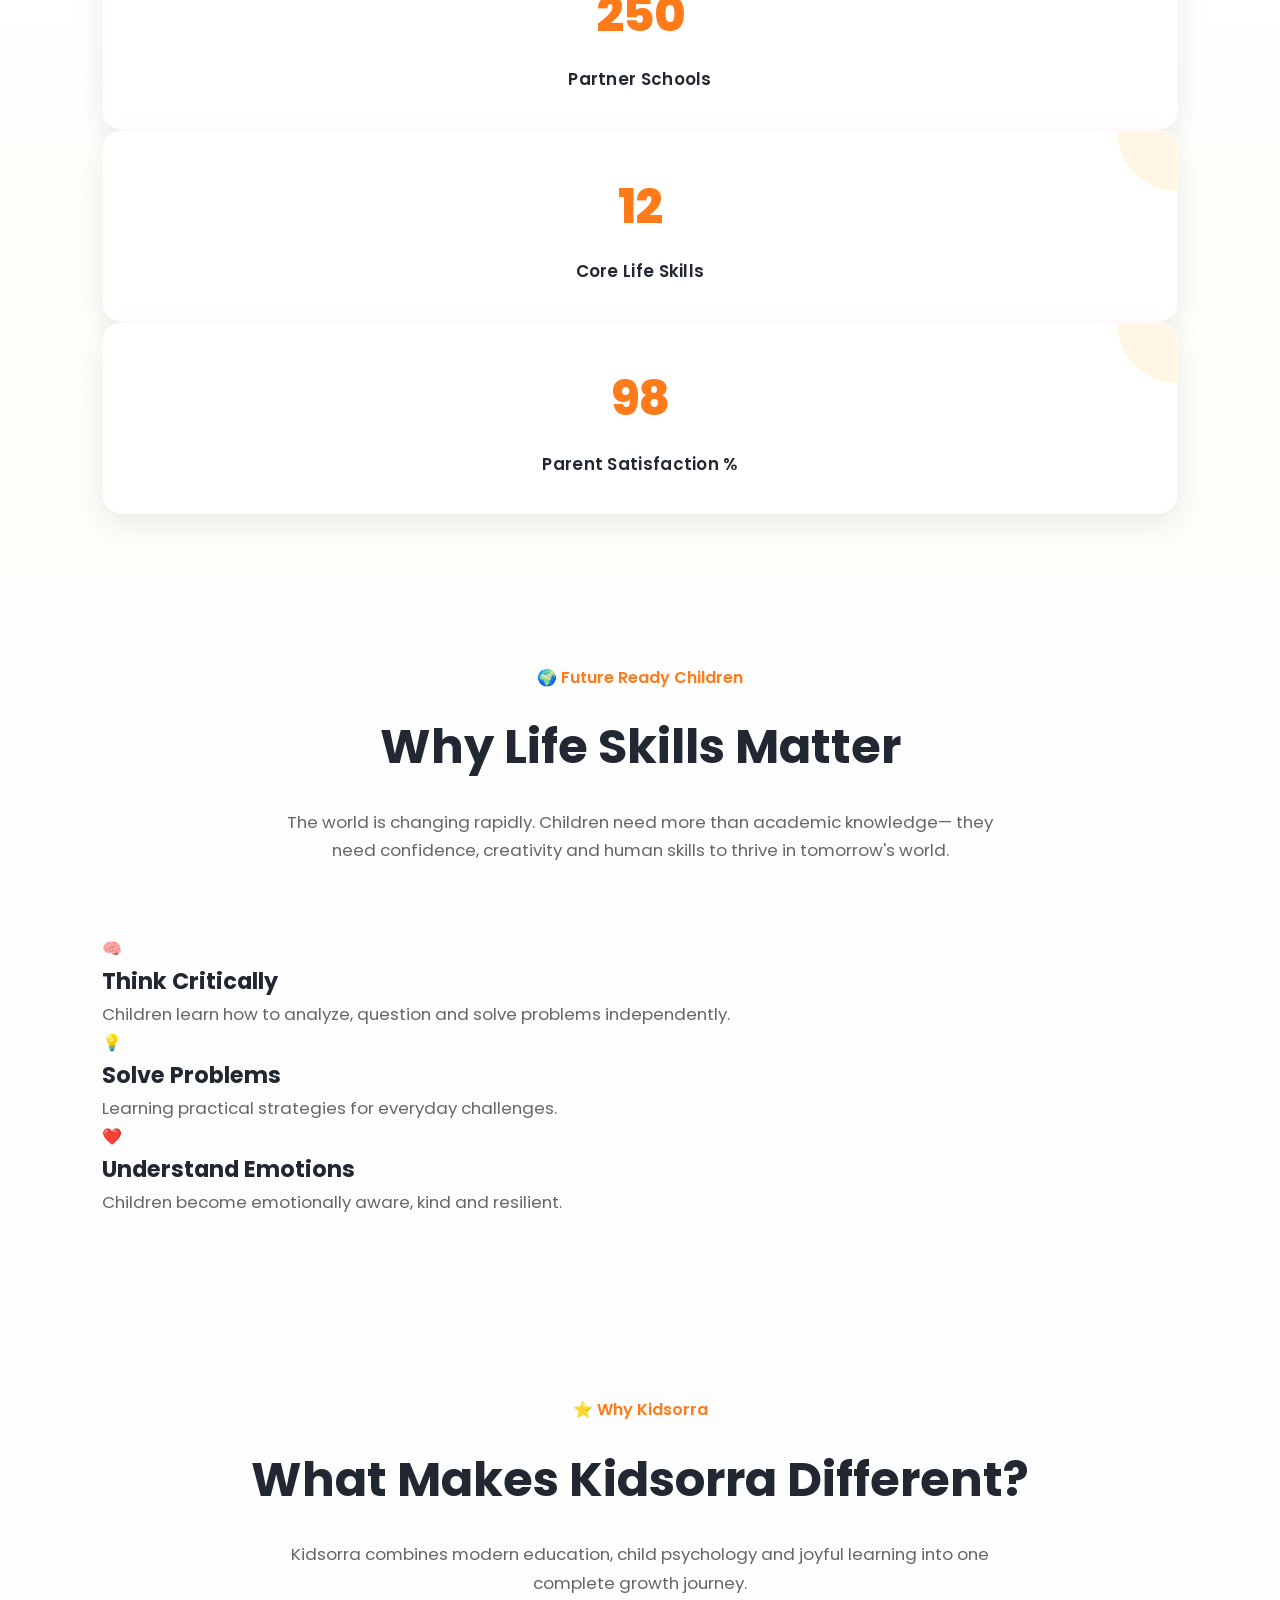
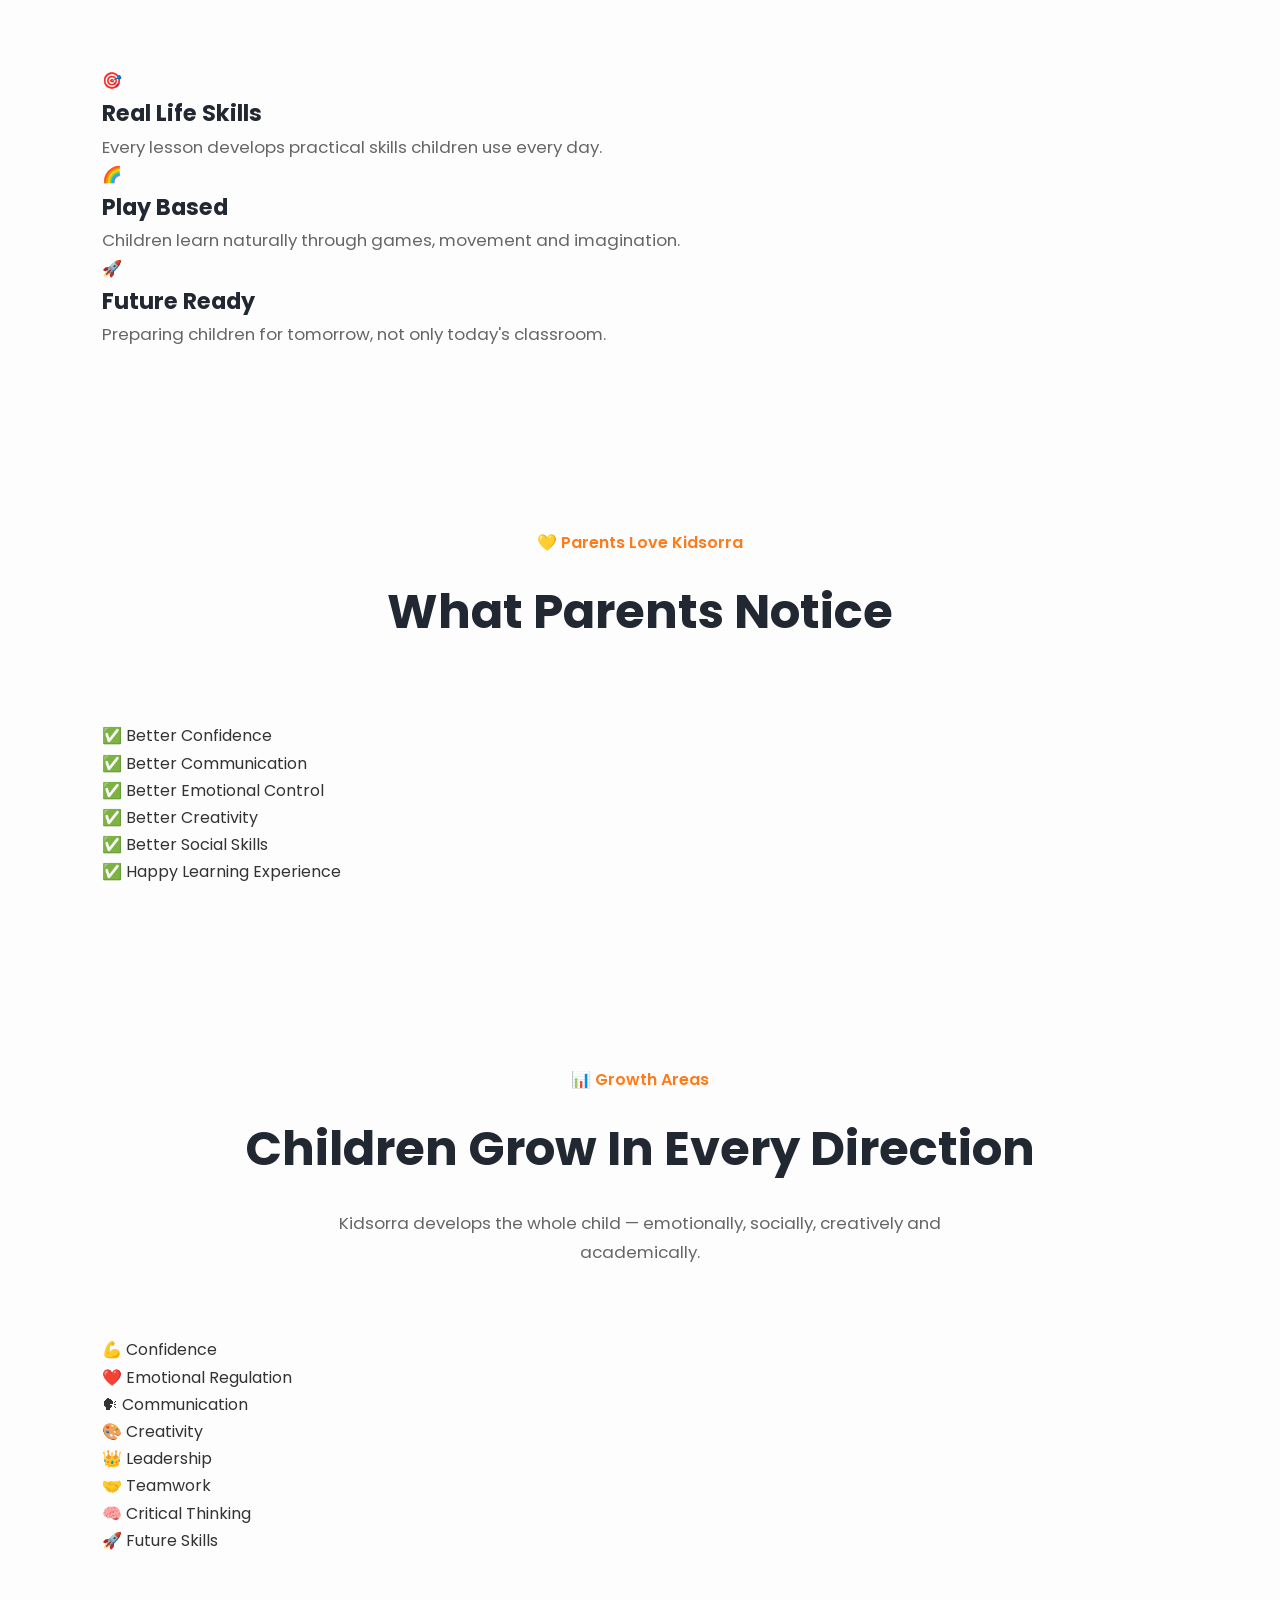
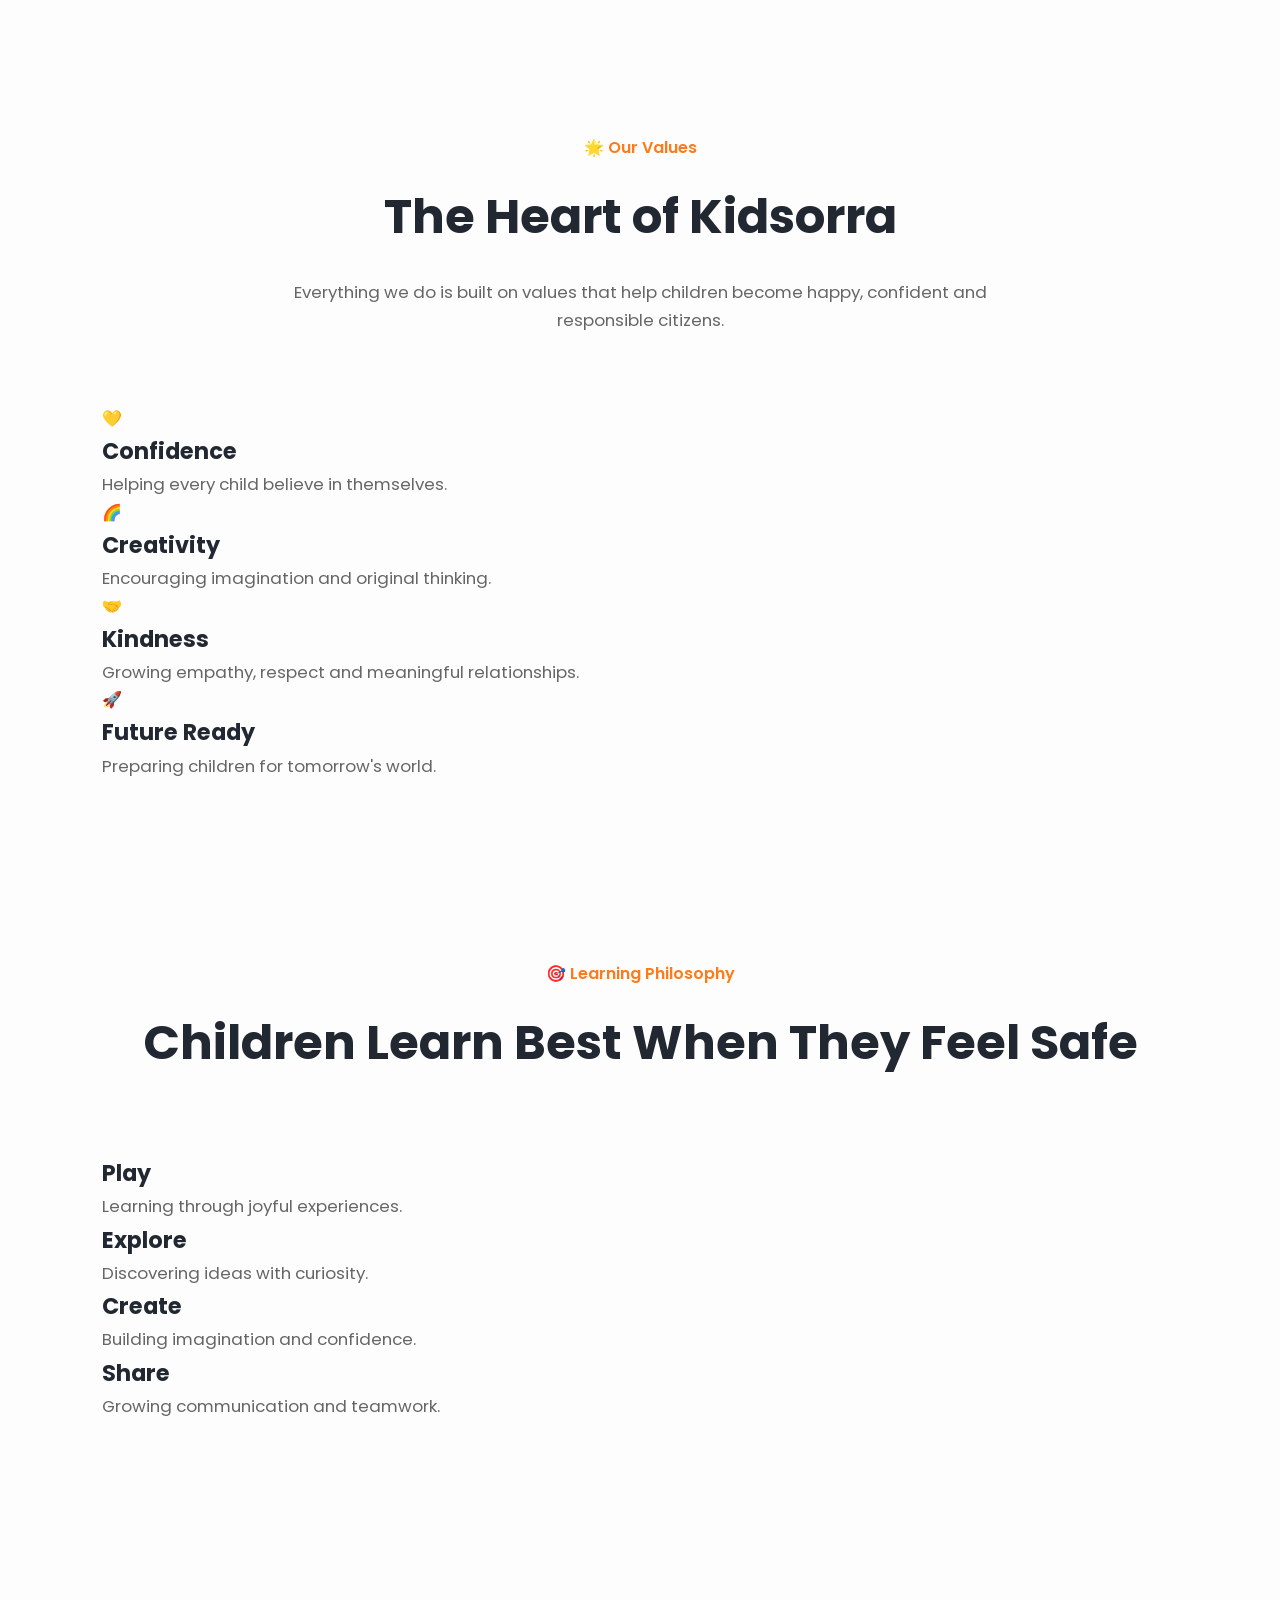
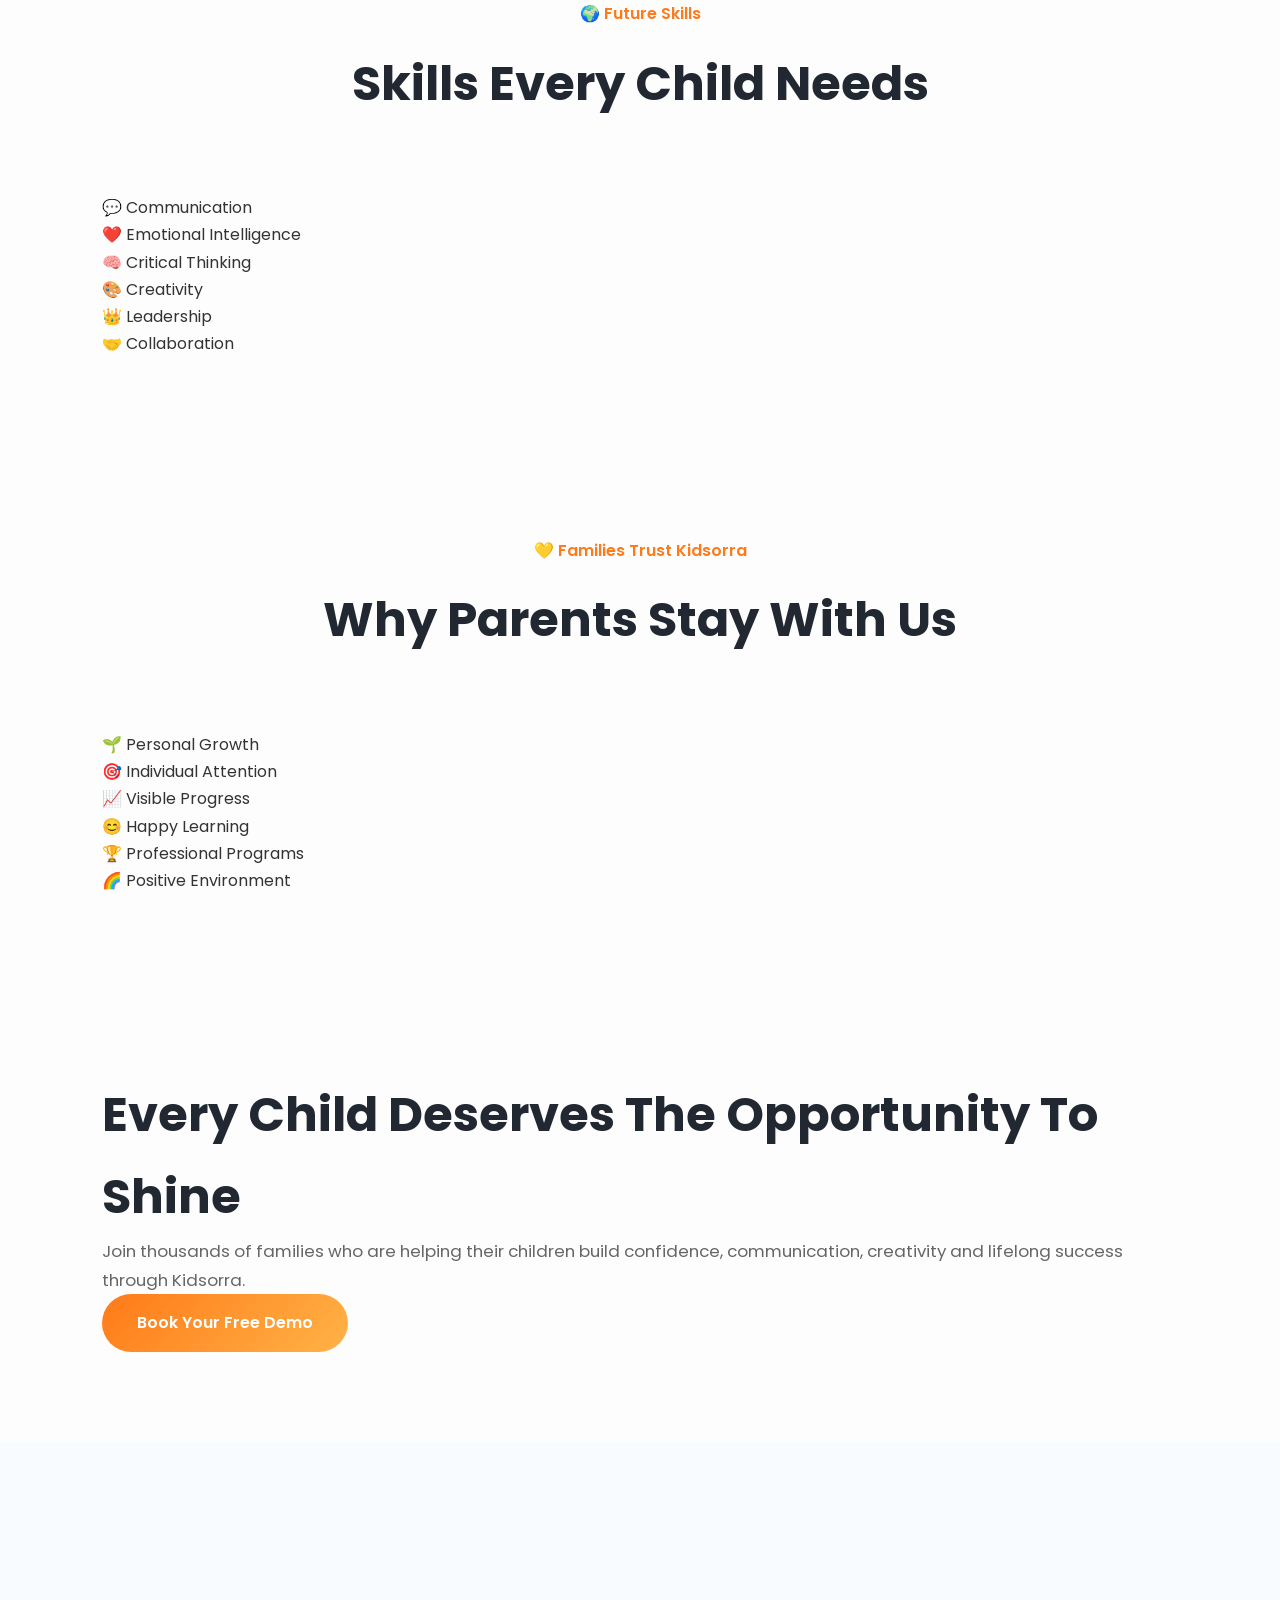
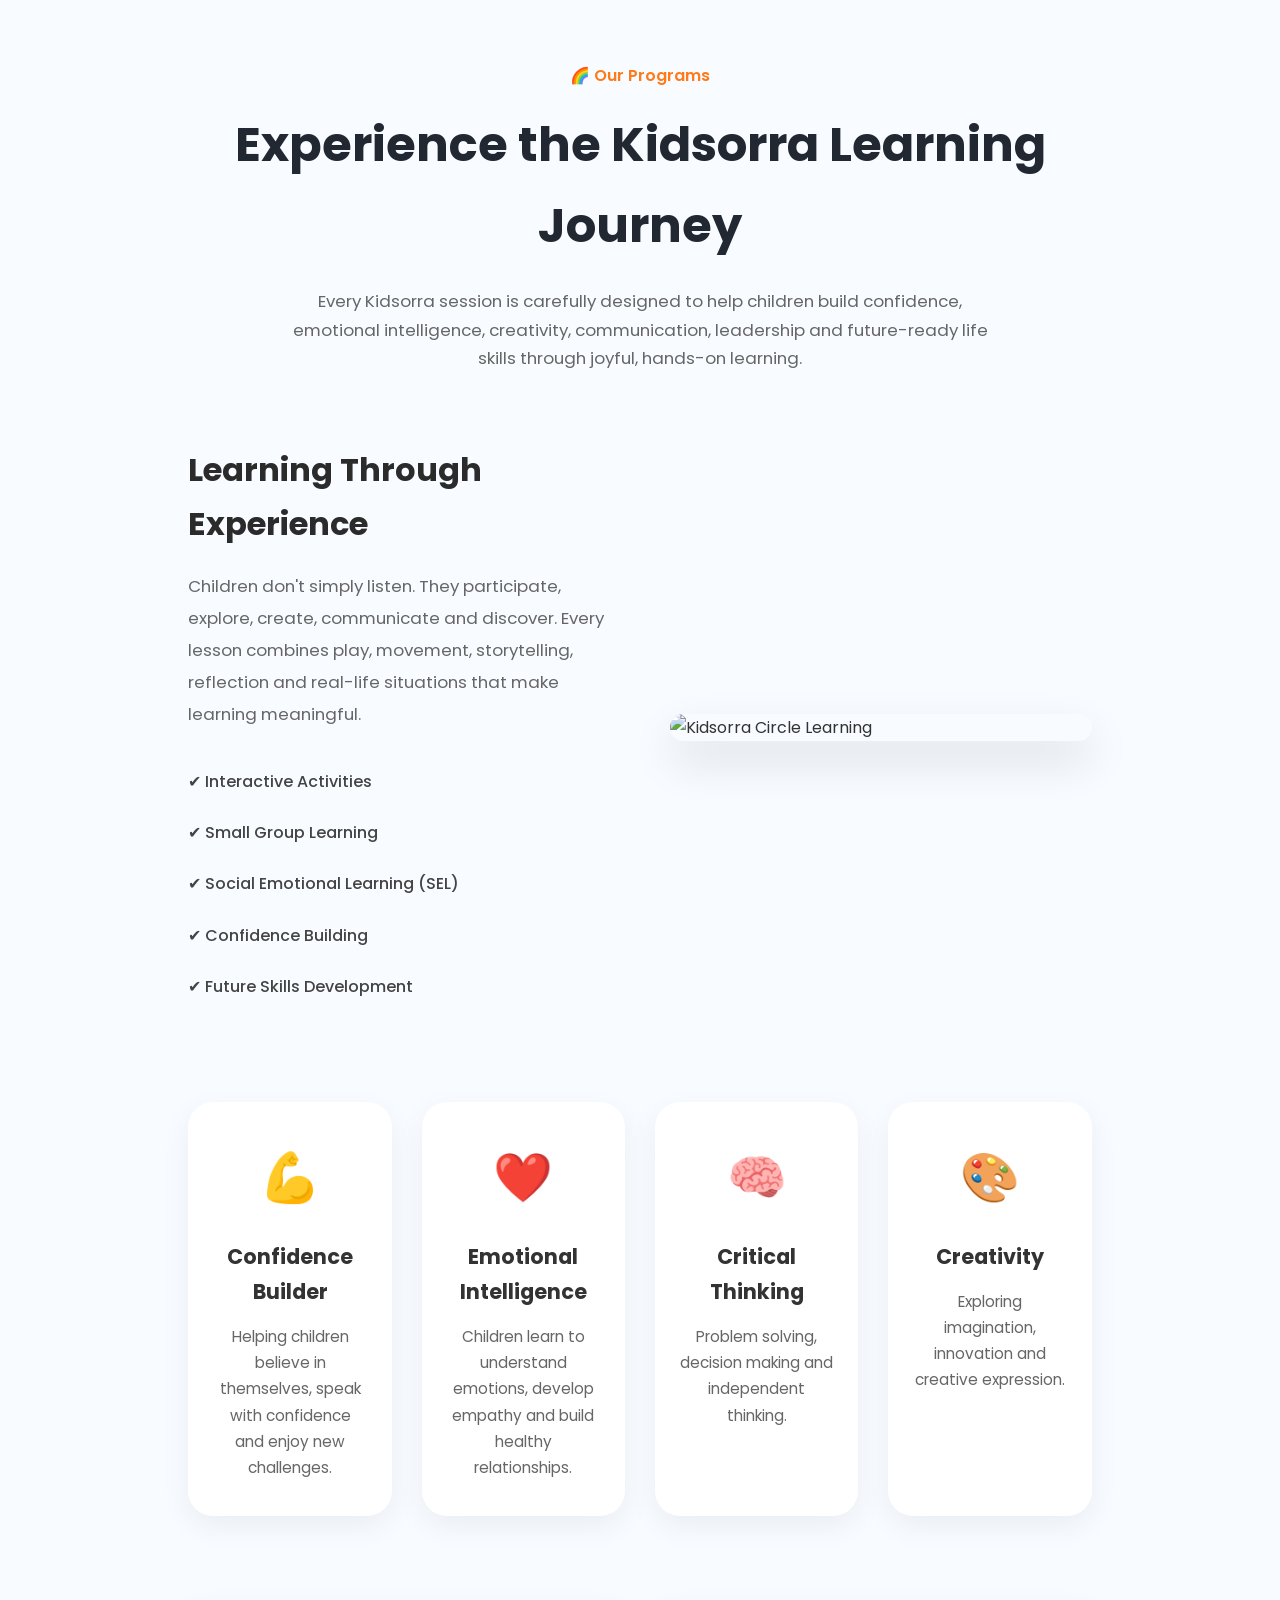
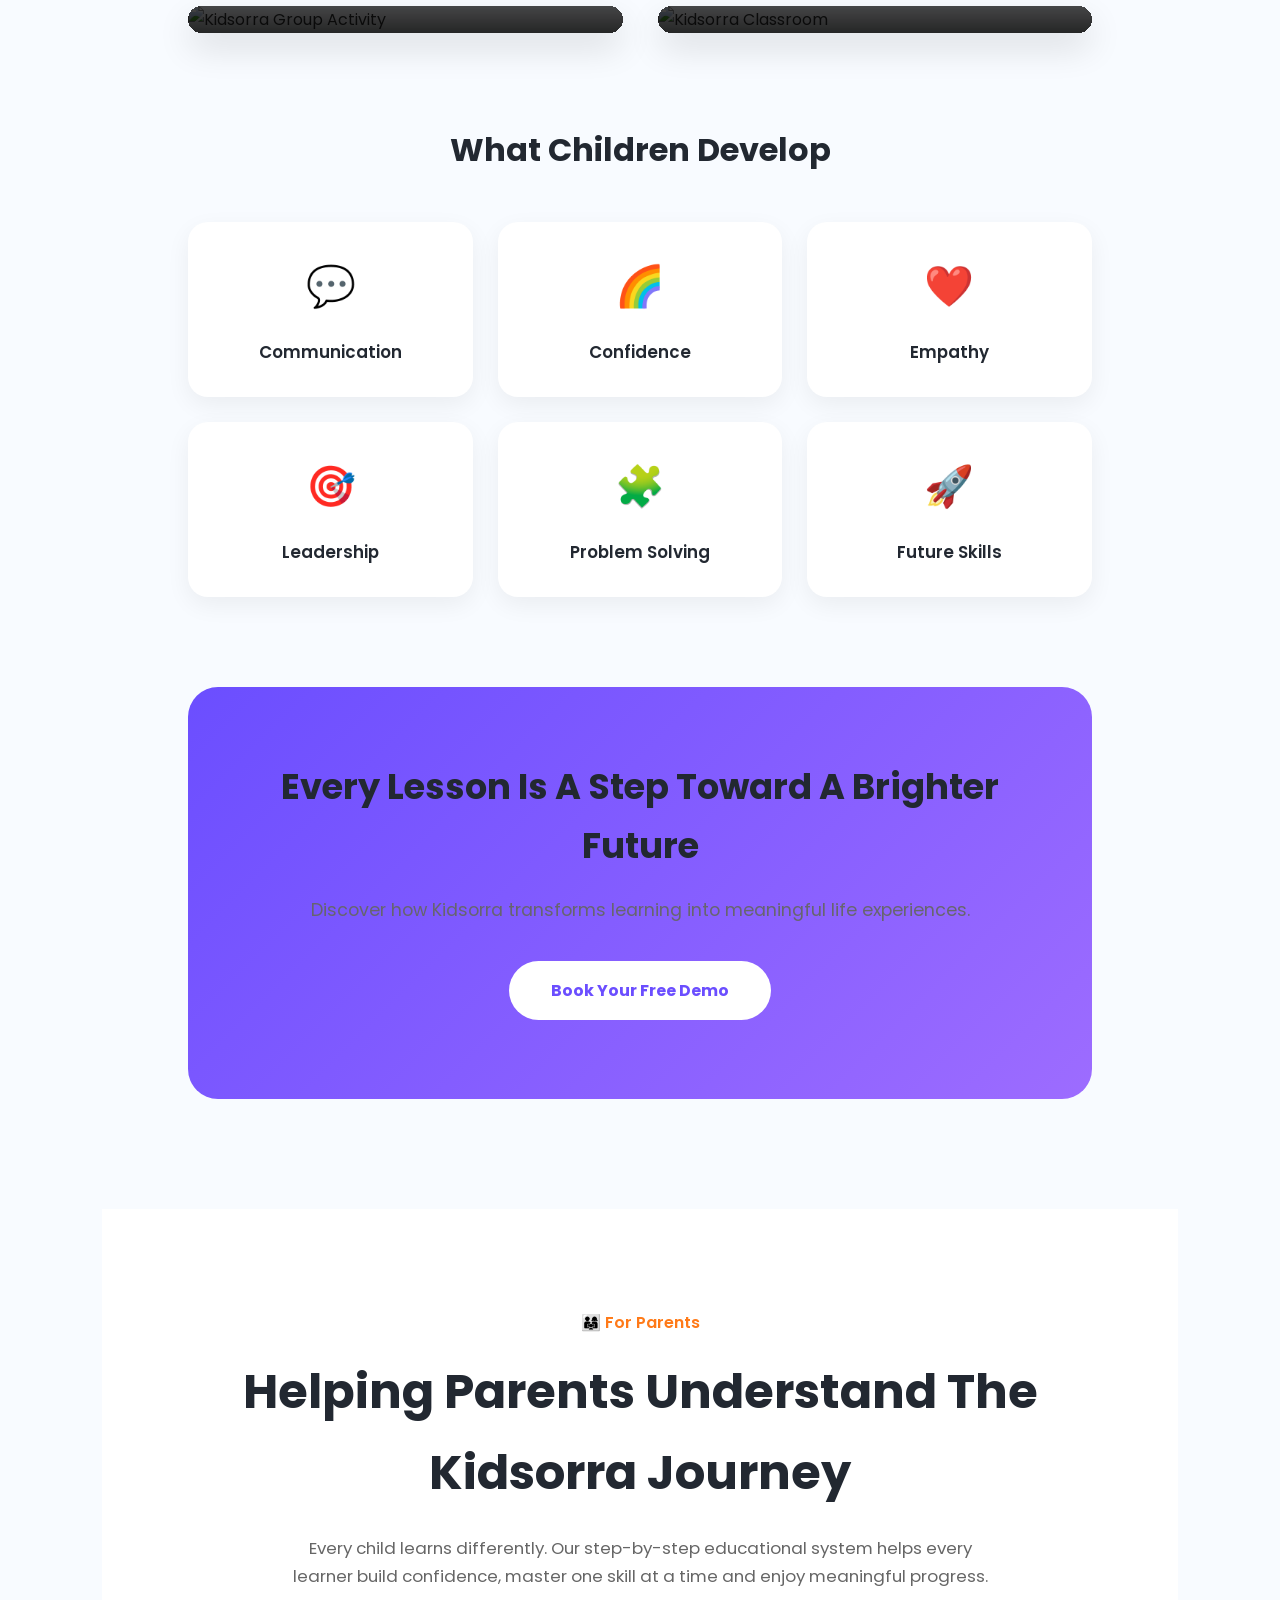
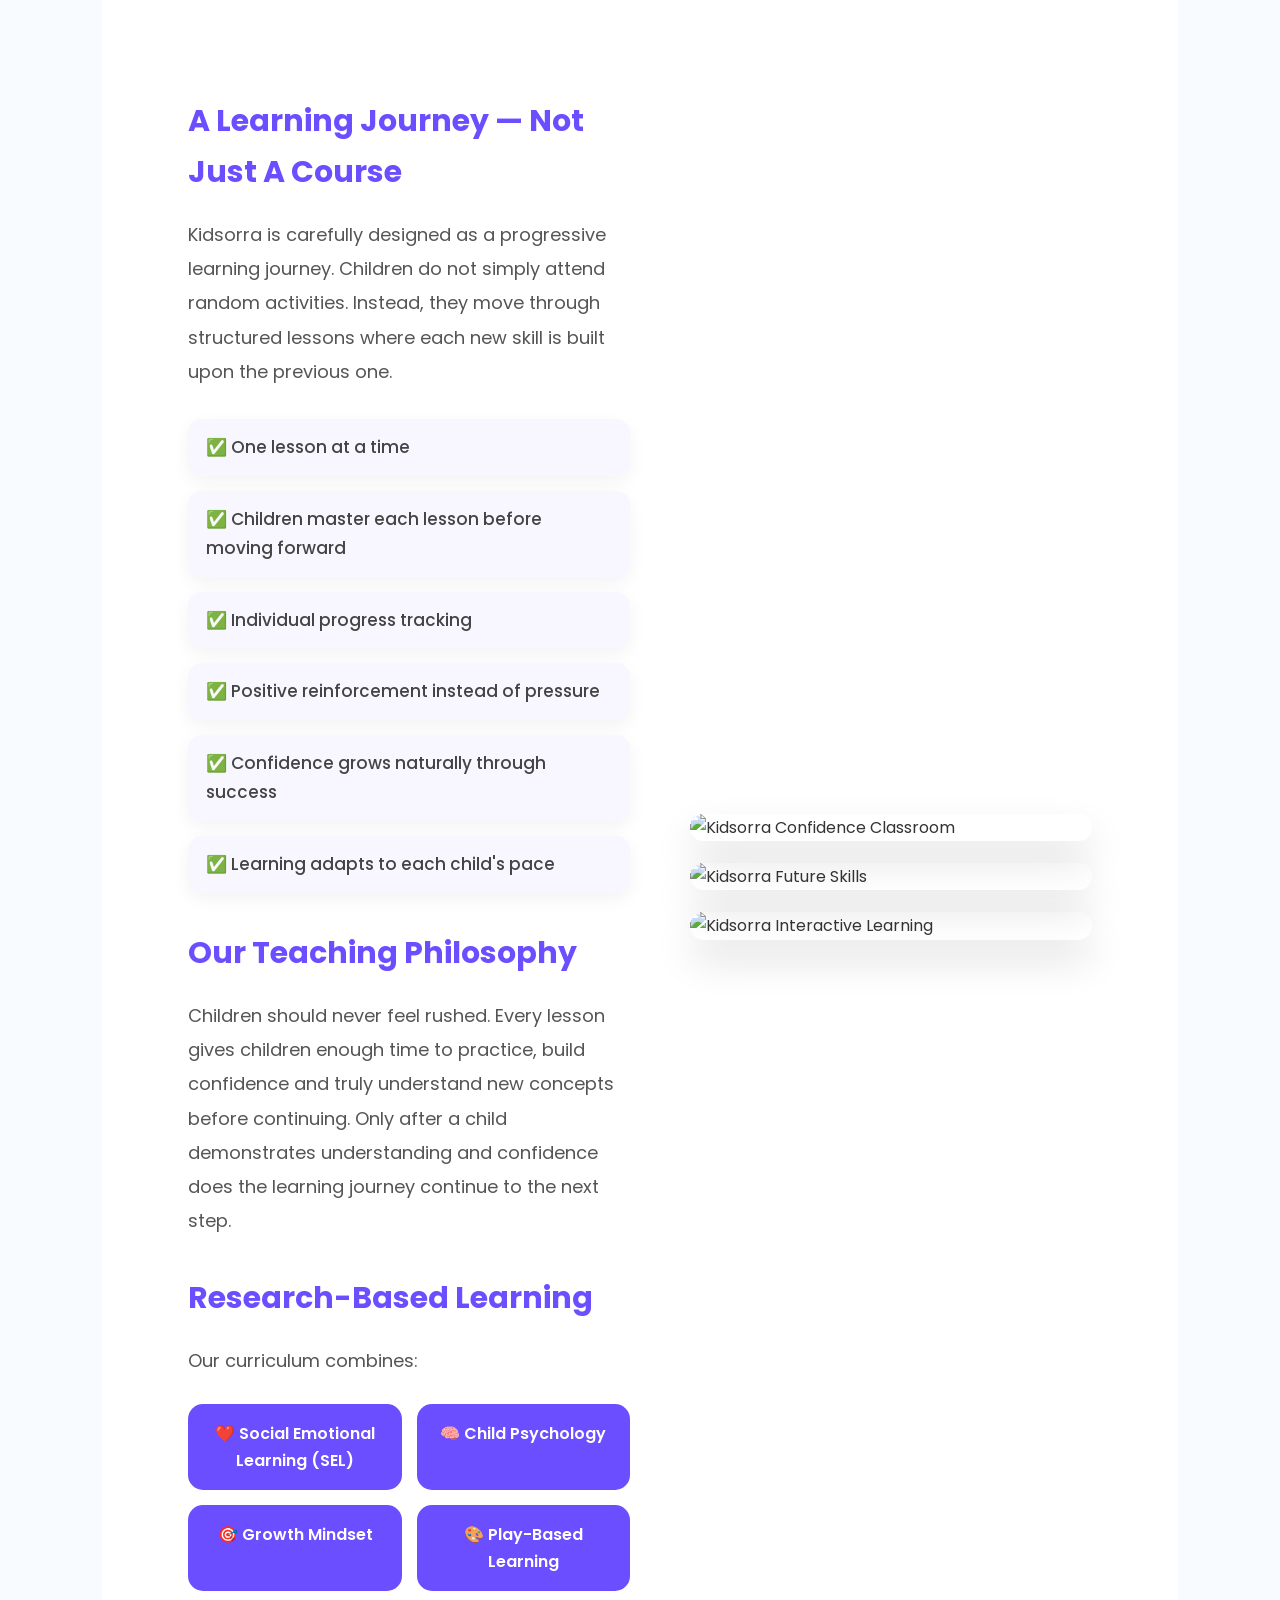
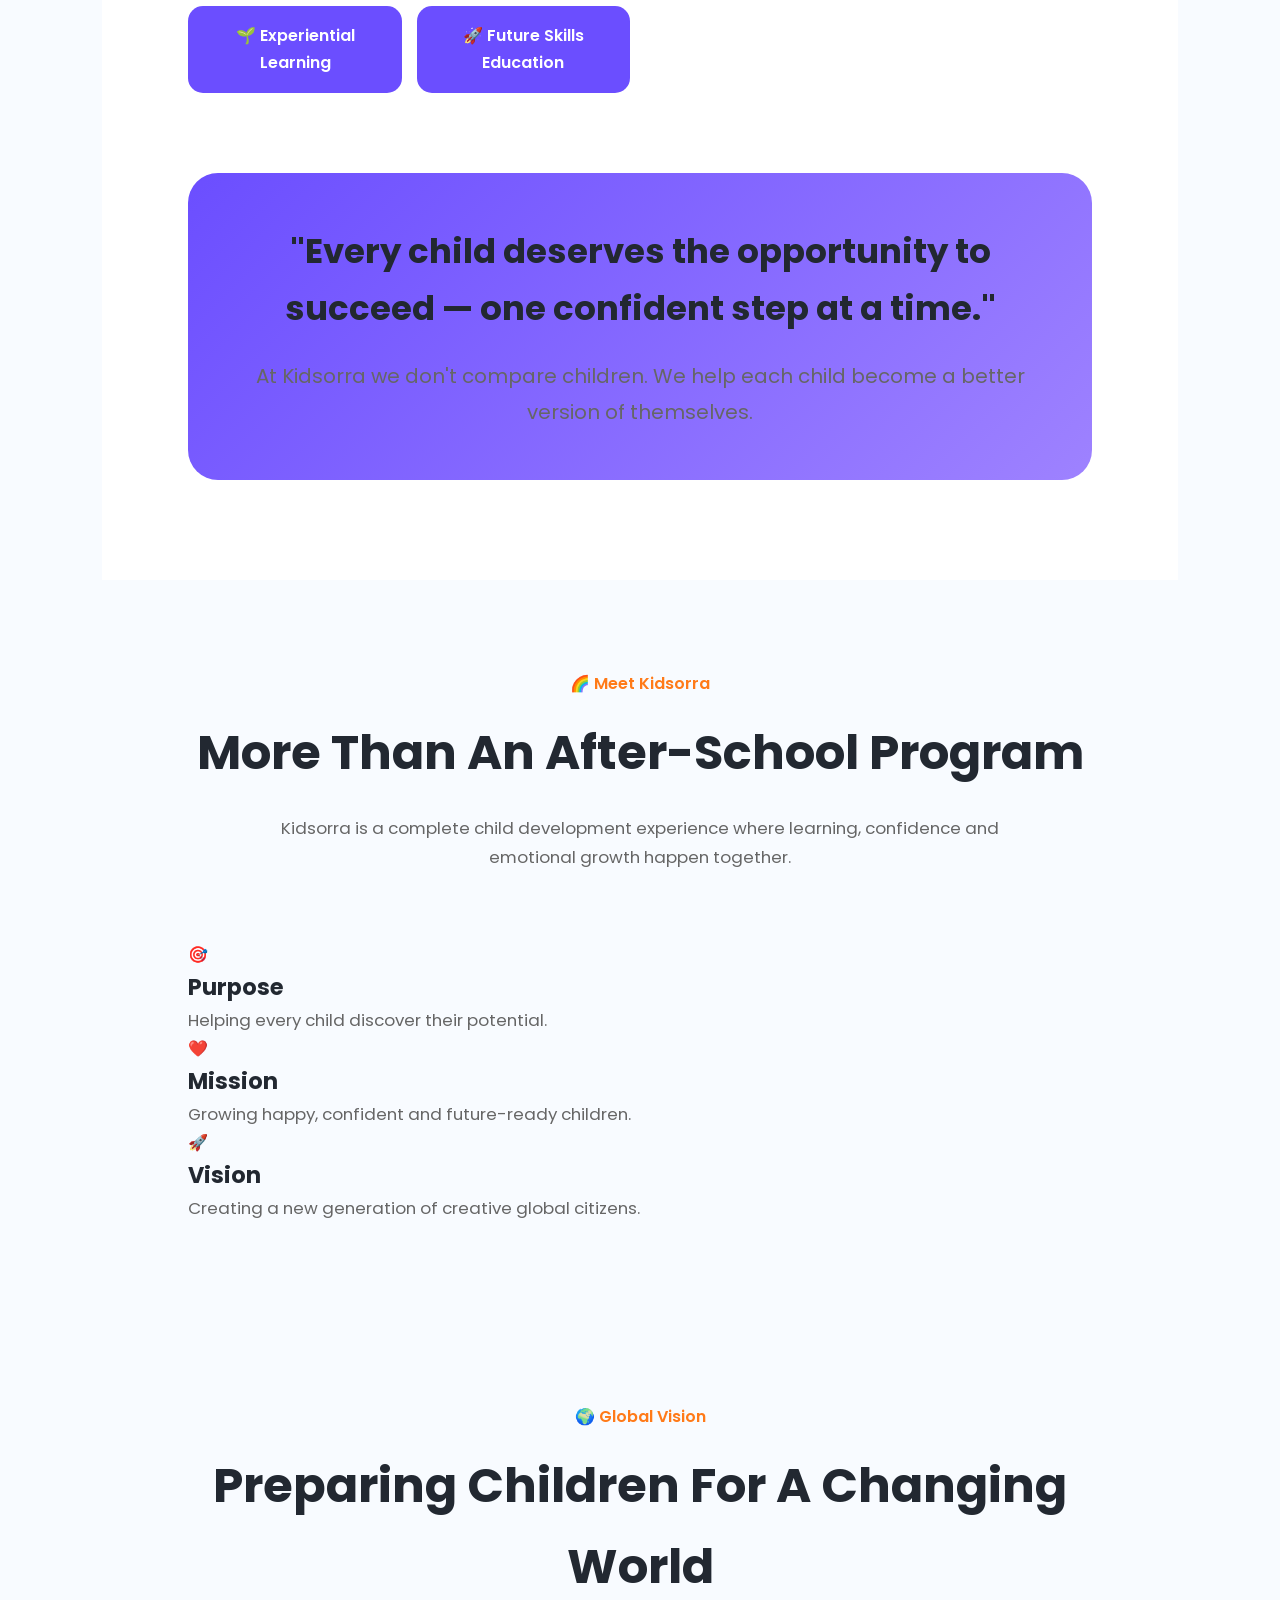
==== commit 86f72991: "Update index.html" ====
--- a/index.html
+++ b/index.html
@@ -381,7 +381,7 @@
 
             <li><a href="#schools">Schools</a></li>
 
-            <li><a href="#resources">Learning Articles</a></li>
+            <li><a href="#resources">Learning Resources</a></li>
 
             <li><a href="#faq">FAQ</a></li>
 
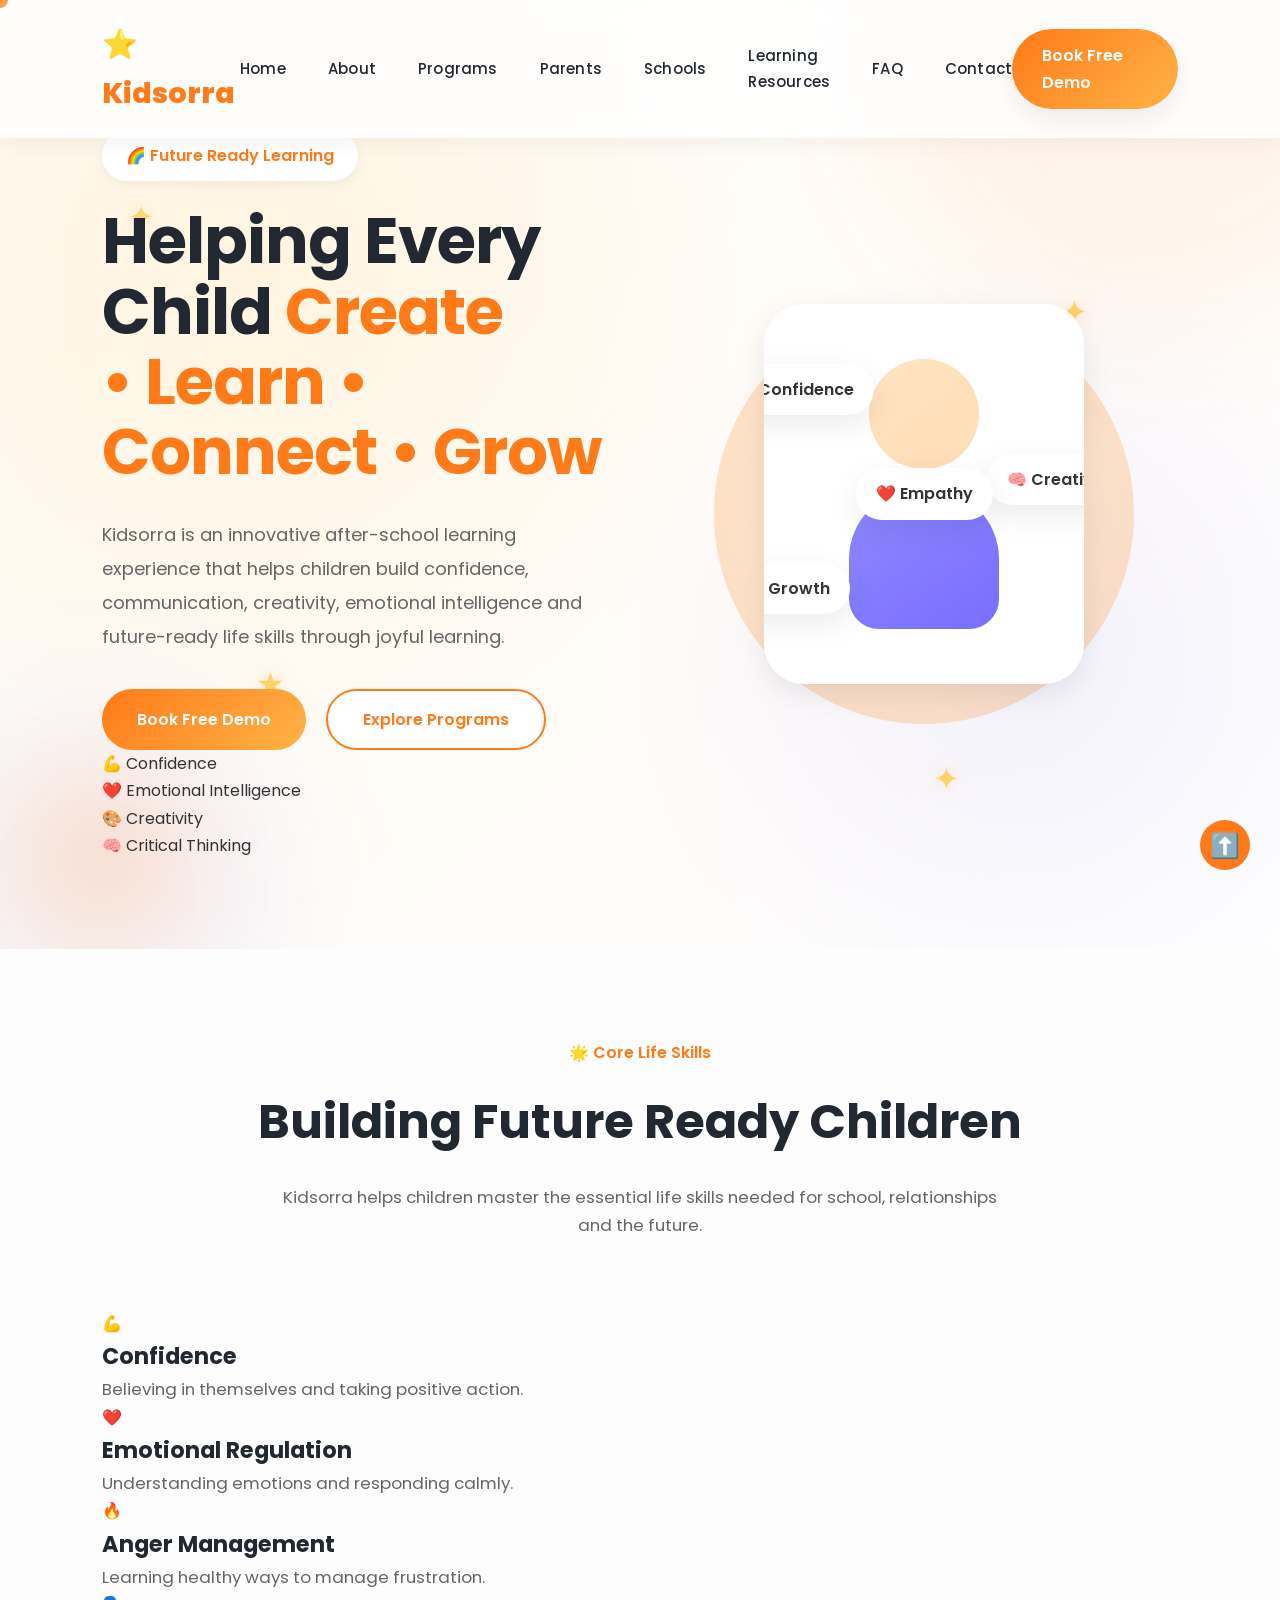
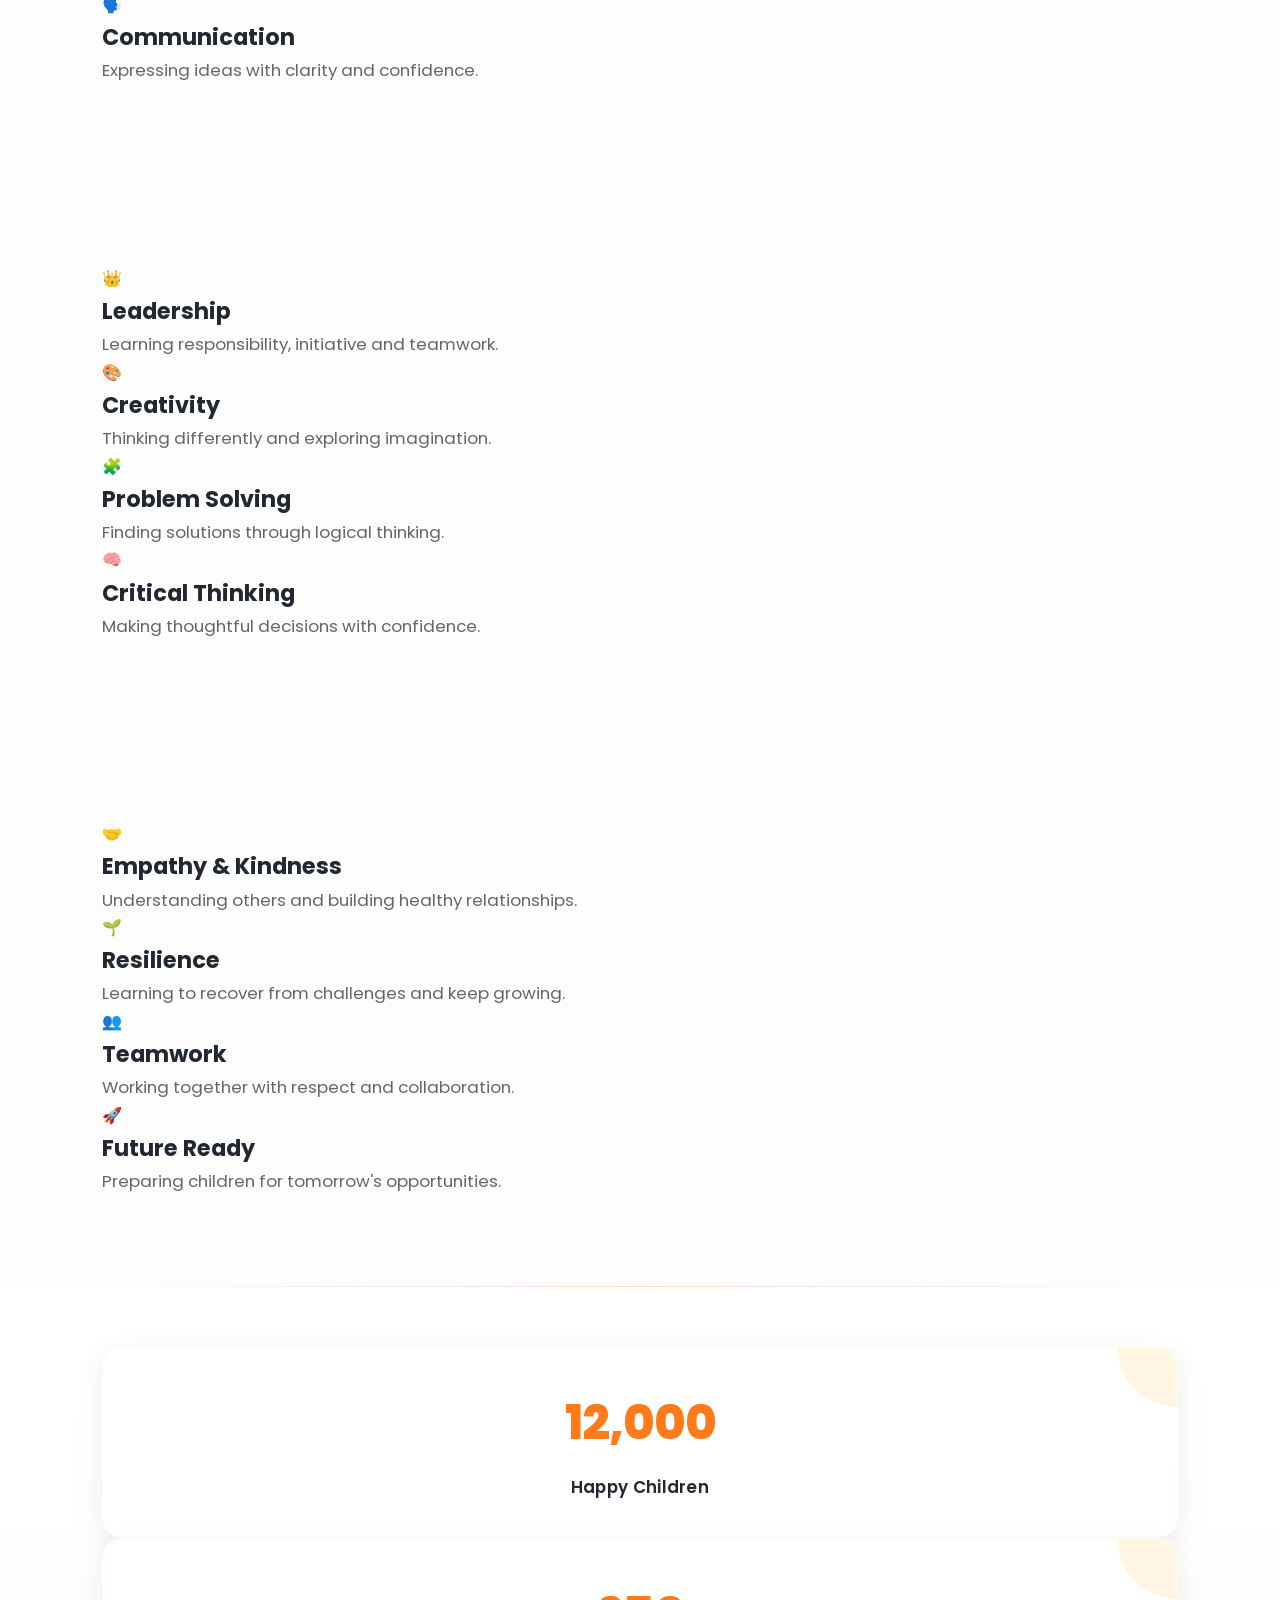
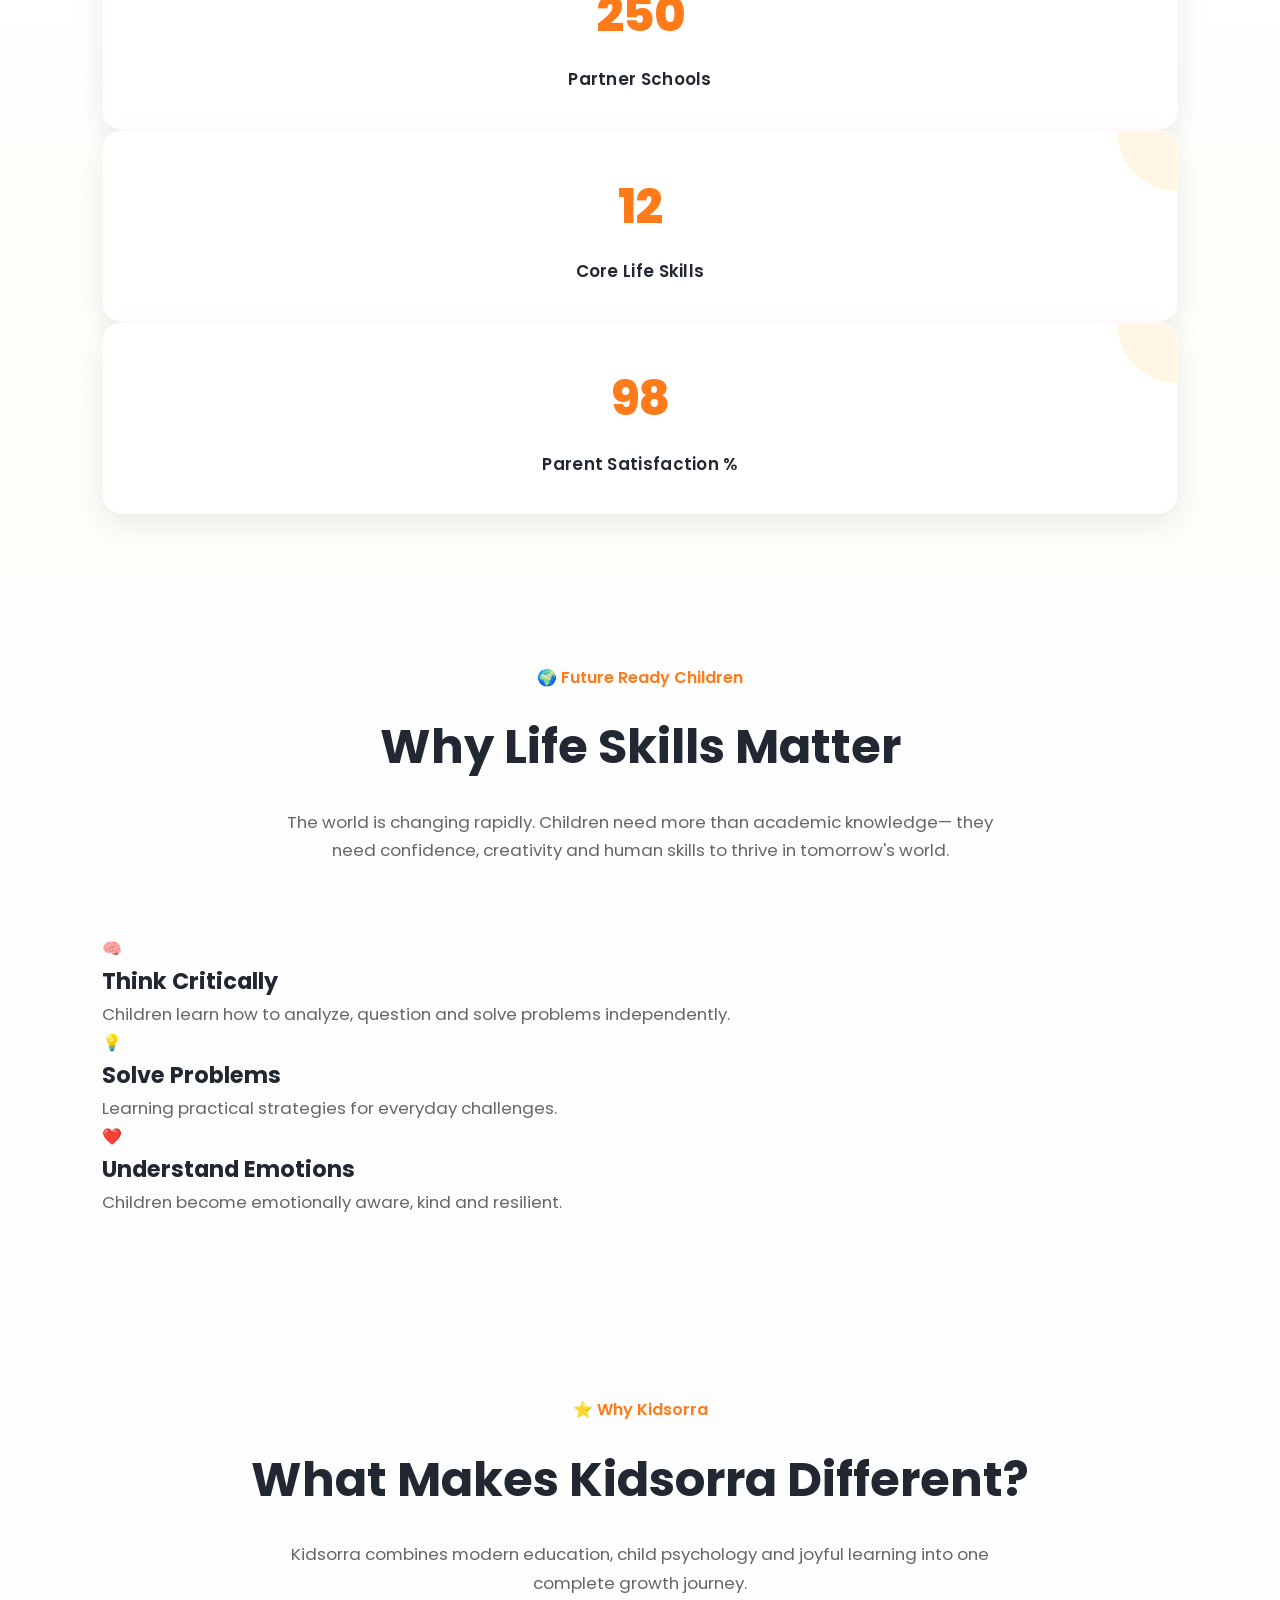
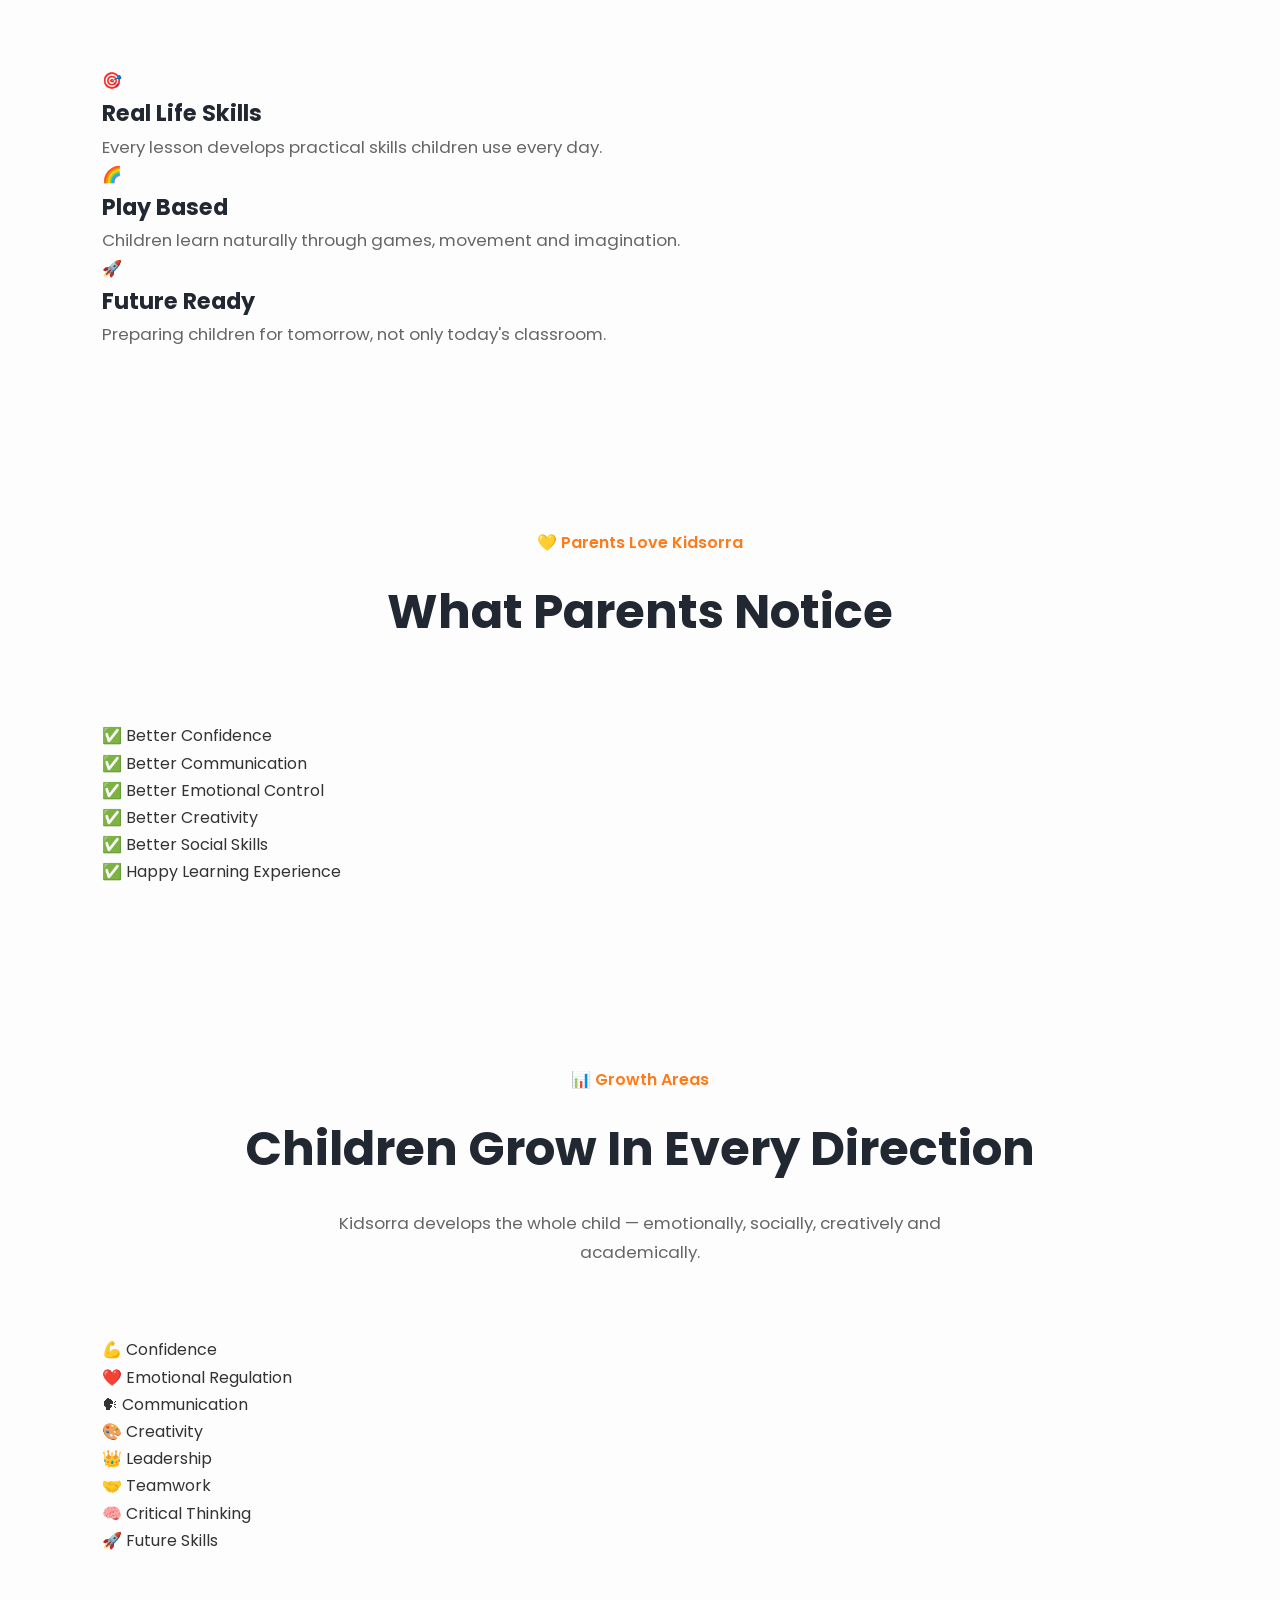
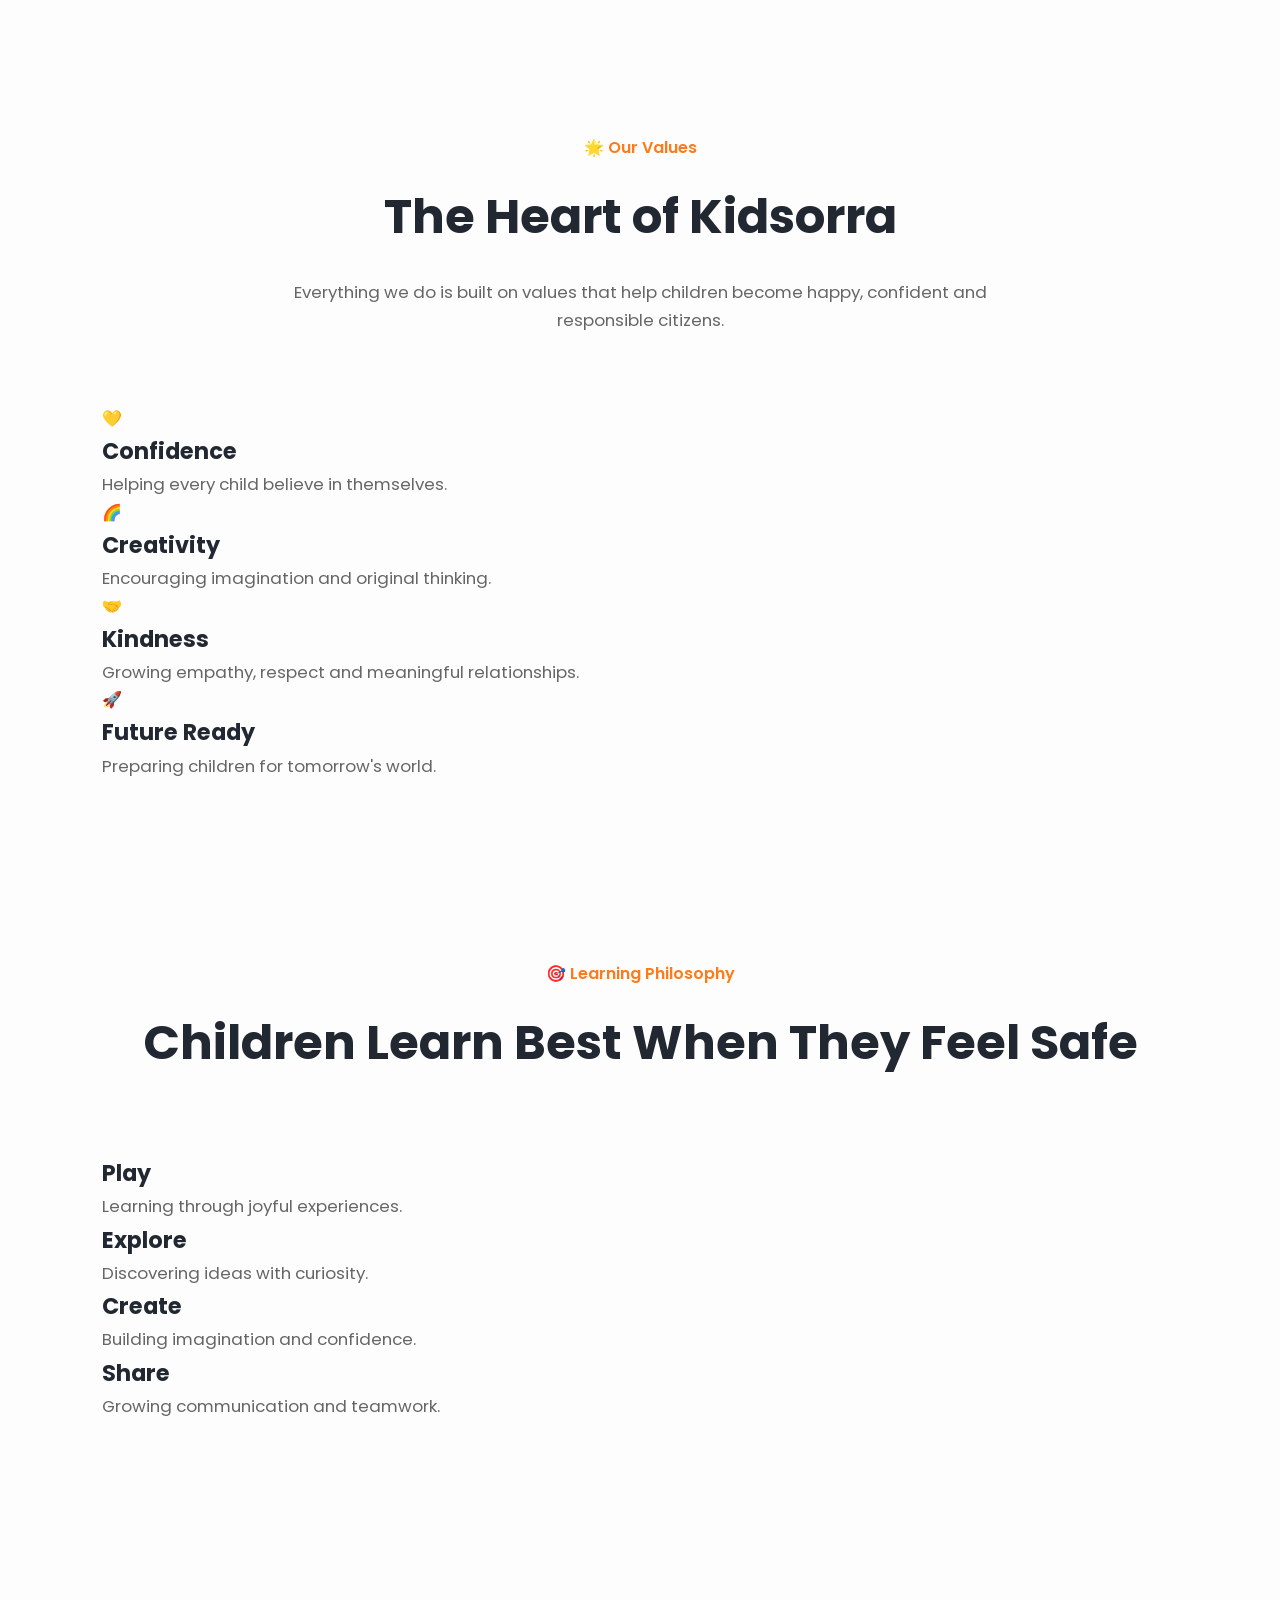
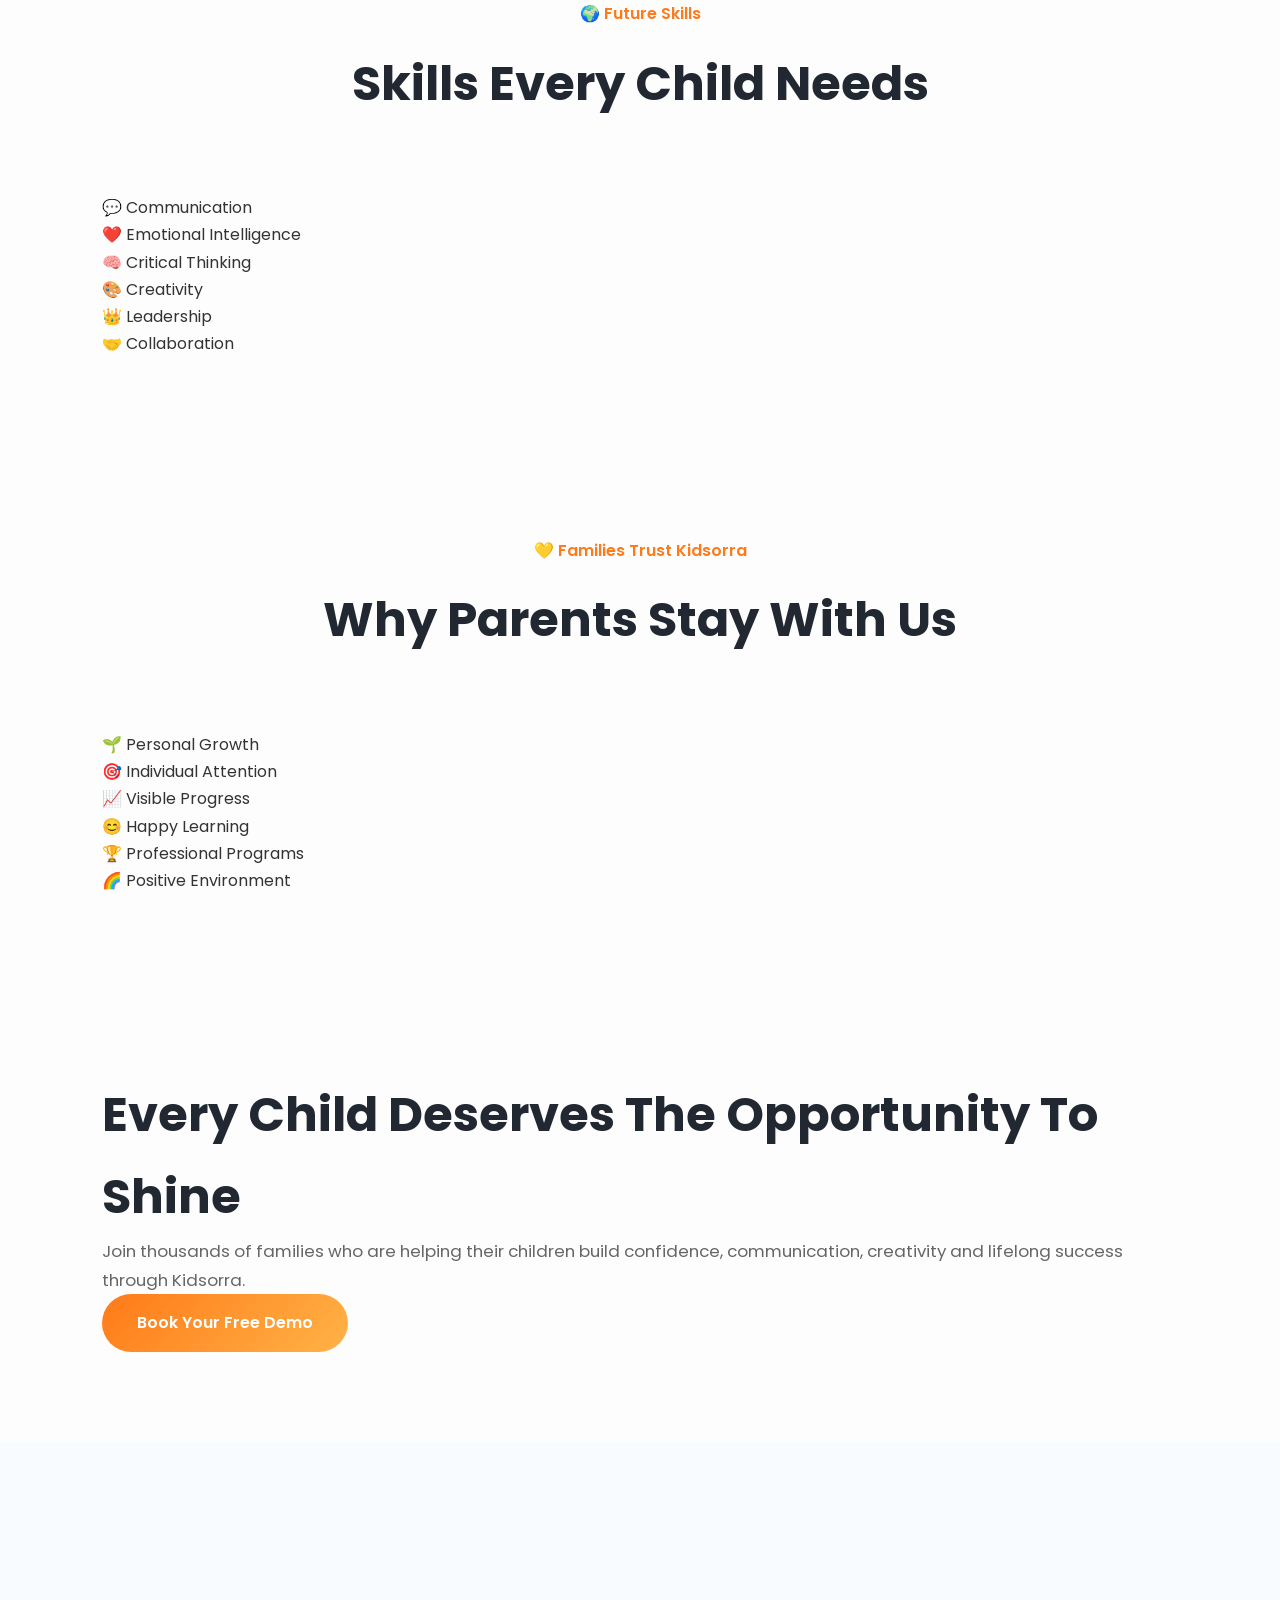
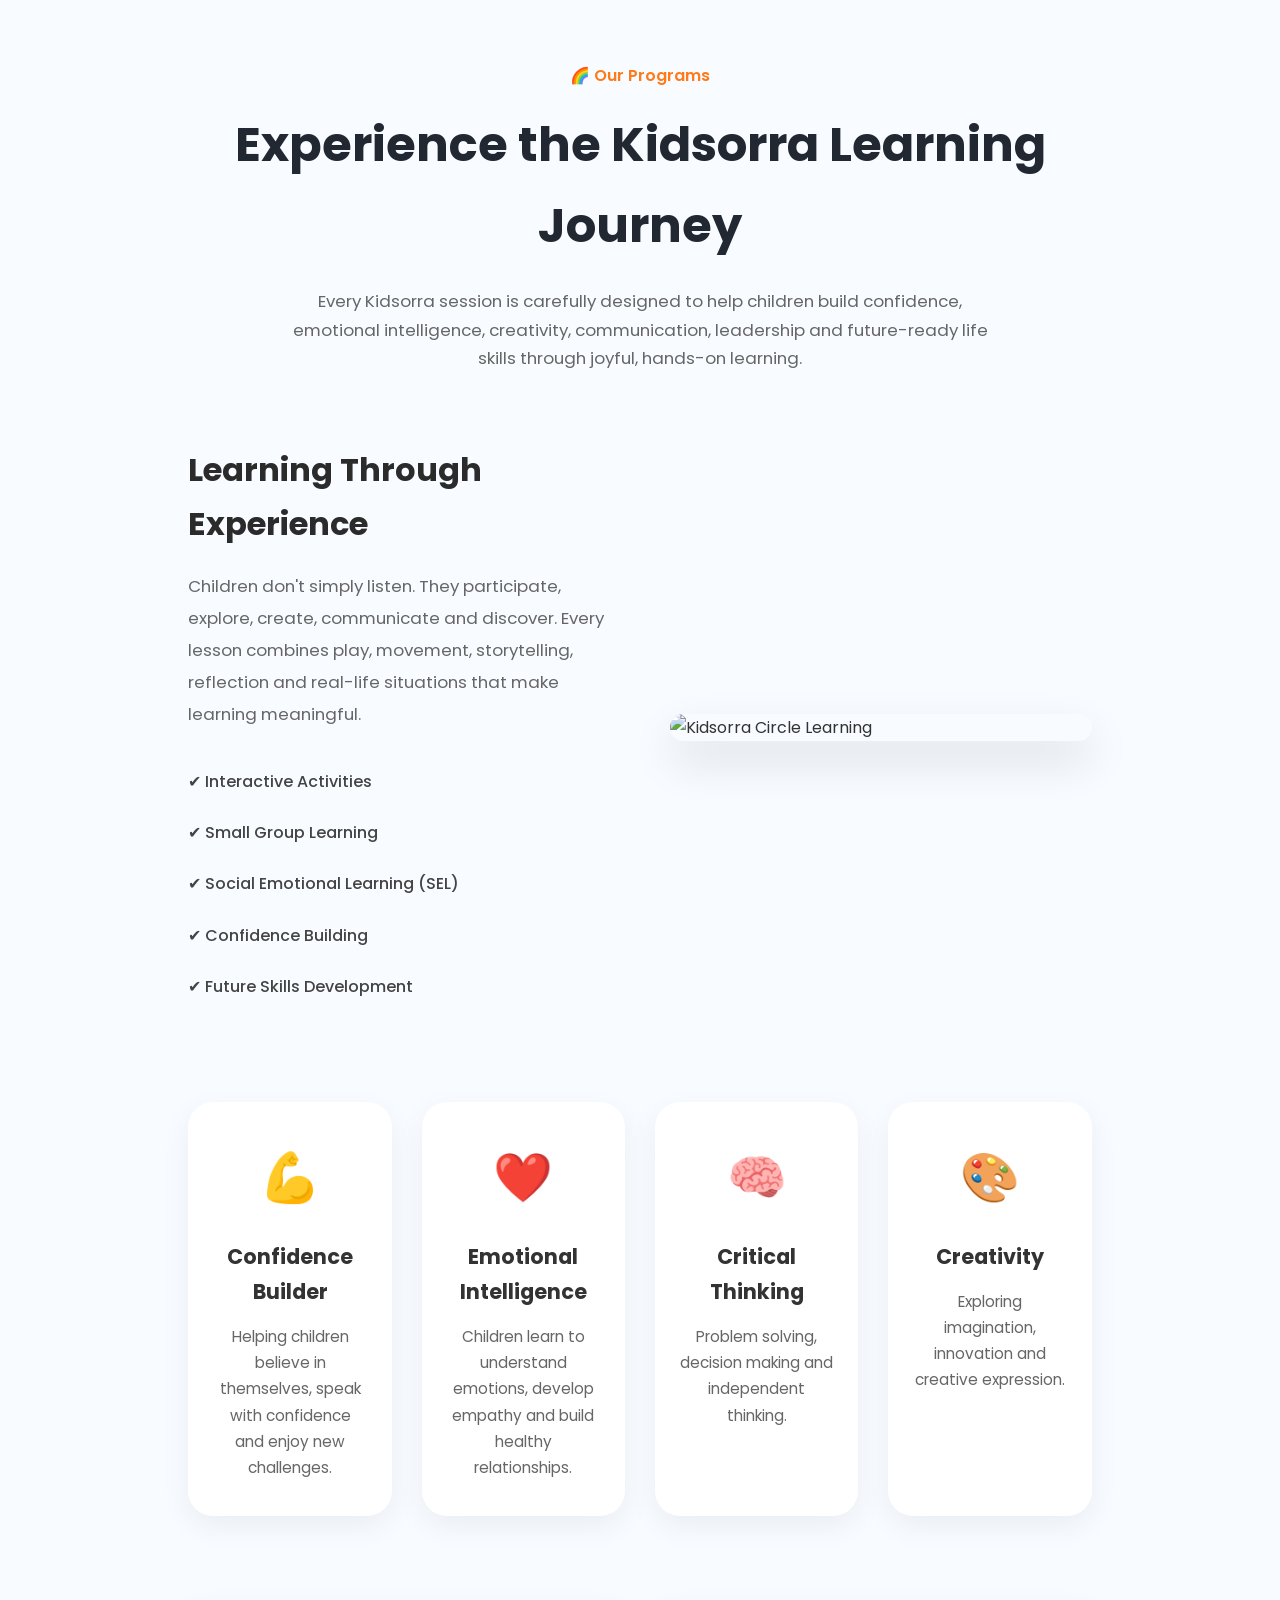
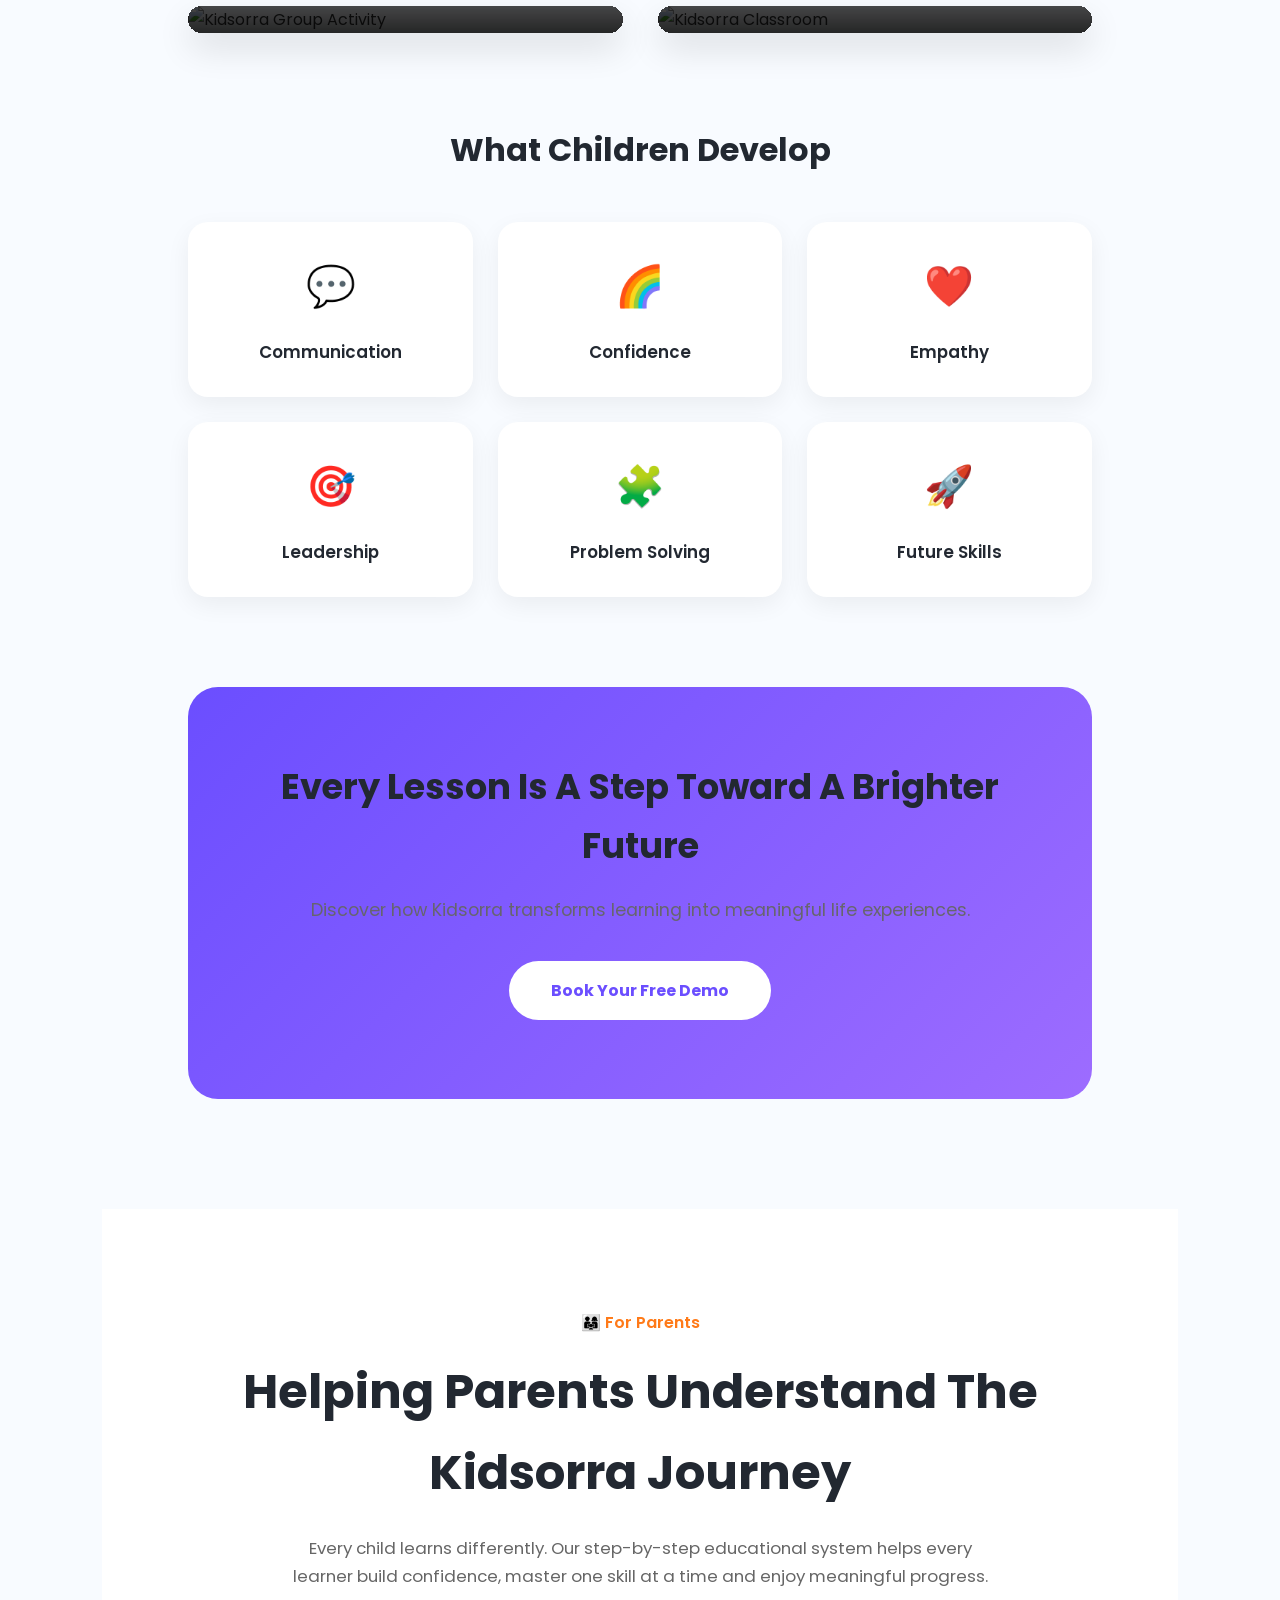
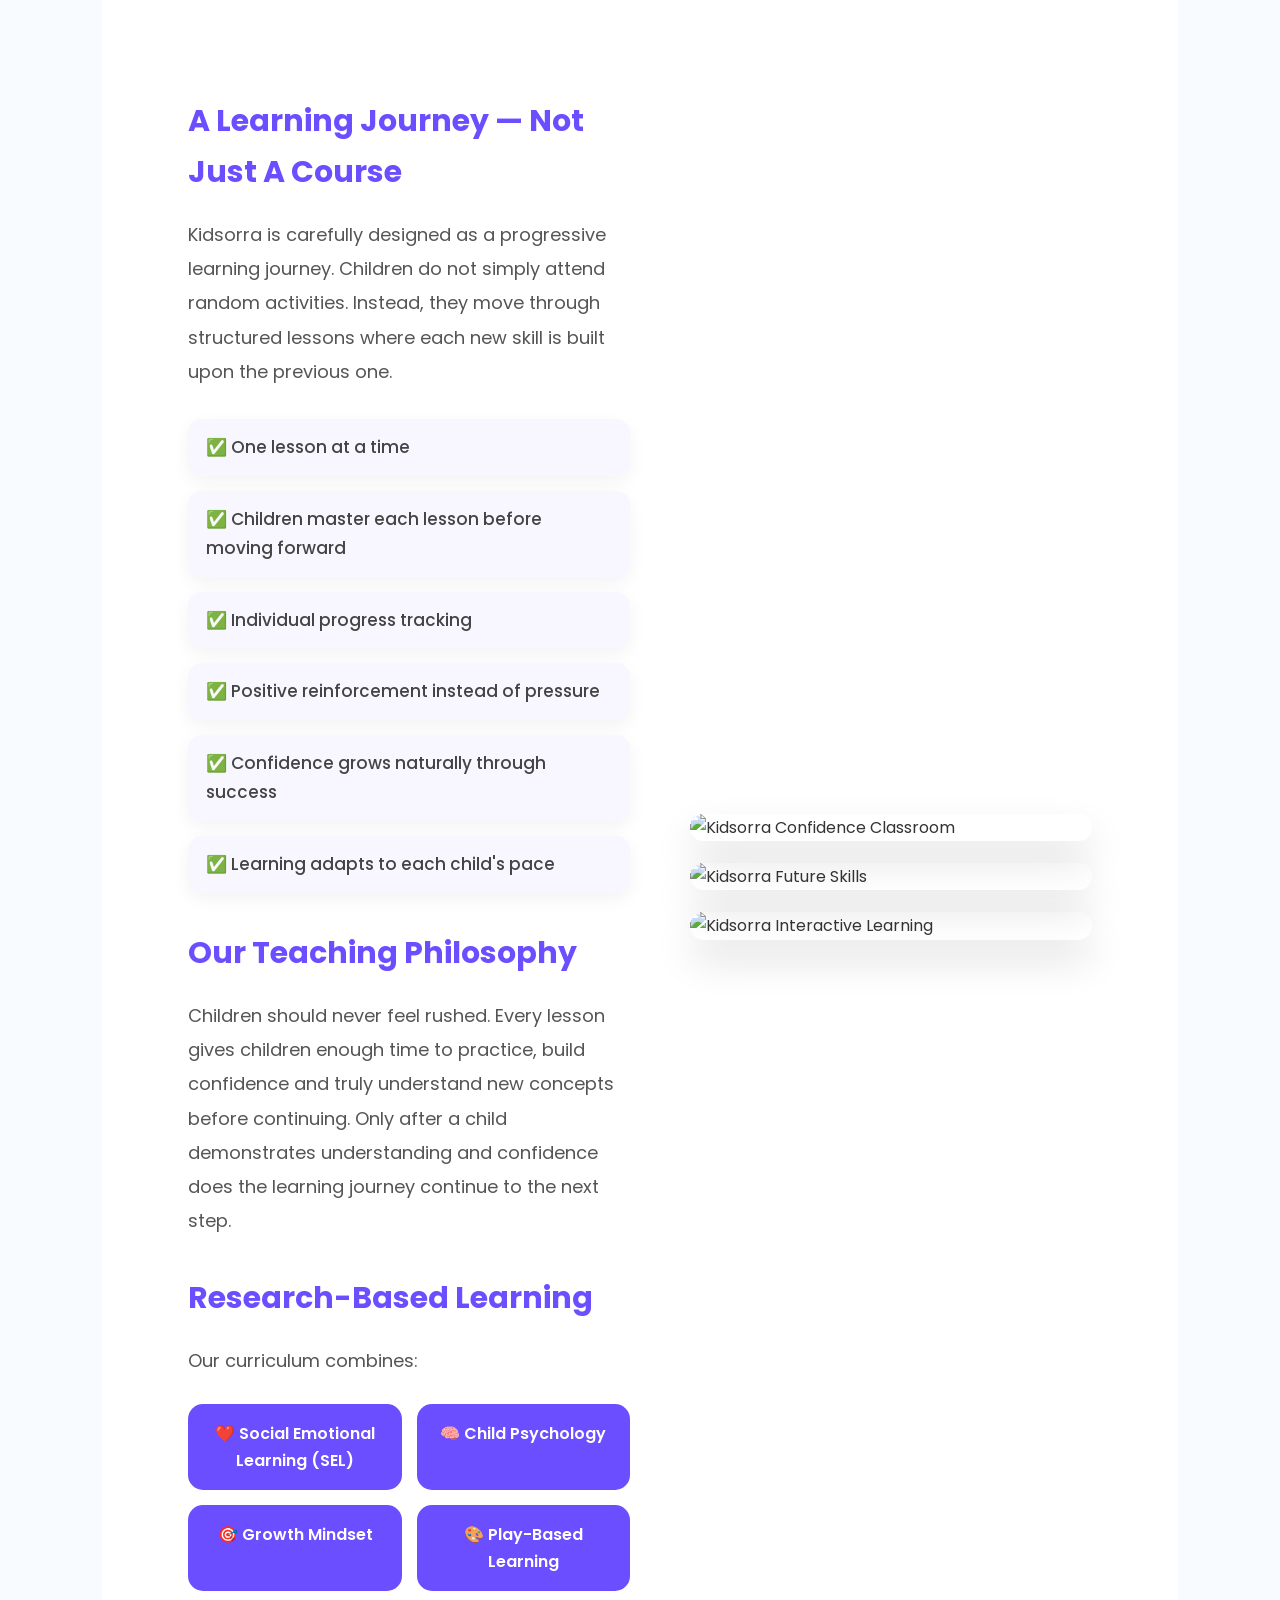
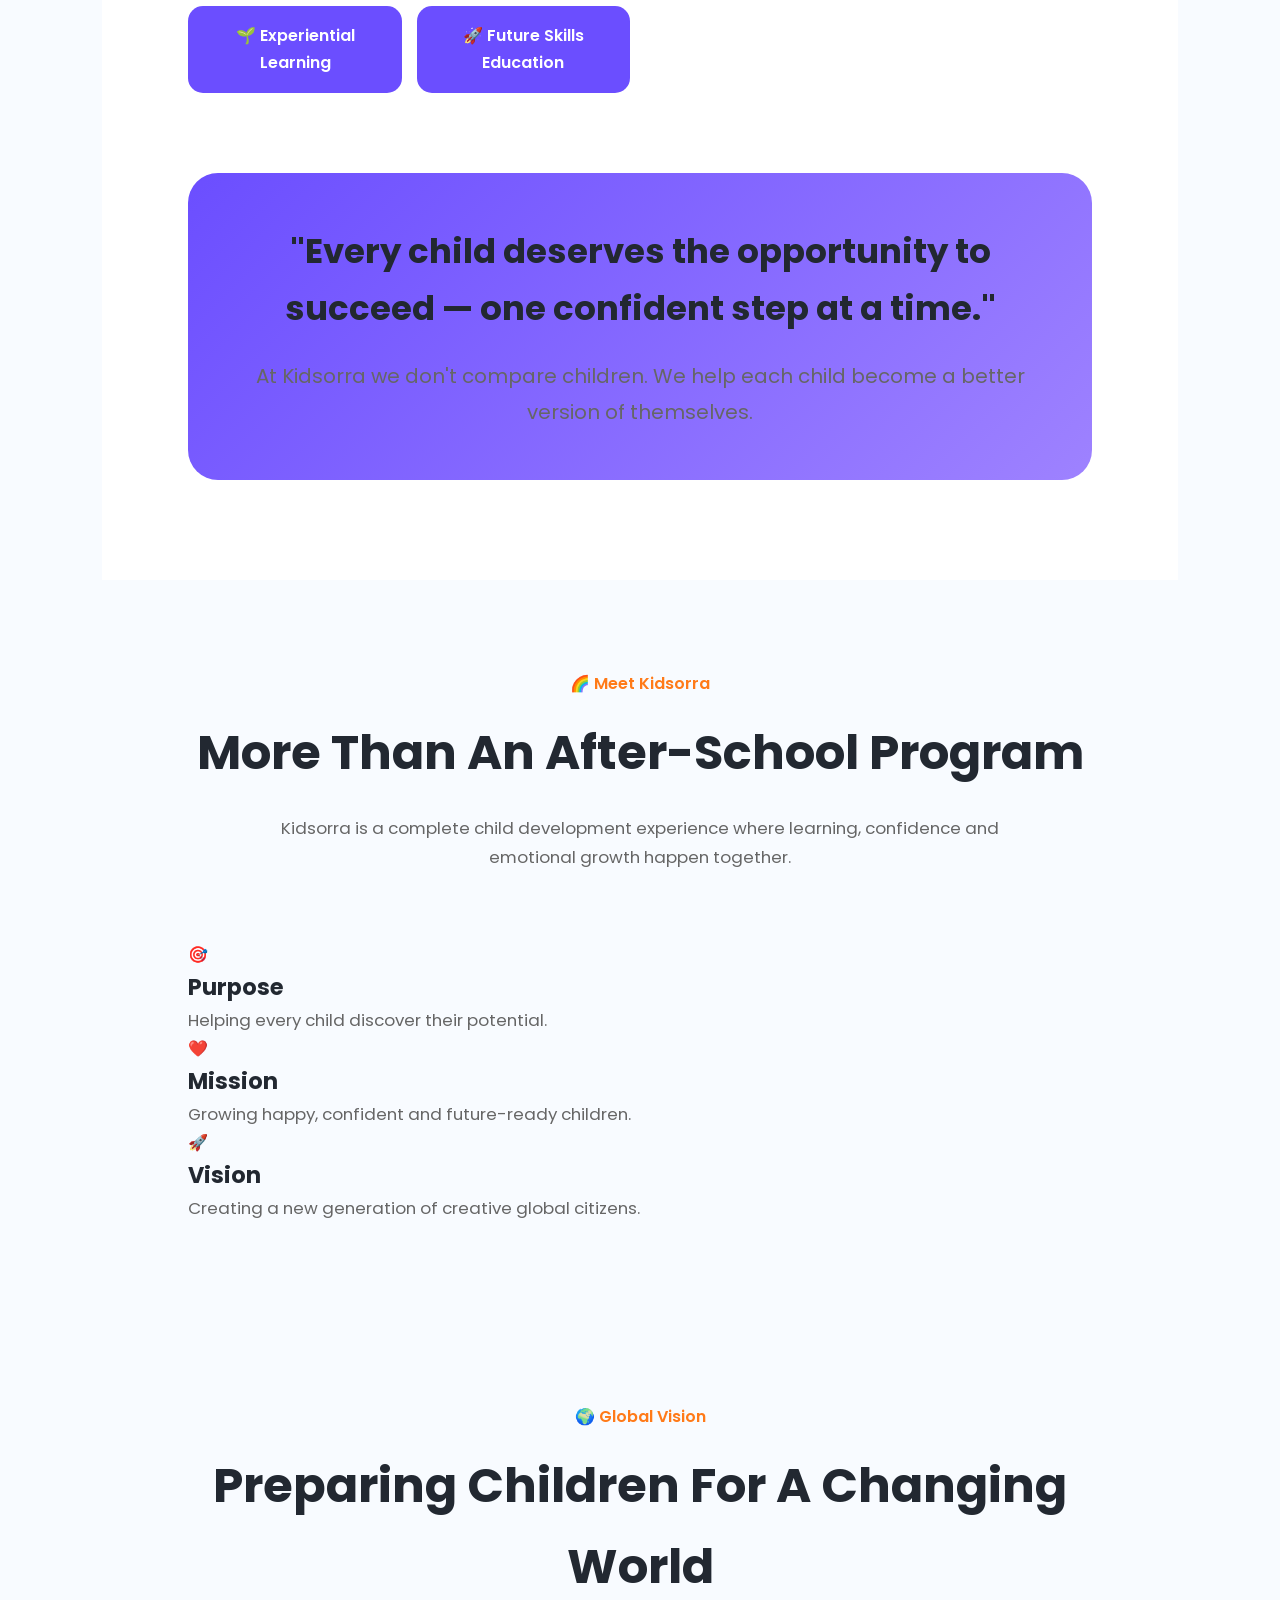
==== commit 94df49fd: "Update index.html" ====
--- a/index.html
+++ b/index.html
@@ -2060,60 +2060,8 @@
 
 </section>
 
-
-  <section id="resources" class="resources-section">
-
-<div class="section-title">
-
-<span>📚 Resources</span>
-
-<h2>Insights for Parents & Educators</h2>
-
-<p>
-Evidence-based articles helping children build confidence,
-emotional intelligence and future-ready skills.
-</p>
-
-</div>
-
-<div class="resource-card">
-
-<div class="resource-image">
-
-<img src="images/resource-confidence.jpg"
-alt="Building Confidence">
-
-</div>
-
-<div class="resource-content">
-
-<span class="resource-category">
-Confidence
-</span>
-
-<h3>
-How to Build Real Confidence in Children
-</h3>
-
-<p>
-
-Confidence isn't something children are born with—it grows through repeated experiences of success, emotional safety, encouragement and meaningful challenges.
-
-This article explores practical ways parents and teachers can help children develop lifelong confidence.
-
-</p>
-
-<a href="article-confidence.html" class="btn-primary">
-
-Read More →
-
-</a>
-
-</div>
-
-</div>
-
-</section>
+  
+
 
  <!-- =========================================
 RESOURCES
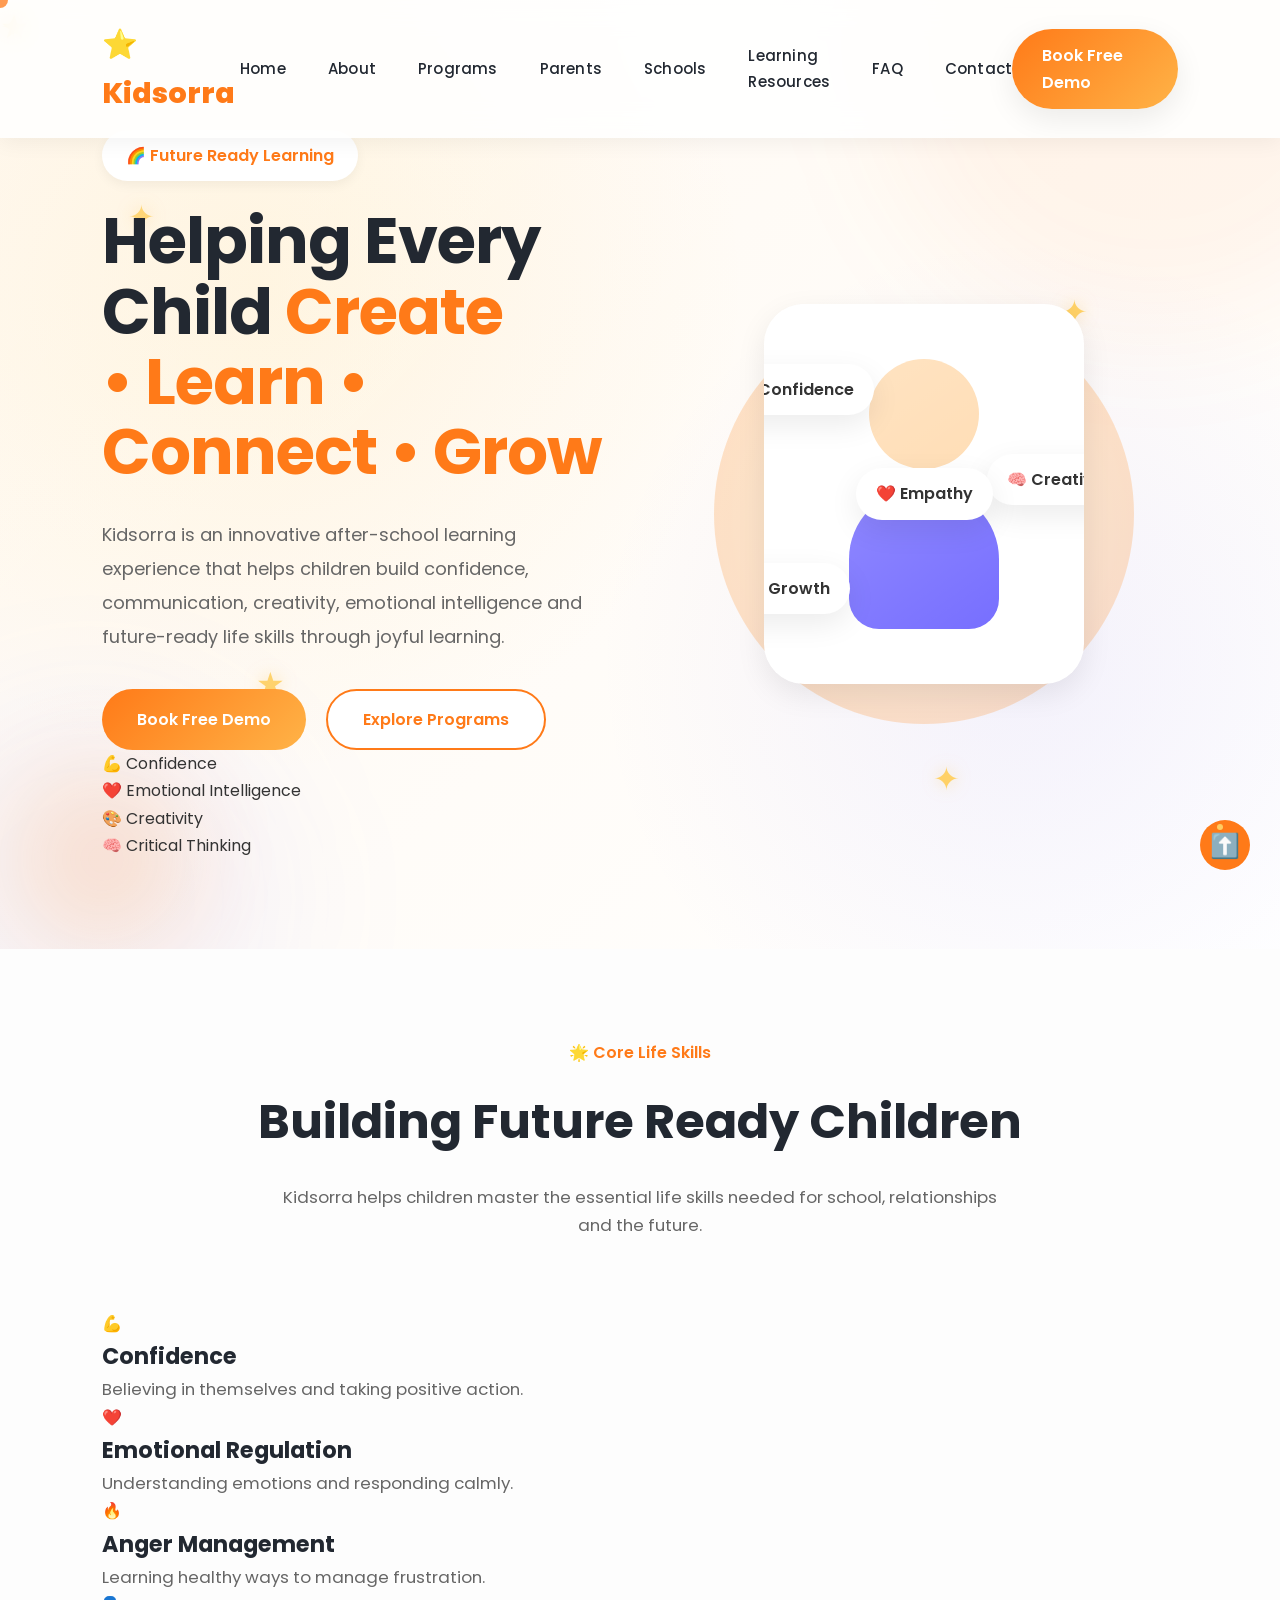
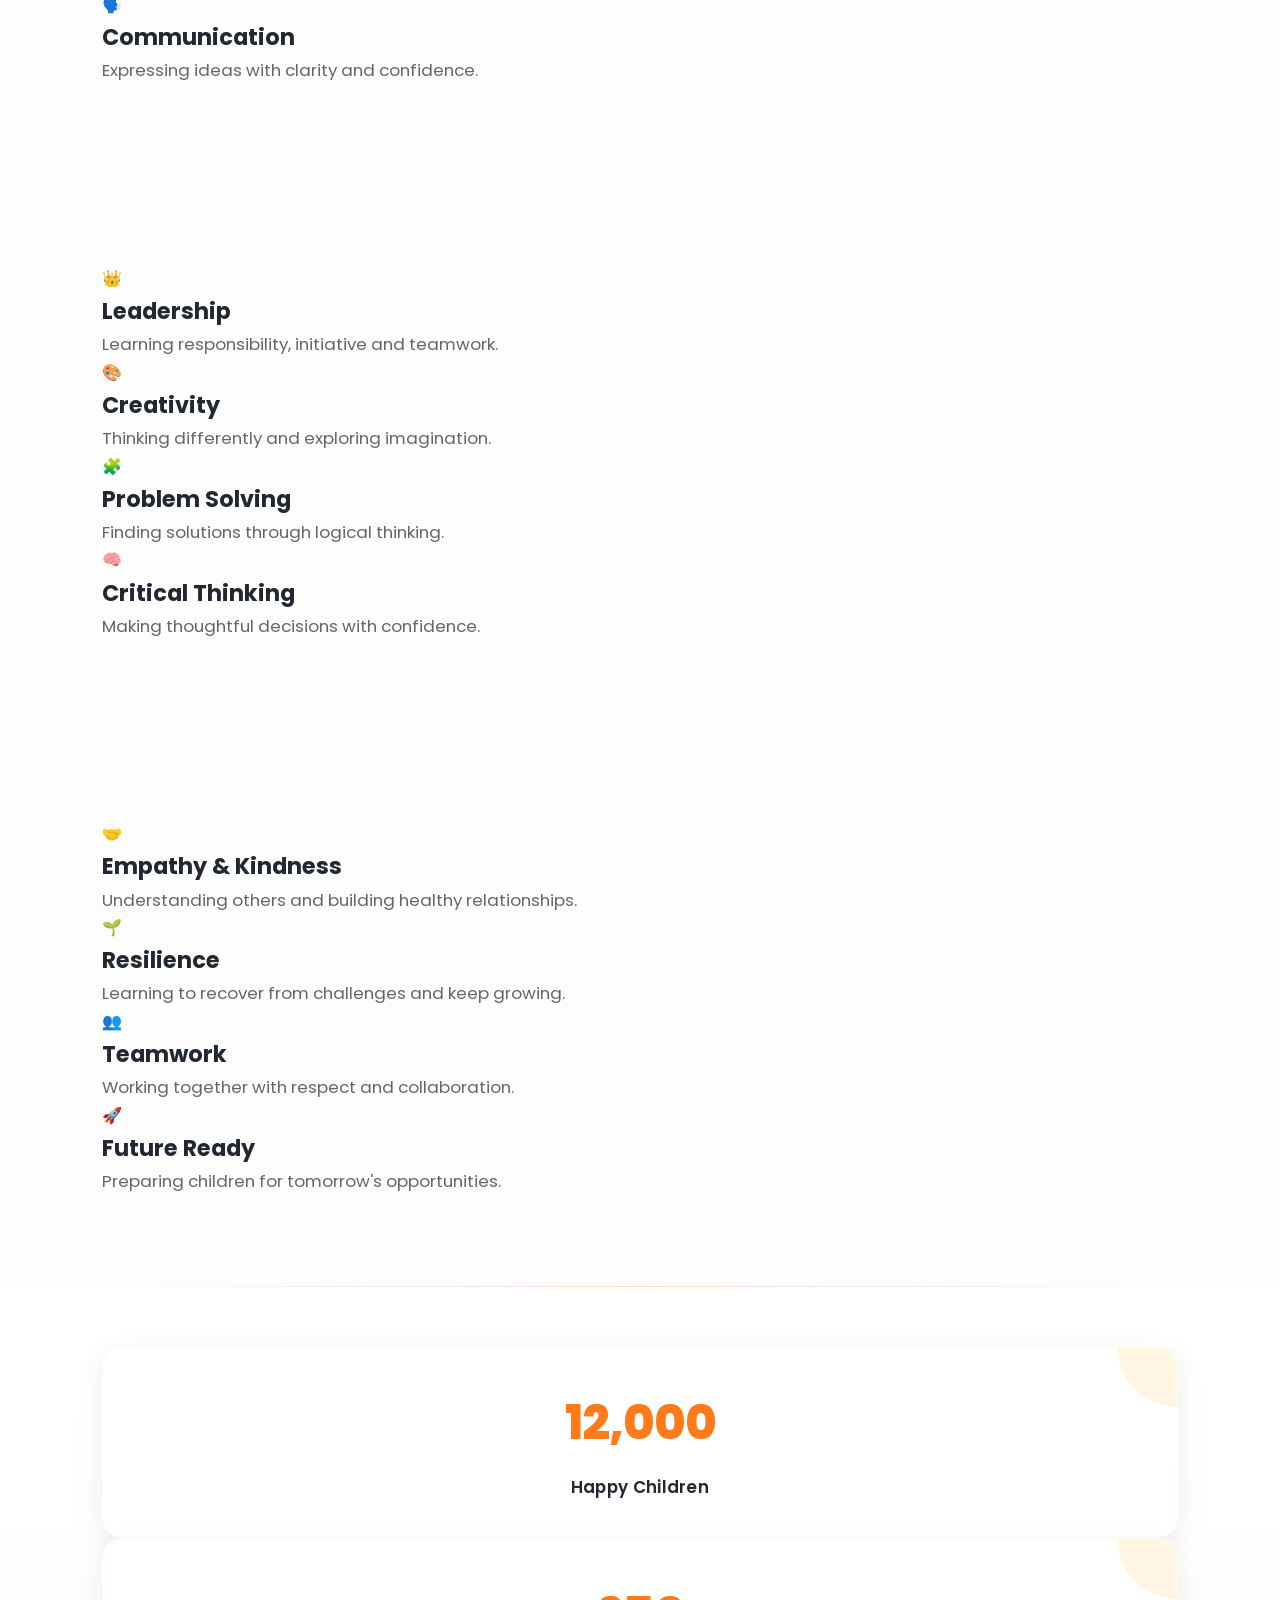
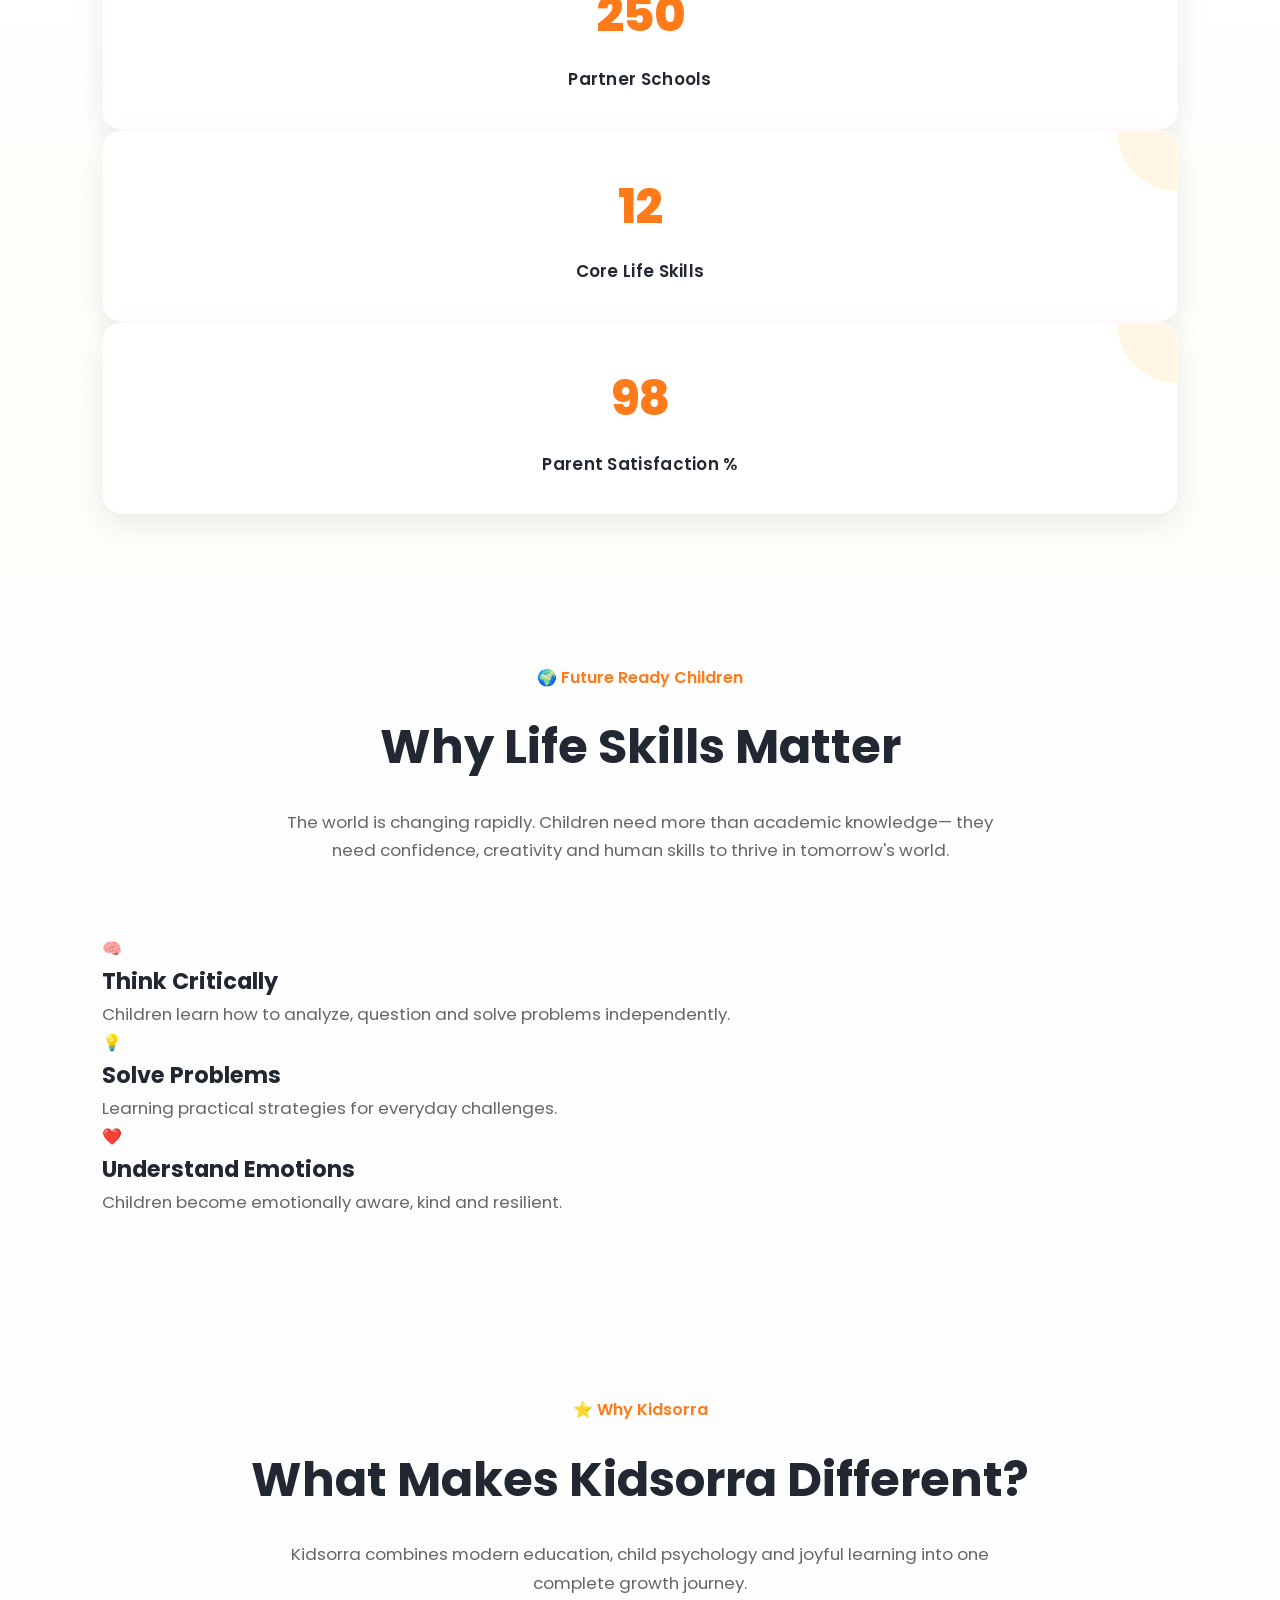
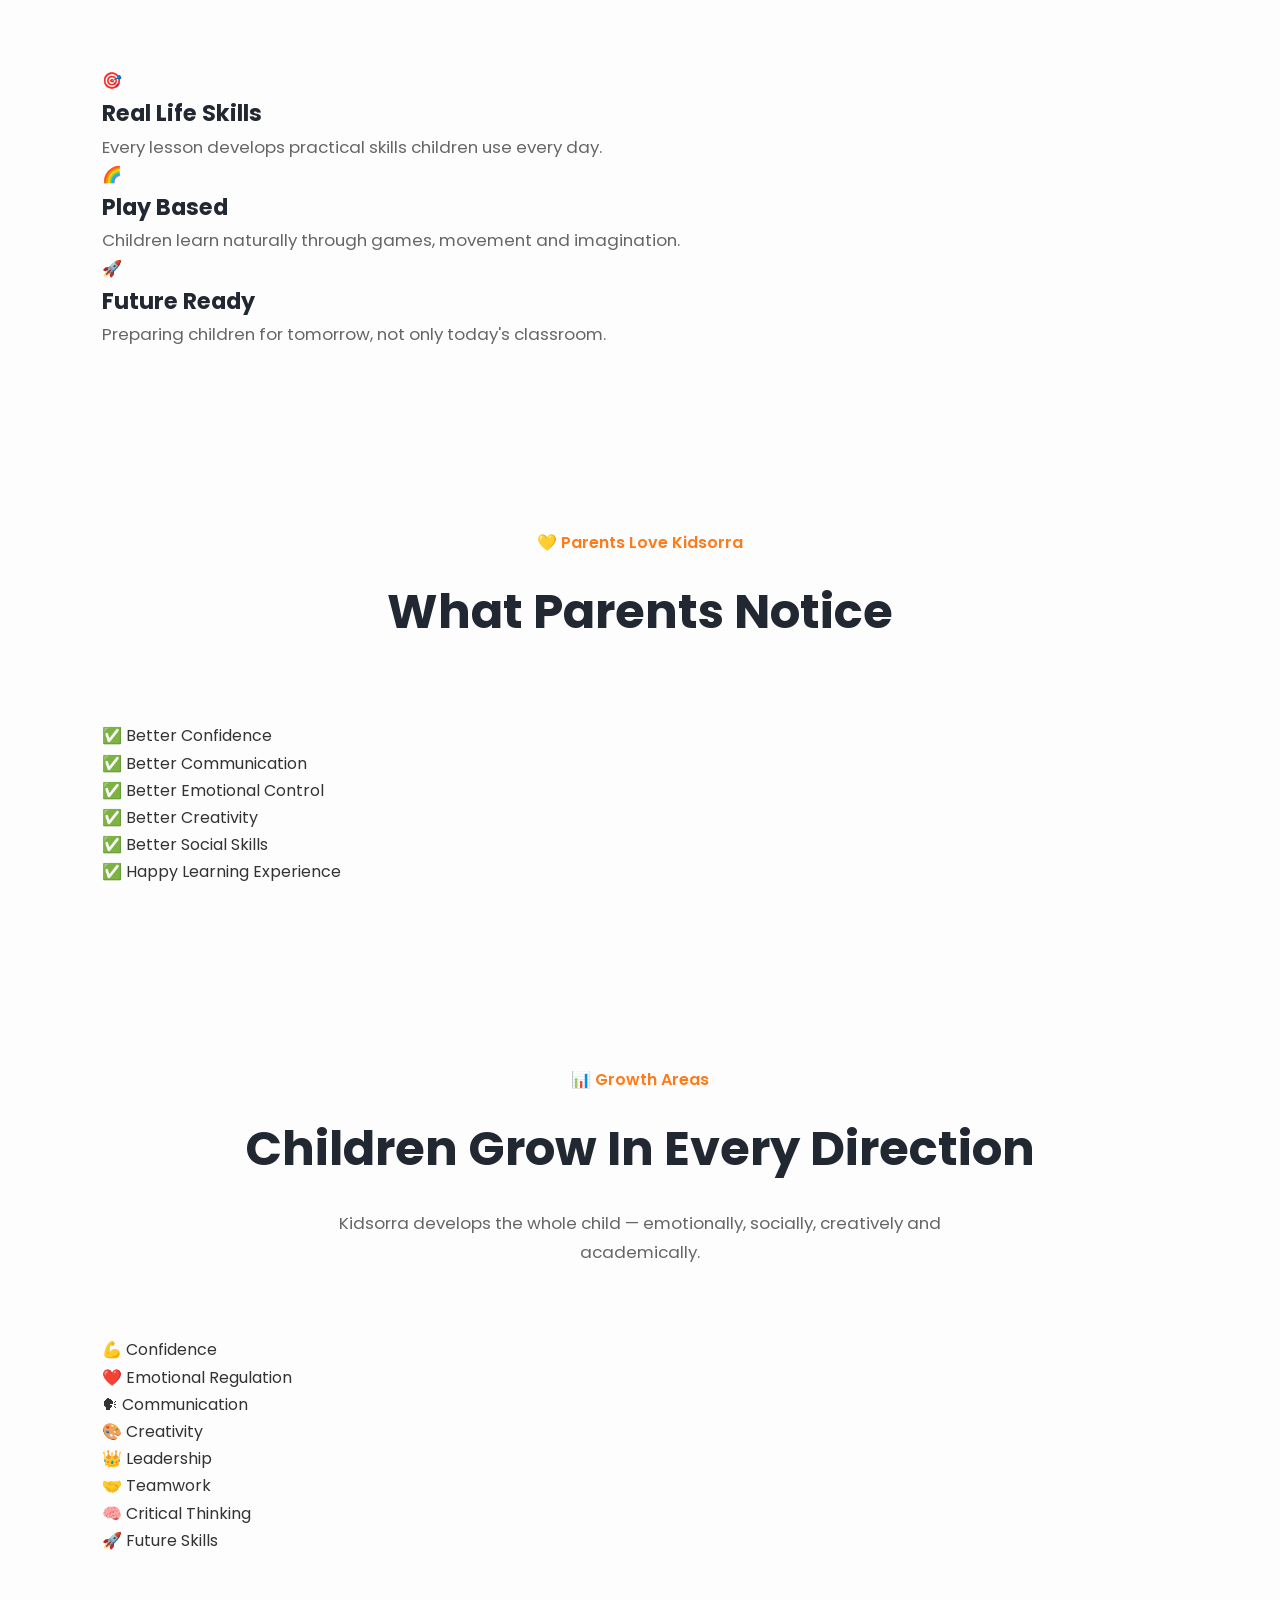
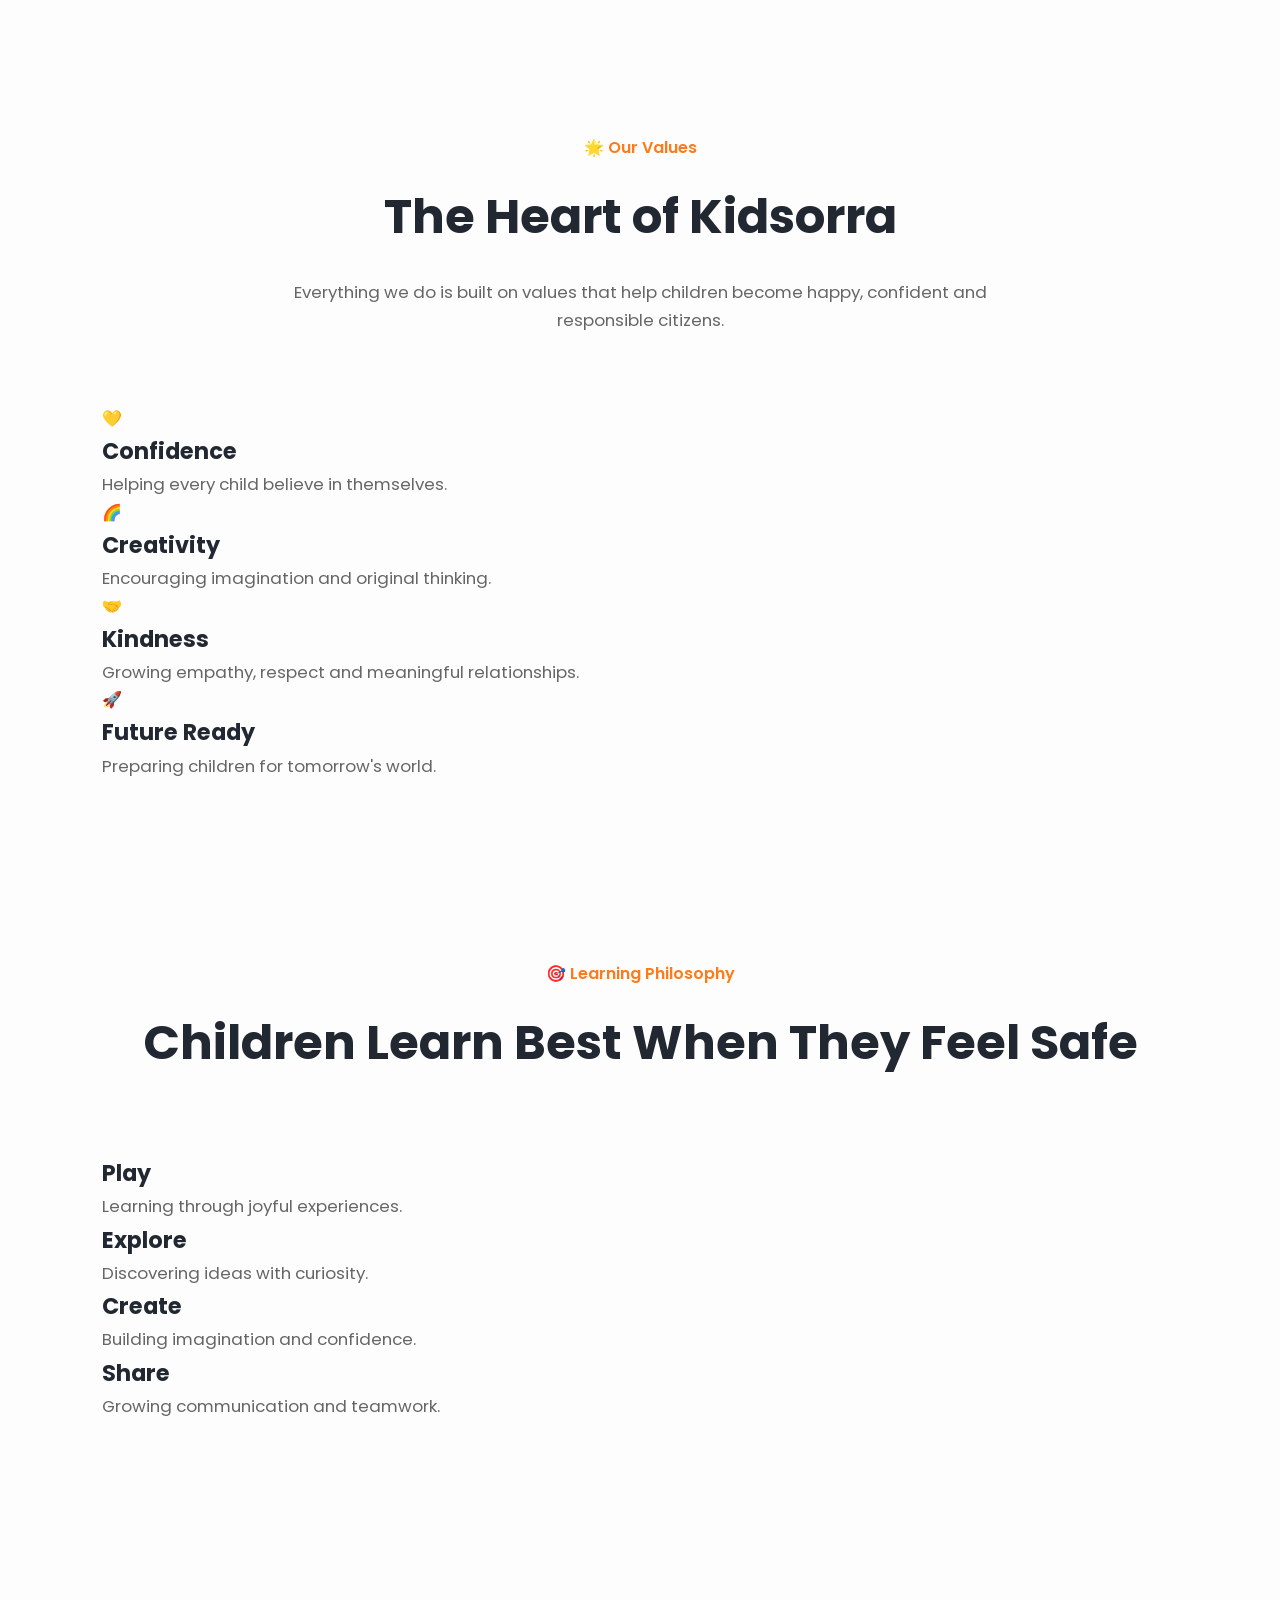
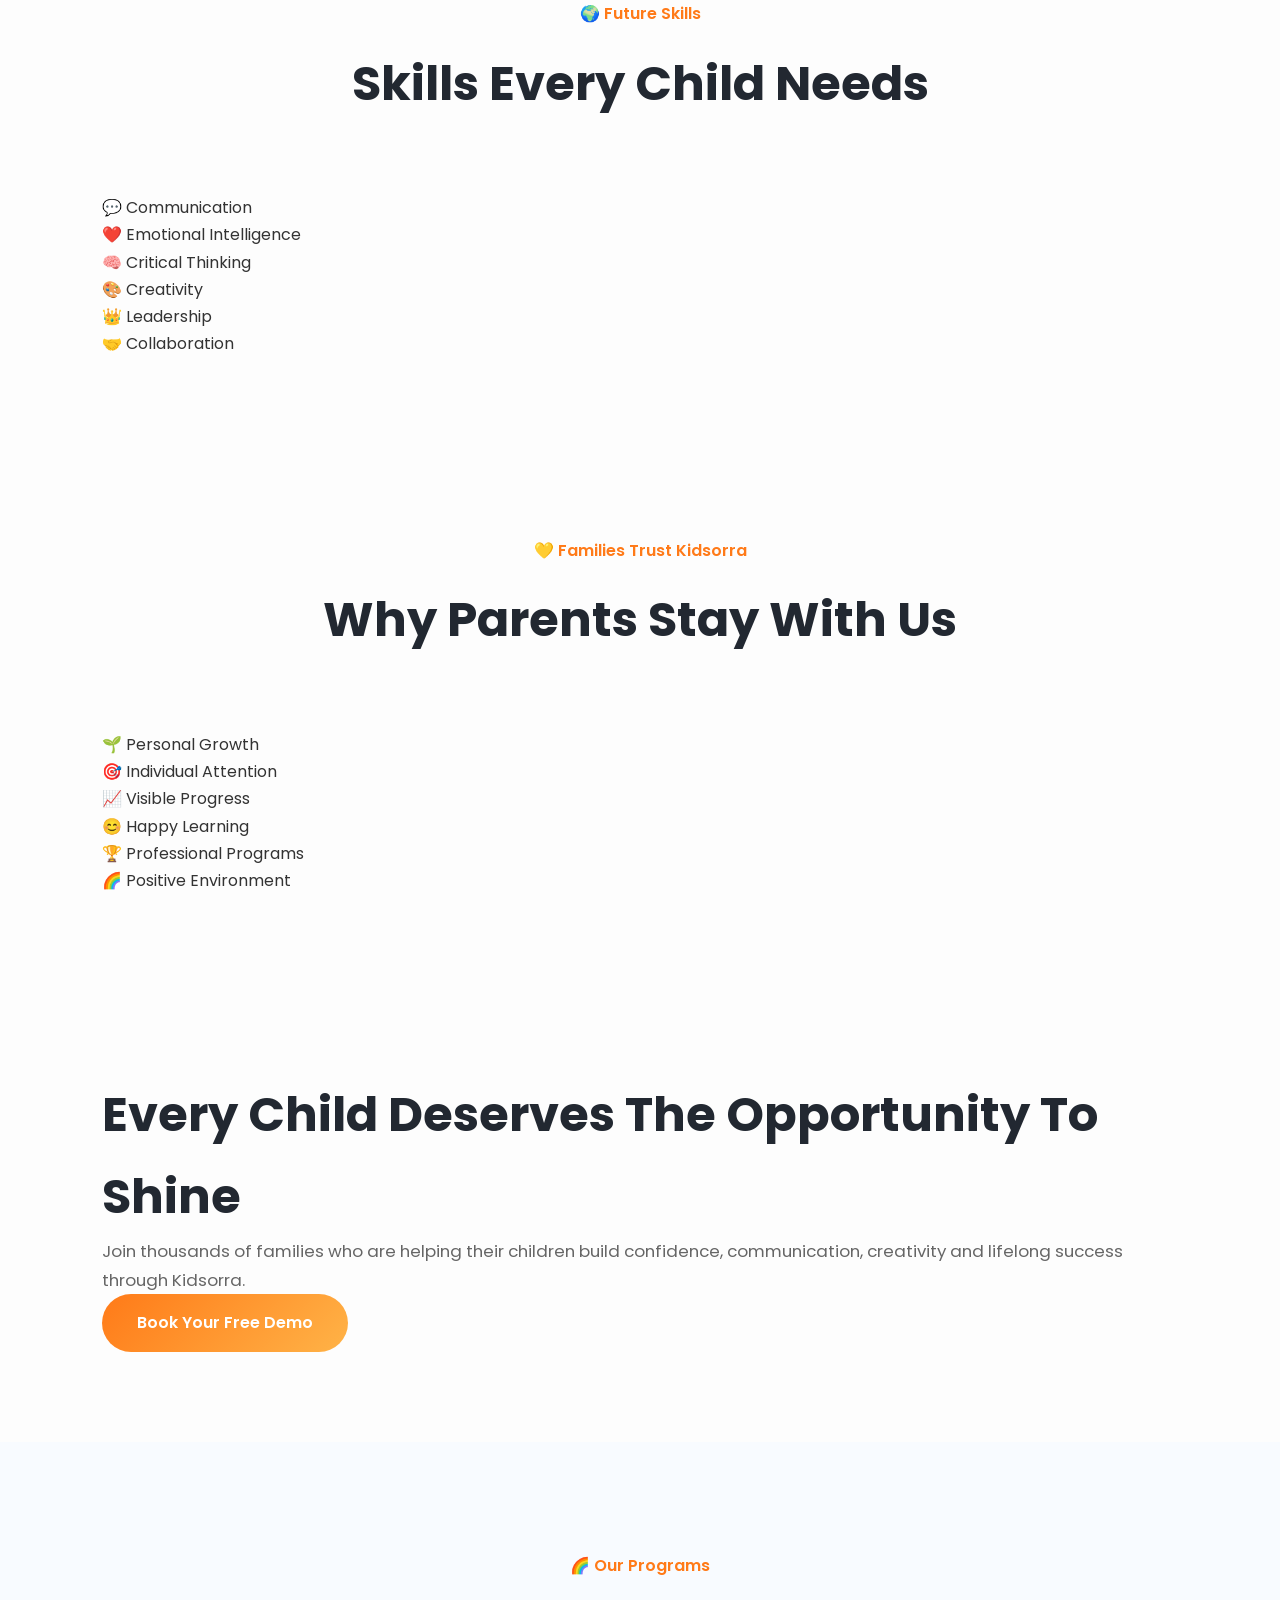
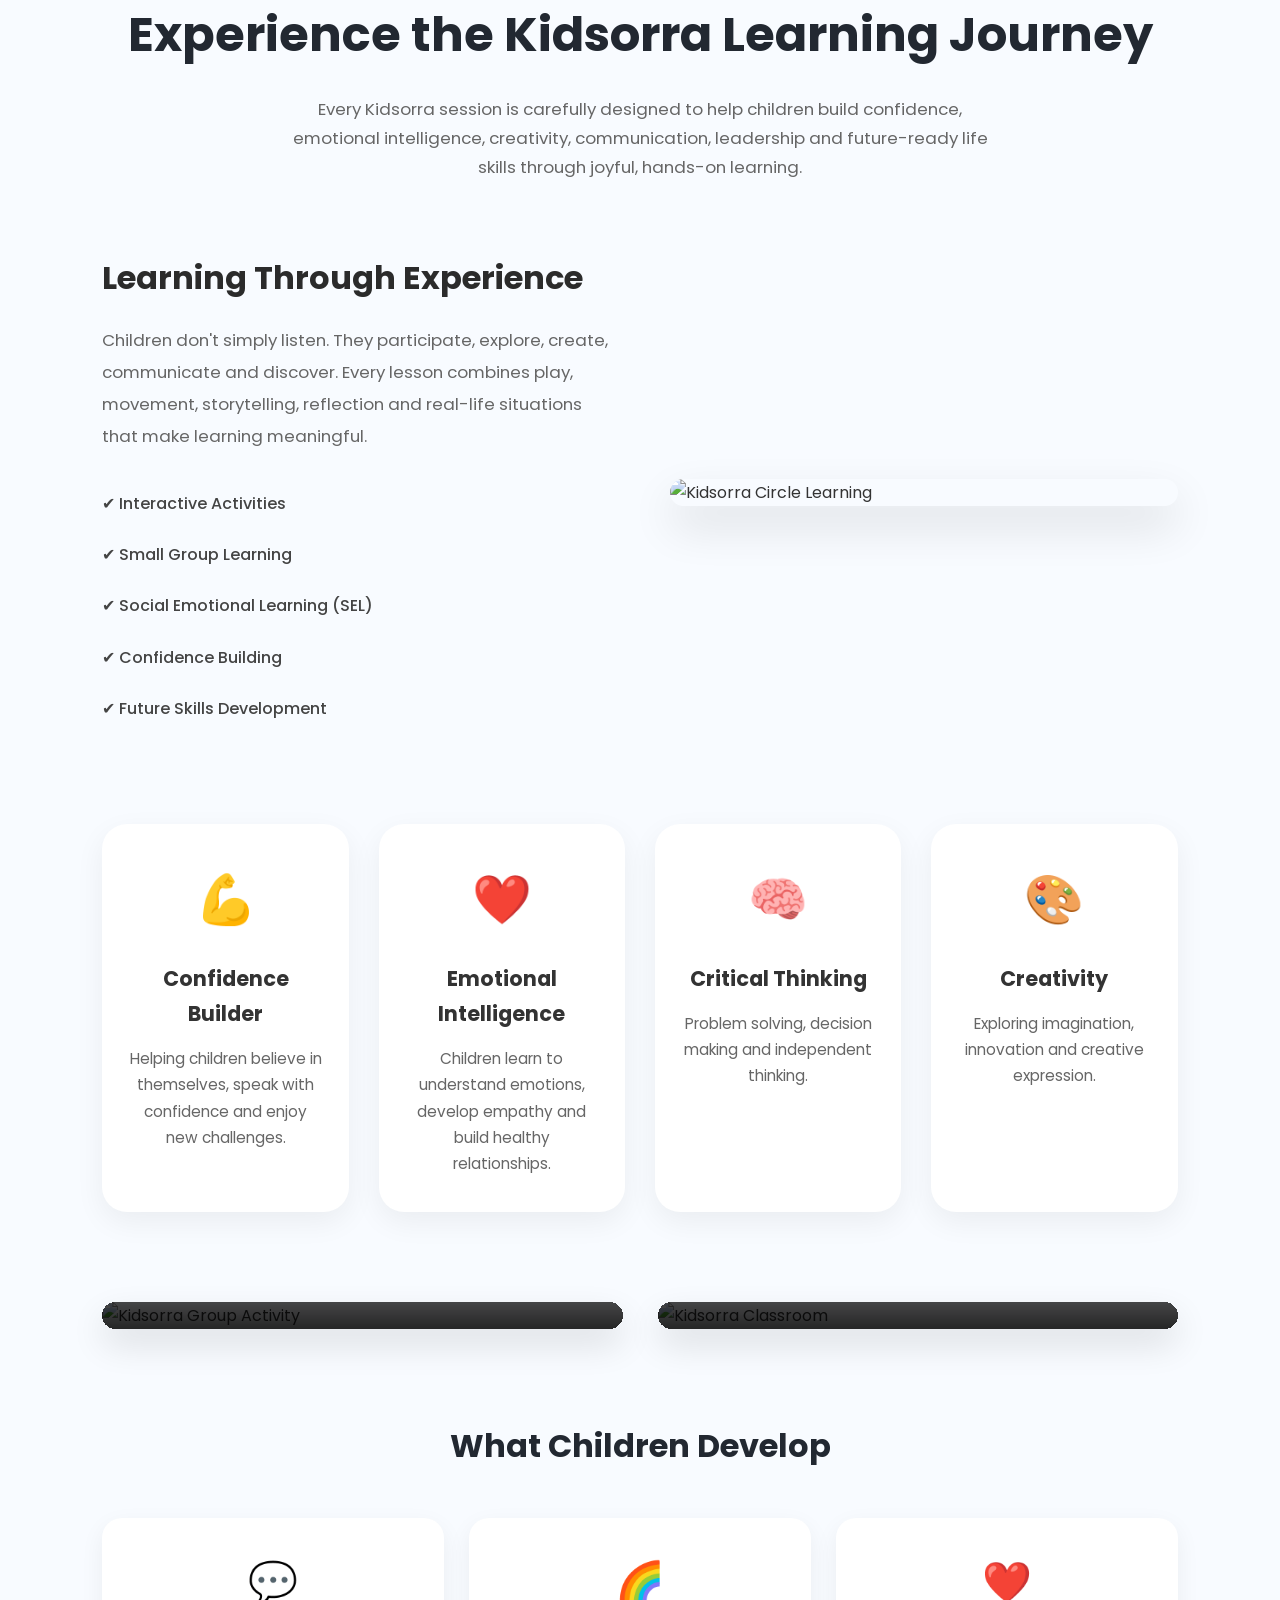
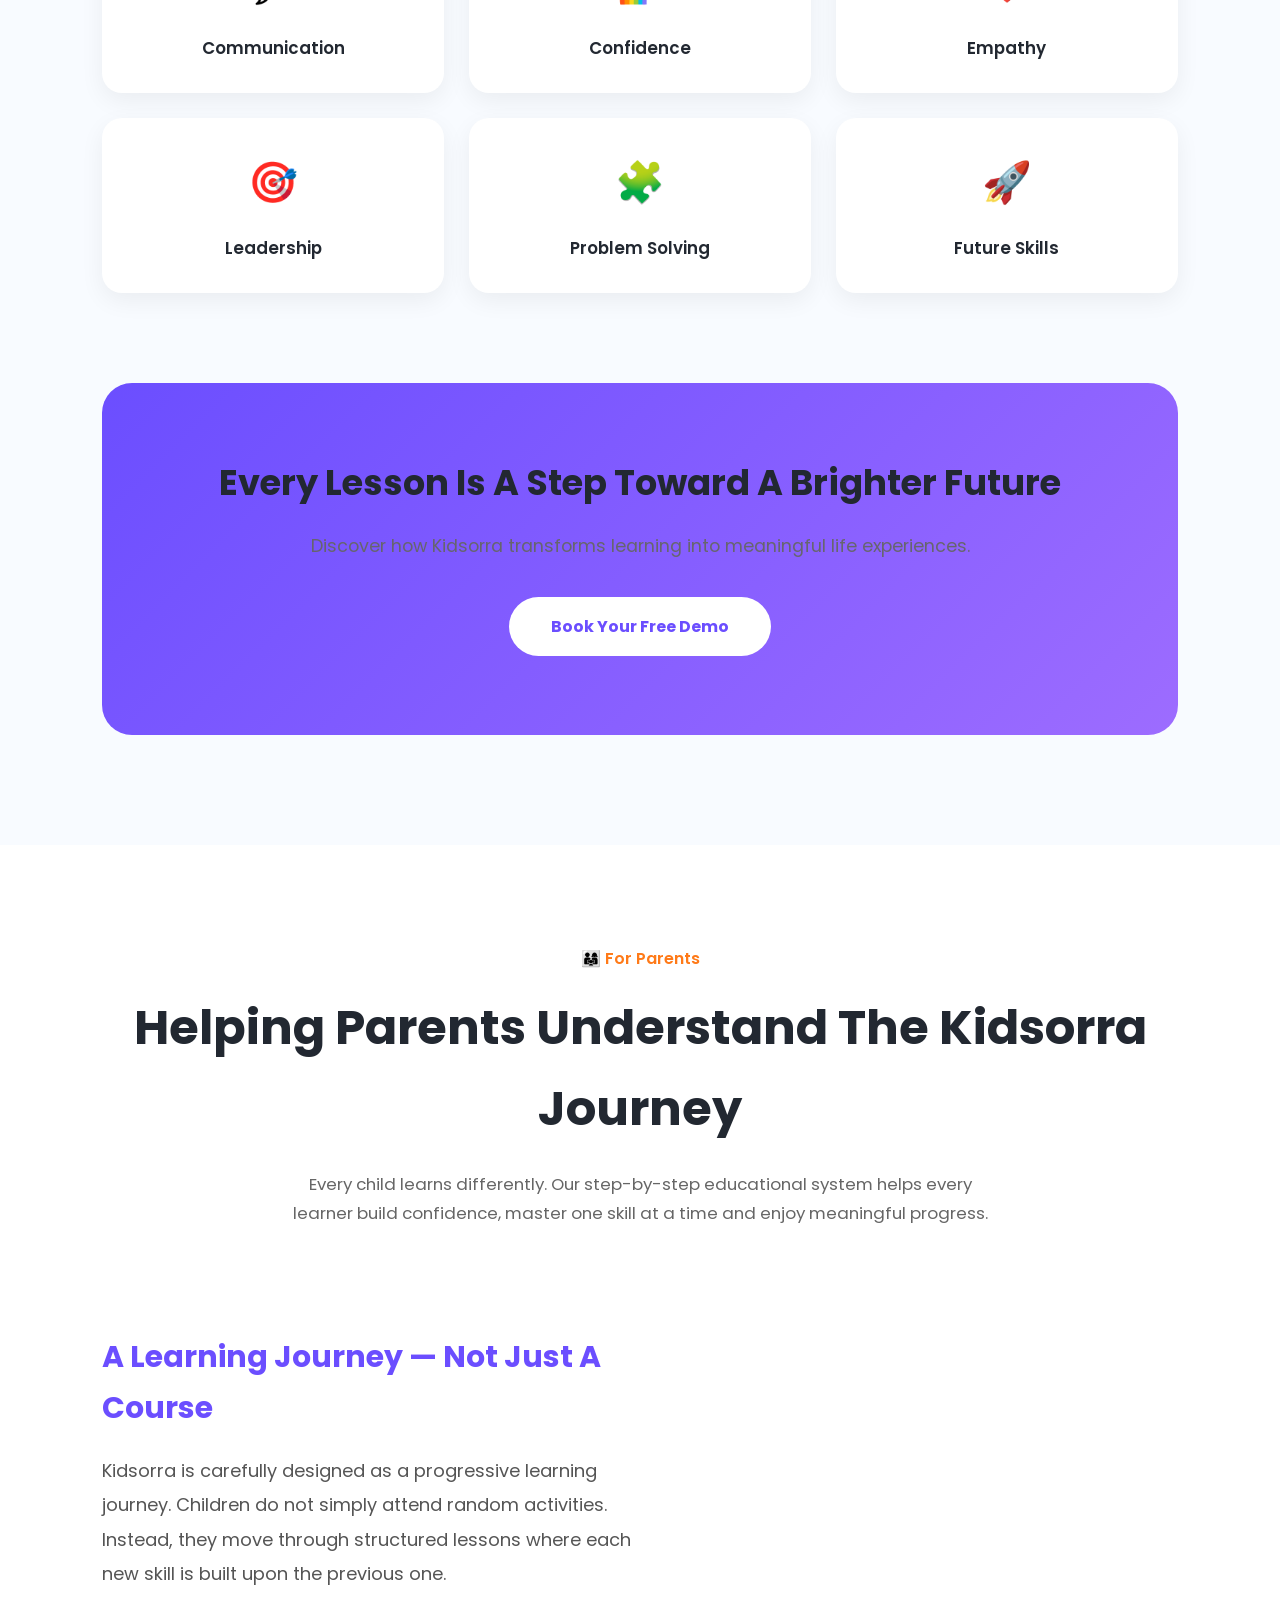
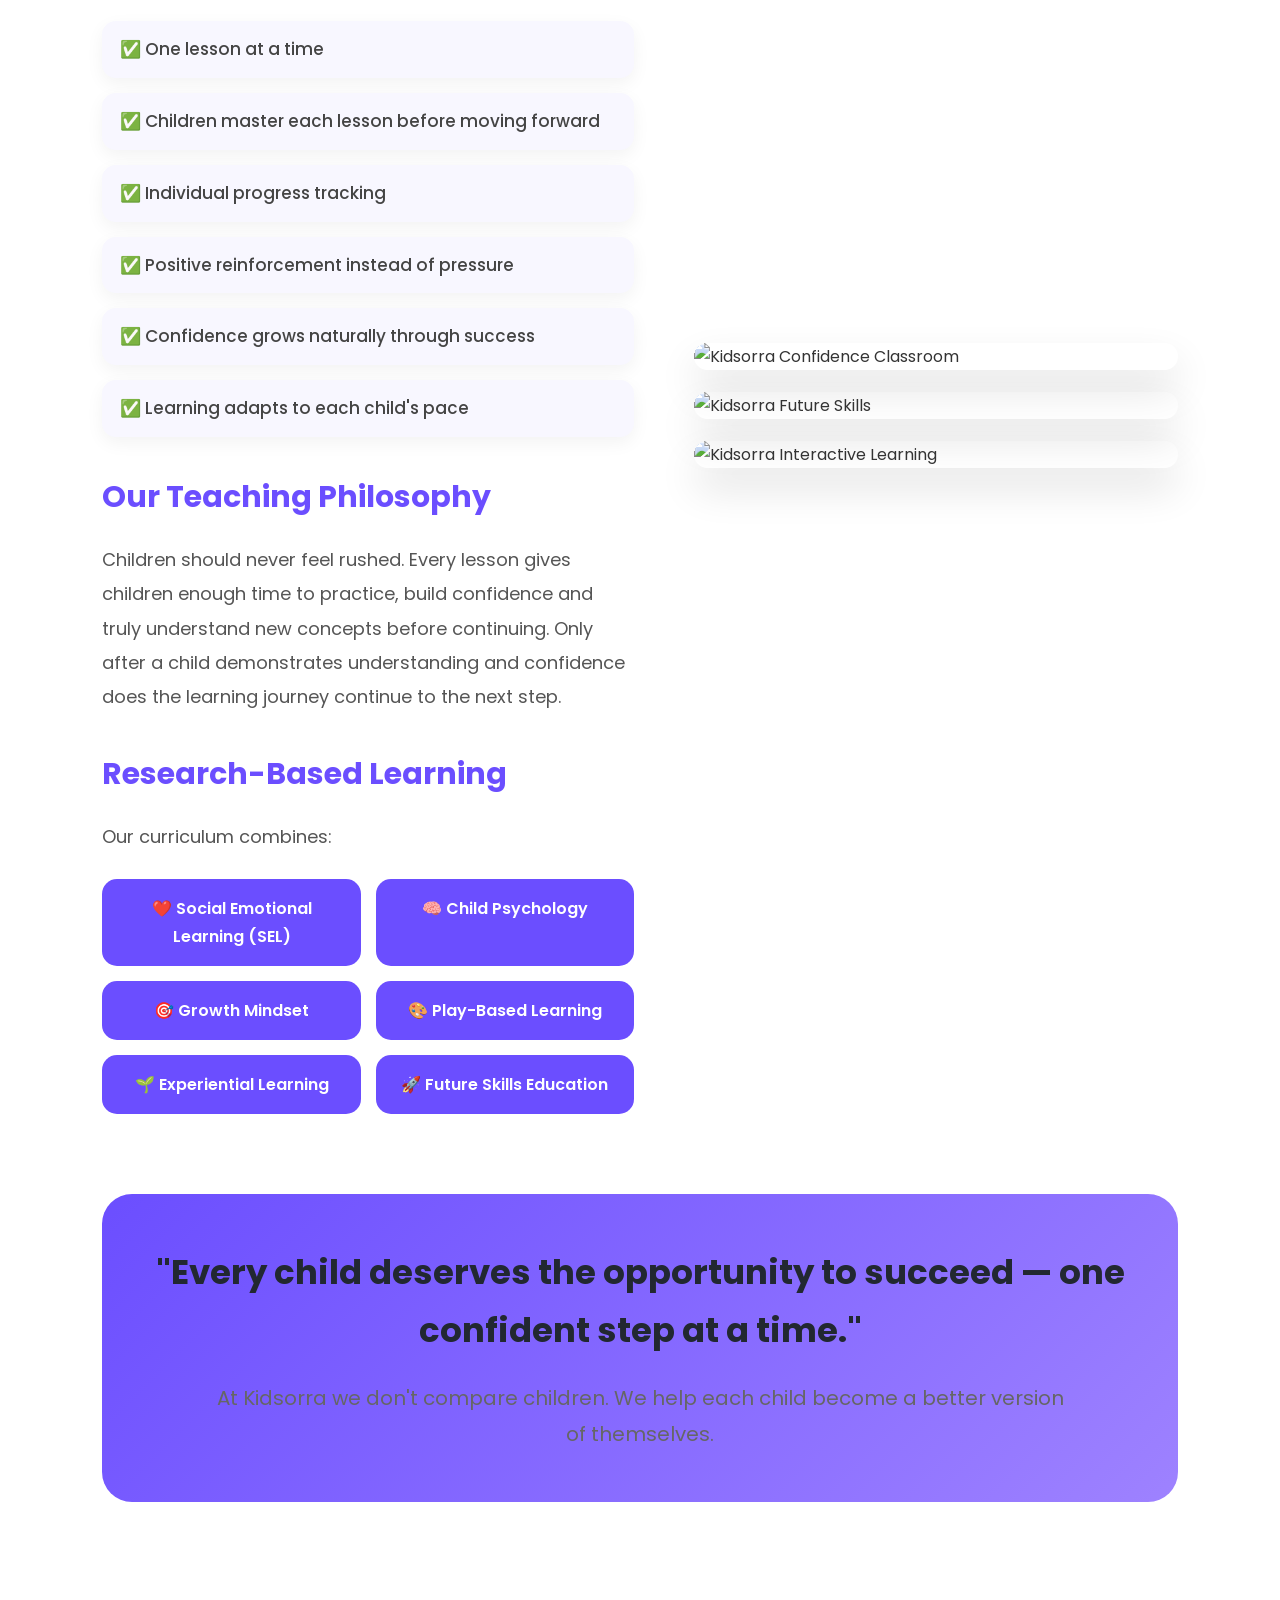
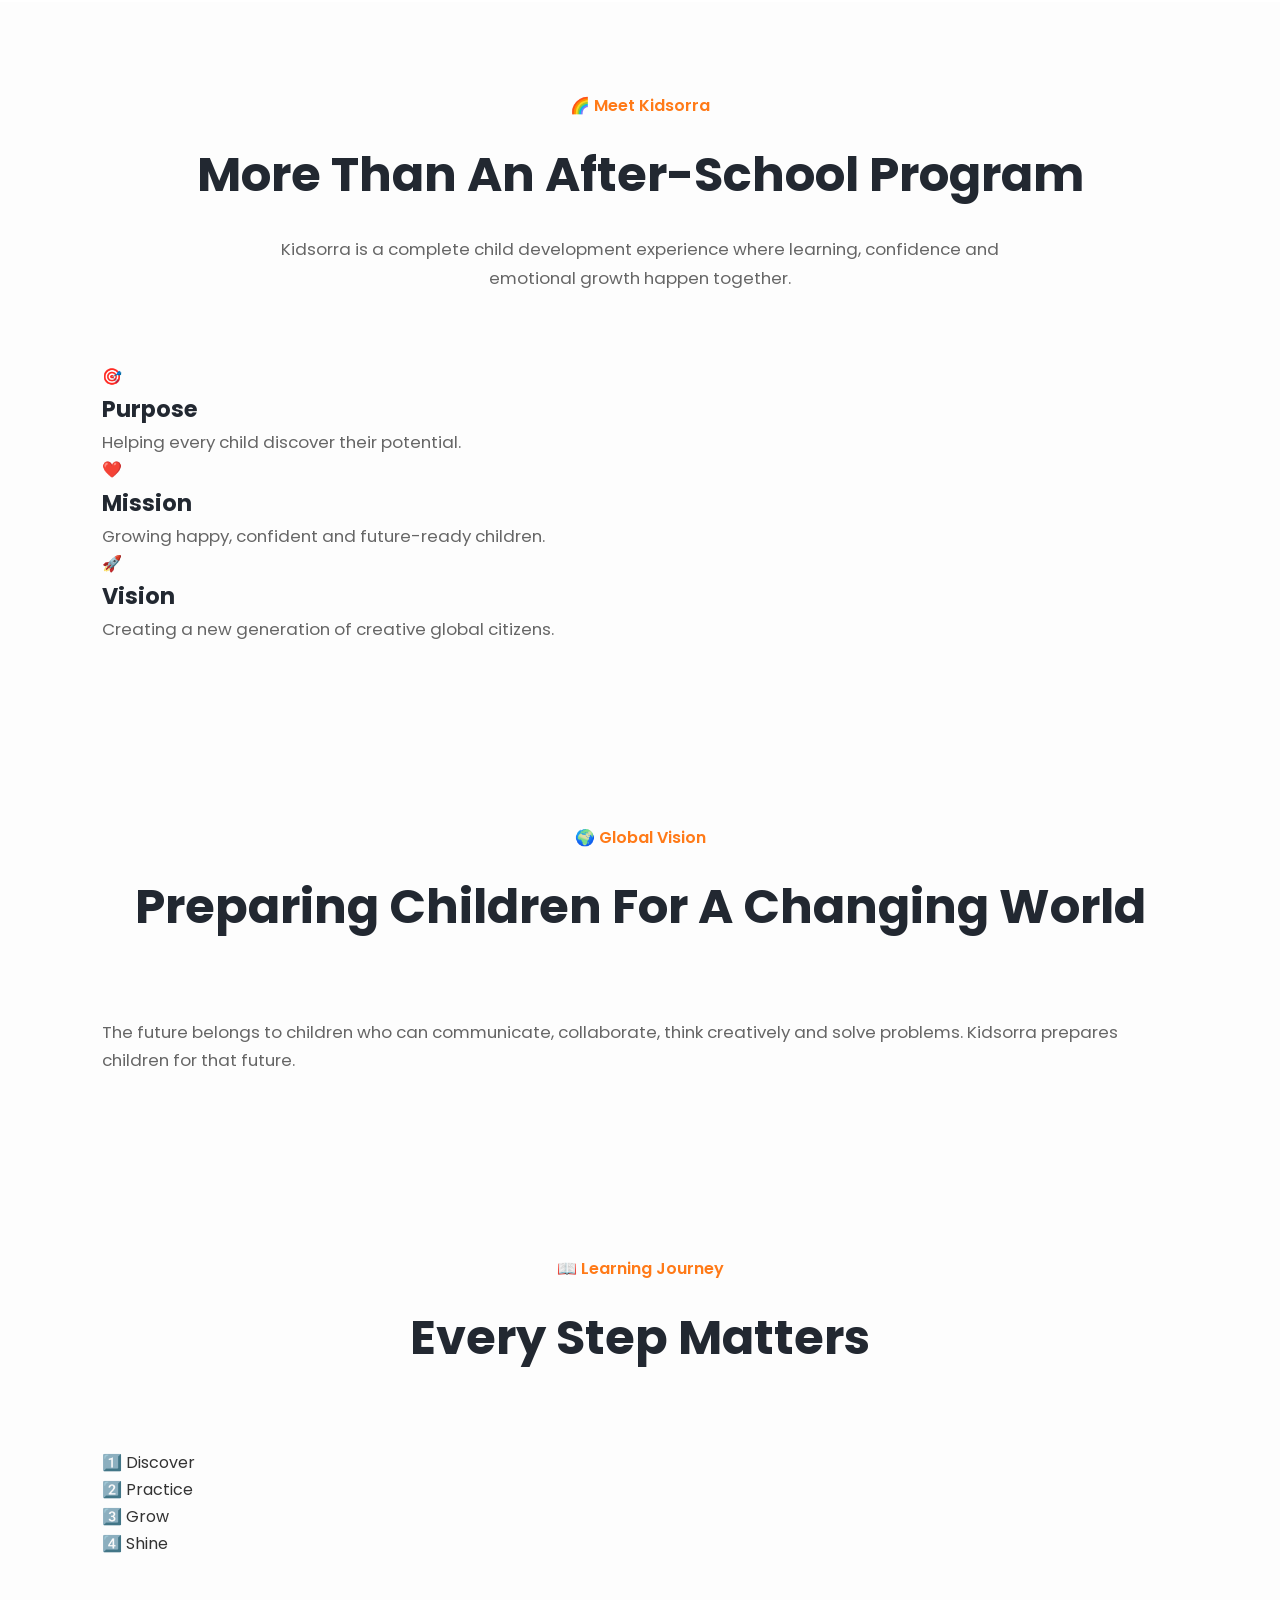
==== commit 63093b4c: "Update index.html" ====
--- a/index.html
+++ b/index.html
@@ -1244,7 +1244,7 @@
 PROGRAMS
 ========================================= -->
 
-<section id="programs" class="programs-section">
+
 <section id="programs" class="programs-section">
 
     <div class="section-title">
